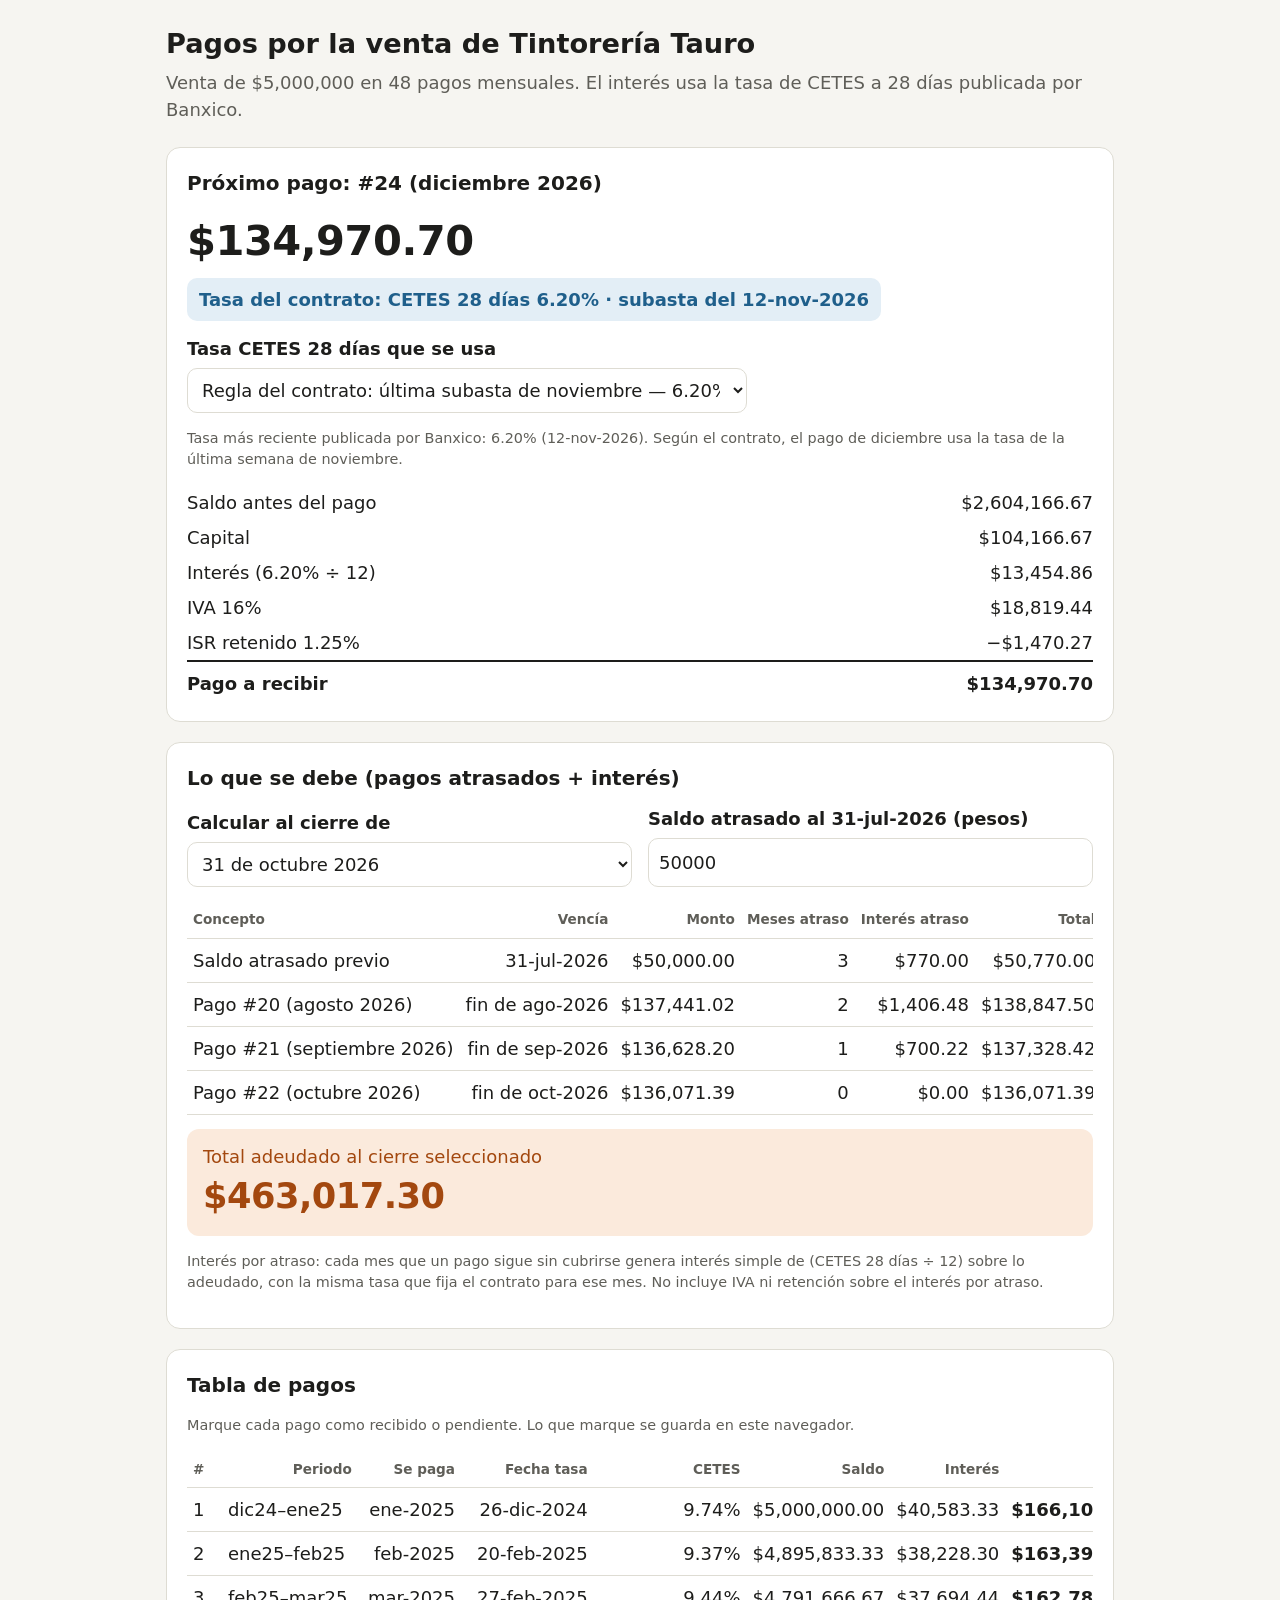
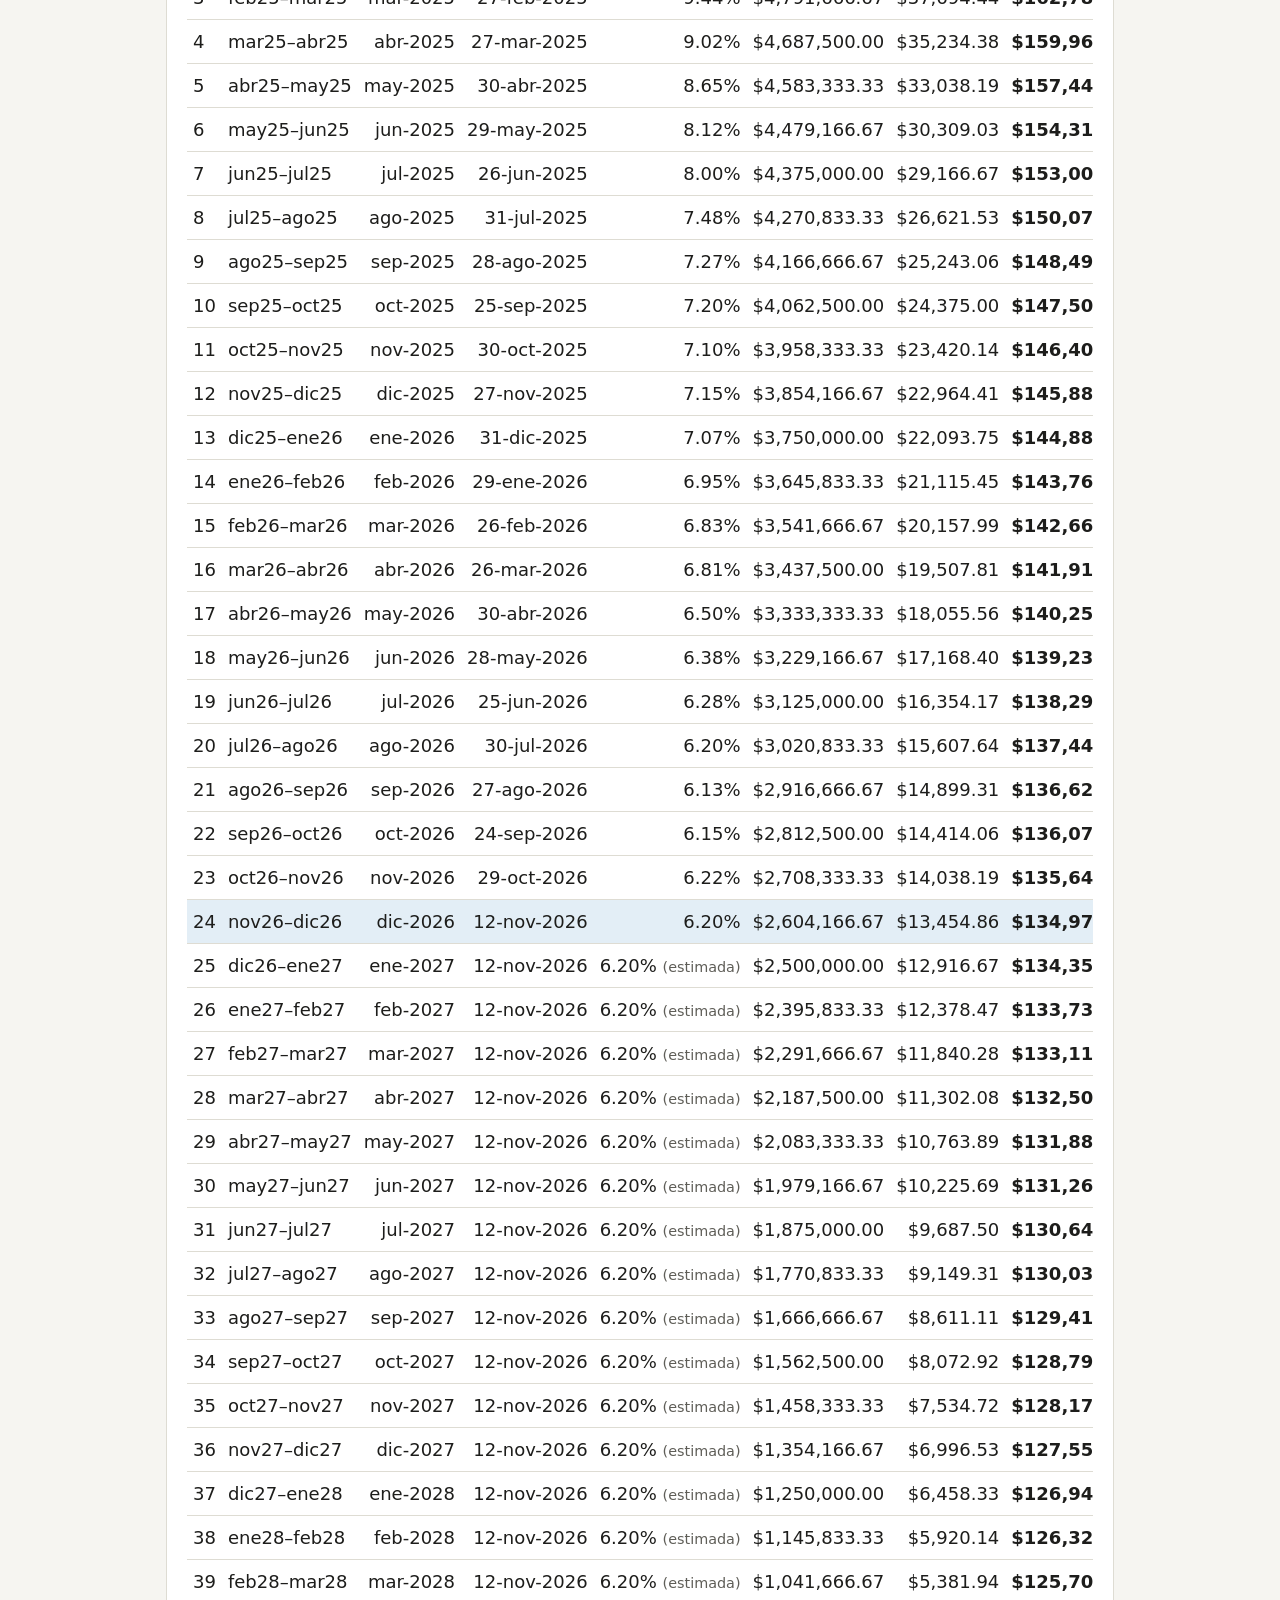
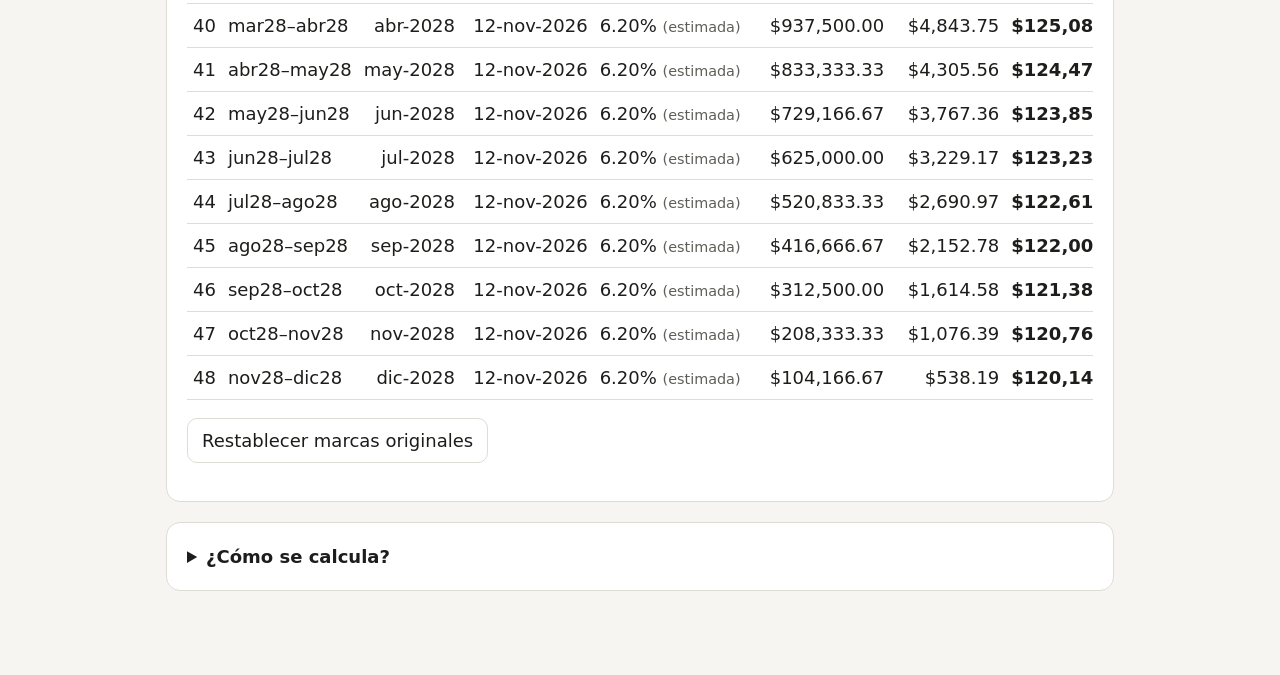
==== tauro-pagos/index.html @ 1f73267c "Add Tintorería Tauro payment calculator (CETES 28d) Static page that reproduces the TABLA3 payment l" ====
<!doctype html>
<html lang="es">
<head>
<meta charset="utf-8">
<meta name="viewport" content="width=device-width, initial-scale=1">
<title>Pagos Tintorería Tauro</title>
<style>
:root{
  --bg:#f6f5f1; --card:#ffffff; --ink:#1d1d1b; --muted:#5f5e58; --line:#dedcd3;
  --accent:#1f5f8b; --accent-soft:#e3eef6; --ok:#2e7d4f; --ok-soft:#e4f3ea;
  --warn:#a3480f; --warn-soft:#fbeadc;
}
@media (prefers-color-scheme: dark){
  :root:not([data-theme="light"]){
    --bg:#16171a; --card:#212226; --ink:#f0efe9; --muted:#a8a7a0; --line:#3a3b40;
    --accent:#7db8e0; --accent-soft:#1d3342; --ok:#7fcf9f; --ok-soft:#1b3326;
    --warn:#f0a372; --warn-soft:#3d2618;
  }
}
:root[data-theme="dark"]{
  --bg:#16171a; --card:#212226; --ink:#f0efe9; --muted:#a8a7a0; --line:#3a3b40;
  --accent:#7db8e0; --accent-soft:#1d3342; --ok:#7fcf9f; --ok-soft:#1b3326;
  --warn:#f0a372; --warn-soft:#3d2618;
}
*{box-sizing:border-box}
body{margin:0;background:var(--bg);color:var(--ink);font:18px/1.5 system-ui,-apple-system,"Segoe UI",Roboto,sans-serif}
main{max-width:980px;margin:0 auto;padding:24px 16px 64px}
h1{font-size:1.7rem;margin:0 0 4px}
h2{font-size:1.25rem;margin:0 0 12px}
.sub{color:var(--muted);margin:0 0 24px}
.card{background:var(--card);border:1px solid var(--line);border-radius:14px;padding:20px;margin-bottom:20px}
.big{font-size:2.6rem;font-weight:700;letter-spacing:-.5px;font-variant-numeric:tabular-nums}
.rate-badge{display:inline-block;background:var(--accent-soft);color:var(--accent);border-radius:10px;padding:8px 12px;font-weight:600;margin:6px 0 14px}
label{font-weight:600;display:block;margin-bottom:6px}
select,input[type=number]{font:inherit;padding:10px;border-radius:10px;border:1px solid var(--line);background:var(--card);color:var(--ink);width:100%;max-width:560px}
table{width:100%;border-collapse:collapse;font-variant-numeric:tabular-nums}
th,td{padding:8px 6px;border-bottom:1px solid var(--line);text-align:right;white-space:nowrap}
th{font-size:.85rem;color:var(--muted);font-weight:600}
td:first-child,th:first-child,.l{text-align:left}
.breakdown td{border:none;padding:4px 0}
.breakdown tr.tot td{border-top:2px solid var(--ink);font-weight:700;padding-top:8px}
.total-owed{background:var(--warn-soft);color:var(--warn);border-radius:12px;padding:14px 16px;margin-top:14px}
.total-owed .big{font-size:2.2rem}
.scroll{overflow-x:auto;-webkit-overflow-scrolling:touch}
.pill{font-size:.8rem;border-radius:999px;padding:2px 8px;font-weight:600}
.pill.paid{background:var(--ok-soft);color:var(--ok)}
.pill.due{background:var(--warn-soft);color:var(--warn)}
.pill.fut{background:var(--accent-soft);color:var(--accent)}
.note{color:var(--muted);font-size:.9rem}
.row{display:flex;gap:16px;flex-wrap:wrap;align-items:flex-end}
.row>div{flex:1 1 240px}
button{font:inherit;padding:8px 14px;border-radius:10px;border:1px solid var(--line);background:var(--card);color:var(--ink);cursor:pointer}
tr.next td{background:var(--accent-soft)}
details summary{cursor:pointer;font-weight:600}
@media (max-width:600px){ .big{font-size:2rem} body{font-size:17px} }
</style>
</head>
<body>
<main>
  <h1>Pagos por la venta de Tintorería Tauro</h1>
  <p class="sub">Venta de $5,000,000 en 48 pagos mensuales. El interés usa la tasa de CETES a 28 días publicada por Banxico.</p>

  <!-- 1. Próximo pago -->
  <section class="card" id="next">
    <h2 id="nextTitle">Próximo pago</h2>
    <div class="big" id="nextAmount">—</div>
    <div class="rate-badge" id="nextRateBadge">—</div>
    <div>
      <label for="rateSelect">Tasa CETES 28 días que se usa</label>
      <select id="rateSelect"></select>
      <p class="note" id="rateHint"></p>
    </div>
    <table class="breakdown" id="nextBreakdown"></table>
  </section>

  <!-- 2. Adeudo -->
  <section class="card" id="owed">
    <h2>Lo que se debe (pagos atrasados + interés)</h2>
    <div class="row">
      <div>
        <label for="cutoff">Calcular al cierre de</label>
        <select id="cutoff"></select>
      </div>
      <div>
        <label for="prior">Saldo atrasado al 31-jul-2026 (pesos)</label>
        <input type="number" id="prior" step="0.01" min="0">
      </div>
    </div>
    <div class="scroll" style="margin-top:14px">
      <table id="owedTable"></table>
    </div>
    <div class="total-owed">
      <div>Total adeudado al cierre seleccionado</div>
      <div class="big" id="owedTotal">—</div>
    </div>
    <p class="note">Interés por atraso: cada mes que un pago sigue sin cubrirse genera interés simple de (CETES 28 días ÷ 12) sobre lo adeudado, con la misma tasa que fija el contrato para ese mes. No incluye IVA ni retención sobre el interés por atraso.</p>
  </section>

  <!-- 3. Tabla completa -->
  <section class="card">
    <h2>Tabla de pagos</h2>
    <p class="note">Marque cada pago como recibido o pendiente. Lo que marque se guarda en este navegador.</p>
    <div class="scroll"><table id="schedule"></table></div>
    <p><button id="resetBtn">Restablecer marcas originales</button></p>
  </section>

  <section class="card">
    <details>
      <summary>¿Cómo se calcula?</summary>
      <ul>
        <li><b>Capital:</b> $5,000,000 ÷ 48 = $104,166.67 cada mes.</li>
        <li><b>Interés:</b> saldo × (tasa CETES 28 días ÷ 12).</li>
        <li><b>Tasa del mes:</b> la de la <b>última subasta semanal del mes</b> en que empieza el periodo (última semana del mes). Ej.: el pago de noviembre usa la última subasta de octubre.</li>
        <li><b>Pago sin IVA</b> = capital + interés. <b>IVA</b> 16% sobre ese monto. <b>ISR retenido</b> 1.25% del pago sin IVA.</li>
        <li><b>Pago</b> = pago sin IVA + IVA − ISR retenido.</li>
        <li>Los pagos 1 y 2 ya se cobraron con las tasas de la tabla original (9.74% y 9.37%) y se dejan así.</li>
      </ul>
      <p class="note" id="sourceNote"></p>
    </details>
  </section>
</main>

<script>
const EMBEDDED = [["2024-12-05",9.9],["2024-12-11",9.95],["2024-12-19",9.8],["2024-12-26",9.74],["2025-01-02",10.04],["2025-01-09",9.88],["2025-01-16",9.78],["2025-01-23",9.75],["2025-01-30",9.87],["2025-02-06",9.65],["2025-02-13",9.35],["2025-02-20",9.37],["2025-02-27",9.44],["2025-03-06",9.15],["2025-03-13",9.14],["2025-03-20",9.1],["2025-03-27",9.02],["2025-04-03",8.8],["2025-04-10",8.8],["2025-04-16",9.0],["2025-04-24",8.8],["2025-04-30",8.65],["2025-05-08",8.55],["2025-05-15",8.4],["2025-05-22",8.15],["2025-05-29",8.12],["2025-06-05",8.1],["2025-06-12",8.1],["2025-06-19",8.14],["2025-06-26",8.0],["2025-07-03",7.7],["2025-07-10",7.85],["2025-07-17",7.65],["2025-07-24",7.65],["2025-07-31",7.48],["2025-08-07",7.5],["2025-08-14",7.38],["2025-08-21",7.4],["2025-08-28",7.27],["2025-09-04",7.35],["2025-09-11",7.35],["2025-09-18",7.25],["2025-09-25",7.2],["2025-10-02",7.19],["2025-10-09",7.47],["2025-10-16",7.4],["2025-10-23",7.1],["2025-10-30",7.1],["2025-11-06",7.3],["2025-11-13",7.05],["2025-11-20",7.25],["2025-11-27",7.15],["2025-12-04",7.29],["2025-12-11",7.25],["2025-12-18",7.15],["2025-12-24",7.04],["2025-12-31",7.07],["2026-01-08",7.07],["2026-01-15",6.99],["2026-01-22",7.0],["2026-01-29",6.95],["2026-02-05",6.9],["2026-02-12",6.88],["2026-02-19",6.84],["2026-02-26",6.83],["2026-03-05",6.81],["2026-03-12",6.81],["2026-03-19",6.81],["2026-03-26",6.81],["2026-04-01",6.64],["2026-04-09",6.6],["2026-04-16",6.6],["2026-04-23",6.55],["2026-04-30",6.5],["2026-05-07",6.49],["2026-05-14",6.54],["2026-05-21",6.45],["2026-05-28",6.38],["2026-06-04",6.36],["2026-06-11",6.25],["2026-06-18",6.28],["2026-06-25",6.28],["2026-07-02",6.3],["2026-07-09",6.29],["2026-07-16",6.2],["2026-07-23",6.18],["2026-07-30",6.2],["2026-08-06",6.17],["2026-08-13",6.4],["2026-08-20",6.15],["2026-08-27",6.13],["2026-09-03",6.49],["2026-09-10",6.25],["2026-09-17",6.25],["2026-09-24",6.15],["2026-10-01",6.01],["2026-10-08",6.09],["2026-10-15",6.25],["2026-10-22",6.23],["2026-10-29",6.22],["2026-11-05",6.5],["2026-11-12",6.2]];
const MONTO = 5000000, PLAZO = 48, IVA = 0.16, ISR = 0.0125;
const START = {y:2024, m:12};              // periodo 1 = dic-2024 a ene-2025
const LOCKED = {1:{date:"2024-12-26",rate:9.74}, 2:{date:"2025-02-20",rate:9.37}};
// Estado por defecto: pagos 1–19 recibidos; ago, sep y oct-2026 (20–22) pendientes.
const DEFAULT_PAID = n => n <= 19;
const DEFAULT_PRIOR = 50000;
const STORE = "tauro-pagos-v1";

const MESES = ["ene","feb","mar","abr","may","jun","jul","ago","sep","oct","nov","dic"];
const MESES_L = ["enero","febrero","marzo","abril","mayo","junio","julio","agosto","septiembre","octubre","noviembre","diciembre"];
const fmt = v => v.toLocaleString("es-MX",{style:"currency",currency:"MXN",minimumFractionDigits:2});
const pct = r => r.toFixed(2)+"%";
const dmy = iso => { const [y,m,d]=iso.split("-"); return `${+d}-${MESES[+m-1]}-${y}`; };
const ym = (y,m) => `${y}-${String(m).padStart(2,"0")}`;
const addM = (y,m,k) => { const t=y*12+(m-1)+k; return {y:Math.floor(t/12), m:t%12+1}; };
const monthLabel = (y,m) => `${MESES_L[m-1]} ${y}`;

let rates = EMBEDDED, ratesUpdated = null;
let state = load();

function load(){
  try { const s = JSON.parse(localStorage.getItem(STORE)); if (s && s.paid) return s; } catch(e){}
  return {paid:{}, prior:DEFAULT_PRIOR};
}
function save(){ try{ localStorage.setItem(STORE, JSON.stringify(state)); }catch(e){} }
function isPaid(n){ return (n in state.paid) ? state.paid[n] : DEFAULT_PAID(n); }

function lastAuctionOfMonth(y,m){
  const key = ym(y,m); let r=null;
  for (const [d,v] of rates) if (d.startsWith(key)) r={date:d,rate:v};
  return r;
}
function today(){ const t=new Date(); return {y:t.getFullYear(), m:t.getMonth()+1}; }

// Tasa del contrato para el periodo que empieza en (y,m)
function contractRate(n,y,m){
  if (LOCKED[n]) return {...LOCKED[n], kind:"fija"};
  const t = today();
  const r = lastAuctionOfMonth(y,m);
  const monthClosed = (y*12+m) < (t.y*12+t.m);
  if (r) return {...r, kind: monthClosed ? "oficial" : "provisional"};
  const last = rates[rates.length-1];
  return {date:last[0], rate:last[1], kind:"estimada"};
}

function payment(n, rate){
  const saldo = MONTO - (n-1)*MONTO/PLAZO, capital = MONTO/PLAZO;
  const interes = rate/100/12*saldo, sinIva = capital+interes, iva = sinIva*IVA, isr = sinIva*ISR;
  return {saldo, capital, interes, sinIva, iva, isr, pago: sinIva+iva-isr, saldoFinal: saldo-capital};
}

function buildSchedule(){
  const rows=[];
  for (let n=1;n<=PLAZO;n++){
    const s = addM(START.y, START.m, n-1), p = addM(s.y, s.m, 1);
    const cr = contractRate(n, s.y, s.m);
    rows.push({n, start:s, pay:p, rate:cr, ...payment(n, cr.rate)});
  }
  return rows;
}

// Tasa "del contrato" para un mes de atraso (y,m) = la fijada al cierre del mes anterior
function monthRate(sched, y, m){
  const prev = addM(y,m,-1); const row = sched.find(r=>r.start.y===prev.y && r.start.m===prev.m);
  if (row) return row.rate.rate;
  const last = rates[rates.length-1]; return last[1];
}
function lateInterest(sched, amount, due, cut){
  let tot=0, k=1;
  while (true){
    const mm = addM(due.y, due.m, k);
    if (mm.y*12+mm.m > cut.y*12+cut.m) break;
    tot += amount * monthRate(sched, mm.y, mm.m)/100/12; k++;
  }
  return {tot, months:k-1};
}

function render(){
  const sched = buildSchedule();
  const t = today();

  // ---- Próximo pago: el primer periodo cuyo mes de pago es >= mes actual
  const next = sched.find(r => r.pay.y*12+r.pay.m >= t.y*12+t.m) || sched[sched.length-1];
  const sel = document.getElementById("rateSelect");
  const prevVal = sel.value;
  sel.innerHTML = "";
  const cr = next.rate;
  const o0 = new Option(`Regla del contrato: última subasta de ${MESES_L[next.start.m-1]} — ${pct(cr.rate)} (${dmy(cr.date)})${cr.kind==="provisional"?" · provisional":""}`, "contract");
  sel.add(o0);
  const recent = rates.slice(-12).reverse();
  recent.forEach(([d,v],i)=> sel.add(new Option(`${i===0?"Más reciente":"Semana"} — ${dmy(d)}: ${pct(v)}`, d)));
  sel.value = [...sel.options].some(o=>o.value===prevVal) ? prevVal : "contract";

  let useRate = cr.rate, useDate = cr.date, label;
  if (sel.value !== "contract"){ const f = rates.find(r=>r[0]===sel.value); useRate=f[1]; useDate=f[0]; }
  const np = payment(next.n, useRate);
  document.getElementById("nextTitle").textContent = `Próximo pago: #${next.n} (${monthLabel(next.pay.y,next.pay.m)})`;
  document.getElementById("nextAmount").textContent = fmt(np.pago);
  label = sel.value==="contract" ? "Tasa del contrato" : "Tasa seleccionada";
  document.getElementById("nextRateBadge").textContent = `${label}: CETES 28 días ${pct(useRate)} · subasta del ${dmy(useDate)}`;
  const latest = rates[rates.length-1];
  document.getElementById("rateHint").textContent =
    `Tasa más reciente publicada por Banxico: ${pct(latest[1])} (${dmy(latest[0])}). ` +
    `Según el contrato, el pago de ${MESES_L[next.pay.m-1]} usa la tasa de la última semana de ${MESES_L[next.start.m-1]}.`;
  document.getElementById("nextBreakdown").innerHTML = `
    <tr><td class="l">Saldo antes del pago</td><td>${fmt(np.saldo)}</td></tr>
    <tr><td class="l">Capital</td><td>${fmt(np.capital)}</td></tr>
    <tr><td class="l">Interés (${pct(useRate)} ÷ 12)</td><td>${fmt(np.interes)}</td></tr>
    <tr><td class="l">IVA 16%</td><td>${fmt(np.iva)}</td></tr>
    <tr><td class="l">ISR retenido 1.25%</td><td>−${fmt(np.isr)}</td></tr>
    <tr class="tot"><td class="l">Pago a recibir</td><td>${fmt(np.pago)}</td></tr>`;

  // ---- Adeudo
  const cutSel = document.getElementById("cutoff");
  if (!cutSel.options.length){
    for (let k=0;k<=3;k++){ // cierres de oct-2026 en adelante
      const c = addM(2026,10,k), last = new Date(c.y, c.m, 0).getDate();
      cutSel.add(new Option(`${last} de ${MESES_L[c.m-1]} ${c.y}`, ym(c.y,c.m)));
    }
    cutSel.value = "2026-10";
  }
  const [cy,cm] = cutSel.value.split("-").map(Number), cut={y:cy,m:cm};
  const priorInput = document.getElementById("prior");
  if (document.activeElement !== priorInput) priorInput.value = state.prior;
  let html = `<tr><th>Concepto</th><th>Vencía</th><th>Monto</th><th>Meses atraso</th><th>Interés atraso</th><th>Total</th></tr>`;
  let total = 0;
  const julEnd = {y:2026,m:7};
  if (state.prior > 0){
    const li = lateInterest(sched, state.prior, julEnd, cut);
    total += state.prior + li.tot;
    html += `<tr><td>Saldo atrasado previo</td><td>31-jul-2026</td><td>${fmt(state.prior)}</td><td>${li.months}</td><td>${fmt(li.tot)}</td><td>${fmt(state.prior+li.tot)}</td></tr>`;
  }
  sched.filter(r => !isPaid(r.n) && r.pay.y*12+r.pay.m <= cut.y*12+cut.m).forEach(r=>{
    const li = lateInterest(sched, r.pago, r.pay, cut);
    total += r.pago + li.tot;
    html += `<tr><td>Pago #${r.n} (${monthLabel(r.pay.y,r.pay.m)})</td><td>fin de ${MESES[r.pay.m-1]}-${r.pay.y}</td><td>${fmt(r.pago)}</td><td>${li.months}</td><td>${fmt(li.tot)}</td><td>${fmt(r.pago+li.tot)}</td></tr>`;
  });
  document.getElementById("owedTable").innerHTML = html;
  document.getElementById("owedTotal").textContent = fmt(total);

  // ---- Tabla
  let sh = `<tr><th>#</th><th>Periodo</th><th>Se paga</th><th>Fecha tasa</th><th>CETES</th><th>Saldo</th><th>Interés</th><th>Pago</th><th>Estado</th></tr>`;
  sched.forEach(r=>{
    const paid = isPaid(r.n);
    const pill = paid ? `<span class="pill paid">Recibido</span>` : (r.pay.y*12+r.pay.m < t.y*12+t.m ? `<span class="pill due">Pendiente</span>` : `<span class="pill fut">Por venir</span>`);
    const kind = r.rate.kind==="oficial"||r.rate.kind==="fija" ? "" : ` <span class="note">(${r.rate.kind})</span>`;
    sh += `<tr class="${r.n===next.n?"next":""}"><td>${r.n}</td><td class="l">${MESES[r.start.m-1]}${String(r.start.y).slice(2)}–${MESES[r.pay.m-1]}${String(r.pay.y).slice(2)}</td>
      <td>${MESES[r.pay.m-1]}-${r.pay.y}</td><td>${dmy(r.rate.date)}</td><td>${pct(r.rate.rate)}${kind}</td>
      <td>${fmt(r.saldo)}</td><td>${fmt(r.interes)}</td><td><b>${fmt(r.pago)}</b></td>
      <td class="l"><label style="display:inline;font-weight:400"><input type="checkbox" data-n="${r.n}" ${paid?"checked":""}> ${pill}</label></td></tr>`;
  });
  document.getElementById("schedule").innerHTML = sh;
  document.getElementById("sourceNote").textContent =
    `Fuente: Banxico SIE, serie SF43936 (Cetes a 28 días, tasa de rendimiento de la subasta semanal). ` +
    `Datos hasta ${dmy(rates[rates.length-1][0])}${ratesUpdated?`, actualizados el ${dmy(ratesUpdated)}`:""}.`;
}

document.getElementById("rateSelect").addEventListener("change", render);
document.getElementById("cutoff").addEventListener("change", render);
document.getElementById("prior").addEventListener("input", e=>{ state.prior = Math.max(0, parseFloat(e.target.value)||0); save(); render(); });
document.getElementById("schedule").addEventListener("change", e=>{
  const n = e.target.dataset && e.target.dataset.n; if (!n) return;
  state.paid[n] = e.target.checked; save(); render();
});
document.getElementById("resetBtn").addEventListener("click", ()=>{ state={paid:{},prior:DEFAULT_PRIOR}; save(); render(); });

render();
// Cargar las tasas más recientes (data/cetes.json se actualiza solo cada semana)
fetch("data/cetes.json", {cache:"no-store"}).then(r=>r.ok?r.json():null).then(j=>{
  if (j && Array.isArray(j.datos) && j.datos.length >= rates.length){ rates=j.datos; ratesUpdated=j.actualizado; render(); }
}).catch(()=>{});
</script>
</body>
</html>
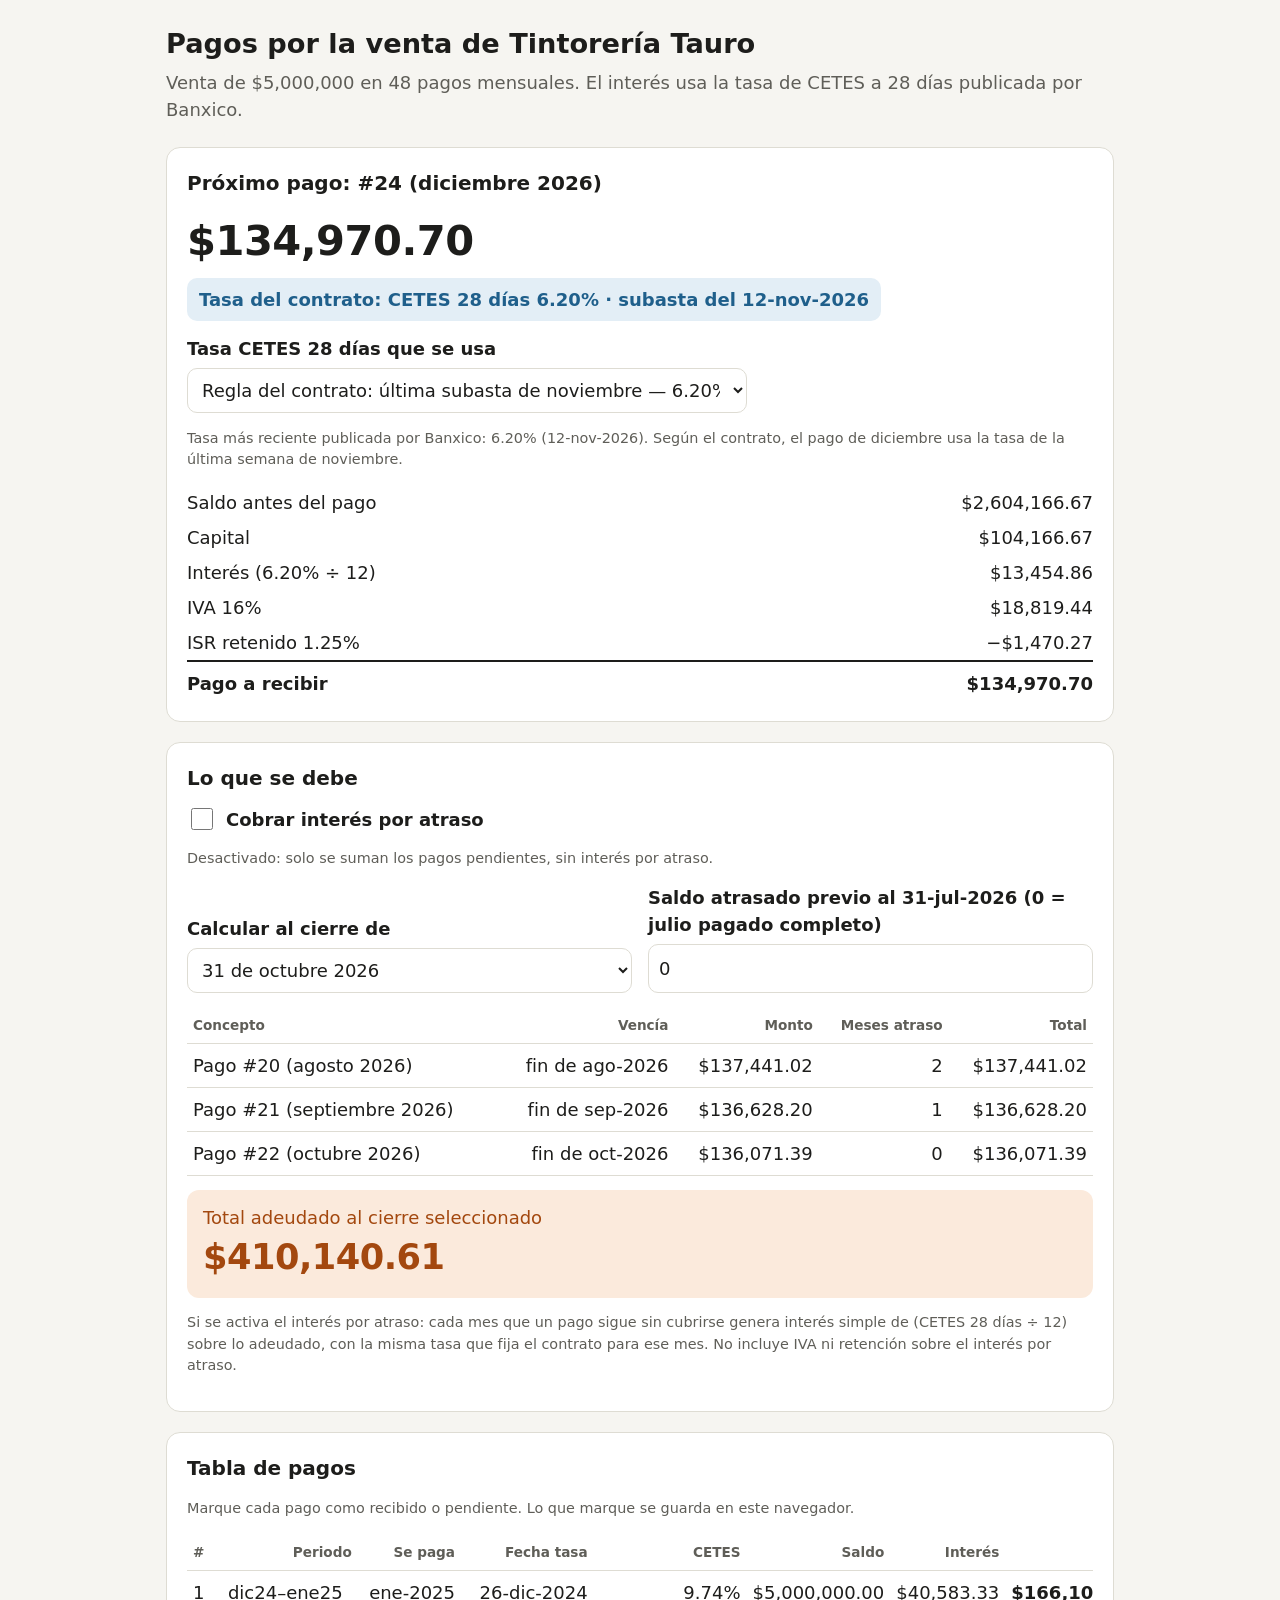
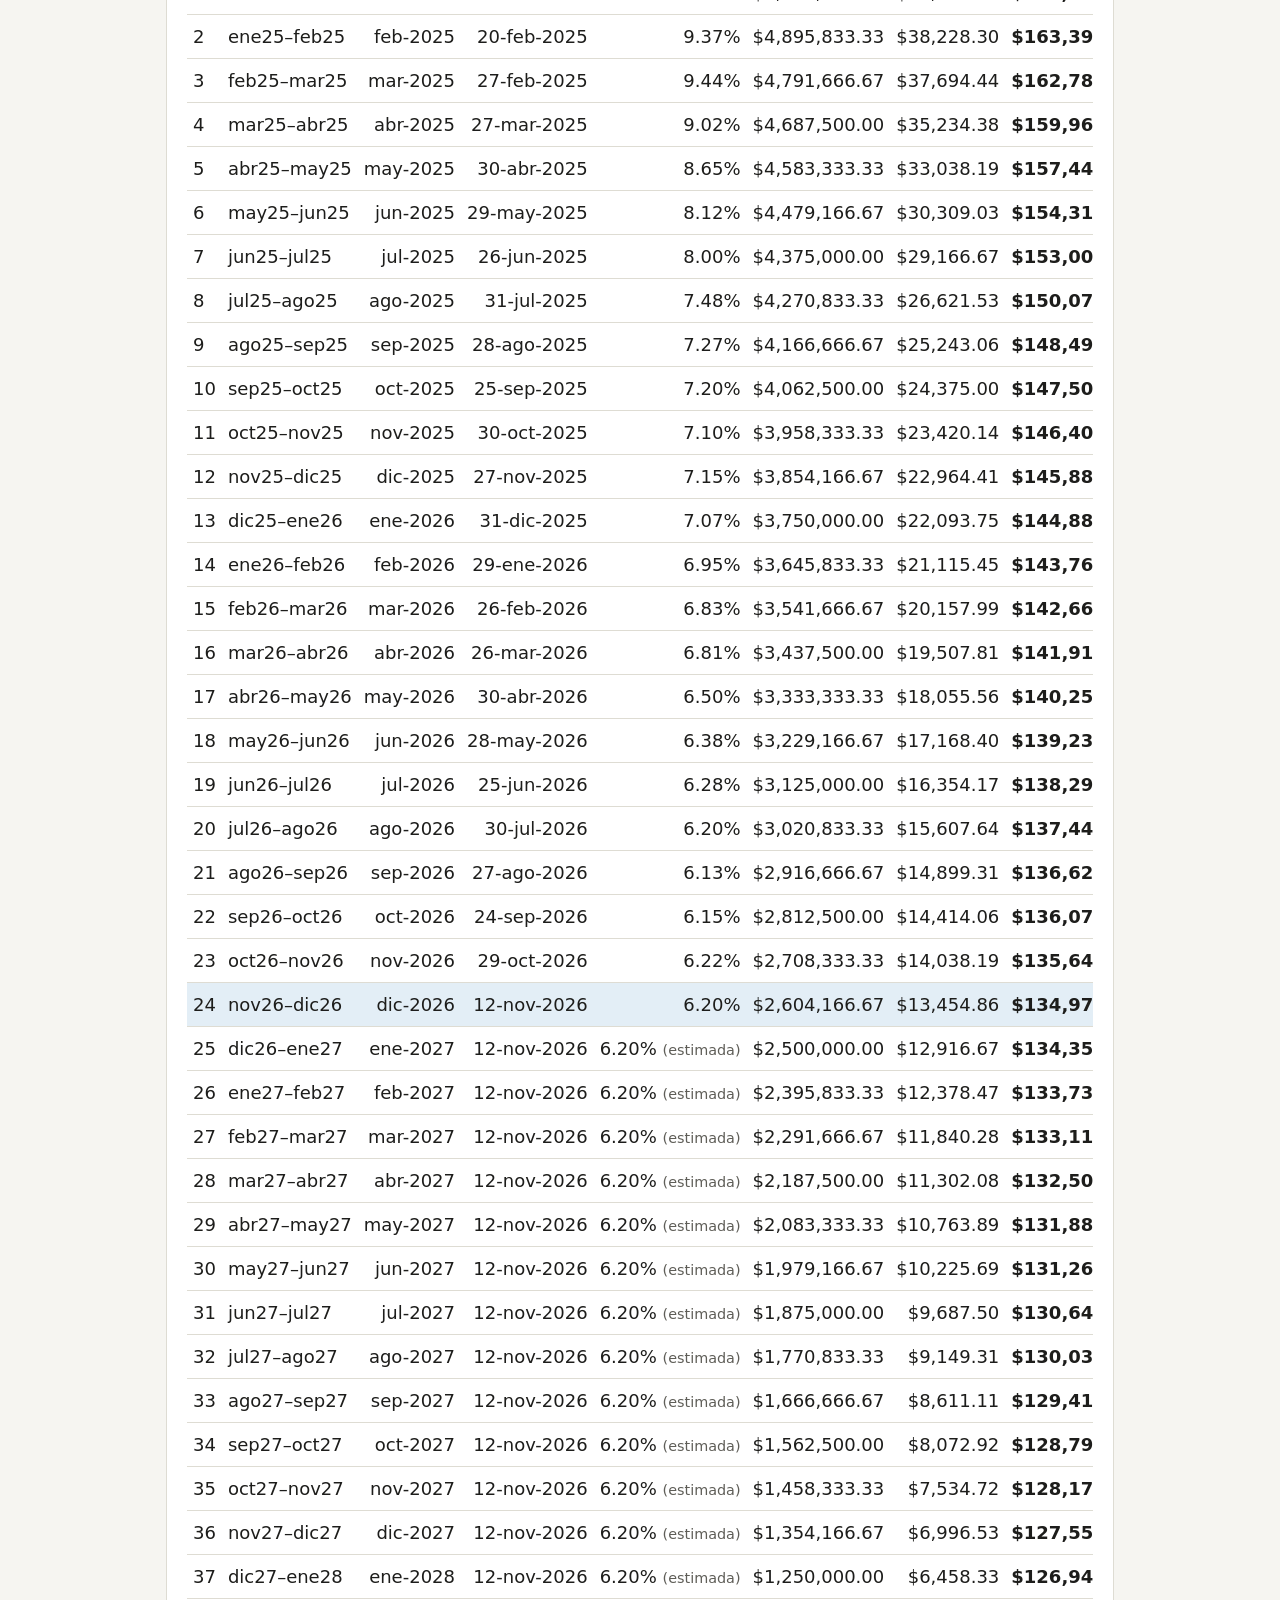
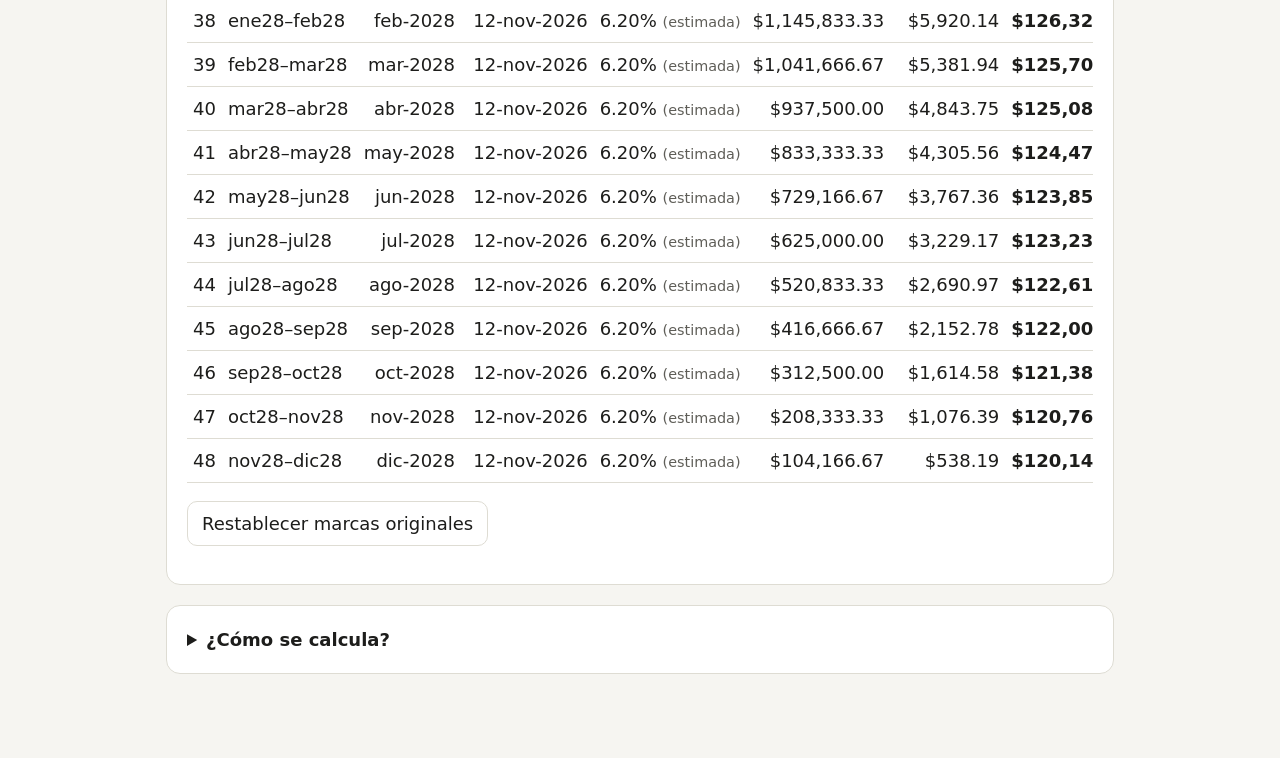
==== commit c6499274: "Add no-penalty switch; treat July 2026 as fully paid by default Co-Authored-By: Claude Opus 5.5 <nor" ====
--- a/tauro-pagos/index.html
+++ b/tauro-pagos/index.html
@@ -47,6 +47,8 @@
 .pill.due{background:var(--warn-soft);color:var(--warn)}
 .pill.fut{background:var(--accent-soft);color:var(--accent)}
 .note{color:var(--muted);font-size:.9rem}
+.switch{display:flex;align-items:center;gap:10px;font-weight:600;margin-bottom:4px}
+.switch input{width:22px;height:22px}
 .row{display:flex;gap:16px;flex-wrap:wrap;align-items:flex-end}
 .row>div{flex:1 1 240px}
 button{font:inherit;padding:8px 14px;border-radius:10px;border:1px solid var(--line);background:var(--card);color:var(--ink);cursor:pointer}
@@ -75,14 +77,16 @@
 
   <!-- 2. Adeudo -->
   <section class="card" id="owed">
-    <h2>Lo que se debe (pagos atrasados + interés)</h2>
+    <h2>Lo que se debe</h2>
+    <label class="switch"><input type="checkbox" id="penalty"> Cobrar interés por atraso</label>
+    <p class="note" id="penaltyNote"></p>
     <div class="row">
       <div>
         <label for="cutoff">Calcular al cierre de</label>
         <select id="cutoff"></select>
       </div>
       <div>
-        <label for="prior">Saldo atrasado al 31-jul-2026 (pesos)</label>
+        <label for="prior">Saldo atrasado previo al 31-jul-2026 (0 = julio pagado completo)</label>
         <input type="number" id="prior" step="0.01" min="0">
       </div>
     </div>
@@ -93,7 +97,7 @@
       <div>Total adeudado al cierre seleccionado</div>
       <div class="big" id="owedTotal">—</div>
     </div>
-    <p class="note">Interés por atraso: cada mes que un pago sigue sin cubrirse genera interés simple de (CETES 28 días ÷ 12) sobre lo adeudado, con la misma tasa que fija el contrato para ese mes. No incluye IVA ni retención sobre el interés por atraso.</p>
+    <p class="note">Si se activa el interés por atraso: cada mes que un pago sigue sin cubrirse genera interés simple de (CETES 28 días ÷ 12) sobre lo adeudado, con la misma tasa que fija el contrato para ese mes. No incluye IVA ni retención sobre el interés por atraso.</p>
   </section>
 
   <!-- 3. Tabla completa -->
@@ -125,10 +129,11 @@
 const MONTO = 5000000, PLAZO = 48, IVA = 0.16, ISR = 0.0125;
 const START = {y:2024, m:12};              // periodo 1 = dic-2024 a ene-2025
 const LOCKED = {1:{date:"2024-12-26",rate:9.74}, 2:{date:"2025-02-20",rate:9.37}};
-// Estado por defecto: pagos 1–19 recibidos; ago, sep y oct-2026 (20–22) pendientes.
+// Estado por defecto: pagos 1–19 recibidos (julio incluido); ago, sep y oct-2026 (20–22) pendientes.
 const DEFAULT_PAID = n => n <= 19;
-const DEFAULT_PRIOR = 50000;
-const STORE = "tauro-pagos-v1";
+const DEFAULT_PRIOR = 0;          // julio 2026 se considera pagado completo
+const DEFAULT_PENALTY = false;    // por defecto: sin interés por atraso
+const STORE = "tauro-pagos-v2";
 
 const MESES = ["ene","feb","mar","abr","may","jun","jul","ago","sep","oct","nov","dic"];
 const MESES_L = ["enero","febrero","marzo","abril","mayo","junio","julio","agosto","septiembre","octubre","noviembre","diciembre"];
@@ -143,8 +148,8 @@
 let state = load();
 
 function load(){
-  try { const s = JSON.parse(localStorage.getItem(STORE)); if (s && s.paid) return s; } catch(e){}
-  return {paid:{}, prior:DEFAULT_PRIOR};
+  try { const s = JSON.parse(localStorage.getItem(STORE)); if (s && s.paid) return {penalty:DEFAULT_PENALTY, prior:DEFAULT_PRIOR, ...s}; } catch(e){}
+  return {paid:{}, prior:DEFAULT_PRIOR, penalty:DEFAULT_PENALTY};
 }
 function save(){ try{ localStorage.setItem(STORE, JSON.stringify(state)); }catch(e){} }
 function isPaid(n){ return (n in state.paid) ? state.paid[n] : DEFAULT_PAID(n); }
@@ -191,10 +196,12 @@
 }
 function lateInterest(sched, amount, due, cut){
   let tot=0, k=1;
+  const apply = state.penalty;
   while (true){
     const mm = addM(due.y, due.m, k);
     if (mm.y*12+mm.m > cut.y*12+cut.m) break;
-    tot += amount * monthRate(sched, mm.y, mm.m)/100/12; k++;
+    if (apply) tot += amount * monthRate(sched, mm.y, mm.m)/100/12;
+    k++;
   }
   return {tot, months:k-1};
 }
@@ -244,20 +251,25 @@
     cutSel.value = "2026-10";
   }
   const [cy,cm] = cutSel.value.split("-").map(Number), cut={y:cy,m:cm};
+  document.getElementById("penalty").checked = state.penalty;
+  document.getElementById("penaltyNote").textContent = state.penalty
+    ? "Activado: cada mes de atraso suma interés a la tasa CETES del mes ÷ 12."
+    : "Desactivado: solo se suman los pagos pendientes, sin interés por atraso.";
   const priorInput = document.getElementById("prior");
   if (document.activeElement !== priorInput) priorInput.value = state.prior;
-  let html = `<tr><th>Concepto</th><th>Vencía</th><th>Monto</th><th>Meses atraso</th><th>Interés atraso</th><th>Total</th></tr>`;
+  const P = state.penalty;
+  let html = `<tr><th>Concepto</th><th>Vencía</th><th>Monto</th><th>Meses atraso</th>${P?"<th>Interés atraso</th>":""}<th>Total</th></tr>`;
   let total = 0;
   const julEnd = {y:2026,m:7};
   if (state.prior > 0){
     const li = lateInterest(sched, state.prior, julEnd, cut);
     total += state.prior + li.tot;
-    html += `<tr><td>Saldo atrasado previo</td><td>31-jul-2026</td><td>${fmt(state.prior)}</td><td>${li.months}</td><td>${fmt(li.tot)}</td><td>${fmt(state.prior+li.tot)}</td></tr>`;
+    html += `<tr><td>Saldo atrasado previo</td><td>31-jul-2026</td><td>${fmt(state.prior)}</td><td>${li.months}</td>${P?`<td>${fmt(li.tot)}</td>`:""}<td>${fmt(state.prior+li.tot)}</td></tr>`;
   }
   sched.filter(r => !isPaid(r.n) && r.pay.y*12+r.pay.m <= cut.y*12+cut.m).forEach(r=>{
     const li = lateInterest(sched, r.pago, r.pay, cut);
     total += r.pago + li.tot;
-    html += `<tr><td>Pago #${r.n} (${monthLabel(r.pay.y,r.pay.m)})</td><td>fin de ${MESES[r.pay.m-1]}-${r.pay.y}</td><td>${fmt(r.pago)}</td><td>${li.months}</td><td>${fmt(li.tot)}</td><td>${fmt(r.pago+li.tot)}</td></tr>`;
+    html += `<tr><td>Pago #${r.n} (${monthLabel(r.pay.y,r.pay.m)})</td><td>fin de ${MESES[r.pay.m-1]}-${r.pay.y}</td><td>${fmt(r.pago)}</td><td>${li.months}</td>${P?`<td>${fmt(li.tot)}</td>`:""}<td>${fmt(r.pago+li.tot)}</td></tr>`;
   });
   document.getElementById("owedTable").innerHTML = html;
   document.getElementById("owedTotal").textContent = fmt(total);
@@ -281,12 +293,13 @@
 
 document.getElementById("rateSelect").addEventListener("change", render);
 document.getElementById("cutoff").addEventListener("change", render);
+document.getElementById("penalty").addEventListener("change", e=>{ state.penalty = e.target.checked; save(); render(); });
 document.getElementById("prior").addEventListener("input", e=>{ state.prior = Math.max(0, parseFloat(e.target.value)||0); save(); render(); });
 document.getElementById("schedule").addEventListener("change", e=>{
   const n = e.target.dataset && e.target.dataset.n; if (!n) return;
   state.paid[n] = e.target.checked; save(); render();
 });
-document.getElementById("resetBtn").addEventListener("click", ()=>{ state={paid:{},prior:DEFAULT_PRIOR}; save(); render(); });
+document.getElementById("resetBtn").addEventListener("click", ()=>{ state={paid:{},prior:DEFAULT_PRIOR,penalty:DEFAULT_PENALTY}; save(); render(); });
 
 render();
 // Cargar las tasas más recientes (data/cetes.json se actualiza solo cada semana)
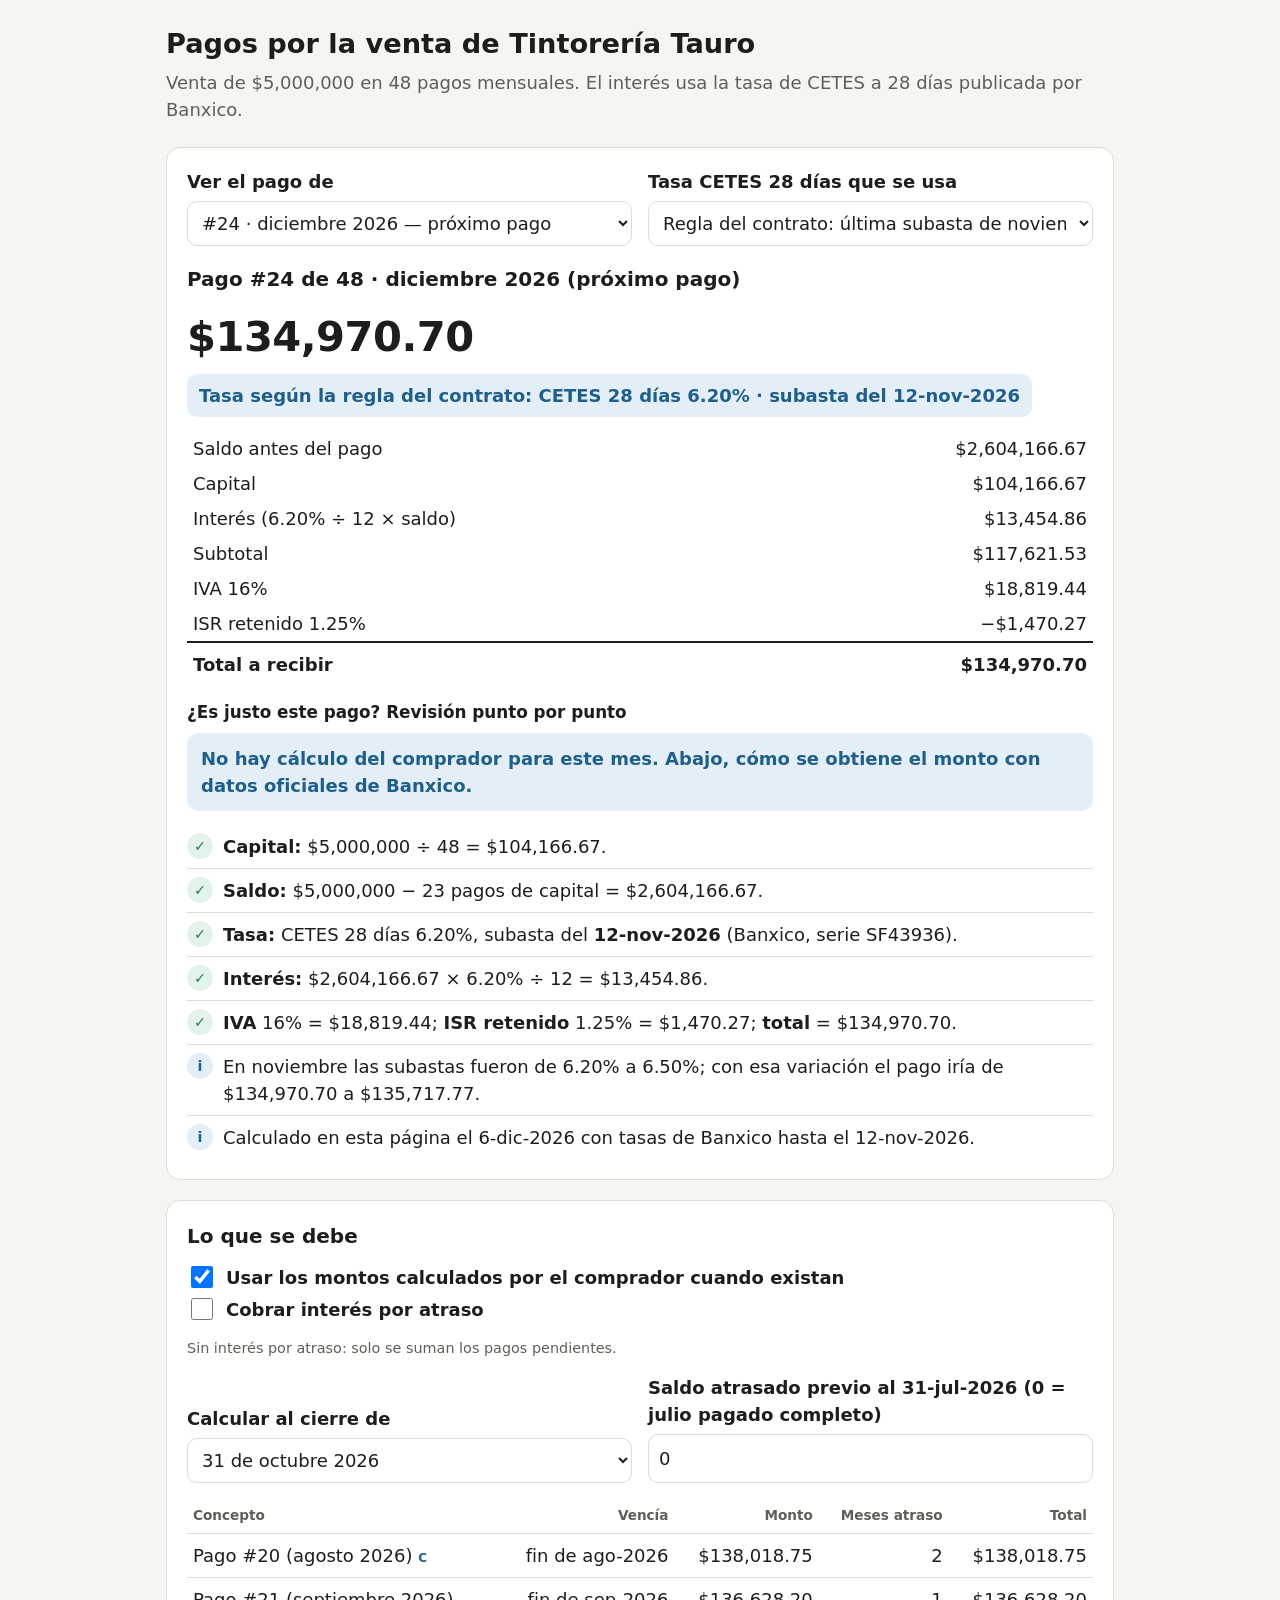
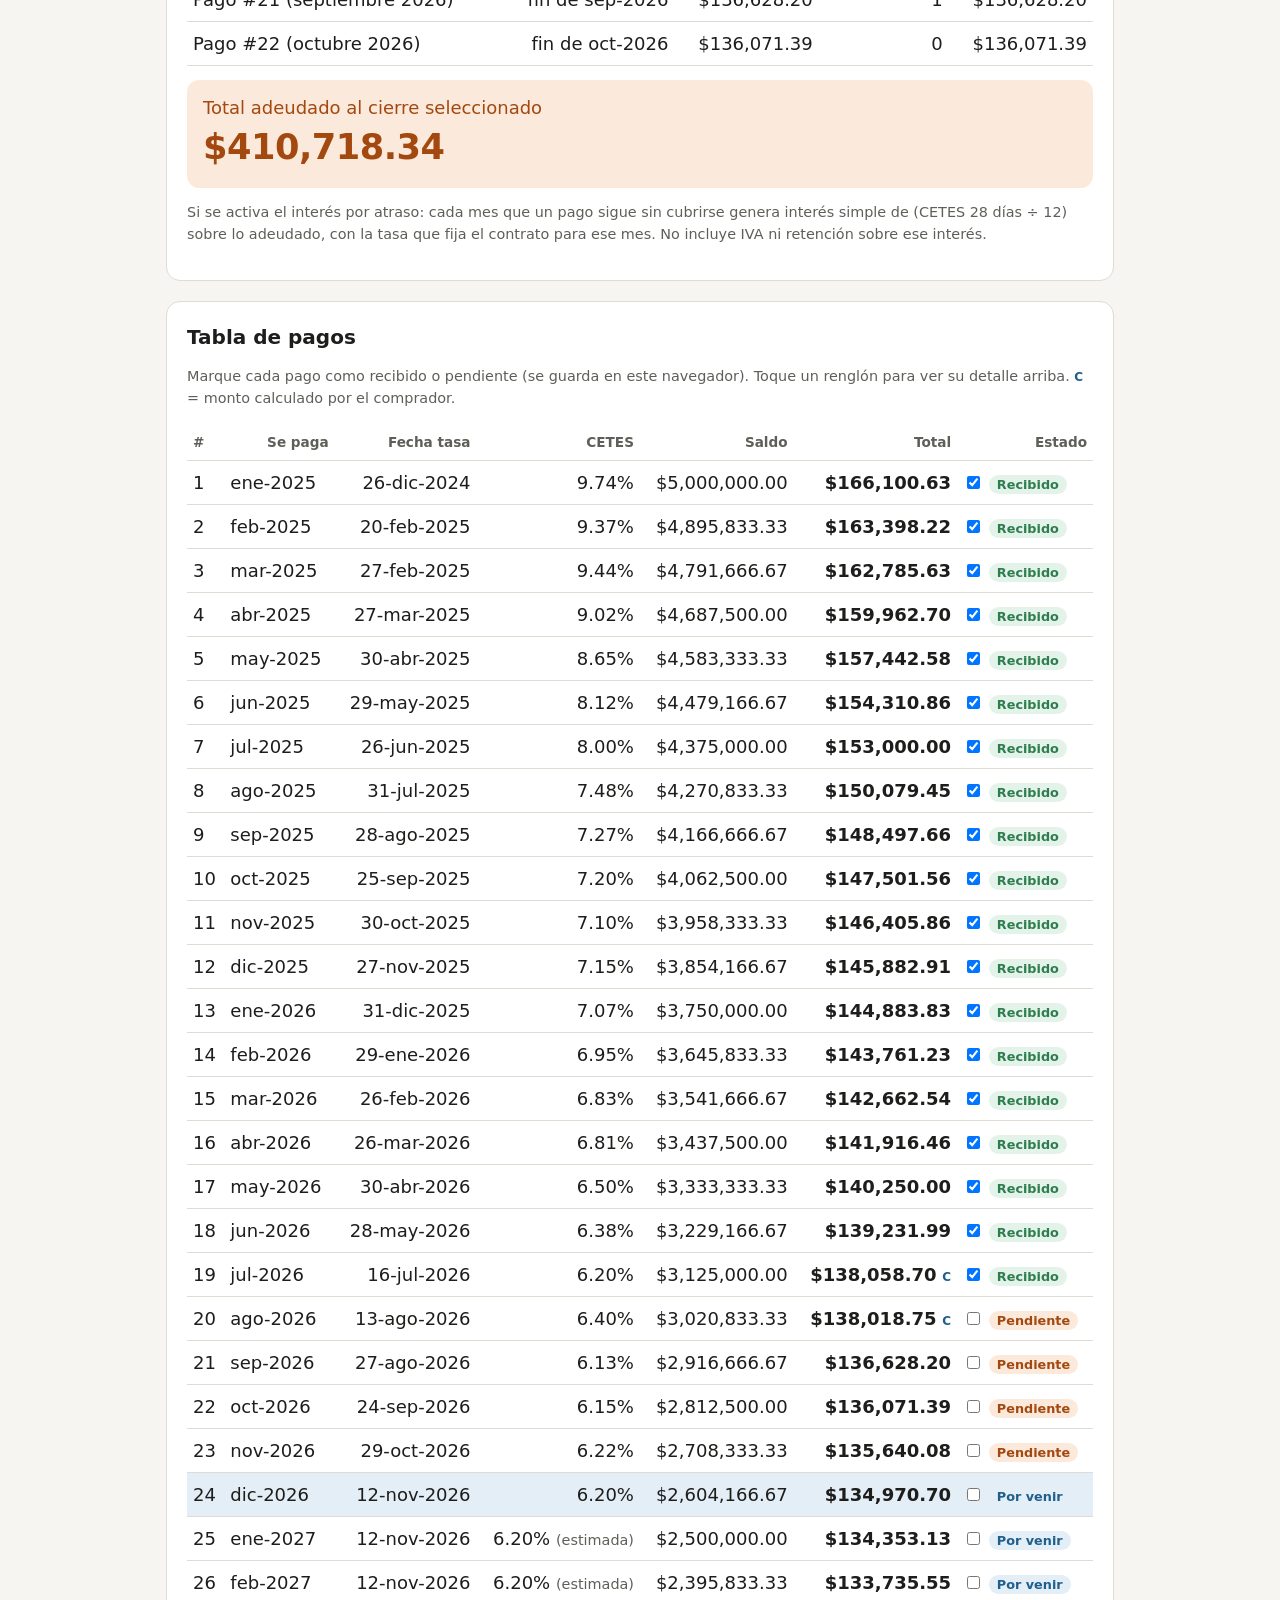
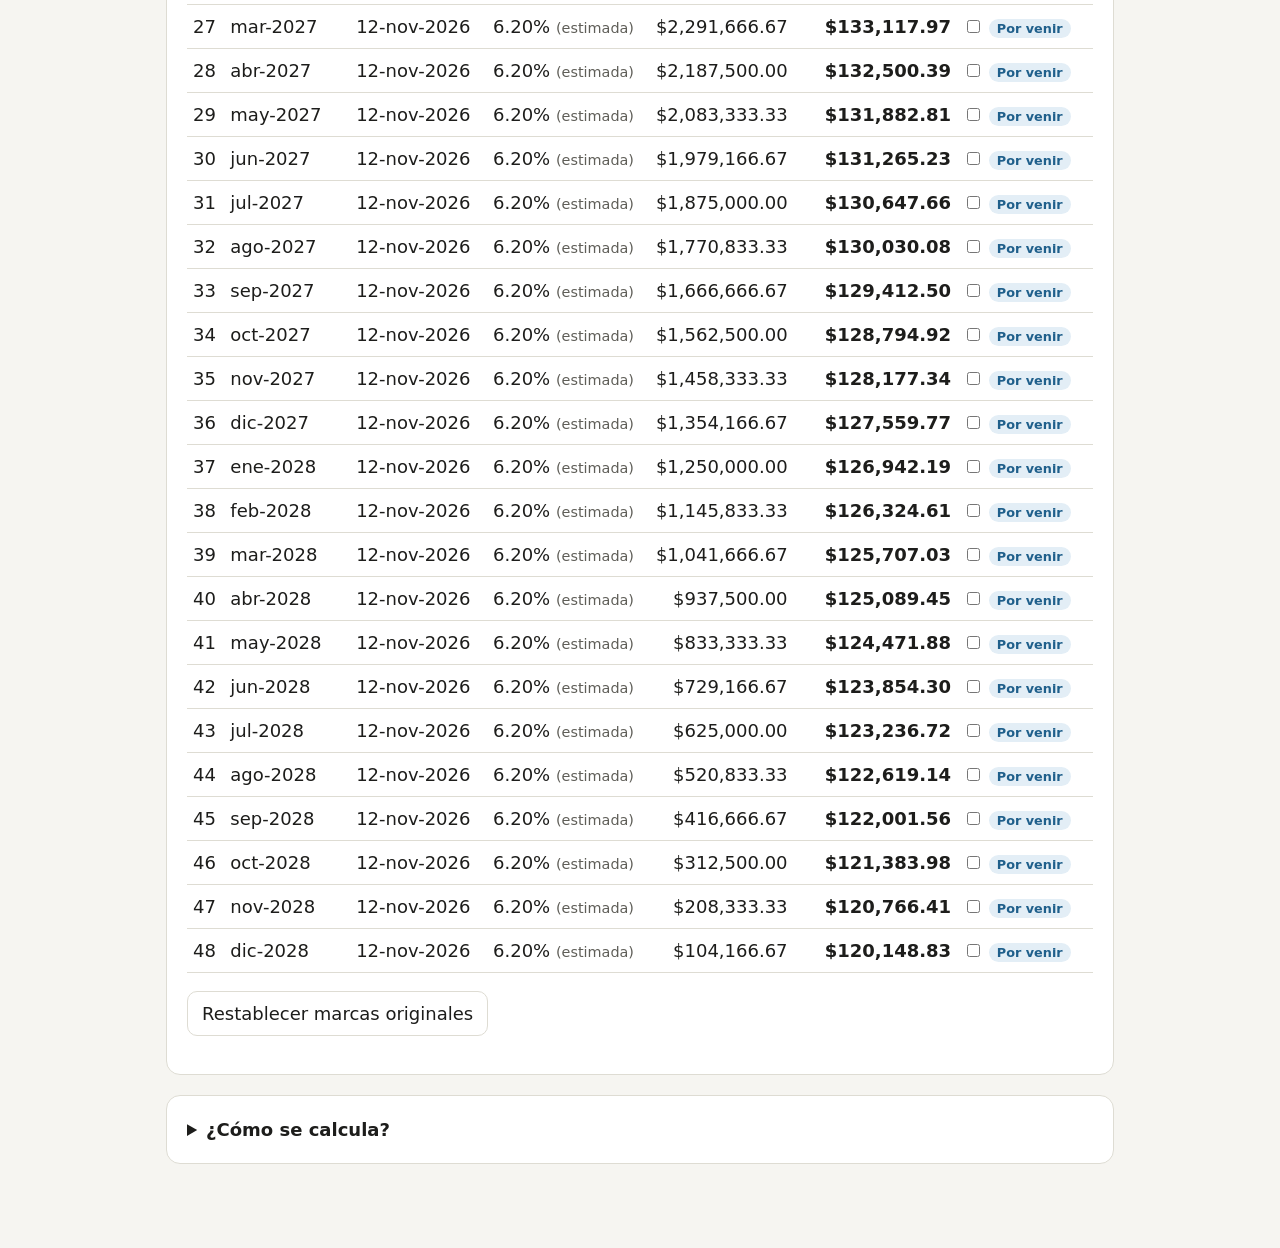
==== commit fd01ea7e: "Month selector from June 2026, buyer figures by default, verification checklist Co-Authored-By: Clau" ====
--- a/tauro-pagos/index.html
+++ b/tauro-pagos/index.html
@@ -27,6 +27,7 @@
 main{max-width:980px;margin:0 auto;padding:24px 16px 64px}
 h1{font-size:1.7rem;margin:0 0 4px}
 h2{font-size:1.25rem;margin:0 0 12px}
+h3{font-size:1.05rem;margin:18px 0 8px}
 .sub{color:var(--muted);margin:0 0 24px}
 .card{background:var(--card);border:1px solid var(--line);border-radius:14px;padding:20px;margin-bottom:20px}
 .big{font-size:2.6rem;font-weight:700;letter-spacing:-.5px;font-variant-numeric:tabular-nums}
@@ -37,7 +38,9 @@
 th,td{padding:8px 6px;border-bottom:1px solid var(--line);text-align:right;white-space:nowrap}
 th{font-size:.85rem;color:var(--muted);font-weight:600}
 td:first-child,th:first-child,.l{text-align:left}
-.breakdown td{border:none;padding:4px 0}
+.breakdown td,.breakdown th{border:none;padding:4px 6px}
+.breakdown td:first-child{white-space:normal}
+@media (max-width:600px){ .breakdown{font-size:15px} .breakdown td,.breakdown th{padding:4px 3px} }
 .breakdown tr.tot td{border-top:2px solid var(--ink);font-weight:700;padding-top:8px}
 .total-owed{background:var(--warn-soft);color:var(--warn);border-radius:12px;padding:14px 16px;margin-top:14px}
 .total-owed .big{font-size:2.2rem}
@@ -47,13 +50,24 @@
 .pill.due{background:var(--warn-soft);color:var(--warn)}
 .pill.fut{background:var(--accent-soft);color:var(--accent)}
 .note{color:var(--muted);font-size:.9rem}
-.switch{display:flex;align-items:center;gap:10px;font-weight:600;margin-bottom:4px}
-.switch input{width:22px;height:22px}
 .row{display:flex;gap:16px;flex-wrap:wrap;align-items:flex-end}
 .row>div{flex:1 1 240px}
+.switch{display:flex;align-items:center;gap:10px;font-weight:600;margin-bottom:4px}
+.switch input{width:22px;height:22px;flex:none}
 button{font:inherit;padding:8px 14px;border-radius:10px;border:1px solid var(--line);background:var(--card);color:var(--ink);cursor:pointer}
-tr.next td{background:var(--accent-soft)}
+tr.sel td{background:var(--accent-soft)}
 details summary{cursor:pointer;font-weight:600}
+.checks{list-style:none;padding:0;margin:0}
+.checks li{display:flex;gap:10px;padding:8px 0;border-bottom:1px solid var(--line)}
+.checks li:last-child{border-bottom:none}
+.checks .ic{flex:none;width:26px;height:26px;border-radius:50%;display:flex;align-items:center;justify-content:center;font-weight:700;font-size:.9rem}
+.checks .ic.ok{background:var(--ok-soft);color:var(--ok)}
+.checks .ic.info{background:var(--accent-soft);color:var(--accent)}
+.checks .ic.warn{background:var(--warn-soft);color:var(--warn)}
+.verdict{border-radius:12px;padding:12px 14px;margin:6px 0 14px;font-weight:600}
+.verdict.ok{background:var(--ok-soft);color:var(--ok)}
+.verdict.info{background:var(--accent-soft);color:var(--accent)}
+.tag{font-size:.75rem;font-weight:600;color:var(--accent)}
 @media (max-width:600px){ .big{font-size:2rem} body{font-size:17px} }
 </style>
 </head>
@@ -62,22 +76,32 @@
   <h1>Pagos por la venta de Tintorería Tauro</h1>
   <p class="sub">Venta de $5,000,000 en 48 pagos mensuales. El interés usa la tasa de CETES a 28 días publicada por Banxico.</p>
 
-  <!-- 1. Próximo pago -->
-  <section class="card" id="next">
-    <h2 id="nextTitle">Próximo pago</h2>
-    <div class="big" id="nextAmount">—</div>
-    <div class="rate-badge" id="nextRateBadge">—</div>
-    <div>
-      <label for="rateSelect">Tasa CETES 28 días que se usa</label>
-      <select id="rateSelect"></select>
-      <p class="note" id="rateHint"></p>
+  <!-- 1. Detalle de un pago -->
+  <section class="card" id="detail">
+    <div class="row">
+      <div>
+        <label for="paySelect">Ver el pago de</label>
+        <select id="paySelect"></select>
+      </div>
+      <div>
+        <label for="rateSelect">Tasa CETES 28 días que se usa</label>
+        <select id="rateSelect"></select>
+      </div>
     </div>
-    <table class="breakdown" id="nextBreakdown"></table>
+    <h2 id="detTitle" style="margin-top:18px">—</h2>
+    <div class="big" id="detAmount">—</div>
+    <div class="rate-badge" id="detBadge">—</div>
+    <div class="scroll"><table class="breakdown" id="detBreakdown"></table></div>
+
+    <h3>¿Es justo este pago? Revisión punto por punto</h3>
+    <div class="verdict" id="verdict"></div>
+    <ul class="checks" id="checks"></ul>
   </section>
 
   <!-- 2. Adeudo -->
   <section class="card" id="owed">
     <h2>Lo que se debe</h2>
+    <label class="switch"><input type="checkbox" id="useBuyer"> Usar los montos calculados por el comprador cuando existan</label>
     <label class="switch"><input type="checkbox" id="penalty"> Cobrar interés por atraso</label>
     <p class="note" id="penaltyNote"></p>
     <div class="row">
@@ -90,20 +114,18 @@
         <input type="number" id="prior" step="0.01" min="0">
       </div>
     </div>
-    <div class="scroll" style="margin-top:14px">
-      <table id="owedTable"></table>
-    </div>
+    <div class="scroll" style="margin-top:14px"><table id="owedTable"></table></div>
     <div class="total-owed">
       <div>Total adeudado al cierre seleccionado</div>
       <div class="big" id="owedTotal">—</div>
     </div>
-    <p class="note">Si se activa el interés por atraso: cada mes que un pago sigue sin cubrirse genera interés simple de (CETES 28 días ÷ 12) sobre lo adeudado, con la misma tasa que fija el contrato para ese mes. No incluye IVA ni retención sobre el interés por atraso.</p>
+    <p class="note">Si se activa el interés por atraso: cada mes que un pago sigue sin cubrirse genera interés simple de (CETES 28 días ÷ 12) sobre lo adeudado, con la tasa que fija el contrato para ese mes. No incluye IVA ni retención sobre ese interés.</p>
   </section>
 
   <!-- 3. Tabla completa -->
   <section class="card">
     <h2>Tabla de pagos</h2>
-    <p class="note">Marque cada pago como recibido o pendiente. Lo que marque se guarda en este navegador.</p>
+    <p class="note">Marque cada pago como recibido o pendiente (se guarda en este navegador). Toque un renglón para ver su detalle arriba. <span class="tag">C</span> = monto calculado por el comprador.</p>
     <div class="scroll"><table id="schedule"></table></div>
     <p><button id="resetBtn">Restablecer marcas originales</button></p>
   </section>
@@ -113,11 +135,13 @@
       <summary>¿Cómo se calcula?</summary>
       <ul>
         <li><b>Capital:</b> $5,000,000 ÷ 48 = $104,166.67 cada mes.</li>
+        <li><b>Saldo:</b> $5,000,000 menos el capital ya pagado en los meses anteriores.</li>
         <li><b>Interés:</b> saldo × (tasa CETES 28 días ÷ 12).</li>
-        <li><b>Tasa del mes:</b> la de la <b>última subasta semanal del mes</b> en que empieza el periodo (última semana del mes). Ej.: el pago de noviembre usa la última subasta de octubre.</li>
-        <li><b>Pago sin IVA</b> = capital + interés. <b>IVA</b> 16% sobre ese monto. <b>ISR retenido</b> 1.25% del pago sin IVA.</li>
-        <li><b>Pago</b> = pago sin IVA + IVA − ISR retenido.</li>
-        <li>Los pagos 1 y 2 ya se cobraron con las tasas de la tabla original (9.74% y 9.37%) y se dejan así.</li>
+        <li><b>Regla del contrato (referencia):</b> la tasa de la <b>última subasta semanal del mes</b> anterior al pago. Ej.: el pago de noviembre usa la última subasta de octubre.</li>
+        <li><b>Montos del comprador:</b> cuando el comprador mandó su cálculo (julio y agosto 2026), la página usa su tasa y su monto por defecto, y revisa que cada renglón sea correcto.</li>
+        <li><b>Subtotal</b> = capital + interés. <b>IVA</b> = 16% del subtotal. <b>ISR retenido</b> = 1.25% del subtotal.</li>
+        <li><b>Total a recibir</b> = subtotal + IVA − ISR retenido.</li>
+        <li>Los pagos 1 y 2 se cobraron con las tasas de la tabla original (9.74% y 9.37%).</li>
       </ul>
       <p class="note" id="sourceNote"></p>
     </details>
@@ -127,13 +151,24 @@
 <script>
 const EMBEDDED = [["2024-12-05",9.9],["2024-12-11",9.95],["2024-12-19",9.8],["2024-12-26",9.74],["2025-01-02",10.04],["2025-01-09",9.88],["2025-01-16",9.78],["2025-01-23",9.75],["2025-01-30",9.87],["2025-02-06",9.65],["2025-02-13",9.35],["2025-02-20",9.37],["2025-02-27",9.44],["2025-03-06",9.15],["2025-03-13",9.14],["2025-03-20",9.1],["2025-03-27",9.02],["2025-04-03",8.8],["2025-04-10",8.8],["2025-04-16",9.0],["2025-04-24",8.8],["2025-04-30",8.65],["2025-05-08",8.55],["2025-05-15",8.4],["2025-05-22",8.15],["2025-05-29",8.12],["2025-06-05",8.1],["2025-06-12",8.1],["2025-06-19",8.14],["2025-06-26",8.0],["2025-07-03",7.7],["2025-07-10",7.85],["2025-07-17",7.65],["2025-07-24",7.65],["2025-07-31",7.48],["2025-08-07",7.5],["2025-08-14",7.38],["2025-08-21",7.4],["2025-08-28",7.27],["2025-09-04",7.35],["2025-09-11",7.35],["2025-09-18",7.25],["2025-09-25",7.2],["2025-10-02",7.19],["2025-10-09",7.47],["2025-10-16",7.4],["2025-10-23",7.1],["2025-10-30",7.1],["2025-11-06",7.3],["2025-11-13",7.05],["2025-11-20",7.25],["2025-11-27",7.15],["2025-12-04",7.29],["2025-12-11",7.25],["2025-12-18",7.15],["2025-12-24",7.04],["2025-12-31",7.07],["2026-01-08",7.07],["2026-01-15",6.99],["2026-01-22",7.0],["2026-01-29",6.95],["2026-02-05",6.9],["2026-02-12",6.88],["2026-02-19",6.84],["2026-02-26",6.83],["2026-03-05",6.81],["2026-03-12",6.81],["2026-03-19",6.81],["2026-03-26",6.81],["2026-04-01",6.64],["2026-04-09",6.6],["2026-04-16",6.6],["2026-04-23",6.55],["2026-04-30",6.5],["2026-05-07",6.49],["2026-05-14",6.54],["2026-05-21",6.45],["2026-05-28",6.38],["2026-06-04",6.36],["2026-06-11",6.25],["2026-06-18",6.28],["2026-06-25",6.28],["2026-07-02",6.3],["2026-07-09",6.29],["2026-07-16",6.2],["2026-07-23",6.18],["2026-07-30",6.2],["2026-08-06",6.17],["2026-08-13",6.4],["2026-08-20",6.15],["2026-08-27",6.13],["2026-09-03",6.49],["2026-09-10",6.25],["2026-09-17",6.25],["2026-09-24",6.15],["2026-10-01",6.01],["2026-10-08",6.09],["2026-10-15",6.25],["2026-10-22",6.23],["2026-10-29",6.22],["2026-11-05",6.5],["2026-11-12",6.2]];
 const MONTO = 5000000, PLAZO = 48, IVA = 0.16, ISR = 0.0125;
-const START = {y:2024, m:12};              // periodo 1 = dic-2024 a ene-2025
+const START = {y:2024, m:12};              // periodo 1 = dic-2024 a ene-2025; se paga a fin de ene-2025
 const LOCKED = {1:{date:"2024-12-26",rate:9.74}, 2:{date:"2025-02-20",rate:9.37}};
+const FIRST_VIEW = 18;                     // el selector arranca en el pago de junio 2026
+
+// Cálculos enviados por el comprador (tal cual los mandaron). Para agregar otro mes, copie un bloque.
+const BUYER = {
+  19: { mes:"julio 2026", rateDate:"2026-07-16", rate:6.20,
+        capital:104166.67, interes:16145.92, subtotal:120312.59, iva:19250.01, isr:1503.91, total:138058.70,
+        nota:"La tasa 6.20% también fue la de la subasta del 30-jul-2026." },
+  20: { mes:"agosto 2026", rateDate:"2026-08-13", rate:6.40,
+        capital:104166.67, interes:16111.11, subtotal:120277.78, iva:19244.44, isr:1503.47, total:138018.75,
+        nota:"6.40% fue un alza de una sola semana; las demás subastas de agosto estuvieron entre 6.13% y 6.17%." },
+};
+
 // Estado por defecto: pagos 1–19 recibidos (julio incluido); ago, sep y oct-2026 (20–22) pendientes.
 const DEFAULT_PAID = n => n <= 19;
-const DEFAULT_PRIOR = 0;          // julio 2026 se considera pagado completo
-const DEFAULT_PENALTY = false;    // por defecto: sin interés por atraso
-const STORE = "tauro-pagos-v2";
+const DEFAULTS = {paid:{}, prior:0, penalty:false, useBuyer:true};
+const STORE = "tauro-pagos-v3";
 
 const MESES = ["ene","feb","mar","abr","may","jun","jul","ago","sep","oct","nov","dic"];
 const MESES_L = ["enero","febrero","marzo","abril","mayo","junio","julio","agosto","septiembre","octubre","noviembre","diciembre"];
@@ -142,167 +177,250 @@
 const dmy = iso => { const [y,m,d]=iso.split("-"); return `${+d}-${MESES[+m-1]}-${y}`; };
 const ym = (y,m) => `${y}-${String(m).padStart(2,"0")}`;
 const addM = (y,m,k) => { const t=y*12+(m-1)+k; return {y:Math.floor(t/12), m:t%12+1}; };
-const monthLabel = (y,m) => `${MESES_L[m-1]} ${y}`;
+const mi = o => o.y*12+o.m;
+const monthLabel = o => `${MESES_L[o.m-1]} ${o.y}`;
+const esc = s => String(s).replace(/[&<>"]/g, c => ({"&":"&amp;","<":"&lt;",">":"&gt;",'"':"&quot;"}[c]));
 
 let rates = EMBEDDED, ratesUpdated = null;
 let state = load();
+let viewN = null, rateChoice = null;   // selección actual del detalle
 
 function load(){
-  try { const s = JSON.parse(localStorage.getItem(STORE)); if (s && s.paid) return {penalty:DEFAULT_PENALTY, prior:DEFAULT_PRIOR, ...s}; } catch(e){}
-  return {paid:{}, prior:DEFAULT_PRIOR, penalty:DEFAULT_PENALTY};
+  try { const s = JSON.parse(localStorage.getItem(STORE)); if (s && s.paid) return {...DEFAULTS, ...s}; } catch(e){}
+  return JSON.parse(JSON.stringify(DEFAULTS));
 }
 function save(){ try{ localStorage.setItem(STORE, JSON.stringify(state)); }catch(e){} }
 function isPaid(n){ return (n in state.paid) ? state.paid[n] : DEFAULT_PAID(n); }
-
-function lastAuctionOfMonth(y,m){
-  const key = ym(y,m); let r=null;
-  for (const [d,v] of rates) if (d.startsWith(key)) r={date:d,rate:v};
-  return r;
-}
-function today(){ const t=new Date(); return {y:t.getFullYear(), m:t.getMonth()+1}; }
-
-// Tasa del contrato para el periodo que empieza en (y,m)
+function nowYM(){ const t=new Date(); return {y:t.getFullYear(), m:t.getMonth()+1}; }
+
+function auctionsIn(y,m){ const k=ym(y,m); return rates.filter(r=>r[0].startsWith(k)); }
+function lastAuctionOfMonth(y,m){ const a=auctionsIn(y,m); return a.length?{date:a[a.length-1][0],rate:a[a.length-1][1]}:null; }
+
+// Tasa de la regla del contrato para el periodo n que empieza en (y,m)
 function contractRate(n,y,m){
   if (LOCKED[n]) return {...LOCKED[n], kind:"fija"};
-  const t = today();
-  const r = lastAuctionOfMonth(y,m);
-  const monthClosed = (y*12+m) < (t.y*12+t.m);
-  if (r) return {...r, kind: monthClosed ? "oficial" : "provisional"};
+  const r = lastAuctionOfMonth(y,m), t = nowYM();
+  if (r) return {...r, kind: (y*12+m) < mi(t) ? "oficial" : "provisional"};
   const last = rates[rates.length-1];
   return {date:last[0], rate:last[1], kind:"estimada"};
 }
 
-function payment(n, rate){
-  const saldo = MONTO - (n-1)*MONTO/PLAZO, capital = MONTO/PLAZO;
-  const interes = rate/100/12*saldo, sinIva = capital+interes, iva = sinIva*IVA, isr = sinIva*ISR;
-  return {saldo, capital, interes, sinIva, iva, isr, pago: sinIva+iva-isr, saldoFinal: saldo-capital};
+function calc(n, rate){
+  const capital = MONTO/PLAZO, saldo = MONTO - (n-1)*capital;
+  const interes = rate/100/12*saldo, subtotal = capital+interes, iva = subtotal*IVA, isr = subtotal*ISR;
+  return {saldo, capital, interes, subtotal, iva, isr, total: subtotal+iva-isr};
 }
 
 function buildSchedule(){
   const rows=[];
   for (let n=1;n<=PLAZO;n++){
-    const s = addM(START.y, START.m, n-1), p = addM(s.y, s.m, 1);
-    const cr = contractRate(n, s.y, s.m);
-    rows.push({n, start:s, pay:p, rate:cr, ...payment(n, cr.rate)});
+    const start = addM(START.y, START.m, n-1), pay = addM(start.y, start.m, 1);
+    const cr = contractRate(n, start.y, start.m);
+    const rule = calc(n, cr.rate);
+    const b = BUYER[n];
+    const useB = !!(b && state.useBuyer);
+    rows.push({n, start, pay, cr, rule, buyer:b, amount: useB ? b.total : rule.total,
+               rate: useB ? b.rate : cr.rate, rateDate: useB ? b.rateDate : cr.date, fromBuyer:useB});
   }
   return rows;
 }
 
-// Tasa "del contrato" para un mes de atraso (y,m) = la fijada al cierre del mes anterior
 function monthRate(sched, y, m){
   const prev = addM(y,m,-1); const row = sched.find(r=>r.start.y===prev.y && r.start.m===prev.m);
-  if (row) return row.rate.rate;
-  const last = rates[rates.length-1]; return last[1];
+  return row ? row.cr.rate : rates[rates.length-1][1];
 }
 function lateInterest(sched, amount, due, cut){
   let tot=0, k=1;
-  const apply = state.penalty;
-  while (true){
+  for (;;k++){
     const mm = addM(due.y, due.m, k);
-    if (mm.y*12+mm.m > cut.y*12+cut.m) break;
-    if (apply) tot += amount * monthRate(sched, mm.y, mm.m)/100/12;
-    k++;
+    if (mi(mm) > mi(cut)) break;
+    if (state.penalty) tot += amount * monthRate(sched, mm.y, mm.m)/100/12;
   }
   return {tot, months:k-1};
 }
 
-function render(){
-  const sched = buildSchedule();
-  const t = today();
-
-  // ---- Próximo pago: el primer periodo cuyo mes de pago es >= mes actual
-  const next = sched.find(r => r.pay.y*12+r.pay.m >= t.y*12+t.m) || sched[sched.length-1];
-  const sel = document.getElementById("rateSelect");
-  const prevVal = sel.value;
-  sel.innerHTML = "";
-  const cr = next.rate;
-  const o0 = new Option(`Regla del contrato: última subasta de ${MESES_L[next.start.m-1]} — ${pct(cr.rate)} (${dmy(cr.date)})${cr.kind==="provisional"?" · provisional":""}`, "contract");
-  sel.add(o0);
-  const recent = rates.slice(-12).reverse();
-  recent.forEach(([d,v],i)=> sel.add(new Option(`${i===0?"Más reciente":"Semana"} — ${dmy(d)}: ${pct(v)}`, d)));
-  sel.value = [...sel.options].some(o=>o.value===prevVal) ? prevVal : "contract";
-
-  let useRate = cr.rate, useDate = cr.date, label;
-  if (sel.value !== "contract"){ const f = rates.find(r=>r[0]===sel.value); useRate=f[1]; useDate=f[0]; }
-  const np = payment(next.n, useRate);
-  document.getElementById("nextTitle").textContent = `Próximo pago: #${next.n} (${monthLabel(next.pay.y,next.pay.m)})`;
-  document.getElementById("nextAmount").textContent = fmt(np.pago);
-  label = sel.value==="contract" ? "Tasa del contrato" : "Tasa seleccionada";
-  document.getElementById("nextRateBadge").textContent = `${label}: CETES 28 días ${pct(useRate)} · subasta del ${dmy(useDate)}`;
+// ---------- Detalle de un pago ----------
+function renderDetail(sched){
+  const t = nowYM();
+  const nextRow = sched.find(r => mi(r.pay) >= mi(t)) || sched[sched.length-1];
+  if (viewN === null) viewN = nextRow.n;
+  const paySel = document.getElementById("paySelect");
+  paySel.innerHTML = "";
+  sched.filter(r => r.n >= FIRST_VIEW).forEach(r=>{
+    const tag = r.n===nextRow.n ? " — próximo pago" : (r.buyer ? " — cálculo del comprador" : "");
+    paySel.add(new Option(`#${r.n} · ${monthLabel(r.pay)}${tag}`, r.n));
+  });
+  paySel.value = viewN;
+  const row = sched[viewN-1], b = row.buyer;
+
+  // Opciones de tasa: comprador, regla del contrato, subastas del mes del periodo y del mes de pago, y la más reciente
+  const rateSel = document.getElementById("rateSelect");
+  rateSel.innerHTML = "";
+  if (b) rateSel.add(new Option(`Usada por el comprador: ${pct(b.rate)} (subasta del ${dmy(b.rateDate)})`, "buyer"));
+  rateSel.add(new Option(`Regla del contrato: última subasta de ${MESES_L[row.start.m-1]} — ${pct(row.cr.rate)} (${dmy(row.cr.date)})${row.cr.kind==="provisional"?" · provisional":row.cr.kind==="estimada"?" · estimada":""}`, "rule"));
+  const seen = new Set();
+  const addAuction = (d,v,prefix) => { if (seen.has(d)) return; seen.add(d); rateSel.add(new Option(`${prefix}${dmy(d)}: ${pct(v)}`, d)); };
+  auctionsIn(row.start.y,row.start.m).forEach(([d,v])=>addAuction(d,v,"Subasta "));
+  auctionsIn(row.pay.y,row.pay.m).forEach(([d,v])=>addAuction(d,v,"Subasta "));
   const latest = rates[rates.length-1];
-  document.getElementById("rateHint").textContent =
-    `Tasa más reciente publicada por Banxico: ${pct(latest[1])} (${dmy(latest[0])}). ` +
-    `Según el contrato, el pago de ${MESES_L[next.pay.m-1]} usa la tasa de la última semana de ${MESES_L[next.start.m-1]}.`;
-  document.getElementById("nextBreakdown").innerHTML = `
-    <tr><td class="l">Saldo antes del pago</td><td>${fmt(np.saldo)}</td></tr>
-    <tr><td class="l">Capital</td><td>${fmt(np.capital)}</td></tr>
-    <tr><td class="l">Interés (${pct(useRate)} ÷ 12)</td><td>${fmt(np.interes)}</td></tr>
-    <tr><td class="l">IVA 16%</td><td>${fmt(np.iva)}</td></tr>
-    <tr><td class="l">ISR retenido 1.25%</td><td>−${fmt(np.isr)}</td></tr>
-    <tr class="tot"><td class="l">Pago a recibir</td><td>${fmt(np.pago)}</td></tr>`;
-
-  // ---- Adeudo
+  addAuction(latest[0], latest[1], "Más reciente — ");
+  const defaultChoice = b && state.useBuyer ? "buyer" : "rule";
+  if (!rateChoice || ![...rateSel.options].some(o=>o.value===rateChoice)) rateChoice = defaultChoice;
+  rateSel.value = rateChoice;
+
+  let rate, rDate, how;
+  if (rateChoice==="buyer"){ rate=b.rate; rDate=b.rateDate; how="Tasa usada por el comprador"; }
+  else if (rateChoice==="rule"){ rate=row.cr.rate; rDate=row.cr.date; how="Tasa según la regla del contrato"; }
+  else { const f=rates.find(r=>r[0]===rateChoice); rate=f[1]; rDate=f[0]; how="Tasa seleccionada"; }
+  const c = calc(row.n, rate);
+  const showBuyerAmt = rateChoice==="buyer";
+
+  const status = isPaid(row.n) ? "recibido" : (mi(row.pay) < mi(t) ? "pendiente" : (row.n===nextRow.n ? "próximo pago" : "por venir"));
+  document.getElementById("detTitle").textContent = `Pago #${row.n} de 48 · ${monthLabel(row.pay)} (${status})`;
+  document.getElementById("detAmount").textContent = fmt(showBuyerAmt ? b.total : c.total);
+  document.getElementById("detBadge").textContent = `${how}: CETES 28 días ${pct(rate)} · subasta del ${dmy(rDate)}`;
+
+  const lines = [["Saldo antes del pago","saldo"],["Capital","capital"],[`Interés (${pct(rate)} ÷ 12 × saldo)`,"interes"],
+                 ["Subtotal","subtotal"],["IVA 16%","iva"],["ISR retenido 1.25%","isr"]];
+  let h = b ? `<tr><th></th><th>Comprador</th><th>Recalculado aquí</th></tr>` : "";
+  lines.forEach(([lab,k])=>{
+    const neg = k==="isr" ? "−" : "";
+    const bv = b ? (k==="saldo" ? "—" : neg+fmt(b[k])) : null;
+    h += `<tr><td class="l">${lab}</td>${b?`<td>${bv}</td>`:""}<td>${neg}${fmt(c[k])}</td></tr>`;
+  });
+  h += `<tr class="tot"><td class="l">Total a recibir</td>${b?`<td>${fmt(b.total)}</td>`:""}<td>${fmt(c.total)}</td></tr>`;
+  document.getElementById("detBreakdown").innerHTML = h;
+
+  renderChecks(row, c, rate, rDate);
+}
+
+function renderChecks(row, c, rate, rDate){
+  const items = [];
+  const add = (kind, html) => items.push(`<li><span class="ic ${kind}">${kind==="ok"?"✓":kind==="warn"?"!":"i"}</span><span>${html}</span></li>`);
+  const b = row.buyer, rule = row.rule;
+  const capital = MONTO/PLAZO, saldo = MONTO-(row.n-1)*capital;
+  const verdict = document.getElementById("verdict");
+
+  if (b){
+    const close = (x,y,tol=0.02) => Math.abs(x-y) <= tol;
+    const implied = b.interes*1200/saldo;
+    const window_ = [...auctionsIn(row.start.y,row.start.m), ...auctionsIn(row.pay.y,row.pay.m)];
+    const matches = window_.filter(r=>Math.abs(r[1]-implied) < 0.005).map(r=>dmy(r[0]));
+    add(close(b.capital,capital) ? "ok":"warn", `<b>Capital correcto:</b> ${fmt(b.capital)} = $5,000,000 ÷ 48.`);
+    add("ok", `<b>Saldo correcto:</b> el interés se cobró sobre ${fmt(saldo)} = $5,000,000 − ${row.n-1} pagos de capital ya hechos.`);
+    add(matches.length ? "ok":"warn", `<b>Tasa verificada con Banxico:</b> el interés equivale a ${pct(implied)} anual, que coincide con la tasa publicada de CETES 28 días ${matches.length?`del <b>${matches.join(", ")}</b>`:"(no se encontró esa tasa exacta)"}. Fecha usada por el comprador: <b>${dmy(b.rateDate)}</b>.`);
+    const dInt = b.interes - calc(row.n,b.rate).interes;
+    add(Math.abs(dInt) < 1 ? "ok":"warn", `<b>Interés:</b> ${fmt(saldo)} × ${pct(b.rate)} ÷ 12 = ${fmt(calc(row.n,b.rate).interes)}; el comprador puso ${fmt(b.interes)}${Math.abs(dInt)>=0.01?` (diferencia de ${fmt(Math.abs(dInt))} por redondeo)`:""}.`);
+    add(close(b.subtotal, b.capital+b.interes) ? "ok":"warn", `<b>Subtotal correcto:</b> capital + interés = ${fmt(b.capital+b.interes)}.`);
+    add(close(b.iva, b.subtotal*IVA) ? "ok":"warn", `<b>IVA correcto:</b> 16% de ${fmt(b.subtotal)} = ${fmt(b.subtotal*IVA)}.`);
+    add(close(b.isr, b.subtotal*ISR) ? "ok":"warn", `<b>ISR retenido correcto:</b> 1.25% de ${fmt(b.subtotal)} = ${fmt(b.subtotal*ISR)}. Esta retención se acredita en la declaración de impuestos de quien vende; pida la constancia de retención.`);
+    add(close(b.total, b.subtotal+b.iva-b.isr) ? "ok":"warn", `<b>Total correcto:</b> subtotal + IVA − ISR = ${fmt(b.subtotal+b.iva-b.isr)}.`);
+    const diff = b.total - rule.total;
+    add("info", `<b>Comparado con la regla del contrato</b> (última subasta de ${MESES_L[row.start.m-1]}: ${pct(row.cr.rate)} del ${dmy(row.cr.date)}): el comprador pagó <b>${fmt(Math.abs(diff))} ${diff>=0?"más":"menos"}</b> (${fmt(rule.total)} según la regla).`);
+    if (b.nota) add("info", esc(b.nota));
+    const allOk = !items.some(x=>x.includes('ic warn'));
+    verdict.className = "verdict " + (allOk ? "ok":"info");
+    verdict.textContent = allOk
+      ? `El cálculo del comprador para ${b.mes} está bien hecho: la tasa es una tasa real publicada por Banxico y todas las cuentas cuadran.`
+      : `Revise los puntos marcados con “!”.`;
+  } else {
+    verdict.className = "verdict info";
+    verdict.textContent = `No hay cálculo del comprador para este mes. Abajo, cómo se obtiene el monto con datos oficiales de Banxico.`;
+    add("ok", `<b>Capital:</b> $5,000,000 ÷ 48 = ${fmt(capital)}.`);
+    add("ok", `<b>Saldo:</b> $5,000,000 − ${row.n-1} pagos de capital = ${fmt(saldo)}.`);
+    add("ok", `<b>Tasa:</b> CETES 28 días ${pct(rate)}, subasta del <b>${dmy(rDate)}</b> (Banxico, serie SF43936).${row.cr.kind==="provisional"?" Es provisional: puede salir otra subasta antes de que termine el mes.":row.cr.kind==="estimada"?" Es estimada: todavía no hay subasta de ese mes; se usa la más reciente.":""}`);
+    add("ok", `<b>Interés:</b> ${fmt(saldo)} × ${pct(rate)} ÷ 12 = ${fmt(c.interes)}.`);
+    add("ok", `<b>IVA</b> 16% = ${fmt(c.iva)}; <b>ISR retenido</b> 1.25% = ${fmt(c.isr)}; <b>total</b> = ${fmt(c.total)}.`);
+    const auc = auctionsIn(row.start.y,row.start.m);
+    if (auc.length>1){
+      const lo=Math.min(...auc.map(a=>a[1])), hi=Math.max(...auc.map(a=>a[1]));
+      add("info", `En ${MESES_L[row.start.m-1]} las subastas fueron de ${pct(lo)} a ${pct(hi)}; con esa variación el pago iría de ${fmt(calc(row.n,lo).total)} a ${fmt(calc(row.n,hi).total)}.`);
+    }
+  }
+  add("info", `Calculado en esta página el ${dmy(new Date().toISOString().slice(0,10))} con tasas de Banxico hasta el ${dmy(rates[rates.length-1][0])}.`);
+  document.getElementById("checks").innerHTML = items.join("");
+}
+
+// ---------- Adeudo ----------
+function renderOwed(sched){
   const cutSel = document.getElementById("cutoff");
   if (!cutSel.options.length){
-    for (let k=0;k<=3;k++){ // cierres de oct-2026 en adelante
-      const c = addM(2026,10,k), last = new Date(c.y, c.m, 0).getDate();
+    for (let k=0;k<=8;k++){ // cierres de jun-2026 a feb-2027
+      const c = addM(2026,6,k), last = new Date(c.y, c.m, 0).getDate();
       cutSel.add(new Option(`${last} de ${MESES_L[c.m-1]} ${c.y}`, ym(c.y,c.m)));
     }
     cutSel.value = "2026-10";
   }
   const [cy,cm] = cutSel.value.split("-").map(Number), cut={y:cy,m:cm};
   document.getElementById("penalty").checked = state.penalty;
+  document.getElementById("useBuyer").checked = state.useBuyer;
   document.getElementById("penaltyNote").textContent = state.penalty
-    ? "Activado: cada mes de atraso suma interés a la tasa CETES del mes ÷ 12."
-    : "Desactivado: solo se suman los pagos pendientes, sin interés por atraso.";
+    ? "Interés por atraso activado: cada mes de atraso suma interés a la tasa CETES del mes ÷ 12."
+    : "Sin interés por atraso: solo se suman los pagos pendientes.";
   const priorInput = document.getElementById("prior");
   if (document.activeElement !== priorInput) priorInput.value = state.prior;
   const P = state.penalty;
   let html = `<tr><th>Concepto</th><th>Vencía</th><th>Monto</th><th>Meses atraso</th>${P?"<th>Interés atraso</th>":""}<th>Total</th></tr>`;
-  let total = 0;
-  const julEnd = {y:2026,m:7};
-  if (state.prior > 0){
-    const li = lateInterest(sched, state.prior, julEnd, cut);
-    total += state.prior + li.tot;
+  let total = 0, count = 0;
+  if (state.prior > 0 && mi(cut) >= mi({y:2026,m:7})){
+    const li = lateInterest(sched, state.prior, {y:2026,m:7}, cut);
+    total += state.prior + li.tot; count++;
     html += `<tr><td>Saldo atrasado previo</td><td>31-jul-2026</td><td>${fmt(state.prior)}</td><td>${li.months}</td>${P?`<td>${fmt(li.tot)}</td>`:""}<td>${fmt(state.prior+li.tot)}</td></tr>`;
   }
-  sched.filter(r => !isPaid(r.n) && r.pay.y*12+r.pay.m <= cut.y*12+cut.m).forEach(r=>{
-    const li = lateInterest(sched, r.pago, r.pay, cut);
-    total += r.pago + li.tot;
-    html += `<tr><td>Pago #${r.n} (${monthLabel(r.pay.y,r.pay.m)})</td><td>fin de ${MESES[r.pay.m-1]}-${r.pay.y}</td><td>${fmt(r.pago)}</td><td>${li.months}</td>${P?`<td>${fmt(li.tot)}</td>`:""}<td>${fmt(r.pago+li.tot)}</td></tr>`;
+  sched.filter(r => !isPaid(r.n) && mi(r.pay) <= mi(cut)).forEach(r=>{
+    const li = lateInterest(sched, r.amount, r.pay, cut);
+    total += r.amount + li.tot; count++;
+    html += `<tr><td>Pago #${r.n} (${monthLabel(r.pay)})${r.fromBuyer?' <span class="tag">C</span>':""}</td><td>fin de ${MESES[r.pay.m-1]}-${r.pay.y}</td><td>${fmt(r.amount)}</td><td>${li.months}</td>${P?`<td>${fmt(li.tot)}</td>`:""}<td>${fmt(r.amount+li.tot)}</td></tr>`;
   });
+  if (!count) html += `<tr><td colspan="6" class="l">Nada pendiente a esa fecha.</td></tr>`;
   document.getElementById("owedTable").innerHTML = html;
   document.getElementById("owedTotal").textContent = fmt(total);
-
-  // ---- Tabla
-  let sh = `<tr><th>#</th><th>Periodo</th><th>Se paga</th><th>Fecha tasa</th><th>CETES</th><th>Saldo</th><th>Interés</th><th>Pago</th><th>Estado</th></tr>`;
+}
+
+// ---------- Tabla ----------
+function renderSchedule(sched){
+  const t = nowYM();
+  let sh = `<tr><th>#</th><th>Se paga</th><th>Fecha tasa</th><th>CETES</th><th>Saldo</th><th>Total</th><th>Estado</th></tr>`;
   sched.forEach(r=>{
     const paid = isPaid(r.n);
-    const pill = paid ? `<span class="pill paid">Recibido</span>` : (r.pay.y*12+r.pay.m < t.y*12+t.m ? `<span class="pill due">Pendiente</span>` : `<span class="pill fut">Por venir</span>`);
-    const kind = r.rate.kind==="oficial"||r.rate.kind==="fija" ? "" : ` <span class="note">(${r.rate.kind})</span>`;
-    sh += `<tr class="${r.n===next.n?"next":""}"><td>${r.n}</td><td class="l">${MESES[r.start.m-1]}${String(r.start.y).slice(2)}–${MESES[r.pay.m-1]}${String(r.pay.y).slice(2)}</td>
-      <td>${MESES[r.pay.m-1]}-${r.pay.y}</td><td>${dmy(r.rate.date)}</td><td>${pct(r.rate.rate)}${kind}</td>
-      <td>${fmt(r.saldo)}</td><td>${fmt(r.interes)}</td><td><b>${fmt(r.pago)}</b></td>
+    const pill = paid ? `<span class="pill paid">Recibido</span>` : (mi(r.pay) < mi(t) ? `<span class="pill due">Pendiente</span>` : `<span class="pill fut">Por venir</span>`);
+    const kind = (r.fromBuyer || r.cr.kind==="oficial" || r.cr.kind==="fija") ? "" : ` <span class="note">(${r.cr.kind})</span>`;
+    sh += `<tr data-row="${r.n}" class="${r.n===viewN?"sel":""}" style="cursor:pointer"><td>${r.n}</td><td class="l">${MESES[r.pay.m-1]}-${r.pay.y}</td>
+      <td>${dmy(r.rateDate)}</td><td>${pct(r.rate)}${kind}</td><td>${fmt(MONTO-(r.n-1)*MONTO/PLAZO)}</td>
+      <td><b>${fmt(r.amount)}</b>${r.fromBuyer?' <span class="tag">C</span>':""}</td>
       <td class="l"><label style="display:inline;font-weight:400"><input type="checkbox" data-n="${r.n}" ${paid?"checked":""}> ${pill}</label></td></tr>`;
   });
   document.getElementById("schedule").innerHTML = sh;
   document.getElementById("sourceNote").textContent =
     `Fuente: Banxico SIE, serie SF43936 (Cetes a 28 días, tasa de rendimiento de la subasta semanal). ` +
-    `Datos hasta ${dmy(rates[rates.length-1][0])}${ratesUpdated?`, actualizados el ${dmy(ratesUpdated)}`:""}.`;
-}
-
-document.getElementById("rateSelect").addEventListener("change", render);
+    `Datos hasta ${dmy(rates[rates.length-1][0])}${ratesUpdated?`, actualizados el ${dmy(ratesUpdated)}`:""}. Se actualiza solo cada noche a las 8 pm (hora del Centro).`;
+}
+
+function render(){
+  const sched = buildSchedule();
+  renderDetail(sched); renderOwed(sched); renderSchedule(sched);
+}
+
+document.getElementById("paySelect").addEventListener("change", e=>{ viewN = +e.target.value; rateChoice = null; render(); });
+document.getElementById("rateSelect").addEventListener("change", e=>{ rateChoice = e.target.value; render(); });
 document.getElementById("cutoff").addEventListener("change", render);
 document.getElementById("penalty").addEventListener("change", e=>{ state.penalty = e.target.checked; save(); render(); });
+document.getElementById("useBuyer").addEventListener("change", e=>{ state.useBuyer = e.target.checked; rateChoice = null; save(); render(); });
 document.getElementById("prior").addEventListener("input", e=>{ state.prior = Math.max(0, parseFloat(e.target.value)||0); save(); render(); });
 document.getElementById("schedule").addEventListener("change", e=>{
   const n = e.target.dataset && e.target.dataset.n; if (!n) return;
   state.paid[n] = e.target.checked; save(); render();
 });
-document.getElementById("resetBtn").addEventListener("click", ()=>{ state={paid:{},prior:DEFAULT_PRIOR,penalty:DEFAULT_PENALTY}; save(); render(); });
+document.getElementById("schedule").addEventListener("click", e=>{
+  if (e.target.closest("label")) return;
+  const tr = e.target.closest("tr[data-row]"); if (!tr) return;
+  const n = +tr.dataset.row; if (n < FIRST_VIEW) return;
+  viewN = n; rateChoice = null; render();
+  document.getElementById("detail").scrollIntoView({behavior:"smooth"});
+});
+document.getElementById("resetBtn").addEventListener("click", ()=>{ state = JSON.parse(JSON.stringify(DEFAULTS)); save(); rateChoice=null; render(); });
 
 render();
-// Cargar las tasas más recientes (data/cetes.json se actualiza solo cada semana)
 fetch("data/cetes.json", {cache:"no-store"}).then(r=>r.ok?r.json():null).then(j=>{
   if (j && Array.isArray(j.datos) && j.datos.length >= rates.length){ rates=j.datos; ratesUpdated=j.actualizado; render(); }
 }).catch(()=>{});
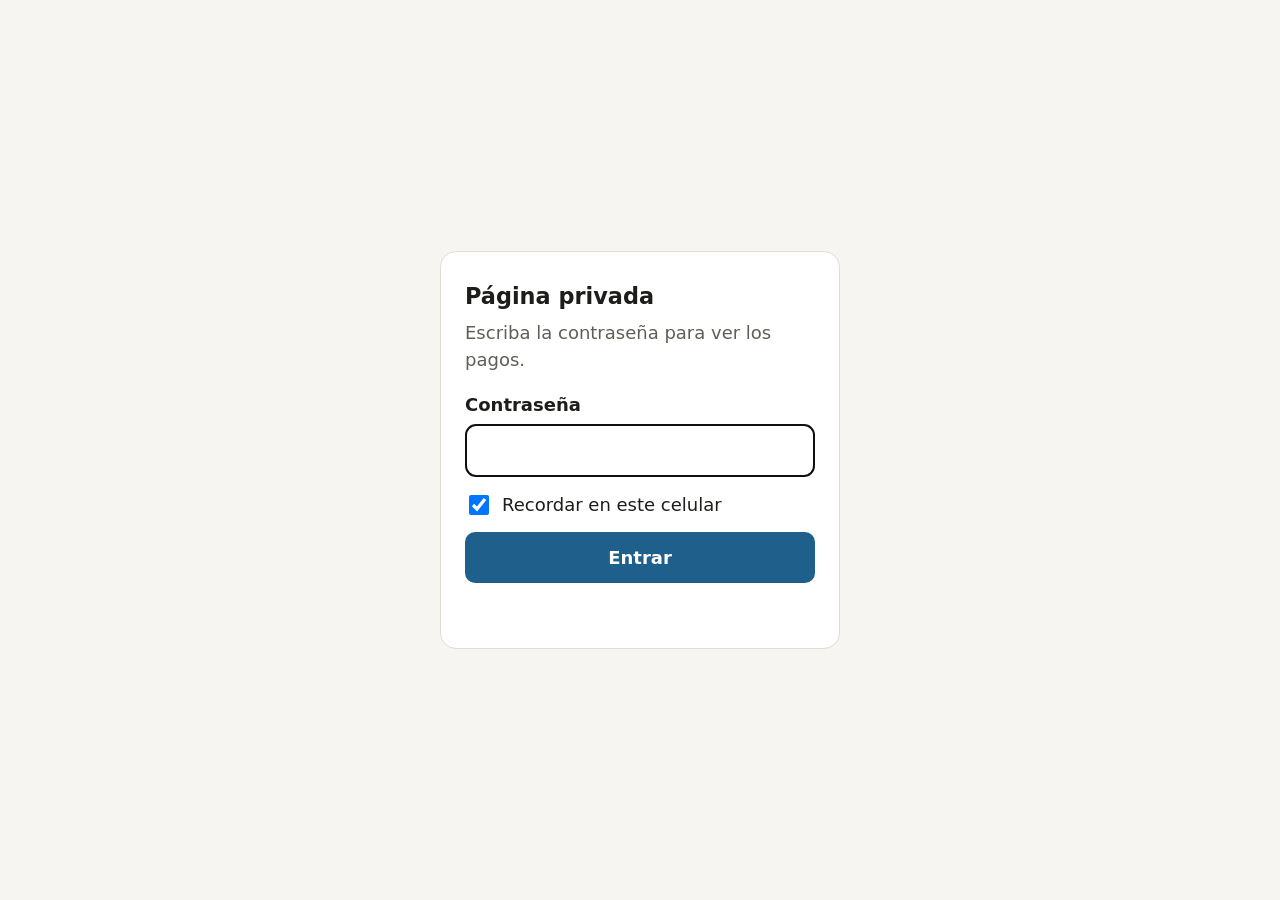
==== commit 87d61f99: "Password-protect the payment page (encrypted at rest) index.html now holds only AES-256-GCM cipherte" ====
--- a/tauro-pagos/index.html
+++ b/tauro-pagos/index.html
@@ -3,427 +3,78 @@
 <head>
 <meta charset="utf-8">
 <meta name="viewport" content="width=device-width, initial-scale=1">
-<title>Pagos Tintorería Tauro</title>
+<meta name="robots" content="noindex, nofollow">
+<title>Pagos – acceso</title>
 <style>
-:root{
-  --bg:#f6f5f1; --card:#ffffff; --ink:#1d1d1b; --muted:#5f5e58; --line:#dedcd3;
-  --accent:#1f5f8b; --accent-soft:#e3eef6; --ok:#2e7d4f; --ok-soft:#e4f3ea;
-  --warn:#a3480f; --warn-soft:#fbeadc;
-}
-@media (prefers-color-scheme: dark){
-  :root:not([data-theme="light"]){
-    --bg:#16171a; --card:#212226; --ink:#f0efe9; --muted:#a8a7a0; --line:#3a3b40;
-    --accent:#7db8e0; --accent-soft:#1d3342; --ok:#7fcf9f; --ok-soft:#1b3326;
-    --warn:#f0a372; --warn-soft:#3d2618;
-  }
-}
-:root[data-theme="dark"]{
-  --bg:#16171a; --card:#212226; --ink:#f0efe9; --muted:#a8a7a0; --line:#3a3b40;
-  --accent:#7db8e0; --accent-soft:#1d3342; --ok:#7fcf9f; --ok-soft:#1b3326;
-  --warn:#f0a372; --warn-soft:#3d2618;
-}
+:root{--bg:#f6f5f1;--card:#fff;--ink:#1d1d1b;--muted:#5f5e58;--line:#dedcd3;--accent:#1f5f8b;--warn:#a3480f}
+@media (prefers-color-scheme: dark){:root:not([data-theme="light"]){--bg:#16171a;--card:#212226;--ink:#f0efe9;--muted:#a8a7a0;--line:#3a3b40;--accent:#7db8e0;--warn:#f0a372}}
+:root[data-theme="dark"]{--bg:#16171a;--card:#212226;--ink:#f0efe9;--muted:#a8a7a0;--line:#3a3b40;--accent:#7db8e0;--warn:#f0a372}
 *{box-sizing:border-box}
-body{margin:0;background:var(--bg);color:var(--ink);font:18px/1.5 system-ui,-apple-system,"Segoe UI",Roboto,sans-serif}
-main{max-width:980px;margin:0 auto;padding:24px 16px 64px}
-h1{font-size:1.7rem;margin:0 0 4px}
-h2{font-size:1.25rem;margin:0 0 12px}
-h3{font-size:1.05rem;margin:18px 0 8px}
-.sub{color:var(--muted);margin:0 0 24px}
-.card{background:var(--card);border:1px solid var(--line);border-radius:14px;padding:20px;margin-bottom:20px}
-.big{font-size:2.6rem;font-weight:700;letter-spacing:-.5px;font-variant-numeric:tabular-nums}
-.rate-badge{display:inline-block;background:var(--accent-soft);color:var(--accent);border-radius:10px;padding:8px 12px;font-weight:600;margin:6px 0 14px}
-label{font-weight:600;display:block;margin-bottom:6px}
-select,input[type=number]{font:inherit;padding:10px;border-radius:10px;border:1px solid var(--line);background:var(--card);color:var(--ink);width:100%;max-width:560px}
-table{width:100%;border-collapse:collapse;font-variant-numeric:tabular-nums}
-th,td{padding:8px 6px;border-bottom:1px solid var(--line);text-align:right;white-space:nowrap}
-th{font-size:.85rem;color:var(--muted);font-weight:600}
-td:first-child,th:first-child,.l{text-align:left}
-.breakdown td,.breakdown th{border:none;padding:4px 6px}
-.breakdown td:first-child{white-space:normal}
-@media (max-width:600px){ .breakdown{font-size:15px} .breakdown td,.breakdown th{padding:4px 3px} }
-.breakdown tr.tot td{border-top:2px solid var(--ink);font-weight:700;padding-top:8px}
-.total-owed{background:var(--warn-soft);color:var(--warn);border-radius:12px;padding:14px 16px;margin-top:14px}
-.total-owed .big{font-size:2.2rem}
-.scroll{overflow-x:auto;-webkit-overflow-scrolling:touch}
-.pill{font-size:.8rem;border-radius:999px;padding:2px 8px;font-weight:600}
-.pill.paid{background:var(--ok-soft);color:var(--ok)}
-.pill.due{background:var(--warn-soft);color:var(--warn)}
-.pill.fut{background:var(--accent-soft);color:var(--accent)}
-.note{color:var(--muted);font-size:.9rem}
-.row{display:flex;gap:16px;flex-wrap:wrap;align-items:flex-end}
-.row>div{flex:1 1 240px}
-.switch{display:flex;align-items:center;gap:10px;font-weight:600;margin-bottom:4px}
-.switch input{width:22px;height:22px;flex:none}
-button{font:inherit;padding:8px 14px;border-radius:10px;border:1px solid var(--line);background:var(--card);color:var(--ink);cursor:pointer}
-tr.sel td{background:var(--accent-soft)}
-details summary{cursor:pointer;font-weight:600}
-.checks{list-style:none;padding:0;margin:0}
-.checks li{display:flex;gap:10px;padding:8px 0;border-bottom:1px solid var(--line)}
-.checks li:last-child{border-bottom:none}
-.checks .ic{flex:none;width:26px;height:26px;border-radius:50%;display:flex;align-items:center;justify-content:center;font-weight:700;font-size:.9rem}
-.checks .ic.ok{background:var(--ok-soft);color:var(--ok)}
-.checks .ic.info{background:var(--accent-soft);color:var(--accent)}
-.checks .ic.warn{background:var(--warn-soft);color:var(--warn)}
-.verdict{border-radius:12px;padding:12px 14px;margin:6px 0 14px;font-weight:600}
-.verdict.ok{background:var(--ok-soft);color:var(--ok)}
-.verdict.info{background:var(--accent-soft);color:var(--accent)}
-.tag{font-size:.75rem;font-weight:600;color:var(--accent)}
-@media (max-width:600px){ .big{font-size:2rem} body{font-size:17px} }
+body{margin:0;min-height:100vh;display:flex;align-items:center;justify-content:center;background:var(--bg);color:var(--ink);font:18px/1.5 system-ui,-apple-system,"Segoe UI",Roboto,sans-serif;padding:16px}
+form{background:var(--card);border:1px solid var(--line);border-radius:16px;padding:28px 24px;width:100%;max-width:400px}
+h1{font-size:1.4rem;margin:0 0 6px}
+p{color:var(--muted);margin:0 0 18px}
+label{display:block;font-weight:600;margin-bottom:6px}
+input[type=password]{font:inherit;width:100%;padding:12px;border-radius:10px;border:1px solid var(--line);background:var(--card);color:var(--ink)}
+.rem{display:flex;gap:10px;align-items:center;font-weight:400;margin:14px 0}
+.rem input{width:20px;height:20px}
+button{font:inherit;font-weight:600;width:100%;padding:12px;border:0;border-radius:10px;background:var(--accent);color:#fff;cursor:pointer}
+button:disabled{opacity:.6}
+#err{color:var(--warn);font-weight:600;min-height:1.5em;margin:10px 0 0}
 </style>
 </head>
 <body>
-<main>
-  <h1>Pagos por la venta de Tintorería Tauro</h1>
-  <p class="sub">Venta de $5,000,000 en 48 pagos mensuales. El interés usa la tasa de CETES a 28 días publicada por Banxico.</p>
+<form id="f" autocomplete="on">
+  <h1>Página privada</h1>
+  <p>Escriba la contraseña para ver los pagos.</p>
+  <label for="pw">Contraseña</label>
+  <input type="password" id="pw" autocomplete="current-password" autofocus required>
+  <label class="rem"><input type="checkbox" id="rem" checked> Recordar en este celular</label>
+  <button id="go">Entrar</button>
+  <div id="err" role="alert"></div>
+</form>
+<script id="payload" type="application/json">{"v": 1, "iter": 310000, "salt": "OiTnlEoMm4WLWMF/altY2w==", "iv": "2/ASWWK5CyGhXAJ8", "ct": "ao+GTaFha1YXGdVFWs4cpIYagTpmuNbmf4hGSudQXwuX+sLywJwSijpVIfPvBiMAOcY6h7tb2lIQM2n9IM712NcM8kpmscmwS9BQhwAkHv0hUUOuw9PBDDTBz+2vFG0XsiqC67YfOIvHTNq/[base64]/dMAQ9r9I/3HBpyhW3/fhkT87rbLjSGi6Go9iD/t/2PlcNhcp6A74iDt0P2qAP0sGK6930mjJw7j2foNlNP0jA9XUq52/xfLEYBSs3eijy15451FWFL2Ypc1oRy4IFeVHi1swjT0ZmXoZoeP6qGg8J1D7atPZ5pHb4E9R1pJxJQFabPSkOGQXXUr4NlOEtb/[base64]/1EXvwZs2hsklWAP9MrDgp43jy7eyo4Ve2cEsM6v/GfTJhQL4q46cmKPYRg/vNjgHE/5PmBG9HE1rDZgXrGjUlNggOhzf4DpSGoy+M+6zr+pIzn7f61yQMTnwPJUSrk173UO91tZ16WyznpoiQaayeBMGH04+sGgspBX8pGi0EawRbKyayZy3Wo7X0CjMgfGeWTRXEDHvmj32ZCD9MfjPVZY0hz+pHh/N5lXGLFdjrdtB62Cis/xiMmtHqEoumSL6fF988dpNI9JG4rCq0pC/0CUhA80rtqLtn4row70dI2V0s+l1eCwQmd8834cEBQONPCHNwlW4skdysEQa21BOVs3yYB4+ld4/rORGtCqsR6IL2BRWhj74Pr9c32aZZm3jdDAFwv8WgvVySaFFb755eg+lyJxw47QH7iQft8TAt90zq1reb2iwA+sbi5XL8zGLgijR+hJmyS0fPIXxc0uEoU48Q8hzzQs5levFvGYIqDZxRHBoKtfoGeciVtIPjVNOXaxFqPaWgzLQtwXUeBM3P4QApWu9DsuX/5fy5xpOFZU3kndcNus7XYUCu8kfoXVt1Xhul/ndJ3/yQt61iWr/2Ayc48nF3IC3l8hLVlwDF1BGTZpECPHHZ6OjKxmwCxrwuoiqJyBKLk/lEzSJowD8+uBdNgvm+5J54jmCip9IZOAEGG6z8FffvVZ6L5MMKdzYbb+QeYfGNBaPqLgppgRETuiyH5G4rnF3OA9cf1LONP4XQHMek4AEoT6kkUpN0JJ8EK9KepZCzvtDOHbAEnqkv8/qN2OWmkuGpmjbkETzCbgj4GJnOlgxmEAmWVToH+dXxaydXIpWjSyO3s/421Mgcxe6Eqc2ZzaDoErnhIH/D3K2PmQDWlKaEyHE0w0qxckiMM2oCNlAEsXGrb8SA2BI7E/EmvRRZpeIYWoWmLFTpiW4PZZPsZ81yV/0lTs4vWF79gIlqSiFDm5Dtfm3i/iHcHpdKKybwVteDBKSjhSyu+TQIunN/nAPcI8mwvpiS7MOWfnPI/xENHOOwoffdfvgw58aFi8n2IxL61S4eyA1Gs8hjIB8zY+Tujuy8xZPUqZzdDuv3N+UJpQszwXf6PwPcNc5halG1RhRzs+XKrRNZ7UB/k0IRTqIuRTrg+Pht//B/[base64]/9U07AvgUDCtrY+7vJ17iaslJTOVsGye7UIfhEZb2pJ90SbWJlllDvOO8oa2kNXWyWfoErH5UXM4LWuwx75FD7LINISL73hITMOsfp+gVXbA8FPdBHj/2JpgAL/ytE/F0s2ksiIueW+/gO9t+Q77a9aGcBTQROqZD6RnghWSiQbyr2+pAHwdePjqzKYDhcRWq+WWF2u2MZYQwc1ecFm1t0u8asMF2iN6jdpSmFfZsX7kCefv/HSpdqAiCACTBBJSpSmQ4RHaxH23OCQY9h3H7cRXO/sDFIrXYUdRSEs4ucKnBZTHA3hYTXeGqykju/OuYHON9mE9J0cxjihffeeaYV/eXQlBP03AN7Ujg0bmqyJrsjWfOIv0sHnEnCJPNrFBWpXH0dHGUhjcGBIwaM8/SlvuURErfjWLv2frhVwKfyC+VamnrKt2mjO+m4vVkwgq0Kflg9F+cKciAyqg7zXh39Ed3+8zFe7AU8SZEQOk30RZ8LJNRfoY7yIJKVIUydNY3O/[base64]/P1MLltMYbsQDnfmdreCjuLxEx7IZaDun+vzZ5Z9n5osgi9VnBPLpGfPE6ACMO9W8CszqoYlXXJ/Vf0Te/H4hzpdFBsRQX8qbblj5KXv9Al2M48YP+0ivzZY5JLBANXGkI84T7VCeeBeHNVIECVh1QemBVRf7Z3R0wDY+sBKVbzXXUsePkOQ4mu15ms/oSMWHDp2jUQ7MXXrHuUjnu4VnO77NbPutyspZsozS1NddqNXajsofeSCJ4cIsrztMm0yG38fWK/G63wUBnMxCwcOuoyFBIYHIbeu5yn0D3uwWJ/BWReL/ECqVAp3puBhdw6AVCTJjtvLEjwrYkp+fWdKBcfqvmLNDOaLsg7Ul+0DRTVKLRz74uXEr9qi+DBMOE3uk5cD+2OHisnAHvArMr7MxuH1egOQSzrJVMxpe0gbWx88Xexg2xk64JXpqxde6sc9VzCP30sgTYQb1TobyRusCjTYAp3hK09s9sLgajjTXwRuQcHt3oGaP/DvLWgbN9N7Ni6Jx8ToxwZk6VaJtOIPIZJCFwMjBRgb5TVZC28xzyGu7npP3d/ziSz/cCQvIXxAz5ALq2ACdJ05arHEjb+pvxi0kmm2IiIcOnzo6duksOAvebwz0rAy+XY6naV/QYafWt/lM6EOU+cncIs1CbEAz4/VaMdPH8vnGD/[base64]/fjNkhP3yrIcL408WmnnmY6qJ0lagLd9DXIWNejl+6cgH18TsCLpdxlb4LeIThHtFYTeQtWEP3Ko/6aAaVFgqOOENZD3113jAzHV0/IYSqOI6RS31CyKIzhatEUTWeGPqPi2rPJ7YGFUhzEA+kDzXlLXOf4xLdC9gfBHnjGoakOwJcknfdXhY+izvvGqdRDRN8/0L6uIefa5DrdmVNHl1cqytVE0WPhRii7X/Rej4o7Jtr6IXrZ+2Krvve7hWootoQNRgCa82qknT2Q3i+dpaFe2FqaTb3uXYqy1xQ/6fH3VDqThTt8kdmpRTgMmVMe84QQFepfkFDw7BXnPVKaxgRAyqf/FPox9oEh0Nc1EVl9ISc+2IwTNTLhCHrKxsJ9qDnpTMjt74brYVMoufBoW3UhykhM2zQJY+zulDrmFiRHbhQ3gaKYxBLikzzCREn9qVyGCTdxc/b6iayJAnyrHQVs+cLT3sb0YOZMKkINNzo6SCyBgoG8agZZ3QHHdMqdz6xo68pk9ZAlU5jNJJ4qn47jZXbk4l4lkiimOfl5LBqNSSuC0+/Y3dUU4WNgs/Y69fOUGTc7pHcJ15hQbPb/RygNy1QZBOPWMsD7xD+thiUDx5BCmV5r/fat6Cik2Cl/O+vvuEo264UGH7/j7zZbkiIO6j/dz/[base64]/SbvTgTQFwagQ6gA7XVKYe875tFDTAanO1qu4gARgqyta+2QcwumODDiTGzy4uuhTtXuBw2QHCxlB7Iz3QBYILF5pwO/kRWiebqtO4Opeos71PT691OVvYJqdD0vqxfAafn1ZIqeHgreN6EIGm16B8PpKEY1gkhNvgyRPnss6sKeESGeIpy2+D0vKMtb8kNRzsl/wNyXWl8Y26ORNIYGskV+q2dtD3DLQ+wwAGUbD82tsw/u3LwYNF5rGbC23rQyIT2mGzCJjPS6mAfUzKD9jfraWhknwXQjdcKzyqpz7KrXpOTz+QQ/mCloyfcSC5eZksU7P6/fYASQicpWsVnPJT2hRwB8SuD0PAySqYHS79Y8nTWElBLbyrRCtgAxlKwgqhFWVpr1DSF6w1BTfB32ykkt/[base64]/nVOPqv8Qg7gVtjmpgXRApsnOMsPR4xqX1pLg+CxKYNbIGWWr+dGxu6dPJmSBswyHhFtAnq5LMxIumO2Y3Lo2uqkcK/vKCSTVM+XA+2k57HsYd3DroOutd+tpziLSP22AzMAyWqRAbNtR6SBDl6wmavwD/LOGluiwbd94qycsIY7voAPjsZiU2HOtaBA8AfPvtc1MrUgNyx+MgEYXFCNc/6KpaGWgXZEa88deQVjvMi7Jm38z1FH4IOahsG/4JAdztzdn0MQHY/[base64]/FXj3KCo01qG7JjmdhuLKykimpKVnCJHFqRAH6vJ83PgfqlFVxGdTI9eMarw/1kUJC2phDFit6W0SXjXWVpLDSlM8XAyVq+ON3W2hA0f0eM7qtmg/1kvkzchBruxtkOheHNWfZLlAbcy4YEKdI+Y/FQQ8cbfTjFbCwA6wqIkUNY/u5LLmpkmj8HXCBzwaaL33NuuKcyS3uznCSOQKM+7D6OmIh7RjEUHV6ggNoGrjbQlDiptTIxOwSeNziYIDMTH8/9N2rtociOf+yAx42K1xMnhp54umQAsUYBghrrPtvemOfVleeVdSs94ZTBriPxCIlLvTbb8USfZyyNSdGdmiW/Gwj6o6Y+glbGj+6aZFYb6S4K0dYCC9qzt50UbRv/k9nNpDfYI5PTjxJGroAHvWrkK8ktM/hyRLjnAi5HLVvUTZe1802aaQKMpCJerCxuBQtl0iYZP25TcXfzlblZG+yBe3R4f027kuw5lPD/3WZvaLa0yP8Qa35GoHFy5sO05rygNVCkQeUxUkc2nZGXNHcUQVimEDfP63uT0MOeW7X/MAd9SzBjyyEfWCaMlMfKnsNVnykLobQ/UZ8eSlgtlKFNQsFZVdTdCdfCYU2Xay3v/PGtRZ80JX9mpvWhjIOSvW/szzTF3yDX0XoJngtN9Y3uqe80QEucezfqwaXlFkrHORLINzChfx/J16m/3eHm7KG7FSPRTQzZWE3H9FMx+7zgB/0HFEnH6FfOE+LmdyQcXgxgr+m4VOgt1fIyJZr9S1LzdJQJzHGevYhgjnAhTp6WoGLKGQvIxTWTMv8Ie21YZHD47wISByVtUOjq/HdAoAMcFpqRXcqtCjePHnQLHDD6ARsocaK0waadM9qESS3DvIwP7aFZfKEEUpMFccIc/e05WwXUJAHcgiKKcWkj3ECUUKPRI1aBV8rcUlt0fq7FY5oR16Q2Fx9QDlyJKO5EMO6yR5TwslP5J1WQzj16oKZanv72UG22QhbupSdOCe5ZE4bZFDr153ebm16r0IQ/cBQPfvGwVjLNeszSU7rp/C+DM4/[base64]/8oSooZVhMtzd1bAze2+oPc3Bw9b7CJ6RAr/p5oDIjXqG1fz8bUuiUOAElccLNLHtL3zUb8PFZq7t/LoYpsIYcohQrxnRmLgv2sC0cqXH+01DS3fy/vy0l2d47y/txRaKEcwpvJdlBiIK98yHN906gfblfDVVNxtkQk2rbsZ7rhmS2nMZCK8uU/8AMDUsxhP6T40ok7pDvdEbOTspXU/g8a7S4wbhGr3oURWr08v22R/JV5uzpWsTu06pZGEvETHV6ov71Eml8C9Ry3YugV5QpQTpNIcU2L9aX/r605aJqgqarfk/DAZ+IfOW3IxQcqarxQEx7lH0NuCpYs3aCRRR43bHr7TIxGduTrFaBKDV6/eoEz0W6pdVaK5Atqx55X5wOrtUu2MX9cj4/5Q0AYKGm2NGn+qDpshJxvHNOFV0YZx80EOBVTxrqYSUR2UPY4w2OVOMy7P7C6zVkfqOFCJvK4KMDFCM3zYwIjYeBuE5d5vmnX9Wwtv/qprkGffDD4qwdMHUQJKqENFVESrFIsvA1hWeoYsy8o9+kXSQydMUw/8lPhYIGppvF/vvqtMa/KLgOd8Gtg/lCUNjwKsRHEYDp8ka4629a1D8S9XMr63TK1zI9ljPAzDt9tl/19CT9kPVzE9aWhxemQd0x+e4UKLeGcPAdIaBwLWYIPHWnB1RdGI/w2KTJFww1oCAL9KRHbUhJ2Aj9GnuhtxVeC9k4ADLZpqClTsLDfndF1//skIfDGODLsUZVXzHCpPxxCFJ2SoM885uqx+Elk7rCpcoLrBaf1no4RQgEmmCoK4RCYgKHFMBmMSHjovQVYi0YC1j0sJt7iE18tUx88iHSRXf8rUHhuVrK5fepDyMTrp6ud6HAYeYpKsjrmwsF2nYow3OZQHGmsMtn1vLHcYOpOKSVVKFFTEj/m2dSKydsWpw1/5qgMSljMWI1tPJEuVi90zezp9AqhVQQDOJNqD9rxggqdt5hVSKjUs/sxszFDGu5yE8+BH5phaoUi9OaLPiTf5Enkw0eMR81MiqdOJZKWhi3DjudD5axcKAGegSB8FZ6gy7alqTIXng0sMTcckdfLmZpj9Spq2IEiG5DpBsBssaRRGOAt6k0wh2yjmF/983c3+StqR0RIJ1rvPcatcaWD/iRrE7uK2SILFCStKia+w4LZ7F4IoWuyi6SJ5WVl9GKAzOlum2rhoBgj22VvbCu4pN8Zjyoxfc3rGACebSiruvMRpsrgSLN8cunKPB5f2V7M+Cj9FPSVrrHxZmkWl2Enfl+CF1OOqU4lvvLHMdB7vBcsOPmitvZQX++23wiHdj7GzV/M1lb0Q7a1V9K1ZBFB1Mkto1O8cu8tg7wvAntKO2ptDMs+Ceo4yGuEkgzffFfi3Wvf2GLm8Y3MgZ8ChNy4AmfakKE2vM5Gj0/p5lcwbBxbFcrsmvzP6vUXVGQ+z2IQaRTtXuq1CtzdCzH3qs+5NoHaynkO/Sxav0/NgYjo6e1xqCt9X/CGlOh5dMgJSaMRwKSj8nk9OV5mpLh6WBDHaJzH8CSbOcoFm5om9Ve/lcfhx40NnjBkJLfX8X4buoIvJRl7hskN3rzrxNYILip/5tVemulF2MLDq2Eqmjds0h41JDnzkuPuA0Mc2NACQac60oQauhtlNrll2HZlsszvCMC37y2Nlz3TwHzJSeGEeEgeaZFz8N7QlNFfWi+w2kY868jjFs/CXdBBnTBojSHMjwRDWpfp4MQIAMDCLouoo4Nth8SW8Emfe6wZnqWnME/zwYgAq4DWU6GZTn78vdmTdVdDfUxDFWwnwD1V4vhg4pdLEREmPqtAZdzrUQGAeVRp3oPH8iEfVZ80wfzYddMIicwpzA7D34PKJ9KY2Wu/ssrDgjkT9il4YOz7CmKyvVfPE0riUafNDkjWRa+uPc3fBFuVTYEbcYGIAXVglbO6IdJ+wG9KCNYu9e3i/vY18dZSwBHJMVRb3Map2RIfoiij7VuRpkVO8FlXVgmTU5Vfrn0vOeR8NQEt/nl2n+pmv0i87grdezg1GnmVkQVp1jvUzc/22jlxXjcL+CAY1AB4RPnMvIqZ1QbgdCrEfsOCZhvEUcyKL/wpMHaGeuTMIwRYQq99t4lXmifLUC90KlI3ee2AWtimG+O+HgiZCTQ5kVnWvHNieX0h5czUtIDNt8ulOIXlGkEm7s9Zdy3qMQZHn7UV4SNx6CszokQp3KOWPxzgC8aNWB+eKNUZsq5Q4h8v5KvwM+e7oaCxDclb0ojYZ4/QiYnAH2IASgu3NQ1ykiTrnOKQ5I1kpxp1GUgFCVdCGznNqngtg445LGpAIwGzk68d6vbvwcIb7fOlWvJauvRBHpDYl6EBB5b9uwnpv4PQn2hyp6Ja5XSQZE9ucM8TqmXJyFvvuCnO/dR9eKEJbYVL4nMIDx8bu+kzg7jOgpAsJbLgjqVsUI+r+/iVL0Tj1icOJIPYUxCrdtHnT9zukxMvxs1K0t+hWGEF4RdvMtQRJjoUXQ9gQsK+BnUO6ly/kwCZg1HpXzaQZnesNXaiQJpyMf4wmC0TsuPLtmUzY1L1Ulx1ORo77Fjkc5pJW5A5tMrGEbE75h5Ub5UFEmi/PiRQjasJiB04U/hcFHE5WO+qRk94/EfMeCtzs6ObxkUoacbGIhOa+QT8epiU8RV1JaXhacRYvD9GghtWIGFeChYyWeWpV8bNdHdkCRobrAhSLG04wfItrBQaPvq+19trD7jC90V9zdD52E+7b1PZXDktx1dH+YIo97KbFESdGQJDKeLRypqtsxS+ETzlJc1TwnFzE3ThVBuIYc0l/1K3JLNtyKOLrpgpmXks/[base64]/dgh5DdLea50t6cnPdxTvZYehyMHjPsruMV2nhEqS7W75bFMt2Tg9/WigxKl2BYnJF57rY5DKezho68FMUDOtyjWXDsoFeG23Liprh+2VGgUuTUB34YZSCmW7amKrpzmXBA0NfPR+A1R8sjksGqKP7WekHAeWUPomjHSi+pNlVSPAQW8CXV2ah8hbiI6qws66z8qoD5Atm/mosCrDdjkPD0Di7LJ7oOFARzvwav4GWEZDoItSyrJ8m4B85dmMbKiCkHQeZ7ubiNqFC7R/en1elWOUzL3lN4Rb7Nt7l1jkisUFYGqxkV/fs/TwxNQ7FlYzdrpWpmjq4yGt8Mv0HSJrJMBdfQWD/fI243V//FO2YjjvO8xBWmufN7db1O928RDVE49Wx+B8c9lFrpWRxsWnIjyc6jiJdVXPBoAbjO7sd/gNWqHKlmDltLbpA3m7NtsnnSaqWQ0CqauO4i6Tx+SLNfnBSdwXyg/gFRe0iIZ8SQ710deIUHdirA0PuiRTg2o7Pl9169q70qO22M+R6kgcdKrfNsPCcE8DwXQJ2DA7dFSPMfyF96lmIkB/[base64]/vGVgAU8n8eewXyXeWaRzJpwJBKpsx+hmwQjj47Q57pxlZchD67Pp7X0HVpSf+YLtQ51+fBYBlT42YQ1E4NrM2JP9tMP3Mk1+H9o5jY2SwVUYNld2+xgEHA+rKARLmiCDwHd3VjqnI+9b/NY2MI6QQZhTLK95XW8viCJ1TV4LBNt66VmXDPZ7O+4ujSAN9+mXV9APN4v0hQWfaq1PoSlHSjux9mMkU06Fjm/Eukld1btPoyep7yb/aoPkrATnuifsbqnv6nC4J0W1k8zoBzGphQyZKev4213xku3VnK0x1Q6r+LbzEF4q14QgmJfX+t/HThuuu7qs7OqLRjSunTTqJsZcJGpujdmYtBeZ2H9btyZ/hI2ve6E8Enk7ws7zR3cq/o86zyl5VM33FwDFnt3sHNwByLYRpEdV6sOg5IX73CT9aOdlhD/Kyx+AkDlRvO+Q7Ao3oSgPO2Y0dayQ1cStgEJHBx5oLdZ8fWYzYq2FB8zofl/+j4tJPEtNFB2ZAUJmGJA0Y/x8oiihuK2duKveGWpbtIOzo+CLMpSfN5sY6B9mSyLYHIihcnEjgHAY7rwBsjhIwtR3tygl0YvpNRugw3r9OnxiIp0cI5Coo7kpE+X+cNbeJ/QNPDxMBRXX584E9ai3PfFYedErSXcBgUQMtJlzSvynNQtwz4J+vNDbuO6mKMHm6YUSiuTmGpe1lUR1HHmD1xdrTlUpuA9KBKjYEs9/JKYUhyO18EGbBCaSm+LwFfiYDHFrqHfEvz3fSux5B2j5vXYa7a6w0/20nQfnQdNjIom5TsjkPenJkPGK4A/xaiouwg96W7Z7qGgiiBtwINYyZGdsthb6YjxuLhlJ63VWq2XRVWzs4/M5zH8t2PiEru/[base64]/r3z0cEfnhWg7g/FRSUfO1joYznBLFe9BaBoMfZ+C65f/7c+d0u36BksIm6YO1OoouXtXzk7xzFcKoaDphk1nWxJFRbH0Hteh6AciUoiQz5mOm7tSwrxS+qrr97SmKZRiQJPdBQRH5ayESphsOsvaEsSIxIspxgudb7Gw9jxLUCy/oUoI3npEJFDxVqHzx4HmEbp36Iz3pu43L/NvNueQTRe9wilC8hXhMOVcK8mldQYjxCeBecjKkQPTY6JjO6FPvpzVmwQv+zNSng1/SMPHIizqgyB3VlEWJ2fOuI9D5eJSiKY7fAFO018yQbAOs0KyQz14+LcfE9JVCWgDlJ2Vv6wyLhhqL/8ZdCpGb/Wk/PUrKO/[base64]/4/wEGouL09T05NIcHmLoLN0e1QrBdx+qoyZr1xy08GEs+Qgc6gX0kJzDYM+XqhgS1/czqwDd5xtarPK7b9NwugP4FHWvIBZYgZ1a9Ke0ZW8deWeHtrjSlkuPXN8yRc6MlTuETzrzgcbG6K+kayx29p354Xaz1joJwFa3PO0p8isrGz/ere30dUrEdqciuCrlwUgeTX//g/xMw5/I7jgRmBQ2ZRFUdMg/rcGEKGLE5svsL2k5UJfzOalh8hls5KzcvX4nz425n6/ejq97KJVn4mZX4i1V72ON5Mt5MN+1wzTM2WGVxHcpBjQbyhoVMl10+AufAIOBQ7ieSpfDoHyNam5z+21wQPRVIX4jwHEusKHUBDuSQW7Hp1XdchVfu+PgFkaoLJXNK5m/TEoKzgb3jLiukWNi/YlV/G+LVO3mOV0PDhuxeBOjWxg5vhETVuC2YLRRVHc3SdARkB/IlrO+lUQT3FT/63E+WL9uKC9CRUtk4QHznmV2Z4EdleCi87p6At1gYO3LFnrzqZqR/kgX1UKgZMPXjBGDq4/JweMyVe/BZFBHlzXeyOqNlKL0J2qWdsdNWQaY+/rZTpDmj3b4FRk9U3ci6H65cdb5lRpeIfOd2o1QyIODyRO2hb7yfFpORSb6Wsh8+f/mtd36p3dcS7jdQx/4De7g2qcZ0wkLIbQYv1XI7LHd1/hjhnguknydWRQ0aXWpx7i7YtU4Y29Do36SSleXACYkeNkizULAb1zWxx2K0QVjcda2Ofgo/8inH/6fN8mumUXo1wSU2/DKEg8KlZtlSBMqfh1F7M+6uX4iwXS7kdaAoLcI8frGvkh/SW6q3WkJFcrWeSQurhu8/Vrz+BoV6rbR99WBifDQnNGzPQ8YAlfT9R++7Zb6hqCcsmES9YrdPWdvwCwXVhJ/lPWgQX3exifSgc/1NXxTjdHYdWj4ZICw+wFeLmwP7WcQjTQ3ZqbALMNoxo+xFdOARxefHNCrjFHp2cvuecqTmHHK/wEydPy8hvVWwLf2afImdUmzlrsaobLDsm0fYEFq3Xu23rVUQFQ8pXPertTcNhd52+9W1/MKc/njsairzJxsYA1GQ686xfpd96Gnoz+d0nOSTpbiNfTk6dyJlCsjd5EoIQhw1WZBImgzHNTzv+rrFAv5ize/pYVXKHkHq+1plC5IJw0CUhV6wdGujvQVk7s3elOtII8gr5l4CYttxRuNw9EMBc+g8S1bjbaNWnT5Jzu8yOCRDrpZzd5WVFVbTkkicX2+kh+vZ7hqzA3W55AU/rzXIkvwBkUo5Up19koZvTG309QCHtCdhAV6AGvorCCZsXe1LxpbcBB89LO62uP49k11bK4ENpW896pCNz5wzLTgBkRKF7Ea+BG4heyVAzo07z/D/k2LOdkOeDkP3nqGnseII7bfO1mIWQK6fwArghRftPFW+XM83wvwYBWMs4n1DhIT7K2HIhrYaHQ3Ulw0CTjMtm38+zuFINTjCY9A5rQe0H6WiMLQc+FT7Yme/+TkFqMNosV4gZZPm1Kv58UdHQiy5S5/OoOkBj9WeshQ2Qq6AB/u7jimmHop6UDp5e/P1bwIULCSqEv//ie8Eqzow+h1vLOO1goJhW8OFSkdat/xLIePdmLbXcxhTPxspgT0dAZw4FenQ0xVttFZmWPl9+8wCOf2Ggy2FK9qYq6FehkM/UDid+WG5pHDtafkzso4GXTWe8f07lMgHTY8oFcSvn9WtzHjXKxcakAxDEVa7B16szRgqlCq0QK41P/qZqIkSXRbhfrE8BzAWXVXGxS+XDCd6CkpEFG7nxWHJh8v/KxyfUONSd8ESVW0D4XUf/944vd+5/GjHHZzp4F/dno1EE0M7Qvhs3q4BOxq17v+PgXY1PcxOUKBBOrYF0tdSMzC2Su0+rEV6niLJzEcHhyoN4Htq0JpEpWUKQF2bIav1tNlLFso2WOG2/FwbQc5KriY3Kg9YMUfHbxmF9QwQ9WYTeNi03K3x/P4ax7vLq4ey5j7xp7mzkLwRodbzT8L7K9oXu/KTCA/SP2tu2F/40P5x8nL0YguzHXYSk/3BloCkLJF5BTg/3bJQcUdcW0949x36fIvuH//4Fi8r9jEIbY2eOkrCbCvR6bq5hALZJ6jGepHtGaLfrU19K4WiYDoyQWyYOgYcXBk76Eexjp94U06ivUP05xJuxGNEmLxh46jp2pyh1AMbAPLEhsWDrC8qcZ012mbdiS1QmcmPvEQyqcXI8I7HcCWnMZpiQ5WkF82yVePIjuSCSlnHJZNOEvth9xgdIV4lhmt/E5yC4FAKWqaH9dJiv5fb2+Uik98tvdBBtBrVkccKth/gHNTZEVuQtv0WKd0bZUD7ydnjzfmA/eyk52SQAh/q1js5WUVz97WWLY5M67UDNPyQPEaLs1po+Qy8baafJYaIgDrHbkArx6JLJWJ2yJsZ/0zdVKOej7+b8DnEyNrKCiGfBifra+ndQ1tdqyW+Ek0X1NzIv82HKocLVFkRStbDLxHF6tRxFT1UtbRKJjzvrrHMyFk0q5PApkk/g3ijyw1pE+0DZneDdvHEEjebBMI6K/BRs6gcu3bunq+T4geIuM+dv3dAAhFfc1vQHt+IWoYPYQ853vckANGQz5ipUTwWB840joBsA/NcXXMWKYFrtnt8ih92k0edCImfCOy1M5kCxExknUaaZHOhh69r4V9GsdCraP36TsJlUK4VYKRfMdS4EiAySoKTA+EgYvpREKsMJOB5cgTfvsP2n+XZVJZtUbSZ3BR0GCC2/2wW3eDWTniockI5Bzt6VpDhDMblAevH3U4ajHGQq2G+kkFYHaOu66/rKMhz17/akK43z1sFU6Btmc2pmuoS/5pmC0BE6AKDrxD7leSKv+iR7PjO3//Zk/M3eVZPnvCOpKxorCew8A6UrGVcEc86vZwlK4q+HygVkjJ4EgZHSABJnqE3YkI5qHSC616+uPvvaMCJn98o+AgCOVWKJDr+3hSynlDjimkoV1evvkHY/131fJqvpxGDPdr1MoqumjHgv+CltQbQrWMkbx0OUKCXdgxnMTcDL+jjej9J3h5Z8h5qESv5f/wXtP+WtqXpIoR7Qrp56CvZ0iOBP1ycBBvh1n66KekzztN+bpZIMsyAY7S8s1CPhvdg8IrC0DpYleBu7wfaTABt8Tszj1wIIkqa+b12Z7w4oWDCy08+JE8CP5PkAKTg+vnYQQZSlLAFqiZYg9YKhFKB/ATuhKgS/[base64]/[base64]/qg5Ur3omzVL5G/36wnkMbGTvOCcb4fLFZOgtndsk4ZUlHnH0au5IDV2/2k6oEsB8u/j3HlEPFHUJZoAWndREsDCLHqvcc1jaBvFLyg1KZZI50ExIotEUOiUlNcFdiuQLXm3khuQbjxQGDEuMKW/HkZ1iEUmp/00W+4TZS1xqWNBXgzHsVsJq5LIi5BaZaQ0OKsbky536x1tY8QwCPFV7qYMtAuSRMIkyk1pWs3tjvHyAB8WaGHgS63wphfZ7STxH8v2yBkK3sqMqk+aQANCggHxFQ2yULyhiq/8jxRCGmx4uW9r29eI5kt+AvyzPgTJVlVtMKImHdiyVMDtDDnMPN7dp5Ni1b1fiLtPZbJCyYKKb3g8I6IJtFhfXbP87Af0l+ksNXoaD5G89dhWbYVYR9QzyoJmOjgusIwGcqLGr2mKt5eSlthcI4MKMdGfkVytFgUZ2KZd9yQbSGQVrHrOCTUYrJYMSYnotNh/+2+bCKdw/CGwSf8npI+v78d/TALoitFHM8JMCaAwLl8O7/g/NZfv/tmos0cyIcwOOlfhM0q9bX3VkJDkrk4dmjGeLeCEC67tZpfKfcE8n4SNgAO3/mW74/USmKpnR4cZnUWCdmyAPNs1X8kohBDy2W2f19qsnWhrHVpuIvWB4wIMuEpeZA5a0HLPV7WZpn0oV8XQ3xS0tRmZshR11sgxWplZl9trSfuCFYhEGxE6arFXHSDSiRj1KA+LkGoxNMAfhToLIURr3dnzYNG6sQ+3PGdZj8ARyv4LE7fQ/NSEb1E0Z7WOzXgB+hDjI6Zs9nbGsHpJUAxzVrKnJC8zcWUkt2w3d7DulgYXTHcmhroucwLwJoispM6FRna17TYRqw1HffQwZTF8xSE06oP4a6oZ2aAKdZ49gbrK7hHp2fUlgFQfU8RTPP7S4jCy56HGUN5NeMPej6CBg4sZ/Cmyj4RytPqNBLFoJz5VXf98NscV5AvIAymBuuLtUU1YplLizKh7LhKbrzTvdJthoY2fAYWfI4Vj1L4Ii3QyfH353oQ5srLQeb8hfS83u6BoJE5yp55VB9IaRz5V/[base64]/OOfT5zO6VKQKrk6RHdkI6pRPOpEsUJemM2nWUlhFacu5LcWxUpaZZCi+AS8Fq6TOnt6808/OV2Fx1VrkFm12eKf1LCYXXyQPbIkh8g+1R8enqMXJlANUYLKCoLPxE2lo2R/jq8K57OAM203T/lireaxaXXelbopYSetC+01r8rgSk0CqD5NoTT+fiGI8sCmnRwqnaJH0KmIUk26OS3ba4c7qGlVmDNHwgn9OjlG9jlcfNqlFtUNyG+E3MoO9e6T5wUSw0HOPiaq2CJTn1RUfkzy/tlvd8SMWYxXSlJU7YM+cplm3QinLDIrp/URllY79PGYqzujh/zL3ICYouXciPaQgXQjBHdud2UXuHAP3TxvHuvrJ8kx6JW3v3nxNJTMnv/7XP6KSpyWYqByAmP3GoAY0rObrtMEL1AzVsAH3jPyLp/XWGeU76Nhnio5QFFtSNakDzuxDFTtSqbx4q2Gm20cEC+exVo6wLlvtGkbWwc51hFFH3UbRgaqGz/fOMqZA/sL6uVI0rXuIx55FOSH1xw3/9/asIeWKUg/9WR2CmOLta/No+9Z9VGkbrvjV4mtC6hNusKglIcVY81MJW4SSUcWsYxR9Yo7RbHwAsKYQhEnN9iLQ/od3exkNUr8xGJerp49e/4Aiauh7XZM/9gG/6ZIQTRxPnBXsddoHVoPJHF+5148DcSVaSK0I4iyUYaFAj+9GVxMEPPre1Gr7Yz+DsbHFsIw7Nj124jCd3N8kfFVpJNdMmXmuaK8IeSpyGDo5kUWnLYAbhiLytu9ao7mq3N86wsY23o2vIr18ryJqS/cmSpgrjen4IH/LnS1t75SN9JyW9GIRqvHXU/GBXnagbFe2g9L23ZUB9jlYk6ENBxwyNc1KhKJejaNherEIBlI6GjAeYuCUtOlrSXA9+gIc0W4PtlrNenlpchlI5oKbkdG95lcfgiulpFRhVCKvdpHnDxuURBpITZFwBWXfpoTOEDQ32U7cumNOdj9HsLrbjgP9ZC0hr3fzYpG3FE7nCVRPTE93PzMH1n/jq1ybMWXDHkKt1szIZY+Y81zKEB45co1OgBM0n3CUFheBFoQOt4z7EkW0vGLBud36loQZkKBfJMBEiDUcn1/3TvkCeMGRqwaRVPeFGP8zh81ggr0ii1queSugN+mSUqNN15Rx+BJRxI6IeWW2YYd2ATxzpNbARz1qc6Sd6prj/mUoOb3HKRoZdK+0h4Z+EjiEXfqwBGeK67GdLT8ZlllVEm7A7zKhRN+FOOqLYuoaKWF4wsw9Ytyz/C0Y725Ewc4VqPPGc+cyKYVXhRTv5wL2a9+DktM0Cwfu3divts7ElK8X32xavqJYfhLQkNIbnjZ51f7woG+tShJ0uOFEAvSHcqy/CjDovKKqAj9jAzdc/gjku6VOEGIH5zOs9enIvdvN/XbJ6lcS5hgkjC68MuGpjUChx5md3368WbvPxsy+lOM2V/p7anhvNXYyojxORzpiqOi137pgGaq8G18lOeU/o7Xi3AYqf4+QOwQ50kWNqQnK+glCmXCPgLUthN9JypVjlVgBs0sqcOk0ZIFDlP/kQMWS9lQZAaP4kyouoylqVP/i1bnSJueJtbQnbCep6xe+XVt/PPTBbd+r1EibcjX5fIW65F/q/[base64]/5IU6dI+8E/peq6VaHzCxs0g3GklZughFzRqP3U00pfpjqsaO9nm8A97TkHtoPVwEa40HwES4OhhJt4G+ykGqMoaFwbuIaqZpHPaNovZm7xF6oBruo2JJgMkPnS1IkmrgpzUS7wd3tSFyKUA+Lpec0ddKlS3SoBDMn6+eDlWkoz93gCyt/Rv6/RZs/1yqNYsVi2/cnhJDhK/ysUBs/GTPioxHw/aN6S7cFz4MzTAb1e8t1LHP6OU7VVKYCR5oii/uQGnwYsHsmBcPhelGotRsK1o4zuRFgeH9OKvcmTygMd8vBf0QgQxKsfUPiur46WO76vPZhjEx6KqxgH74qFx2x+cIL9wGeLUluUiUs89zqSNx6wiTnp7h4qM1MwktIkQJCy4H3DhlLcfarwWxUEjF9Nj2m8XNyuq7QdczIpz0qdbqM5/wgaZdr4rs46J8SO38+f811EzzXgChwqAMTsAuUhKx4WaGCnZcpcEE7GzZtKLmt+dNh4l7BQAU4Moe/AwHECzmR30Bylf241TOTwhkmlAStnKKW9w6bo2VGTtf/iTjsj7tDZJtg9TA7SV0b0Qs3BPkpFruCKRdVHPgXlzwY6mm52L5d6f5uX/[base64]/F5QyyeXXJi6xWAp+Na2p3sMIjN+fbDit5oG2Wgq8VrQ56BfOxZzPuFitnmfw3S7FDcEUzq6LCcYnWQIn5/hfKTDEXJPt1o1zd80oWdh/6jS/X1iWlneXSWPztpNL9Yk24QEAU1JaVy0OOt05jWZL+Zt/dLYI7ls34uA8WBrtbLoabTPdzcNQ/hmgQKqw3Z4bbgLIRM+kKz9bRvREyuDas2EX1yrzUGD5VfWl/GKW/FZJQJk7anSD6bbBP6ucIlmKmaeaFtJzYTiJWviQB+/YSE3NkMoTNkABQFrm+TyZ1Fh+3obEpDgTUYNj6dd9stAV+/[base64]/gnhPSJ1zfhonL7RklPoqK0dNoOWvDh7qEADtmBQPr80Qge6efABsFvHy3KqUmXMIj54cmCg9iJpcDLEm/vDomtr56VePjQd5n6awx3f7H3Fit+UruGZv4Gi2rNRCBrqngSHwLKOZtcc3Vy/z0I32Y0p6gHywyNyTLVNc+zen9+syi1qjTHezMNbIZ7uEQd0wtoAmvInlYnA+dIpHiJaOuzfI9Uj1GBSRINAEO/tdoVc4LHjZME+QO0jETqUYccq3lR/Ayyt7PUtcrMSkbvpDljKcmBUNVNaY49+mG6KjrsGjNZkScqaQ2GHF7Mlwtd6Hw2UgmVJ7PhdV8hmHO4QNgGWpD0NYaLM0hnN/rJ2Vy2oLcOg/z9vDadLZkwVYGfYLOMMCvg6dSw+DuJLCTCb7kcnQ4jFzKo12UqS6GZKMJWyqChAxuZT4ZduJLZdnYDlzaVc7NVu/48Zb3a7LBoOgCzEjBhWO1e3VSDsNuOoJXaOGd/zRLYXlV7fCBv9WV5LZUdonHiG8eyBMZf7ff5yO4WaXG1/D5ObkL1Ey1SFUmw8xXmGooZSYZwyzmb/n+gRcT2zKuPR+sdBmdnplvBMR06ZFE3XFA21dKVz9/JR/7au5WdSgq1JqlWFYG4JPrfK5Vwy4WYpZI2roxDk9cEn7ucQUTNvqbqebCpBHPD8Fq4j8BZh2m2lkvnrhGMiCJint4yp0Uc0HlKrsNlZAgYNZYrOacpEY/a9anSXsmTJh12MiGWJJS/QJ2c48DHddsV34fXuaxhSyLO+roHhyO6AhRZfVRf40WlrVI3rFiphRV6WONUPMl/CFSWnNlkARg9GRjxE/+ALjVE1aHzlQIdzUpbGzbg24OWwx63MZcy6tYiUBmMpCAc7UaQv6R8jEvk9LzrWmc82OWo+5tzjTnVkCSdyQwB4Srg/pyQR2d9j1pUPW5n7gPJ5ILpghG/O4otRWsUzVINIpRxOWN8bFbUbFoUbJ0dy1vR0LKHHMeNxDzKwDunZXMjKVUILf08dyVdhKgwGFKOZN2HEu+vSJWPEmM5XxsHTuoccjp/Ml6W/qXhiuBJSiDFkzW8U31SWogmjUJUrU4xMjY36pmA4cGIUeZO7p1ZgexaIcTBEt7g4wl8vT/0sC3uSuf8eA5O4hABSIBIzbnreJAWm82YpOuLHp30uzWucxg/c92RRcxoGOaJq084tI2LKnfgo9ZcbAsNSnGh2CJZhiGhIJq2zViZPh+899iEdwa/xUvHZ8XlDm/vaG6XKHOPYzdbp55cC7SG+KKHz9sXMhhYOQL1l8cJvbvwlEaw5jvDT0Z3pZf/vdYJNrhR0/NZifTXHZcoEgcjsIizBeT7T2qszOIdtKyVOoCwSTOhGZ4RoMlq1or/OqQ7jteVPTeSJtxypPgzoLp3iuPWyTdqYd5dklv149R4Vx7eCmY4dMkZtPUTY6ogtHKfliTC8ycdk2qc29Ignl05g9Rjt/9pQgf4z/pv0OA6skhVEMbRe5qsoORC0KN6pp2btCjcGS+ugK6x53Ut2rSg5IlfYO0gvr87841b3wd1tesFBW7easkIG3qncVGwWRl2qg/rN4AKAU9Vys488h4J3SZbaoUmGkL/Jlpt/pgAZWZQJTxKbCnPrgzp9b7C3AfkYtgRNJCAxANeMC2+vfzp29TqQdNaaN7F/u1/sXpUPykahHZeNvskR1lPwtXh7uSNpsf0+p3OQ+Wd2xFvMBz0UcBu2ai1UGcbHee5sS00k2E+tmP8pFF3wQt0l121lEHAzz9nQFprCmqdmwERI73OK//saWeDiNUpNJJwrZpUWGFbJ8o1/iRr970bQl5pCJwIU5W7hTsgg0a8GXeSHq1xbJUWxEdS10CUNEqd8GV1Iikuds1ZdWyQxfjcABZy2PRPN1FvA8h+PxuwTjsJTF3aViY31gmsfMtwzuVfsgOLz4TDjCpBxhH5ThIAulR6OtGlhX2xd4XkeAYXtEtB8oLz9WnWH6bUBW+9fphwy+qBxjn2tcYw8vl5/h8vTek/keZZWeVhW5n96Wq46TWTel7vTEiyPpyAFrRZDTqenolnpQ34zVnICFRn7vx5HHNgMiWoR3fyHXJJSqV0qi6BwpoU/NE+EDPwmKeWH4Z+4iniqhL+RWxk/qklWe0pNGf8DtoQKcLqlnNq9ieInJNwLcPmpuz5Uq5ouTmdtcFA8X3Wvj+R3Qkdnvk41ceMaEiT8s/NrE66hZo2OIWaHgQzgiV/CgEw6gS/wYXJGZRJoPSRbD62B6KFCr8Xw5LtEqgaQL8yOyvCYz2AAJMtHH8RiFH3Q299Oa0fzhQ/sA2RyvS5lmBZMH9DGYZMF/1zU4FdKmlIz9N0h8l30ZzRYeWUzZ06SHtFZz1smRC+tTXxF7Ooz/1YWb5IbH+HXGDcPSuROfzW2UQjUl+FRv37jbMY05KlMhde3P/+XLdxvEsYhiOU8B7EVJILtJSCusI2lhSSoMwTQzW4qouVCd6Yfd/wx2jI4tfOH6WtgCui69v9NOmQXelypqBlg1RvMCE+rLY1ffKRjWa7mz5E/LaONzFfUvX+Qa/fhMnVVTK+blrV7JG1OAfLq6i9cxfmErR/tqCaQjaHYEbDDqVnUgJqZ59TZ3RuG1LndGQDVHPm+z3Q/7/PW3mQj1n6wP2POe1T6VSJwKZjYgIM9j7mZ+me6CSUfKI+pX5WxjXQeLlReBoBW5ozkLsBcRtJrSzk5GJSLiG93ru83ALu2mV4SyvMSqR7b8BAKPGJNC9NDWsNDghLlFe0m5oSVTclv2z0gl+xYF9IcEUSvDRto0BhlYET+/R2sjNXh9Q4VnRm9kpjF/O/bVKlPgXrqr2qPIA7x0z0znmm7us+BnVuh7MF2N1KTAmXOPsOTal1tx1Km5Bk0yAJ+Seatk/[base64]/RLXKV07pR+PUenCW+uY0RjqGDmmjNmopUZLvAOu1ygMBXxDJIpP7pFtnjyJL8qPrd+Dhb2CUyJTzDLOUyo6KS6tv4kth7ie1h4oOzNFHGr4KsJnUKq5uAj8SijnG1XL/[base64]/+7wx17L5kslTGs5PLW7mBmdNmjrZ1aQt5tAREaPadb+E4H+corHeTMtZR5Uh1XGY/AAPuQjB/H3HmuOFRC+GEiS0vs85fTiMc8ceF2M/xFrMT+BMO9290Id3Nhe/KwstAxtoZ/Zekh5JnKn7oIYG5Ygx3w76cmVxHxrhGQfDMs3abz2FEX/rD3ltsgwHBCoNOcAWpgAjHQto4XiTEn2WGU/nIuFf76BfKqqXhw2B0/MrwWxjULok54cRRbECingmKZNAMQM/G7gXVL4NTEHjO8BWDGhrxnQcJkoXCjK4S3Aivvr1HDmbUQ3WJ8v+iiQZKhP/fSXBWXsdyO0MexMCqeG1UJdUdbSZQ92MF3g635/arPXBdhZB3oK6vfFIcLyCUQ9Srx5v7W1Og2tAzzn9UiEGPkAOleXN/AMTB/dDct8syNOS7foeGPVGiGnWhuo1yTI7EhNyICPRCEuM1ymECe8somxAd8P6V6ekhFGsA/Wxlw2chtVBzHHhM/3B9+zWLCIqGiSvopJ8XioIXFEVxVgNuUMq0+yA/ykS0mWhC/EnpyGl93LBQYZ5o/pQ8josGuFRfB5/I+UB0nV5XF+bMRieXt5EdGVIOxdwocJWNCtk5mspY19K81D6odmd1l/[base64]/GojOFazFdPliGBS7DXywtKGLSxpNjIoOyJLJIplSKmSABCfTPsGRWT2EazIQ6kB+WUf/OGSdvliPtnBpGOD3ldDoFdeWT7rDcfBmtrSddnMuiNPnzb/j112Kyhmc3IM2OKf1oay3W33XtNZg45KQQTp5mJ+7kp2CRN0uOKKqTxE9WLLKiOC8MCZ1rkqg359PwjCMdFlabSdRENhKdW5etUiP4sBfG4iyw0KVRZUnvMW4bSnPfVjPPhflvfK6Ty+1IyQwYWsHO/VfxKO40XbvBXhilfKibMEeNww/gn/RaD0wLAz1RsPCD8/W9Xnzs2cEitLywUhFPlyRa/[base64]/jTaQeLOCjqfpSxjcbro561y/kjpNJ0TusPiI44ovX6UZ0HAEwqTMDObl9K3I0OhjygMc/XRrttE+q88eyRS4Rc6JM7iXASYXx8GHQ2Yy3mWKqT/SCP3kes8Qp3otIc13A+C1CdPllSpQ1Xq+d1frHRd6f2NvcUv1jf3XOiyZhDdoIO26t4zjOEWHQhGequ/3jQVQAaJUrmnDc3xBE+jlzg/PZD3o+hCJe6NjZBXjk0UcE9hyX3GSEJm754hF5RDNBhoHQedY9aW1DL7WQT1Fum/J55VEvWznTjA8KJUU4tE9Km4hOftgjedLmIr5U2AyCv2dgLJW4bRdwO35vOOpyIO+CfOpYZhs4V3jdZ2ABCumQJSyyLH5oqqT12tWmbhX3RnEQAT+EKKBk0Uu75x6ITQUg56+aYmGN8oDsLu2DtdS3MgnKaA5DSzd3JE0glORe4+pop9yTrYlCcoHYT0WLZ/JZ0HWY3C453WeOepWiHfSDvlOyl1Jm154q2YAUly/EuAKwAiZNafHCS4Y4jI5OU7HmGC0ut7AGFZOhLxnbdfqEVC0K2Ewjb3eRm7CPRCZIXBU5sMtcEOkmnDcMxvYwKtKGGPCuREneZajHBMfOMdJPVxP12soEPdlTYUXTdV9as/lvbLg+YXm2TGE0Zppf0imZ13O6nvQhDHRsYPGfgZGufqTWa863brVpALngCIrAHBzGjE1EhtCCCPPj1cIJsoFT4V+OMq6bsUK+S2gNBOgYuofswaVenuqJOj5XQFQlivtV1H+x9zd3P/S0mu0UUOACkgXSG5D1fbsoC4ApKRHMO5klZOHq5nOahgiKqOQm6hbkxb8OZrzMYujGUtWUDPIT/p1V7KomQpccoe5kCgFVMIOQjRz24emqBKA6rs8RqKYsAylC2xVJF4CUf2lPHQk50A7p+6+eNj/X1JhRmJi9LMYmFdiUTC+gD8IcfyCrmoXdRS74UQUB3vFXO/NlJUIZnHqCaFCdQeQTQb2WTwPyDmV65oQWcKagUQbuvzn1lwyEbots+wLLSQa74xOcPZEMZbd8WglVBMtXH3bB4ptmP6rK4s7ExCnnaGnaCPl1PrYIyQx9D/0j1qz64E5fLhQpeh/hTb9oheYSUlHQOnTqBDMKNw3WBrHn8csGfhfBFfMfMMi1m+xxvjWezfhOo9su97k46E22Uk031loFjfr9Bn6CeP2HovOp/jKVfVgGAuE5dORgbuMNSh2/KIVlsjRmCFod+mJJZ6dTo4iwJuhIN65XHH2k/5JGIDpMXjVuPE0i5VZnMi1kaCRhnvw67Dq3NExRlWZIbk53k5GYjmpAfZoo87mCIuhgB2aqu/lBad21e+7/h3IfGOwJtYXnpxCOvEzgWrO2GdqAvhrdmzWphZkp2bsfiIDKjNOY2PrHKxWPagJg50p1ST2HKUTUjdCjFpnhG2ziZF9XN9FaPeowG2Q7lUT7n7ff1LLBqmzj7cWQryuAg4EhF6EAhlmUdOK9WZU/uQouVUO4TEMSKfEswA+cu8QQk/DXoz+lWe8nbAW0wyFY4Fpbb4omqiiB1bwFNk7pAEFLeo19D1TwKe+tA8D/TtURqUHGcl2SgABSTsiYyuigUUlPiMTc6YsR0HqWTYZGu0sagiyUdCt78SIeQsW5d1EmIER9EWdojx2Vgctu8odU0/2KyqFEn/fbmAGxG2nAgbLefzEBjXboCkb//[base64]/p4FQHHwmIufkPwkXwiBehdst86SuFBIPAbcKSuGnGx4xRGRjEtSjHpUyV4K9LYUESy0inpmMx6e86EExBHE7K+Q23rHkxwTDtev6d2LGB91sXnmwXt8vW/8/jKkBvlKr+gA+D1FfofSj0f8dhgZoGjnTsF/yrUIc8tvxfXYSrwKDHKeltDcPBGKu1iulxRMJTHZUP24YLkzIraBlHYenLX7MIKwzywnr/6sJS/uCNcLvZelcU0sx/5cinGs359BYaZuH+E7v8uiTNagWdI0RXqkTVHEfMQKKES0Jj/qT1rI7ONFrP40lsVzIOefdMPyAugzJ9AADx2I0vphxvdcMmBprai7/cMelHm3LF0FPa17tXUxohjLbJ/frCQDcIovOiAQiBU3fFq0OzLCMywmE5sxr3StNEiiYzUPxyJv4ItT8AkBZKbQjFo/xZBzFu8i3iC/g/6lwbKmetMZJQJehcb0D7j8kDKmLvU45Uxaw/6qHu+xLMTipC3/0ddD2XUcYV59M5OlV2Sts20ImrJ98BtyGDZlCnVDrjKVHQOeB3sbZHVdBE9gzgVKHqDq3AGkPxtwVveW93JgV1xIKkdASgez7LXLP8dUME+2b0UUVQRHusSwAbfFLwaeQkr7nnGckVFZ3DWFtO4WNglsFCvFw2TYEX+q0JHM4AYH0kVljBSryj3jeW98ZB8dk0kxAA/dFaIG8O3pHyivRl17IZ9xzPCN9TIaHBT9zSya20mOAsy7so1Pdes5pjbB+Oeo9Lc4sOAqVsjNp0rBHHqutg6rR/w4DHdEvxTyzGIzVZzKmZaS1hqCjF9gBGq+vZQSyyFU7QSTjaVUdY5jtfjsaPjDUfHKDDljcmazJFGiqWvgPS43FUKbe+TVkTNCRI8w6M03JZNqg71R6w4j8Bm+/Xaz1XiZtzFvo2IEy5mGyuPTft1Pomaq/wA2CdGdU/poj6xZPU0KbyBH4DA5SiR6vUcb0qHfE09KjpiYuQLKl4LaMutD3T7uLnjtqZFOI6yj+GWQX0/ANTpIZ7LSBvKlz5knrLv5MSg3+toX7+UsDdNooecb+Ma6VI3OOHw2HsEO51jLW0hb/MldUCYIw+gr6oTSrgsdTpA1GA0EEyGvhzzXwqdIR0kMGzHcL0MtuAarghb+17/F5ZCX5953HeZU1406vdAf/ynnl2p0FStCAlt/tbZrCkSslyCPcQhPuecOaYvsqqk7AeNK7sP3P9PK2PnHMD+vnxWeuWKVPu9uf7tGi4VmsUp7JZXIBVh4RxHq0c9EaZDocuEuTfuFZxaOL+QB0ZYkY7+3asJ29dUu8UhooHPK7/8NgjQB+plsTFo6sDNAgVrIOYjOFaJTT9hYpXx+KOFx5SoMybaZg/nN7V0umWPTM+g+HJCDeYLof+sbDwFUw5UWOf8VYq6ASzSfsLKGS59n+bqJuE9t0Z9zyuHKebc1ZuGyUAKKDswRgC/YZnj4LlHk280UxC2//BfSghWlpLlhHhdc70fnPro+BU84Ogc6yfnjP4FDX8P8uZ951zEDQZTQnRT18ww96YQrQAd3ztza09LiWn5X+B6sD/xReOChs7/ewcQn8NktL3kJtKmKJJUok7kpoW28//g7/RN+D1XJVlRQ62JDBnHB7B0hSoUDhARjk2SHJlhNxlcbPfdND5XdQyAyTsyrB9Et9ik4mc1kUHB7kZJxPueiCKuoS+E5BdABU48q3uSORsYdxQbgQVc6uJryneC6EmRMmWddDHXIwY3j5s3Zr8H/eE1mkB3DaeNqbDNmF6XjDpABH/puVWYlsUu4XBc3yl+/fe54f2azgkmEBPsUaBEPeiCzcweSAOklgNGk3cmM5Ai+BO0+4bUZLLern/UBPy1hkI7nGehRARJixLgLtlLAVXWQ2Up9VHWuq6LFssXYPtc62oXk2r+55WhGDSbd1qxOryLsRVVzcrijr8vlNtWXHJCjznSwGE6EnF55eV01Kb7fXtEzZzWCVUlvQd95gu87+iXAvgVuOLW+cIXPItOMeX46TWI/pxizzgNn1Qgqh03+BHwvVvVx5AhjHiJdLuTBcrdUi2E1J9TtBbVKzwCvP/XCF3GefevfRe0oaqxeQ286XAxzdlMkJj2o1cdI3DK5pFVdxp2kfmGyz52fmDd9QrKiEcfn159HAC+SPCfwVJVJMlv5lE2gGmfP7vrcZJSPKwtcnki204RqVdyi106PSObMeuB9EOT+5bdJR4N/k/[base64]/ZdSozLZ4jLvBEbMYXOMoAOI+aJQ5EpKO6i0NG/7O4ahcZ8KFLWpRNSF8sgFe6BqyaESHyTsSySqrDwC9xPuHmkghpn5CZuI3pXmBaeAlRE1rt3jxDJdJUuy27szfj7oNsGKwIBgjpm8i4cL/oj+vwzNlXxkiaHYneXUin/[base64]/FFfYNgd3XxdV2JGKGDAJnJWtwNRJxMkcXOLEEDcSyS3oW8SfKvqKnefEmXhJafp29LtPl0nRC38qJkGk2rSlPXGLoZCdkHgE6FmDtNQnPzIoJfVtVM7mzdYWUkP7LHkdS7bkXeikGAgpIU9SKs8L2QsBidBLXRfVClz0mm4Y7zQQOfgz5+VyuCb/EJqICcHDH3/4c6WcKVDEpWR3+hz+KufWSRnU4HVASB9pzLzr6wF9RED2hqLidJi9A4VUG/+yRhipwpXu3CUwodhf1sLaASLoaZp4Q+v0lJDczxEqKJfW2Ukr5A9Nbsr5wxVyCTWGQP/UrliZpJvGkyjdtBMudjr5nA39fVLGs+4X9Ch9qbMZ+QtegVm/V9hbQV9jIoc9tJwROpdM90QN52J5jmU42KHApa2IdBvyaoZgQ4l/73KetezyAvhrDnmoLIPfKZRFZJ/RpD7ksPlB/xRPZlbYx+o7KyEPwj4plxbdqKRlsYC0MBM0Eh38CjpAMLjuAzZKWrDrWn+nUHt5wBMP9yIxr+sEVL9qP0kCtxbHDGGWJzBLpHkFVv7ysDFj3XBTwE0xwo7v6aIcAaz71H6BL5QdB4D+vVFGsaL7E9C0onpHPdlJYorjwrMgVtrgfK6RovJ3z0tMWQfq366Rg10qx/[base64]/gjksfofWRTho7GVzNsjuDKF2PdRLDN9HT5jXczsiZgqIXiLtwjHFetVVcXOb+B9pPWZW3buZ4neQaKFrK1y4nKcYx1gRpHLpF7eYG44BdyDqIlkzcBerhxKXnxACqztskzx/fjqziTe24I/c6dAG0CMzDKYNldd90zWnU/RiZAuIJA21yTDzKoQEfb3ofR4p6ptIK8dbqP3O2Ai2p/s/ew+hl0FUlCI1lBOsQGwYDkOi/taZc8M8gORK+QYwslN2f7IaZDdfBAHcNVClo7YtzjWYQ4hHw7ibs64UWY+0TSwRr3nS2+FXNO0lHKotKQwK06XDtzEgAhDV2hMzfpM3tUTZSWeRXayA34QLNGJF4dMn0MAn4iEIb0jZAYVK3SzuGdnFjR2HbJuVtfrkPBQJIK/3x3Wri4BdTs6FaRGQILGcDkHEvBP65hM5hYI0Fdrw/ZiR88CmqdhB0pd2QmhTs383uOjACLfbRcE/sEgEF1Uslh27KGATYx/Z4DaKCp/Qwy5islpaAe0+nGi521ABj04O3NFRy+t5CutPFNEln4IXpwm/vxCK1tISAf3sO2R9W/4UvTh5JBJxOskclywYLHF7zx5RtXfFi3l0ywBNjg++Dr27pxfhpjTbOvV5d5ATDeEf/0nuGduxdlTpw1hgyuWRL8RaZyQ9y9FUpKbLLoczNZRrW05EdzQXHLYz0YHZW0809Gc6D+a66CZ8h+CcBnIj6UjPss3x0VI7sRfGFDlruGmZRWir7hi/HkxOGAtTiUgxP0qENBdmV8h0AfsQCIjCOlnj8I0FlJW2kUNT0UJTMeNnYD1SOLXgO52GYBot+oGju5EyOGxvneKhrrkkoCDg0d/DkmZbdJBj8T6n6F9LY1FFwzEbjCqtalPagALJ1M4LTUlnpcRL80ylv/Hh1YW77Mqp7vzAFH1LiUrXM1NMVcglFONQSyb2n7931x4PQvwfMPmxTxjXEyL1xsQ+CnwjA8GrwyVaJZmJWnZ+vV54DLbtGaKc1H4MGtqHAijFYg+pdW+3Y2k7CBCYeB9J9rgPljo7XeoZF1ELhUaZtth2lq7XshP4uVFyMr8/bDiy76qzOvzxnWL2gPLycoM8EtmMJ501w5scmkx9kCxu7AI6ygLifp2z+11nTWhZK0VUkoMq0i0CyEJzSlucxCWv9KGu8tTKQRBkXYy8gZHFqPrDKb6hHIdgqTMQJZrJLtfEnpsXELPmXGylrV06Giqd0ZYBW6EBwc3uSJaEYL62pr2AojkJAedfky/L01eyZ5uXKIfFXJ6VSzCFyzIVii/d5PfNrf8GW4w1cGEYd6mAx6vNP4EFEKh1FpxkPU/BB/W78Gz33jn3cRyXxHI6bW4uXv0oZlUgRAcr8j1lvNXa/MxklKUG0x7/MuYaSdJTtOiXLWUa0ScR1rSYyYRdijW89gOZJ4pcQ6d371eoPBlPr35Hl03p07kvxdMOIChIyl9XfzgRrnVny1EKa/tXJxyMZ823zslcBiUvykFZuJBxqTi7fwla4Bo+fY3ugtAoYqwOijnxc9h0CDyzV6zPyTDdUUhBpegkH+swxpiyGg/FfRC73vgc1J8+Znd6NH0dFGLTHG/[base64]/EbppUMqcgiA2MrKIZs2bnSfQc5+NE//OYGsFi45TWsAPirIfdMcBCqFU0/Ca94Hr0MxVSMJ6HntazqjZBSUkrW6/I74etjbgdVUGW136oBP+Cf87ILgSNLXcCcyAkGQZmNpbW5QL1lJ7IbAgJqZYnTqBhl2O3dYrrUrhCU1q/4gaIcgxzxd+cUogcBA+llf404dcIrcOJW344RHM9S5kDM2/+bAOuQg6EdgaK/[base64]/vT/trDpiCP2gkKOxHuFPNKYY6bX6g9i5efYdHdyG1auoxKr9b9lSpuDR0qbhwXzakOu6qA5i2qp/84j6tpIfqIZP9zY5pCkoDGmeSDd68CQu0DhttimJaN50IU6R/wCiP4kkhM5mTul37BcXb9X6LknCogROwIpGYSlRwGEejSDjFHmGPH3vWmrQIBRgPbji6hVSPz7JqwPGP29emjm/DOzhDF2M2xFJfCADV8z2aN83Cf1VHjtRtunfcJWNtibP4hBnRx4dIBXMnZs430mc5UdRE15thucTC0g5Emd5Tk9A+yWEZO7lL4+ICGFbR5j7qeix/8GB6o8wx6yyW7tN7LLvRvpZPR9x+mFE0uvTkWQ2FxE9qe9/Hv6I08fs9VYOEVelhkjDj2xKfyFUTeAejdEg8aqAUa6IaMlrwpHRW0QOrGTH5R2KZcOu8k4wwDxnpW0iZNJ5Nqmw60rTWfpAR+67NxYcqu5MjBNq28WhHTsrknyc1UGwDfhxUdHKVNbeWDnn8WIKBUv6F/CqH6dk9fgHxS6xTLw/wss8hfW80wmAuZ5ipM6UvXcPbaqDhCpQBROSMQF5xh0C05NSeTxZK7R03ur1BcihIsQIOdF5Gs7hrHvYuVNEaFSQMUr7F77OzVdU0AMZEUQp7Tugpn0rBIirWzklbMLz04buu0aDXB++DO4w/Cb3GbAiG5yc74m2r3A2j9/r6HbqHjByOQrzJIlB8PbXpn7o1VF/CfrXK3QpQGtf6KRbSrlMW8pX/duFkc3MQJOUEUroEL+TDAQyg+SocwLrJtPzEiwBmce7AY2K8dCQmaP5NrEPB7/zPJ02PSicQFyEVYQ6rVfuNaPsbDCY3OSfY7rhX5KZ+TY1MLW8SqdLiV8wTr96LLU01X9UihgMzADFTAQN0l+GgttCbN71n+NfRiQnvaWj457iRTK+o2j6Z0aU151JscIuL+LTYE8wGRYQhHpltwiuN9Ts25mOiXX4aZufekIuu1l9FpwGy0s/quqL3wye/a+qam3p1Dm+GbqTumoZNV4+feMMNS+Sn8qMgCCb/zGbeftWlH/UfKPE2NThEGlhfzLZU0K/NLffOZc7TOuOhOzzYTE9stve82kL/nk9eg42I1cknQRlYqSe6dsrNm5mgEmdXjjWU3bQzscF8rzvZeWTb2QwVPAe1hl1s1mjZhqdyLXuWGczKNI3SqcvmAZLkEmMyM+6JoYpftR7HUyL8m+vHNLZ6qszw+QC9w2cOOtZCxZikQJbhCeAi3P7flxR9iZQTBn4oHtnSGStWeXym6CZGg6+G5xgvaxEr7W/[base64]/I111sQCfzZ8yr5jdaXXge90xiVteyOwYM7zc1azUc3hCBCDOwe8rBbtExdyIAdF1R/Mdz2qdt3N+MllSVYXqZDKpWPEf/mSXxnGr5LRXLcXXoodlXFOgBR1tifbZRJLI3t+wbJUWzcEu8u8kaXqcUJeD66U745PWKmaIvsjU0e6GD2BBndTbSmAI9BirU5znwmdXy0VDTUe+UR2wXdK4rFGOG+boLhDmeC/sPFcwbe7cNPgxX5ZW3gmiS5sb3clXts6lTNmrZ7lhog4Ew04ALed7kG+fHO0KNhbDexejYAA1T77SZX7zFp2RWZms64towYtzCsul+s2SGbfeEckoufOTJ2BTOtZixUjNjul3U0FhcDmclxAHpAdbfPgYopKezZGLWP74nqznEso3ZyAUmgkejvM3qE/agPkmiYYF7oSS44iFaYe/mtZaeFZG7ZqWOKYniIcrd6t+k5X+/qP+pPcslkcqOUGTIL0dWWzYhwFDiJK9o9Nz22ydueiu+IKkNoqM/CxMuMQPJn7/ZFQkyMkesSue7UprNGEzhmWUka7P8KRk6vI6i1E62jcZlLaTVzdTP4ERxMe6WyPSN+7TpoeBwbkGAlLwWyDjxkgvOfilTOsBH1uN1jydPp7XaCxr4EnKSPgvBHx9H5pRtwPq17RUW9VAC1ao4V+WYbx/FBzUBe8YiujtWcNRmtNN/N7ygwdx+LC"}</script>
+<script>
+(function(){
+  const KEYSTORE = "tauro-pagos-key";
+  const P = JSON.parse(document.getElementById("payload").textContent);
+  const b = s => Uint8Array.from(atob(s), c => c.charCodeAt(0));
+  const enc = u => btoa(String.fromCharCode(...new Uint8Array(u)));
 
-  <!-- 1. Detalle de un pago -->
-  <section class="card" id="detail">
-    <div class="row">
-      <div>
-        <label for="paySelect">Ver el pago de</label>
-        <select id="paySelect"></select>
-      </div>
-      <div>
-        <label for="rateSelect">Tasa CETES 28 días que se usa</label>
-        <select id="rateSelect"></select>
-      </div>
-    </div>
-    <h2 id="detTitle" style="margin-top:18px">—</h2>
-    <div class="big" id="detAmount">—</div>
-    <div class="rate-badge" id="detBadge">—</div>
-    <div class="scroll"><table class="breakdown" id="detBreakdown"></table></div>
+  async function deriveRaw(pw){
+    const base = await crypto.subtle.importKey("raw", new TextEncoder().encode(pw), "PBKDF2", false, ["deriveBits"]);
+    return crypto.subtle.deriveBits({name:"PBKDF2", hash:"SHA-256", salt:b(P.salt), iterations:P.iter}, base, 256);
+  }
+  async function decryptHtml(raw){
+    const key = await crypto.subtle.importKey("raw", raw, "AES-GCM", false, ["decrypt"]);
+    return new TextDecoder().decode(await crypto.subtle.decrypt({name:"AES-GCM", iv:b(P.iv)}, key, b(P.ct)));
+  }
+  function show(html){ document.open(); document.write(html); document.close(); }
 
-    <h3>¿Es justo este pago? Revisión punto por punto</h3>
-    <div class="verdict" id="verdict"></div>
-    <ul class="checks" id="checks"></ul>
-  </section>
+  // Llave recordada en este aparato (solo sirve para esta versión cifrada: se guarda junto con su "salt")
+  let saved = null;
+  try { saved = JSON.parse(localStorage.getItem(KEYSTORE) || "null"); } catch(e){}
+  if (saved && saved.salt === P.salt) {
+    decryptHtml(b(saved.k)).then(show).catch(()=>{ try{ localStorage.removeItem(KEYSTORE); }catch(e){} });
+  }
 
-  <!-- 2. Adeudo -->
-  <section class="card" id="owed">
-    <h2>Lo que se debe</h2>
-    <label class="switch"><input type="checkbox" id="useBuyer"> Usar los montos calculados por el comprador cuando existan</label>
-    <label class="switch"><input type="checkbox" id="penalty"> Cobrar interés por atraso</label>
-    <p class="note" id="penaltyNote"></p>
-    <div class="row">
-      <div>
-        <label for="cutoff">Calcular al cierre de</label>
-        <select id="cutoff"></select>
-      </div>
-      <div>
-        <label for="prior">Saldo atrasado previo al 31-jul-2026 (0 = julio pagado completo)</label>
-        <input type="number" id="prior" step="0.01" min="0">
-      </div>
-    </div>
-    <div class="scroll" style="margin-top:14px"><table id="owedTable"></table></div>
-    <div class="total-owed">
-      <div>Total adeudado al cierre seleccionado</div>
-      <div class="big" id="owedTotal">—</div>
-    </div>
-    <p class="note">Si se activa el interés por atraso: cada mes que un pago sigue sin cubrirse genera interés simple de (CETES 28 días ÷ 12) sobre lo adeudado, con la tasa que fija el contrato para ese mes. No incluye IVA ni retención sobre ese interés.</p>
-  </section>
-
-  <!-- 3. Tabla completa -->
-  <section class="card">
-    <h2>Tabla de pagos</h2>
-    <p class="note">Marque cada pago como recibido o pendiente (se guarda en este navegador). Toque un renglón para ver su detalle arriba. <span class="tag">C</span> = monto calculado por el comprador.</p>
-    <div class="scroll"><table id="schedule"></table></div>
-    <p><button id="resetBtn">Restablecer marcas originales</button></p>
-  </section>
-
-  <section class="card">
-    <details>
-      <summary>¿Cómo se calcula?</summary>
-      <ul>
-        <li><b>Capital:</b> $5,000,000 ÷ 48 = $104,166.67 cada mes.</li>
-        <li><b>Saldo:</b> $5,000,000 menos el capital ya pagado en los meses anteriores.</li>
-        <li><b>Interés:</b> saldo × (tasa CETES 28 días ÷ 12).</li>
-        <li><b>Regla del contrato (referencia):</b> la tasa de la <b>última subasta semanal del mes</b> anterior al pago. Ej.: el pago de noviembre usa la última subasta de octubre.</li>
-        <li><b>Montos del comprador:</b> cuando el comprador mandó su cálculo (julio y agosto 2026), la página usa su tasa y su monto por defecto, y revisa que cada renglón sea correcto.</li>
-        <li><b>Subtotal</b> = capital + interés. <b>IVA</b> = 16% del subtotal. <b>ISR retenido</b> = 1.25% del subtotal.</li>
-        <li><b>Total a recibir</b> = subtotal + IVA − ISR retenido.</li>
-        <li>Los pagos 1 y 2 se cobraron con las tasas de la tabla original (9.74% y 9.37%).</li>
-      </ul>
-      <p class="note" id="sourceNote"></p>
-    </details>
-  </section>
-</main>
-
-<script>
-const EMBEDDED = [["2024-12-05",9.9],["2024-12-11",9.95],["2024-12-19",9.8],["2024-12-26",9.74],["2025-01-02",10.04],["2025-01-09",9.88],["2025-01-16",9.78],["2025-01-23",9.75],["2025-01-30",9.87],["2025-02-06",9.65],["2025-02-13",9.35],["2025-02-20",9.37],["2025-02-27",9.44],["2025-03-06",9.15],["2025-03-13",9.14],["2025-03-20",9.1],["2025-03-27",9.02],["2025-04-03",8.8],["2025-04-10",8.8],["2025-04-16",9.0],["2025-04-24",8.8],["2025-04-30",8.65],["2025-05-08",8.55],["2025-05-15",8.4],["2025-05-22",8.15],["2025-05-29",8.12],["2025-06-05",8.1],["2025-06-12",8.1],["2025-06-19",8.14],["2025-06-26",8.0],["2025-07-03",7.7],["2025-07-10",7.85],["2025-07-17",7.65],["2025-07-24",7.65],["2025-07-31",7.48],["2025-08-07",7.5],["2025-08-14",7.38],["2025-08-21",7.4],["2025-08-28",7.27],["2025-09-04",7.35],["2025-09-11",7.35],["2025-09-18",7.25],["2025-09-25",7.2],["2025-10-02",7.19],["2025-10-09",7.47],["2025-10-16",7.4],["2025-10-23",7.1],["2025-10-30",7.1],["2025-11-06",7.3],["2025-11-13",7.05],["2025-11-20",7.25],["2025-11-27",7.15],["2025-12-04",7.29],["2025-12-11",7.25],["2025-12-18",7.15],["2025-12-24",7.04],["2025-12-31",7.07],["2026-01-08",7.07],["2026-01-15",6.99],["2026-01-22",7.0],["2026-01-29",6.95],["2026-02-05",6.9],["2026-02-12",6.88],["2026-02-19",6.84],["2026-02-26",6.83],["2026-03-05",6.81],["2026-03-12",6.81],["2026-03-19",6.81],["2026-03-26",6.81],["2026-04-01",6.64],["2026-04-09",6.6],["2026-04-16",6.6],["2026-04-23",6.55],["2026-04-30",6.5],["2026-05-07",6.49],["2026-05-14",6.54],["2026-05-21",6.45],["2026-05-28",6.38],["2026-06-04",6.36],["2026-06-11",6.25],["2026-06-18",6.28],["2026-06-25",6.28],["2026-07-02",6.3],["2026-07-09",6.29],["2026-07-16",6.2],["2026-07-23",6.18],["2026-07-30",6.2],["2026-08-06",6.17],["2026-08-13",6.4],["2026-08-20",6.15],["2026-08-27",6.13],["2026-09-03",6.49],["2026-09-10",6.25],["2026-09-17",6.25],["2026-09-24",6.15],["2026-10-01",6.01],["2026-10-08",6.09],["2026-10-15",6.25],["2026-10-22",6.23],["2026-10-29",6.22],["2026-11-05",6.5],["2026-11-12",6.2]];
-const MONTO = 5000000, PLAZO = 48, IVA = 0.16, ISR = 0.0125;
-const START = {y:2024, m:12};              // periodo 1 = dic-2024 a ene-2025; se paga a fin de ene-2025
-const LOCKED = {1:{date:"2024-12-26",rate:9.74}, 2:{date:"2025-02-20",rate:9.37}};
-const FIRST_VIEW = 18;                     // el selector arranca en el pago de junio 2026
-
-// Cálculos enviados por el comprador (tal cual los mandaron). Para agregar otro mes, copie un bloque.
-const BUYER = {
-  19: { mes:"julio 2026", rateDate:"2026-07-16", rate:6.20,
-        capital:104166.67, interes:16145.92, subtotal:120312.59, iva:19250.01, isr:1503.91, total:138058.70,
-        nota:"La tasa 6.20% también fue la de la subasta del 30-jul-2026." },
-  20: { mes:"agosto 2026", rateDate:"2026-08-13", rate:6.40,
-        capital:104166.67, interes:16111.11, subtotal:120277.78, iva:19244.44, isr:1503.47, total:138018.75,
-        nota:"6.40% fue un alza de una sola semana; las demás subastas de agosto estuvieron entre 6.13% y 6.17%." },
-};
-
-// Estado por defecto: pagos 1–19 recibidos (julio incluido); ago, sep y oct-2026 (20–22) pendientes.
-const DEFAULT_PAID = n => n <= 19;
-const DEFAULTS = {paid:{}, prior:0, penalty:false, useBuyer:true};
-const STORE = "tauro-pagos-v3";
-
-const MESES = ["ene","feb","mar","abr","may","jun","jul","ago","sep","oct","nov","dic"];
-const MESES_L = ["enero","febrero","marzo","abril","mayo","junio","julio","agosto","septiembre","octubre","noviembre","diciembre"];
-const fmt = v => v.toLocaleString("es-MX",{style:"currency",currency:"MXN",minimumFractionDigits:2});
-const pct = r => r.toFixed(2)+"%";
-const dmy = iso => { const [y,m,d]=iso.split("-"); return `${+d}-${MESES[+m-1]}-${y}`; };
-const ym = (y,m) => `${y}-${String(m).padStart(2,"0")}`;
-const addM = (y,m,k) => { const t=y*12+(m-1)+k; return {y:Math.floor(t/12), m:t%12+1}; };
-const mi = o => o.y*12+o.m;
-const monthLabel = o => `${MESES_L[o.m-1]} ${o.y}`;
-const esc = s => String(s).replace(/[&<>"]/g, c => ({"&":"&amp;","<":"&lt;",">":"&gt;",'"':"&quot;"}[c]));
-
-let rates = EMBEDDED, ratesUpdated = null;
-let state = load();
-let viewN = null, rateChoice = null;   // selección actual del detalle
-
-function load(){
-  try { const s = JSON.parse(localStorage.getItem(STORE)); if (s && s.paid) return {...DEFAULTS, ...s}; } catch(e){}
-  return JSON.parse(JSON.stringify(DEFAULTS));
-}
-function save(){ try{ localStorage.setItem(STORE, JSON.stringify(state)); }catch(e){} }
-function isPaid(n){ return (n in state.paid) ? state.paid[n] : DEFAULT_PAID(n); }
-function nowYM(){ const t=new Date(); return {y:t.getFullYear(), m:t.getMonth()+1}; }
-
-function auctionsIn(y,m){ const k=ym(y,m); return rates.filter(r=>r[0].startsWith(k)); }
-function lastAuctionOfMonth(y,m){ const a=auctionsIn(y,m); return a.length?{date:a[a.length-1][0],rate:a[a.length-1][1]}:null; }
-
-// Tasa de la regla del contrato para el periodo n que empieza en (y,m)
-function contractRate(n,y,m){
-  if (LOCKED[n]) return {...LOCKED[n], kind:"fija"};
-  const r = lastAuctionOfMonth(y,m), t = nowYM();
-  if (r) return {...r, kind: (y*12+m) < mi(t) ? "oficial" : "provisional"};
-  const last = rates[rates.length-1];
-  return {date:last[0], rate:last[1], kind:"estimada"};
-}
-
-function calc(n, rate){
-  const capital = MONTO/PLAZO, saldo = MONTO - (n-1)*capital;
-  const interes = rate/100/12*saldo, subtotal = capital+interes, iva = subtotal*IVA, isr = subtotal*ISR;
-  return {saldo, capital, interes, subtotal, iva, isr, total: subtotal+iva-isr};
-}
-
-function buildSchedule(){
-  const rows=[];
-  for (let n=1;n<=PLAZO;n++){
-    const start = addM(START.y, START.m, n-1), pay = addM(start.y, start.m, 1);
-    const cr = contractRate(n, start.y, start.m);
-    const rule = calc(n, cr.rate);
-    const b = BUYER[n];
-    const useB = !!(b && state.useBuyer);
-    rows.push({n, start, pay, cr, rule, buyer:b, amount: useB ? b.total : rule.total,
-               rate: useB ? b.rate : cr.rate, rateDate: useB ? b.rateDate : cr.date, fromBuyer:useB});
-  }
-  return rows;
-}
-
-function monthRate(sched, y, m){
-  const prev = addM(y,m,-1); const row = sched.find(r=>r.start.y===prev.y && r.start.m===prev.m);
-  return row ? row.cr.rate : rates[rates.length-1][1];
-}
-function lateInterest(sched, amount, due, cut){
-  let tot=0, k=1;
-  for (;;k++){
-    const mm = addM(due.y, due.m, k);
-    if (mi(mm) > mi(cut)) break;
-    if (state.penalty) tot += amount * monthRate(sched, mm.y, mm.m)/100/12;
-  }
-  return {tot, months:k-1};
-}
-
-// ---------- Detalle de un pago ----------
-function renderDetail(sched){
-  const t = nowYM();
-  const nextRow = sched.find(r => mi(r.pay) >= mi(t)) || sched[sched.length-1];
-  if (viewN === null) viewN = nextRow.n;
-  const paySel = document.getElementById("paySelect");
-  paySel.innerHTML = "";
-  sched.filter(r => r.n >= FIRST_VIEW).forEach(r=>{
-    const tag = r.n===nextRow.n ? " — próximo pago" : (r.buyer ? " — cálculo del comprador" : "");
-    paySel.add(new Option(`#${r.n} · ${monthLabel(r.pay)}${tag}`, r.n));
+  document.getElementById("f").addEventListener("submit", async e => {
+    e.preventDefault();
+    const btn = document.getElementById("go"), err = document.getElementById("err");
+    btn.disabled = true; err.textContent = "Abriendo…";
+    try {
+      const raw = await deriveRaw(document.getElementById("pw").value);
+      const html = await decryptHtml(raw);
+      try {
+        if (document.getElementById("rem").checked) localStorage.setItem(KEYSTORE, JSON.stringify({salt:P.salt, k:enc(raw)}));
+        else localStorage.removeItem(KEYSTORE);
+      } catch(_){}
+      show(html);
+    } catch(x){
+      btn.disabled = false; err.textContent = "Contraseña incorrecta. Revise mayúsculas y minúsculas.";
+    }
   });
-  paySel.value = viewN;
-  const row = sched[viewN-1], b = row.buyer;
-
-  // Opciones de tasa: comprador, regla del contrato, subastas del mes del periodo y del mes de pago, y la más reciente
-  const rateSel = document.getElementById("rateSelect");
-  rateSel.innerHTML = "";
-  if (b) rateSel.add(new Option(`Usada por el comprador: ${pct(b.rate)} (subasta del ${dmy(b.rateDate)})`, "buyer"));
-  rateSel.add(new Option(`Regla del contrato: última subasta de ${MESES_L[row.start.m-1]} — ${pct(row.cr.rate)} (${dmy(row.cr.date)})${row.cr.kind==="provisional"?" · provisional":row.cr.kind==="estimada"?" · estimada":""}`, "rule"));
-  const seen = new Set();
-  const addAuction = (d,v,prefix) => { if (seen.has(d)) return; seen.add(d); rateSel.add(new Option(`${prefix}${dmy(d)}: ${pct(v)}`, d)); };
-  auctionsIn(row.start.y,row.start.m).forEach(([d,v])=>addAuction(d,v,"Subasta "));
-  auctionsIn(row.pay.y,row.pay.m).forEach(([d,v])=>addAuction(d,v,"Subasta "));
-  const latest = rates[rates.length-1];
-  addAuction(latest[0], latest[1], "Más reciente — ");
-  const defaultChoice = b && state.useBuyer ? "buyer" : "rule";
-  if (!rateChoice || ![...rateSel.options].some(o=>o.value===rateChoice)) rateChoice = defaultChoice;
-  rateSel.value = rateChoice;
-
-  let rate, rDate, how;
-  if (rateChoice==="buyer"){ rate=b.rate; rDate=b.rateDate; how="Tasa usada por el comprador"; }
-  else if (rateChoice==="rule"){ rate=row.cr.rate; rDate=row.cr.date; how="Tasa según la regla del contrato"; }
-  else { const f=rates.find(r=>r[0]===rateChoice); rate=f[1]; rDate=f[0]; how="Tasa seleccionada"; }
-  const c = calc(row.n, rate);
-  const showBuyerAmt = rateChoice==="buyer";
-
-  const status = isPaid(row.n) ? "recibido" : (mi(row.pay) < mi(t) ? "pendiente" : (row.n===nextRow.n ? "próximo pago" : "por venir"));
-  document.getElementById("detTitle").textContent = `Pago #${row.n} de 48 · ${monthLabel(row.pay)} (${status})`;
-  document.getElementById("detAmount").textContent = fmt(showBuyerAmt ? b.total : c.total);
-  document.getElementById("detBadge").textContent = `${how}: CETES 28 días ${pct(rate)} · subasta del ${dmy(rDate)}`;
-
-  const lines = [["Saldo antes del pago","saldo"],["Capital","capital"],[`Interés (${pct(rate)} ÷ 12 × saldo)`,"interes"],
-                 ["Subtotal","subtotal"],["IVA 16%","iva"],["ISR retenido 1.25%","isr"]];
-  let h = b ? `<tr><th></th><th>Comprador</th><th>Recalculado aquí</th></tr>` : "";
-  lines.forEach(([lab,k])=>{
-    const neg = k==="isr" ? "−" : "";
-    const bv = b ? (k==="saldo" ? "—" : neg+fmt(b[k])) : null;
-    h += `<tr><td class="l">${lab}</td>${b?`<td>${bv}</td>`:""}<td>${neg}${fmt(c[k])}</td></tr>`;
-  });
-  h += `<tr class="tot"><td class="l">Total a recibir</td>${b?`<td>${fmt(b.total)}</td>`:""}<td>${fmt(c.total)}</td></tr>`;
-  document.getElementById("detBreakdown").innerHTML = h;
-
-  renderChecks(row, c, rate, rDate);
-}
-
-function renderChecks(row, c, rate, rDate){
-  const items = [];
-  const add = (kind, html) => items.push(`<li><span class="ic ${kind}">${kind==="ok"?"✓":kind==="warn"?"!":"i"}</span><span>${html}</span></li>`);
-  const b = row.buyer, rule = row.rule;
-  const capital = MONTO/PLAZO, saldo = MONTO-(row.n-1)*capital;
-  const verdict = document.getElementById("verdict");
-
-  if (b){
-    const close = (x,y,tol=0.02) => Math.abs(x-y) <= tol;
-    const implied = b.interes*1200/saldo;
-    const window_ = [...auctionsIn(row.start.y,row.start.m), ...auctionsIn(row.pay.y,row.pay.m)];
-    const matches = window_.filter(r=>Math.abs(r[1]-implied) < 0.005).map(r=>dmy(r[0]));
-    add(close(b.capital,capital) ? "ok":"warn", `<b>Capital correcto:</b> ${fmt(b.capital)} = $5,000,000 ÷ 48.`);
-    add("ok", `<b>Saldo correcto:</b> el interés se cobró sobre ${fmt(saldo)} = $5,000,000 − ${row.n-1} pagos de capital ya hechos.`);
-    add(matches.length ? "ok":"warn", `<b>Tasa verificada con Banxico:</b> el interés equivale a ${pct(implied)} anual, que coincide con la tasa publicada de CETES 28 días ${matches.length?`del <b>${matches.join(", ")}</b>`:"(no se encontró esa tasa exacta)"}. Fecha usada por el comprador: <b>${dmy(b.rateDate)}</b>.`);
-    const dInt = b.interes - calc(row.n,b.rate).interes;
-    add(Math.abs(dInt) < 1 ? "ok":"warn", `<b>Interés:</b> ${fmt(saldo)} × ${pct(b.rate)} ÷ 12 = ${fmt(calc(row.n,b.rate).interes)}; el comprador puso ${fmt(b.interes)}${Math.abs(dInt)>=0.01?` (diferencia de ${fmt(Math.abs(dInt))} por redondeo)`:""}.`);
-    add(close(b.subtotal, b.capital+b.interes) ? "ok":"warn", `<b>Subtotal correcto:</b> capital + interés = ${fmt(b.capital+b.interes)}.`);
-    add(close(b.iva, b.subtotal*IVA) ? "ok":"warn", `<b>IVA correcto:</b> 16% de ${fmt(b.subtotal)} = ${fmt(b.subtotal*IVA)}.`);
-    add(close(b.isr, b.subtotal*ISR) ? "ok":"warn", `<b>ISR retenido correcto:</b> 1.25% de ${fmt(b.subtotal)} = ${fmt(b.subtotal*ISR)}. Esta retención se acredita en la declaración de impuestos de quien vende; pida la constancia de retención.`);
-    add(close(b.total, b.subtotal+b.iva-b.isr) ? "ok":"warn", `<b>Total correcto:</b> subtotal + IVA − ISR = ${fmt(b.subtotal+b.iva-b.isr)}.`);
-    const diff = b.total - rule.total;
-    add("info", `<b>Comparado con la regla del contrato</b> (última subasta de ${MESES_L[row.start.m-1]}: ${pct(row.cr.rate)} del ${dmy(row.cr.date)}): el comprador pagó <b>${fmt(Math.abs(diff))} ${diff>=0?"más":"menos"}</b> (${fmt(rule.total)} según la regla).`);
-    if (b.nota) add("info", esc(b.nota));
-    const allOk = !items.some(x=>x.includes('ic warn'));
-    verdict.className = "verdict " + (allOk ? "ok":"info");
-    verdict.textContent = allOk
-      ? `El cálculo del comprador para ${b.mes} está bien hecho: la tasa es una tasa real publicada por Banxico y todas las cuentas cuadran.`
-      : `Revise los puntos marcados con “!”.`;
-  } else {
-    verdict.className = "verdict info";
-    verdict.textContent = `No hay cálculo del comprador para este mes. Abajo, cómo se obtiene el monto con datos oficiales de Banxico.`;
-    add("ok", `<b>Capital:</b> $5,000,000 ÷ 48 = ${fmt(capital)}.`);
-    add("ok", `<b>Saldo:</b> $5,000,000 − ${row.n-1} pagos de capital = ${fmt(saldo)}.`);
-    add("ok", `<b>Tasa:</b> CETES 28 días ${pct(rate)}, subasta del <b>${dmy(rDate)}</b> (Banxico, serie SF43936).${row.cr.kind==="provisional"?" Es provisional: puede salir otra subasta antes de que termine el mes.":row.cr.kind==="estimada"?" Es estimada: todavía no hay subasta de ese mes; se usa la más reciente.":""}`);
-    add("ok", `<b>Interés:</b> ${fmt(saldo)} × ${pct(rate)} ÷ 12 = ${fmt(c.interes)}.`);
-    add("ok", `<b>IVA</b> 16% = ${fmt(c.iva)}; <b>ISR retenido</b> 1.25% = ${fmt(c.isr)}; <b>total</b> = ${fmt(c.total)}.`);
-    const auc = auctionsIn(row.start.y,row.start.m);
-    if (auc.length>1){
-      const lo=Math.min(...auc.map(a=>a[1])), hi=Math.max(...auc.map(a=>a[1]));
-      add("info", `En ${MESES_L[row.start.m-1]} las subastas fueron de ${pct(lo)} a ${pct(hi)}; con esa variación el pago iría de ${fmt(calc(row.n,lo).total)} a ${fmt(calc(row.n,hi).total)}.`);
-    }
-  }
-  add("info", `Calculado en esta página el ${dmy(new Date().toISOString().slice(0,10))} con tasas de Banxico hasta el ${dmy(rates[rates.length-1][0])}.`);
-  document.getElementById("checks").innerHTML = items.join("");
-}
-
-// ---------- Adeudo ----------
-function renderOwed(sched){
-  const cutSel = document.getElementById("cutoff");
-  if (!cutSel.options.length){
-    for (let k=0;k<=8;k++){ // cierres de jun-2026 a feb-2027
-      const c = addM(2026,6,k), last = new Date(c.y, c.m, 0).getDate();
-      cutSel.add(new Option(`${last} de ${MESES_L[c.m-1]} ${c.y}`, ym(c.y,c.m)));
-    }
-    cutSel.value = "2026-10";
-  }
-  const [cy,cm] = cutSel.value.split("-").map(Number), cut={y:cy,m:cm};
-  document.getElementById("penalty").checked = state.penalty;
-  document.getElementById("useBuyer").checked = state.useBuyer;
-  document.getElementById("penaltyNote").textContent = state.penalty
-    ? "Interés por atraso activado: cada mes de atraso suma interés a la tasa CETES del mes ÷ 12."
-    : "Sin interés por atraso: solo se suman los pagos pendientes.";
-  const priorInput = document.getElementById("prior");
-  if (document.activeElement !== priorInput) priorInput.value = state.prior;
-  const P = state.penalty;
-  let html = `<tr><th>Concepto</th><th>Vencía</th><th>Monto</th><th>Meses atraso</th>${P?"<th>Interés atraso</th>":""}<th>Total</th></tr>`;
-  let total = 0, count = 0;
-  if (state.prior > 0 && mi(cut) >= mi({y:2026,m:7})){
-    const li = lateInterest(sched, state.prior, {y:2026,m:7}, cut);
-    total += state.prior + li.tot; count++;
-    html += `<tr><td>Saldo atrasado previo</td><td>31-jul-2026</td><td>${fmt(state.prior)}</td><td>${li.months}</td>${P?`<td>${fmt(li.tot)}</td>`:""}<td>${fmt(state.prior+li.tot)}</td></tr>`;
-  }
-  sched.filter(r => !isPaid(r.n) && mi(r.pay) <= mi(cut)).forEach(r=>{
-    const li = lateInterest(sched, r.amount, r.pay, cut);
-    total += r.amount + li.tot; count++;
-    html += `<tr><td>Pago #${r.n} (${monthLabel(r.pay)})${r.fromBuyer?' <span class="tag">C</span>':""}</td><td>fin de ${MESES[r.pay.m-1]}-${r.pay.y}</td><td>${fmt(r.amount)}</td><td>${li.months}</td>${P?`<td>${fmt(li.tot)}</td>`:""}<td>${fmt(r.amount+li.tot)}</td></tr>`;
-  });
-  if (!count) html += `<tr><td colspan="6" class="l">Nada pendiente a esa fecha.</td></tr>`;
-  document.getElementById("owedTable").innerHTML = html;
-  document.getElementById("owedTotal").textContent = fmt(total);
-}
-
-// ---------- Tabla ----------
-function renderSchedule(sched){
-  const t = nowYM();
-  let sh = `<tr><th>#</th><th>Se paga</th><th>Fecha tasa</th><th>CETES</th><th>Saldo</th><th>Total</th><th>Estado</th></tr>`;
-  sched.forEach(r=>{
-    const paid = isPaid(r.n);
-    const pill = paid ? `<span class="pill paid">Recibido</span>` : (mi(r.pay) < mi(t) ? `<span class="pill due">Pendiente</span>` : `<span class="pill fut">Por venir</span>`);
-    const kind = (r.fromBuyer || r.cr.kind==="oficial" || r.cr.kind==="fija") ? "" : ` <span class="note">(${r.cr.kind})</span>`;
-    sh += `<tr data-row="${r.n}" class="${r.n===viewN?"sel":""}" style="cursor:pointer"><td>${r.n}</td><td class="l">${MESES[r.pay.m-1]}-${r.pay.y}</td>
-      <td>${dmy(r.rateDate)}</td><td>${pct(r.rate)}${kind}</td><td>${fmt(MONTO-(r.n-1)*MONTO/PLAZO)}</td>
-      <td><b>${fmt(r.amount)}</b>${r.fromBuyer?' <span class="tag">C</span>':""}</td>
-      <td class="l"><label style="display:inline;font-weight:400"><input type="checkbox" data-n="${r.n}" ${paid?"checked":""}> ${pill}</label></td></tr>`;
-  });
-  document.getElementById("schedule").innerHTML = sh;
-  document.getElementById("sourceNote").textContent =
-    `Fuente: Banxico SIE, serie SF43936 (Cetes a 28 días, tasa de rendimiento de la subasta semanal). ` +
-    `Datos hasta ${dmy(rates[rates.length-1][0])}${ratesUpdated?`, actualizados el ${dmy(ratesUpdated)}`:""}. Se actualiza solo cada noche a las 8 pm (hora del Centro).`;
-}
-
-function render(){
-  const sched = buildSchedule();
-  renderDetail(sched); renderOwed(sched); renderSchedule(sched);
-}
-
-document.getElementById("paySelect").addEventListener("change", e=>{ viewN = +e.target.value; rateChoice = null; render(); });
-document.getElementById("rateSelect").addEventListener("change", e=>{ rateChoice = e.target.value; render(); });
-document.getElementById("cutoff").addEventListener("change", render);
-document.getElementById("penalty").addEventListener("change", e=>{ state.penalty = e.target.checked; save(); render(); });
-document.getElementById("useBuyer").addEventListener("change", e=>{ state.useBuyer = e.target.checked; rateChoice = null; save(); render(); });
-document.getElementById("prior").addEventListener("input", e=>{ state.prior = Math.max(0, parseFloat(e.target.value)||0); save(); render(); });
-document.getElementById("schedule").addEventListener("change", e=>{
-  const n = e.target.dataset && e.target.dataset.n; if (!n) return;
-  state.paid[n] = e.target.checked; save(); render();
-});
-document.getElementById("schedule").addEventListener("click", e=>{
-  if (e.target.closest("label")) return;
-  const tr = e.target.closest("tr[data-row]"); if (!tr) return;
-  const n = +tr.dataset.row; if (n < FIRST_VIEW) return;
-  viewN = n; rateChoice = null; render();
-  document.getElementById("detail").scrollIntoView({behavior:"smooth"});
-});
-document.getElementById("resetBtn").addEventListener("click", ()=>{ state = JSON.parse(JSON.stringify(DEFAULTS)); save(); rateChoice=null; render(); });
-
-render();
-fetch("data/cetes.json", {cache:"no-store"}).then(r=>r.ok?r.json():null).then(j=>{
-  if (j && Array.isArray(j.datos) && j.datos.length >= rates.length){ rates=j.datos; ratesUpdated=j.actualizado; render(); }
-}).catch(()=>{});
+})();
 </script>
 </body>
 </html>
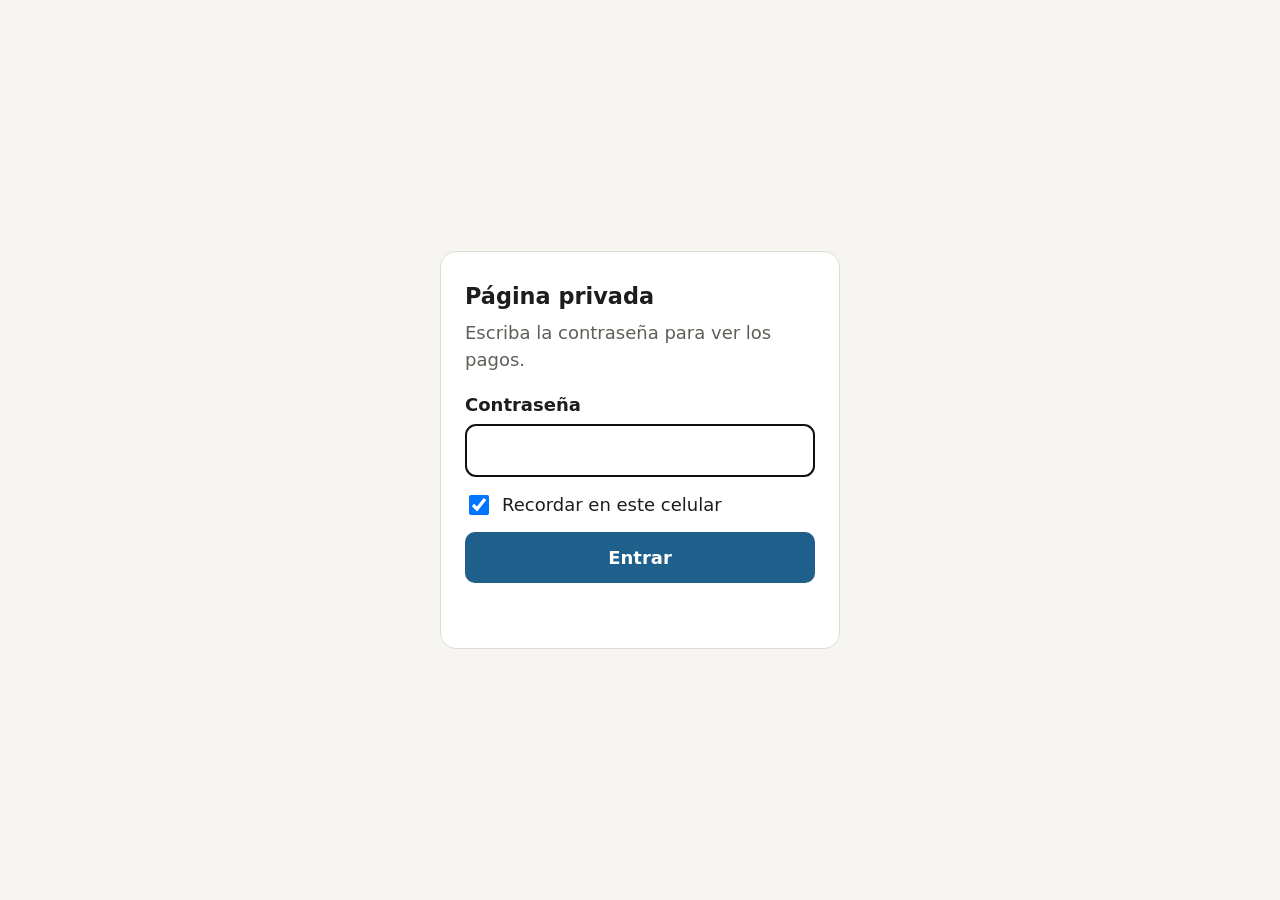
==== commit 01a03c9a: "Late-interest rate selector (CETES, annual or monthly %) and fix remembered-unlock race Co-Authored-" ====
--- a/tauro-pagos/index.html
+++ b/tauro-pagos/index.html
@@ -33,7 +33,7 @@
   <button id="go">Entrar</button>
   <div id="err" role="alert"></div>
 </form>
-<script id="payload" type="application/json">{"v": 1, "iter": 310000, "salt": "OiTnlEoMm4WLWMF/altY2w==", "iv": "2/ASWWK5CyGhXAJ8", "ct": "ao+GTaFha1YXGdVFWs4cpIYagTpmuNbmf4hGSudQXwuX+sLywJwSijpVIfPvBiMAOcY6h7tb2lIQM2n9IM712NcM8kpmscmwS9BQhwAkHv0hUUOuw9PBDDTBz+2vFG0XsiqC67YfOIvHTNq/[base64]/dMAQ9r9I/3HBpyhW3/fhkT87rbLjSGi6Go9iD/t/2PlcNhcp6A74iDt0P2qAP0sGK6930mjJw7j2foNlNP0jA9XUq52/xfLEYBSs3eijy15451FWFL2Ypc1oRy4IFeVHi1swjT0ZmXoZoeP6qGg8J1D7atPZ5pHb4E9R1pJxJQFabPSkOGQXXUr4NlOEtb/[base64]/1EXvwZs2hsklWAP9MrDgp43jy7eyo4Ve2cEsM6v/GfTJhQL4q46cmKPYRg/vNjgHE/5PmBG9HE1rDZgXrGjUlNggOhzf4DpSGoy+M+6zr+pIzn7f61yQMTnwPJUSrk173UO91tZ16WyznpoiQaayeBMGH04+sGgspBX8pGi0EawRbKyayZy3Wo7X0CjMgfGeWTRXEDHvmj32ZCD9MfjPVZY0hz+pHh/N5lXGLFdjrdtB62Cis/xiMmtHqEoumSL6fF988dpNI9JG4rCq0pC/0CUhA80rtqLtn4row70dI2V0s+l1eCwQmd8834cEBQONPCHNwlW4skdysEQa21BOVs3yYB4+ld4/rORGtCqsR6IL2BRWhj74Pr9c32aZZm3jdDAFwv8WgvVySaFFb755eg+lyJxw47QH7iQft8TAt90zq1reb2iwA+sbi5XL8zGLgijR+hJmyS0fPIXxc0uEoU48Q8hzzQs5levFvGYIqDZxRHBoKtfoGeciVtIPjVNOXaxFqPaWgzLQtwXUeBM3P4QApWu9DsuX/5fy5xpOFZU3kndcNus7XYUCu8kfoXVt1Xhul/ndJ3/yQt61iWr/2Ayc48nF3IC3l8hLVlwDF1BGTZpECPHHZ6OjKxmwCxrwuoiqJyBKLk/lEzSJowD8+uBdNgvm+5J54jmCip9IZOAEGG6z8FffvVZ6L5MMKdzYbb+QeYfGNBaPqLgppgRETuiyH5G4rnF3OA9cf1LONP4XQHMek4AEoT6kkUpN0JJ8EK9KepZCzvtDOHbAEnqkv8/qN2OWmkuGpmjbkETzCbgj4GJnOlgxmEAmWVToH+dXxaydXIpWjSyO3s/421Mgcxe6Eqc2ZzaDoErnhIH/D3K2PmQDWlKaEyHE0w0qxckiMM2oCNlAEsXGrb8SA2BI7E/EmvRRZpeIYWoWmLFTpiW4PZZPsZ81yV/0lTs4vWF79gIlqSiFDm5Dtfm3i/iHcHpdKKybwVteDBKSjhSyu+TQIunN/nAPcI8mwvpiS7MOWfnPI/xENHOOwoffdfvgw58aFi8n2IxL61S4eyA1Gs8hjIB8zY+Tujuy8xZPUqZzdDuv3N+UJpQszwXf6PwPcNc5halG1RhRzs+XKrRNZ7UB/k0IRTqIuRTrg+Pht//B/[base64]/9U07AvgUDCtrY+7vJ17iaslJTOVsGye7UIfhEZb2pJ90SbWJlllDvOO8oa2kNXWyWfoErH5UXM4LWuwx75FD7LINISL73hITMOsfp+gVXbA8FPdBHj/2JpgAL/ytE/F0s2ksiIueW+/gO9t+Q77a9aGcBTQROqZD6RnghWSiQbyr2+pAHwdePjqzKYDhcRWq+WWF2u2MZYQwc1ecFm1t0u8asMF2iN6jdpSmFfZsX7kCefv/HSpdqAiCACTBBJSpSmQ4RHaxH23OCQY9h3H7cRXO/sDFIrXYUdRSEs4ucKnBZTHA3hYTXeGqykju/OuYHON9mE9J0cxjihffeeaYV/eXQlBP03AN7Ujg0bmqyJrsjWfOIv0sHnEnCJPNrFBWpXH0dHGUhjcGBIwaM8/SlvuURErfjWLv2frhVwKfyC+VamnrKt2mjO+m4vVkwgq0Kflg9F+cKciAyqg7zXh39Ed3+8zFe7AU8SZEQOk30RZ8LJNRfoY7yIJKVIUydNY3O/[base64]/P1MLltMYbsQDnfmdreCjuLxEx7IZaDun+vzZ5Z9n5osgi9VnBPLpGfPE6ACMO9W8CszqoYlXXJ/Vf0Te/H4hzpdFBsRQX8qbblj5KXv9Al2M48YP+0ivzZY5JLBANXGkI84T7VCeeBeHNVIECVh1QemBVRf7Z3R0wDY+sBKVbzXXUsePkOQ4mu15ms/oSMWHDp2jUQ7MXXrHuUjnu4VnO77NbPutyspZsozS1NddqNXajsofeSCJ4cIsrztMm0yG38fWK/G63wUBnMxCwcOuoyFBIYHIbeu5yn0D3uwWJ/BWReL/ECqVAp3puBhdw6AVCTJjtvLEjwrYkp+fWdKBcfqvmLNDOaLsg7Ul+0DRTVKLRz74uXEr9qi+DBMOE3uk5cD+2OHisnAHvArMr7MxuH1egOQSzrJVMxpe0gbWx88Xexg2xk64JXpqxde6sc9VzCP30sgTYQb1TobyRusCjTYAp3hK09s9sLgajjTXwRuQcHt3oGaP/DvLWgbN9N7Ni6Jx8ToxwZk6VaJtOIPIZJCFwMjBRgb5TVZC28xzyGu7npP3d/ziSz/cCQvIXxAz5ALq2ACdJ05arHEjb+pvxi0kmm2IiIcOnzo6duksOAvebwz0rAy+XY6naV/QYafWt/lM6EOU+cncIs1CbEAz4/VaMdPH8vnGD/[base64]/fjNkhP3yrIcL408WmnnmY6qJ0lagLd9DXIWNejl+6cgH18TsCLpdxlb4LeIThHtFYTeQtWEP3Ko/6aAaVFgqOOENZD3113jAzHV0/IYSqOI6RS31CyKIzhatEUTWeGPqPi2rPJ7YGFUhzEA+kDzXlLXOf4xLdC9gfBHnjGoakOwJcknfdXhY+izvvGqdRDRN8/0L6uIefa5DrdmVNHl1cqytVE0WPhRii7X/Rej4o7Jtr6IXrZ+2Krvve7hWootoQNRgCa82qknT2Q3i+dpaFe2FqaTb3uXYqy1xQ/6fH3VDqThTt8kdmpRTgMmVMe84QQFepfkFDw7BXnPVKaxgRAyqf/FPox9oEh0Nc1EVl9ISc+2IwTNTLhCHrKxsJ9qDnpTMjt74brYVMoufBoW3UhykhM2zQJY+zulDrmFiRHbhQ3gaKYxBLikzzCREn9qVyGCTdxc/b6iayJAnyrHQVs+cLT3sb0YOZMKkINNzo6SCyBgoG8agZZ3QHHdMqdz6xo68pk9ZAlU5jNJJ4qn47jZXbk4l4lkiimOfl5LBqNSSuC0+/Y3dUU4WNgs/Y69fOUGTc7pHcJ15hQbPb/RygNy1QZBOPWMsD7xD+thiUDx5BCmV5r/fat6Cik2Cl/O+vvuEo264UGH7/j7zZbkiIO6j/dz/[base64]/SbvTgTQFwagQ6gA7XVKYe875tFDTAanO1qu4gARgqyta+2QcwumODDiTGzy4uuhTtXuBw2QHCxlB7Iz3QBYILF5pwO/kRWiebqtO4Opeos71PT691OVvYJqdD0vqxfAafn1ZIqeHgreN6EIGm16B8PpKEY1gkhNvgyRPnss6sKeESGeIpy2+D0vKMtb8kNRzsl/wNyXWl8Y26ORNIYGskV+q2dtD3DLQ+wwAGUbD82tsw/u3LwYNF5rGbC23rQyIT2mGzCJjPS6mAfUzKD9jfraWhknwXQjdcKzyqpz7KrXpOTz+QQ/mCloyfcSC5eZksU7P6/fYASQicpWsVnPJT2hRwB8SuD0PAySqYHS79Y8nTWElBLbyrRCtgAxlKwgqhFWVpr1DSF6w1BTfB32ykkt/[base64]/nVOPqv8Qg7gVtjmpgXRApsnOMsPR4xqX1pLg+CxKYNbIGWWr+dGxu6dPJmSBswyHhFtAnq5LMxIumO2Y3Lo2uqkcK/vKCSTVM+XA+2k57HsYd3DroOutd+tpziLSP22AzMAyWqRAbNtR6SBDl6wmavwD/LOGluiwbd94qycsIY7voAPjsZiU2HOtaBA8AfPvtc1MrUgNyx+MgEYXFCNc/6KpaGWgXZEa88deQVjvMi7Jm38z1FH4IOahsG/4JAdztzdn0MQHY/[base64]/FXj3KCo01qG7JjmdhuLKykimpKVnCJHFqRAH6vJ83PgfqlFVxGdTI9eMarw/1kUJC2phDFit6W0SXjXWVpLDSlM8XAyVq+ON3W2hA0f0eM7qtmg/1kvkzchBruxtkOheHNWfZLlAbcy4YEKdI+Y/FQQ8cbfTjFbCwA6wqIkUNY/u5LLmpkmj8HXCBzwaaL33NuuKcyS3uznCSOQKM+7D6OmIh7RjEUHV6ggNoGrjbQlDiptTIxOwSeNziYIDMTH8/9N2rtociOf+yAx42K1xMnhp54umQAsUYBghrrPtvemOfVleeVdSs94ZTBriPxCIlLvTbb8USfZyyNSdGdmiW/Gwj6o6Y+glbGj+6aZFYb6S4K0dYCC9qzt50UbRv/k9nNpDfYI5PTjxJGroAHvWrkK8ktM/hyRLjnAi5HLVvUTZe1802aaQKMpCJerCxuBQtl0iYZP25TcXfzlblZG+yBe3R4f027kuw5lPD/3WZvaLa0yP8Qa35GoHFy5sO05rygNVCkQeUxUkc2nZGXNHcUQVimEDfP63uT0MOeW7X/MAd9SzBjyyEfWCaMlMfKnsNVnykLobQ/UZ8eSlgtlKFNQsFZVdTdCdfCYU2Xay3v/PGtRZ80JX9mpvWhjIOSvW/szzTF3yDX0XoJngtN9Y3uqe80QEucezfqwaXlFkrHORLINzChfx/J16m/3eHm7KG7FSPRTQzZWE3H9FMx+7zgB/0HFEnH6FfOE+LmdyQcXgxgr+m4VOgt1fIyJZr9S1LzdJQJzHGevYhgjnAhTp6WoGLKGQvIxTWTMv8Ie21YZHD47wISByVtUOjq/HdAoAMcFpqRXcqtCjePHnQLHDD6ARsocaK0waadM9qESS3DvIwP7aFZfKEEUpMFccIc/e05WwXUJAHcgiKKcWkj3ECUUKPRI1aBV8rcUlt0fq7FY5oR16Q2Fx9QDlyJKO5EMO6yR5TwslP5J1WQzj16oKZanv72UG22QhbupSdOCe5ZE4bZFDr153ebm16r0IQ/cBQPfvGwVjLNeszSU7rp/C+DM4/[base64]/8oSooZVhMtzd1bAze2+oPc3Bw9b7CJ6RAr/p5oDIjXqG1fz8bUuiUOAElccLNLHtL3zUb8PFZq7t/LoYpsIYcohQrxnRmLgv2sC0cqXH+01DS3fy/vy0l2d47y/txRaKEcwpvJdlBiIK98yHN906gfblfDVVNxtkQk2rbsZ7rhmS2nMZCK8uU/8AMDUsxhP6T40ok7pDvdEbOTspXU/g8a7S4wbhGr3oURWr08v22R/JV5uzpWsTu06pZGEvETHV6ov71Eml8C9Ry3YugV5QpQTpNIcU2L9aX/r605aJqgqarfk/DAZ+IfOW3IxQcqarxQEx7lH0NuCpYs3aCRRR43bHr7TIxGduTrFaBKDV6/eoEz0W6pdVaK5Atqx55X5wOrtUu2MX9cj4/5Q0AYKGm2NGn+qDpshJxvHNOFV0YZx80EOBVTxrqYSUR2UPY4w2OVOMy7P7C6zVkfqOFCJvK4KMDFCM3zYwIjYeBuE5d5vmnX9Wwtv/qprkGffDD4qwdMHUQJKqENFVESrFIsvA1hWeoYsy8o9+kXSQydMUw/8lPhYIGppvF/vvqtMa/KLgOd8Gtg/lCUNjwKsRHEYDp8ka4629a1D8S9XMr63TK1zI9ljPAzDt9tl/19CT9kPVzE9aWhxemQd0x+e4UKLeGcPAdIaBwLWYIPHWnB1RdGI/w2KTJFww1oCAL9KRHbUhJ2Aj9GnuhtxVeC9k4ADLZpqClTsLDfndF1//skIfDGODLsUZVXzHCpPxxCFJ2SoM885uqx+Elk7rCpcoLrBaf1no4RQgEmmCoK4RCYgKHFMBmMSHjovQVYi0YC1j0sJt7iE18tUx88iHSRXf8rUHhuVrK5fepDyMTrp6ud6HAYeYpKsjrmwsF2nYow3OZQHGmsMtn1vLHcYOpOKSVVKFFTEj/m2dSKydsWpw1/5qgMSljMWI1tPJEuVi90zezp9AqhVQQDOJNqD9rxggqdt5hVSKjUs/sxszFDGu5yE8+BH5phaoUi9OaLPiTf5Enkw0eMR81MiqdOJZKWhi3DjudD5axcKAGegSB8FZ6gy7alqTIXng0sMTcckdfLmZpj9Spq2IEiG5DpBsBssaRRGOAt6k0wh2yjmF/983c3+StqR0RIJ1rvPcatcaWD/iRrE7uK2SILFCStKia+w4LZ7F4IoWuyi6SJ5WVl9GKAzOlum2rhoBgj22VvbCu4pN8Zjyoxfc3rGACebSiruvMRpsrgSLN8cunKPB5f2V7M+Cj9FPSVrrHxZmkWl2Enfl+CF1OOqU4lvvLHMdB7vBcsOPmitvZQX++23wiHdj7GzV/M1lb0Q7a1V9K1ZBFB1Mkto1O8cu8tg7wvAntKO2ptDMs+Ceo4yGuEkgzffFfi3Wvf2GLm8Y3MgZ8ChNy4AmfakKE2vM5Gj0/p5lcwbBxbFcrsmvzP6vUXVGQ+z2IQaRTtXuq1CtzdCzH3qs+5NoHaynkO/Sxav0/NgYjo6e1xqCt9X/CGlOh5dMgJSaMRwKSj8nk9OV5mpLh6WBDHaJzH8CSbOcoFm5om9Ve/lcfhx40NnjBkJLfX8X4buoIvJRl7hskN3rzrxNYILip/5tVemulF2MLDq2Eqmjds0h41JDnzkuPuA0Mc2NACQac60oQauhtlNrll2HZlsszvCMC37y2Nlz3TwHzJSeGEeEgeaZFz8N7QlNFfWi+w2kY868jjFs/CXdBBnTBojSHMjwRDWpfp4MQIAMDCLouoo4Nth8SW8Emfe6wZnqWnME/zwYgAq4DWU6GZTn78vdmTdVdDfUxDFWwnwD1V4vhg4pdLEREmPqtAZdzrUQGAeVRp3oPH8iEfVZ80wfzYddMIicwpzA7D34PKJ9KY2Wu/ssrDgjkT9il4YOz7CmKyvVfPE0riUafNDkjWRa+uPc3fBFuVTYEbcYGIAXVglbO6IdJ+wG9KCNYu9e3i/vY18dZSwBHJMVRb3Map2RIfoiij7VuRpkVO8FlXVgmTU5Vfrn0vOeR8NQEt/nl2n+pmv0i87grdezg1GnmVkQVp1jvUzc/22jlxXjcL+CAY1AB4RPnMvIqZ1QbgdCrEfsOCZhvEUcyKL/wpMHaGeuTMIwRYQq99t4lXmifLUC90KlI3ee2AWtimG+O+HgiZCTQ5kVnWvHNieX0h5czUtIDNt8ulOIXlGkEm7s9Zdy3qMQZHn7UV4SNx6CszokQp3KOWPxzgC8aNWB+eKNUZsq5Q4h8v5KvwM+e7oaCxDclb0ojYZ4/QiYnAH2IASgu3NQ1ykiTrnOKQ5I1kpxp1GUgFCVdCGznNqngtg445LGpAIwGzk68d6vbvwcIb7fOlWvJauvRBHpDYl6EBB5b9uwnpv4PQn2hyp6Ja5XSQZE9ucM8TqmXJyFvvuCnO/dR9eKEJbYVL4nMIDx8bu+kzg7jOgpAsJbLgjqVsUI+r+/iVL0Tj1icOJIPYUxCrdtHnT9zukxMvxs1K0t+hWGEF4RdvMtQRJjoUXQ9gQsK+BnUO6ly/kwCZg1HpXzaQZnesNXaiQJpyMf4wmC0TsuPLtmUzY1L1Ulx1ORo77Fjkc5pJW5A5tMrGEbE75h5Ub5UFEmi/PiRQjasJiB04U/hcFHE5WO+qRk94/EfMeCtzs6ObxkUoacbGIhOa+QT8epiU8RV1JaXhacRYvD9GghtWIGFeChYyWeWpV8bNdHdkCRobrAhSLG04wfItrBQaPvq+19trD7jC90V9zdD52E+7b1PZXDktx1dH+YIo97KbFESdGQJDKeLRypqtsxS+ETzlJc1TwnFzE3ThVBuIYc0l/1K3JLNtyKOLrpgpmXks/[base64]/dgh5DdLea50t6cnPdxTvZYehyMHjPsruMV2nhEqS7W75bFMt2Tg9/WigxKl2BYnJF57rY5DKezho68FMUDOtyjWXDsoFeG23Liprh+2VGgUuTUB34YZSCmW7amKrpzmXBA0NfPR+A1R8sjksGqKP7WekHAeWUPomjHSi+pNlVSPAQW8CXV2ah8hbiI6qws66z8qoD5Atm/mosCrDdjkPD0Di7LJ7oOFARzvwav4GWEZDoItSyrJ8m4B85dmMbKiCkHQeZ7ubiNqFC7R/en1elWOUzL3lN4Rb7Nt7l1jkisUFYGqxkV/fs/TwxNQ7FlYzdrpWpmjq4yGt8Mv0HSJrJMBdfQWD/fI243V//FO2YjjvO8xBWmufN7db1O928RDVE49Wx+B8c9lFrpWRxsWnIjyc6jiJdVXPBoAbjO7sd/gNWqHKlmDltLbpA3m7NtsnnSaqWQ0CqauO4i6Tx+SLNfnBSdwXyg/gFRe0iIZ8SQ710deIUHdirA0PuiRTg2o7Pl9169q70qO22M+R6kgcdKrfNsPCcE8DwXQJ2DA7dFSPMfyF96lmIkB/[base64]/vGVgAU8n8eewXyXeWaRzJpwJBKpsx+hmwQjj47Q57pxlZchD67Pp7X0HVpSf+YLtQ51+fBYBlT42YQ1E4NrM2JP9tMP3Mk1+H9o5jY2SwVUYNld2+xgEHA+rKARLmiCDwHd3VjqnI+9b/NY2MI6QQZhTLK95XW8viCJ1TV4LBNt66VmXDPZ7O+4ujSAN9+mXV9APN4v0hQWfaq1PoSlHSjux9mMkU06Fjm/Eukld1btPoyep7yb/aoPkrATnuifsbqnv6nC4J0W1k8zoBzGphQyZKev4213xku3VnK0x1Q6r+LbzEF4q14QgmJfX+t/HThuuu7qs7OqLRjSunTTqJsZcJGpujdmYtBeZ2H9btyZ/hI2ve6E8Enk7ws7zR3cq/o86zyl5VM33FwDFnt3sHNwByLYRpEdV6sOg5IX73CT9aOdlhD/Kyx+AkDlRvO+Q7Ao3oSgPO2Y0dayQ1cStgEJHBx5oLdZ8fWYzYq2FB8zofl/+j4tJPEtNFB2ZAUJmGJA0Y/x8oiihuK2duKveGWpbtIOzo+CLMpSfN5sY6B9mSyLYHIihcnEjgHAY7rwBsjhIwtR3tygl0YvpNRugw3r9OnxiIp0cI5Coo7kpE+X+cNbeJ/QNPDxMBRXX584E9ai3PfFYedErSXcBgUQMtJlzSvynNQtwz4J+vNDbuO6mKMHm6YUSiuTmGpe1lUR1HHmD1xdrTlUpuA9KBKjYEs9/JKYUhyO18EGbBCaSm+LwFfiYDHFrqHfEvz3fSux5B2j5vXYa7a6w0/20nQfnQdNjIom5TsjkPenJkPGK4A/xaiouwg96W7Z7qGgiiBtwINYyZGdsthb6YjxuLhlJ63VWq2XRVWzs4/M5zH8t2PiEru/[base64]/r3z0cEfnhWg7g/FRSUfO1joYznBLFe9BaBoMfZ+C65f/7c+d0u36BksIm6YO1OoouXtXzk7xzFcKoaDphk1nWxJFRbH0Hteh6AciUoiQz5mOm7tSwrxS+qrr97SmKZRiQJPdBQRH5ayESphsOsvaEsSIxIspxgudb7Gw9jxLUCy/oUoI3npEJFDxVqHzx4HmEbp36Iz3pu43L/NvNueQTRe9wilC8hXhMOVcK8mldQYjxCeBecjKkQPTY6JjO6FPvpzVmwQv+zNSng1/SMPHIizqgyB3VlEWJ2fOuI9D5eJSiKY7fAFO018yQbAOs0KyQz14+LcfE9JVCWgDlJ2Vv6wyLhhqL/8ZdCpGb/Wk/PUrKO/[base64]/4/wEGouL09T05NIcHmLoLN0e1QrBdx+qoyZr1xy08GEs+Qgc6gX0kJzDYM+XqhgS1/czqwDd5xtarPK7b9NwugP4FHWvIBZYgZ1a9Ke0ZW8deWeHtrjSlkuPXN8yRc6MlTuETzrzgcbG6K+kayx29p354Xaz1joJwFa3PO0p8isrGz/ere30dUrEdqciuCrlwUgeTX//g/xMw5/I7jgRmBQ2ZRFUdMg/rcGEKGLE5svsL2k5UJfzOalh8hls5KzcvX4nz425n6/ejq97KJVn4mZX4i1V72ON5Mt5MN+1wzTM2WGVxHcpBjQbyhoVMl10+AufAIOBQ7ieSpfDoHyNam5z+21wQPRVIX4jwHEusKHUBDuSQW7Hp1XdchVfu+PgFkaoLJXNK5m/TEoKzgb3jLiukWNi/YlV/G+LVO3mOV0PDhuxeBOjWxg5vhETVuC2YLRRVHc3SdARkB/IlrO+lUQT3FT/63E+WL9uKC9CRUtk4QHznmV2Z4EdleCi87p6At1gYO3LFnrzqZqR/kgX1UKgZMPXjBGDq4/JweMyVe/BZFBHlzXeyOqNlKL0J2qWdsdNWQaY+/rZTpDmj3b4FRk9U3ci6H65cdb5lRpeIfOd2o1QyIODyRO2hb7yfFpORSb6Wsh8+f/mtd36p3dcS7jdQx/4De7g2qcZ0wkLIbQYv1XI7LHd1/hjhnguknydWRQ0aXWpx7i7YtU4Y29Do36SSleXACYkeNkizULAb1zWxx2K0QVjcda2Ofgo/8inH/6fN8mumUXo1wSU2/DKEg8KlZtlSBMqfh1F7M+6uX4iwXS7kdaAoLcI8frGvkh/SW6q3WkJFcrWeSQurhu8/Vrz+BoV6rbR99WBifDQnNGzPQ8YAlfT9R++7Zb6hqCcsmES9YrdPWdvwCwXVhJ/lPWgQX3exifSgc/1NXxTjdHYdWj4ZICw+wFeLmwP7WcQjTQ3ZqbALMNoxo+xFdOARxefHNCrjFHp2cvuecqTmHHK/wEydPy8hvVWwLf2afImdUmzlrsaobLDsm0fYEFq3Xu23rVUQFQ8pXPertTcNhd52+9W1/MKc/njsairzJxsYA1GQ686xfpd96Gnoz+d0nOSTpbiNfTk6dyJlCsjd5EoIQhw1WZBImgzHNTzv+rrFAv5ize/pYVXKHkHq+1plC5IJw0CUhV6wdGujvQVk7s3elOtII8gr5l4CYttxRuNw9EMBc+g8S1bjbaNWnT5Jzu8yOCRDrpZzd5WVFVbTkkicX2+kh+vZ7hqzA3W55AU/rzXIkvwBkUo5Up19koZvTG309QCHtCdhAV6AGvorCCZsXe1LxpbcBB89LO62uP49k11bK4ENpW896pCNz5wzLTgBkRKF7Ea+BG4heyVAzo07z/D/k2LOdkOeDkP3nqGnseII7bfO1mIWQK6fwArghRftPFW+XM83wvwYBWMs4n1DhIT7K2HIhrYaHQ3Ulw0CTjMtm38+zuFINTjCY9A5rQe0H6WiMLQc+FT7Yme/+TkFqMNosV4gZZPm1Kv58UdHQiy5S5/OoOkBj9WeshQ2Qq6AB/u7jimmHop6UDp5e/P1bwIULCSqEv//ie8Eqzow+h1vLOO1goJhW8OFSkdat/xLIePdmLbXcxhTPxspgT0dAZw4FenQ0xVttFZmWPl9+8wCOf2Ggy2FK9qYq6FehkM/UDid+WG5pHDtafkzso4GXTWe8f07lMgHTY8oFcSvn9WtzHjXKxcakAxDEVa7B16szRgqlCq0QK41P/qZqIkSXRbhfrE8BzAWXVXGxS+XDCd6CkpEFG7nxWHJh8v/KxyfUONSd8ESVW0D4XUf/944vd+5/GjHHZzp4F/dno1EE0M7Qvhs3q4BOxq17v+PgXY1PcxOUKBBOrYF0tdSMzC2Su0+rEV6niLJzEcHhyoN4Htq0JpEpWUKQF2bIav1tNlLFso2WOG2/FwbQc5KriY3Kg9YMUfHbxmF9QwQ9WYTeNi03K3x/P4ax7vLq4ey5j7xp7mzkLwRodbzT8L7K9oXu/KTCA/SP2tu2F/40P5x8nL0YguzHXYSk/3BloCkLJF5BTg/3bJQcUdcW0949x36fIvuH//4Fi8r9jEIbY2eOkrCbCvR6bq5hALZJ6jGepHtGaLfrU19K4WiYDoyQWyYOgYcXBk76Eexjp94U06ivUP05xJuxGNEmLxh46jp2pyh1AMbAPLEhsWDrC8qcZ012mbdiS1QmcmPvEQyqcXI8I7HcCWnMZpiQ5WkF82yVePIjuSCSlnHJZNOEvth9xgdIV4lhmt/E5yC4FAKWqaH9dJiv5fb2+Uik98tvdBBtBrVkccKth/gHNTZEVuQtv0WKd0bZUD7ydnjzfmA/eyk52SQAh/q1js5WUVz97WWLY5M67UDNPyQPEaLs1po+Qy8baafJYaIgDrHbkArx6JLJWJ2yJsZ/0zdVKOej7+b8DnEyNrKCiGfBifra+ndQ1tdqyW+Ek0X1NzIv82HKocLVFkRStbDLxHF6tRxFT1UtbRKJjzvrrHMyFk0q5PApkk/g3ijyw1pE+0DZneDdvHEEjebBMI6K/BRs6gcu3bunq+T4geIuM+dv3dAAhFfc1vQHt+IWoYPYQ853vckANGQz5ipUTwWB840joBsA/NcXXMWKYFrtnt8ih92k0edCImfCOy1M5kCxExknUaaZHOhh69r4V9GsdCraP36TsJlUK4VYKRfMdS4EiAySoKTA+EgYvpREKsMJOB5cgTfvsP2n+XZVJZtUbSZ3BR0GCC2/2wW3eDWTniockI5Bzt6VpDhDMblAevH3U4ajHGQq2G+kkFYHaOu66/rKMhz17/akK43z1sFU6Btmc2pmuoS/5pmC0BE6AKDrxD7leSKv+iR7PjO3//Zk/M3eVZPnvCOpKxorCew8A6UrGVcEc86vZwlK4q+HygVkjJ4EgZHSABJnqE3YkI5qHSC616+uPvvaMCJn98o+AgCOVWKJDr+3hSynlDjimkoV1evvkHY/131fJqvpxGDPdr1MoqumjHgv+CltQbQrWMkbx0OUKCXdgxnMTcDL+jjej9J3h5Z8h5qESv5f/wXtP+WtqXpIoR7Qrp56CvZ0iOBP1ycBBvh1n66KekzztN+bpZIMsyAY7S8s1CPhvdg8IrC0DpYleBu7wfaTABt8Tszj1wIIkqa+b12Z7w4oWDCy08+JE8CP5PkAKTg+vnYQQZSlLAFqiZYg9YKhFKB/ATuhKgS/[base64]/[base64]/qg5Ur3omzVL5G/36wnkMbGTvOCcb4fLFZOgtndsk4ZUlHnH0au5IDV2/2k6oEsB8u/j3HlEPFHUJZoAWndREsDCLHqvcc1jaBvFLyg1KZZI50ExIotEUOiUlNcFdiuQLXm3khuQbjxQGDEuMKW/HkZ1iEUmp/00W+4TZS1xqWNBXgzHsVsJq5LIi5BaZaQ0OKsbky536x1tY8QwCPFV7qYMtAuSRMIkyk1pWs3tjvHyAB8WaGHgS63wphfZ7STxH8v2yBkK3sqMqk+aQANCggHxFQ2yULyhiq/8jxRCGmx4uW9r29eI5kt+AvyzPgTJVlVtMKImHdiyVMDtDDnMPN7dp5Ni1b1fiLtPZbJCyYKKb3g8I6IJtFhfXbP87Af0l+ksNXoaD5G89dhWbYVYR9QzyoJmOjgusIwGcqLGr2mKt5eSlthcI4MKMdGfkVytFgUZ2KZd9yQbSGQVrHrOCTUYrJYMSYnotNh/+2+bCKdw/CGwSf8npI+v78d/TALoitFHM8JMCaAwLl8O7/g/NZfv/tmos0cyIcwOOlfhM0q9bX3VkJDkrk4dmjGeLeCEC67tZpfKfcE8n4SNgAO3/mW74/USmKpnR4cZnUWCdmyAPNs1X8kohBDy2W2f19qsnWhrHVpuIvWB4wIMuEpeZA5a0HLPV7WZpn0oV8XQ3xS0tRmZshR11sgxWplZl9trSfuCFYhEGxE6arFXHSDSiRj1KA+LkGoxNMAfhToLIURr3dnzYNG6sQ+3PGdZj8ARyv4LE7fQ/NSEb1E0Z7WOzXgB+hDjI6Zs9nbGsHpJUAxzVrKnJC8zcWUkt2w3d7DulgYXTHcmhroucwLwJoispM6FRna17TYRqw1HffQwZTF8xSE06oP4a6oZ2aAKdZ49gbrK7hHp2fUlgFQfU8RTPP7S4jCy56HGUN5NeMPej6CBg4sZ/Cmyj4RytPqNBLFoJz5VXf98NscV5AvIAymBuuLtUU1YplLizKh7LhKbrzTvdJthoY2fAYWfI4Vj1L4Ii3QyfH353oQ5srLQeb8hfS83u6BoJE5yp55VB9IaRz5V/[base64]/OOfT5zO6VKQKrk6RHdkI6pRPOpEsUJemM2nWUlhFacu5LcWxUpaZZCi+AS8Fq6TOnt6808/OV2Fx1VrkFm12eKf1LCYXXyQPbIkh8g+1R8enqMXJlANUYLKCoLPxE2lo2R/jq8K57OAM203T/lireaxaXXelbopYSetC+01r8rgSk0CqD5NoTT+fiGI8sCmnRwqnaJH0KmIUk26OS3ba4c7qGlVmDNHwgn9OjlG9jlcfNqlFtUNyG+E3MoO9e6T5wUSw0HOPiaq2CJTn1RUfkzy/tlvd8SMWYxXSlJU7YM+cplm3QinLDIrp/URllY79PGYqzujh/zL3ICYouXciPaQgXQjBHdud2UXuHAP3TxvHuvrJ8kx6JW3v3nxNJTMnv/7XP6KSpyWYqByAmP3GoAY0rObrtMEL1AzVsAH3jPyLp/XWGeU76Nhnio5QFFtSNakDzuxDFTtSqbx4q2Gm20cEC+exVo6wLlvtGkbWwc51hFFH3UbRgaqGz/fOMqZA/sL6uVI0rXuIx55FOSH1xw3/9/asIeWKUg/9WR2CmOLta/No+9Z9VGkbrvjV4mtC6hNusKglIcVY81MJW4SSUcWsYxR9Yo7RbHwAsKYQhEnN9iLQ/od3exkNUr8xGJerp49e/4Aiauh7XZM/9gG/6ZIQTRxPnBXsddoHVoPJHF+5148DcSVaSK0I4iyUYaFAj+9GVxMEPPre1Gr7Yz+DsbHFsIw7Nj124jCd3N8kfFVpJNdMmXmuaK8IeSpyGDo5kUWnLYAbhiLytu9ao7mq3N86wsY23o2vIr18ryJqS/cmSpgrjen4IH/LnS1t75SN9JyW9GIRqvHXU/GBXnagbFe2g9L23ZUB9jlYk6ENBxwyNc1KhKJejaNherEIBlI6GjAeYuCUtOlrSXA9+gIc0W4PtlrNenlpchlI5oKbkdG95lcfgiulpFRhVCKvdpHnDxuURBpITZFwBWXfpoTOEDQ32U7cumNOdj9HsLrbjgP9ZC0hr3fzYpG3FE7nCVRPTE93PzMH1n/jq1ybMWXDHkKt1szIZY+Y81zKEB45co1OgBM0n3CUFheBFoQOt4z7EkW0vGLBud36loQZkKBfJMBEiDUcn1/3TvkCeMGRqwaRVPeFGP8zh81ggr0ii1queSugN+mSUqNN15Rx+BJRxI6IeWW2YYd2ATxzpNbARz1qc6Sd6prj/mUoOb3HKRoZdK+0h4Z+EjiEXfqwBGeK67GdLT8ZlllVEm7A7zKhRN+FOOqLYuoaKWF4wsw9Ytyz/C0Y725Ewc4VqPPGc+cyKYVXhRTv5wL2a9+DktM0Cwfu3divts7ElK8X32xavqJYfhLQkNIbnjZ51f7woG+tShJ0uOFEAvSHcqy/CjDovKKqAj9jAzdc/gjku6VOEGIH5zOs9enIvdvN/XbJ6lcS5hgkjC68MuGpjUChx5md3368WbvPxsy+lOM2V/p7anhvNXYyojxORzpiqOi137pgGaq8G18lOeU/o7Xi3AYqf4+QOwQ50kWNqQnK+glCmXCPgLUthN9JypVjlVgBs0sqcOk0ZIFDlP/kQMWS9lQZAaP4kyouoylqVP/i1bnSJueJtbQnbCep6xe+XVt/PPTBbd+r1EibcjX5fIW65F/q/[base64]/5IU6dI+8E/peq6VaHzCxs0g3GklZughFzRqP3U00pfpjqsaO9nm8A97TkHtoPVwEa40HwES4OhhJt4G+ykGqMoaFwbuIaqZpHPaNovZm7xF6oBruo2JJgMkPnS1IkmrgpzUS7wd3tSFyKUA+Lpec0ddKlS3SoBDMn6+eDlWkoz93gCyt/Rv6/RZs/1yqNYsVi2/cnhJDhK/ysUBs/GTPioxHw/aN6S7cFz4MzTAb1e8t1LHP6OU7VVKYCR5oii/uQGnwYsHsmBcPhelGotRsK1o4zuRFgeH9OKvcmTygMd8vBf0QgQxKsfUPiur46WO76vPZhjEx6KqxgH74qFx2x+cIL9wGeLUluUiUs89zqSNx6wiTnp7h4qM1MwktIkQJCy4H3DhlLcfarwWxUEjF9Nj2m8XNyuq7QdczIpz0qdbqM5/wgaZdr4rs46J8SO38+f811EzzXgChwqAMTsAuUhKx4WaGCnZcpcEE7GzZtKLmt+dNh4l7BQAU4Moe/AwHECzmR30Bylf241TOTwhkmlAStnKKW9w6bo2VGTtf/iTjsj7tDZJtg9TA7SV0b0Qs3BPkpFruCKRdVHPgXlzwY6mm52L5d6f5uX/[base64]/F5QyyeXXJi6xWAp+Na2p3sMIjN+fbDit5oG2Wgq8VrQ56BfOxZzPuFitnmfw3S7FDcEUzq6LCcYnWQIn5/hfKTDEXJPt1o1zd80oWdh/6jS/X1iWlneXSWPztpNL9Yk24QEAU1JaVy0OOt05jWZL+Zt/dLYI7ls34uA8WBrtbLoabTPdzcNQ/hmgQKqw3Z4bbgLIRM+kKz9bRvREyuDas2EX1yrzUGD5VfWl/GKW/FZJQJk7anSD6bbBP6ucIlmKmaeaFtJzYTiJWviQB+/YSE3NkMoTNkABQFrm+TyZ1Fh+3obEpDgTUYNj6dd9stAV+/[base64]/gnhPSJ1zfhonL7RklPoqK0dNoOWvDh7qEADtmBQPr80Qge6efABsFvHy3KqUmXMIj54cmCg9iJpcDLEm/vDomtr56VePjQd5n6awx3f7H3Fit+UruGZv4Gi2rNRCBrqngSHwLKOZtcc3Vy/z0I32Y0p6gHywyNyTLVNc+zen9+syi1qjTHezMNbIZ7uEQd0wtoAmvInlYnA+dIpHiJaOuzfI9Uj1GBSRINAEO/tdoVc4LHjZME+QO0jETqUYccq3lR/Ayyt7PUtcrMSkbvpDljKcmBUNVNaY49+mG6KjrsGjNZkScqaQ2GHF7Mlwtd6Hw2UgmVJ7PhdV8hmHO4QNgGWpD0NYaLM0hnN/rJ2Vy2oLcOg/z9vDadLZkwVYGfYLOMMCvg6dSw+DuJLCTCb7kcnQ4jFzKo12UqS6GZKMJWyqChAxuZT4ZduJLZdnYDlzaVc7NVu/48Zb3a7LBoOgCzEjBhWO1e3VSDsNuOoJXaOGd/zRLYXlV7fCBv9WV5LZUdonHiG8eyBMZf7ff5yO4WaXG1/D5ObkL1Ey1SFUmw8xXmGooZSYZwyzmb/n+gRcT2zKuPR+sdBmdnplvBMR06ZFE3XFA21dKVz9/JR/7au5WdSgq1JqlWFYG4JPrfK5Vwy4WYpZI2roxDk9cEn7ucQUTNvqbqebCpBHPD8Fq4j8BZh2m2lkvnrhGMiCJint4yp0Uc0HlKrsNlZAgYNZYrOacpEY/a9anSXsmTJh12MiGWJJS/QJ2c48DHddsV34fXuaxhSyLO+roHhyO6AhRZfVRf40WlrVI3rFiphRV6WONUPMl/CFSWnNlkARg9GRjxE/+ALjVE1aHzlQIdzUpbGzbg24OWwx63MZcy6tYiUBmMpCAc7UaQv6R8jEvk9LzrWmc82OWo+5tzjTnVkCSdyQwB4Srg/pyQR2d9j1pUPW5n7gPJ5ILpghG/O4otRWsUzVINIpRxOWN8bFbUbFoUbJ0dy1vR0LKHHMeNxDzKwDunZXMjKVUILf08dyVdhKgwGFKOZN2HEu+vSJWPEmM5XxsHTuoccjp/Ml6W/qXhiuBJSiDFkzW8U31SWogmjUJUrU4xMjY36pmA4cGIUeZO7p1ZgexaIcTBEt7g4wl8vT/0sC3uSuf8eA5O4hABSIBIzbnreJAWm82YpOuLHp30uzWucxg/c92RRcxoGOaJq084tI2LKnfgo9ZcbAsNSnGh2CJZhiGhIJq2zViZPh+899iEdwa/xUvHZ8XlDm/vaG6XKHOPYzdbp55cC7SG+KKHz9sXMhhYOQL1l8cJvbvwlEaw5jvDT0Z3pZf/vdYJNrhR0/NZifTXHZcoEgcjsIizBeT7T2qszOIdtKyVOoCwSTOhGZ4RoMlq1or/OqQ7jteVPTeSJtxypPgzoLp3iuPWyTdqYd5dklv149R4Vx7eCmY4dMkZtPUTY6ogtHKfliTC8ycdk2qc29Ignl05g9Rjt/9pQgf4z/pv0OA6skhVEMbRe5qsoORC0KN6pp2btCjcGS+ugK6x53Ut2rSg5IlfYO0gvr87841b3wd1tesFBW7easkIG3qncVGwWRl2qg/rN4AKAU9Vys488h4J3SZbaoUmGkL/Jlpt/pgAZWZQJTxKbCnPrgzp9b7C3AfkYtgRNJCAxANeMC2+vfzp29TqQdNaaN7F/u1/sXpUPykahHZeNvskR1lPwtXh7uSNpsf0+p3OQ+Wd2xFvMBz0UcBu2ai1UGcbHee5sS00k2E+tmP8pFF3wQt0l121lEHAzz9nQFprCmqdmwERI73OK//saWeDiNUpNJJwrZpUWGFbJ8o1/iRr970bQl5pCJwIU5W7hTsgg0a8GXeSHq1xbJUWxEdS10CUNEqd8GV1Iikuds1ZdWyQxfjcABZy2PRPN1FvA8h+PxuwTjsJTF3aViY31gmsfMtwzuVfsgOLz4TDjCpBxhH5ThIAulR6OtGlhX2xd4XkeAYXtEtB8oLz9WnWH6bUBW+9fphwy+qBxjn2tcYw8vl5/h8vTek/keZZWeVhW5n96Wq46TWTel7vTEiyPpyAFrRZDTqenolnpQ34zVnICFRn7vx5HHNgMiWoR3fyHXJJSqV0qi6BwpoU/NE+EDPwmKeWH4Z+4iniqhL+RWxk/qklWe0pNGf8DtoQKcLqlnNq9ieInJNwLcPmpuz5Uq5ouTmdtcFA8X3Wvj+R3Qkdnvk41ceMaEiT8s/NrE66hZo2OIWaHgQzgiV/CgEw6gS/wYXJGZRJoPSRbD62B6KFCr8Xw5LtEqgaQL8yOyvCYz2AAJMtHH8RiFH3Q299Oa0fzhQ/sA2RyvS5lmBZMH9DGYZMF/1zU4FdKmlIz9N0h8l30ZzRYeWUzZ06SHtFZz1smRC+tTXxF7Ooz/1YWb5IbH+HXGDcPSuROfzW2UQjUl+FRv37jbMY05KlMhde3P/+XLdxvEsYhiOU8B7EVJILtJSCusI2lhSSoMwTQzW4qouVCd6Yfd/wx2jI4tfOH6WtgCui69v9NOmQXelypqBlg1RvMCE+rLY1ffKRjWa7mz5E/LaONzFfUvX+Qa/fhMnVVTK+blrV7JG1OAfLq6i9cxfmErR/tqCaQjaHYEbDDqVnUgJqZ59TZ3RuG1LndGQDVHPm+z3Q/7/PW3mQj1n6wP2POe1T6VSJwKZjYgIM9j7mZ+me6CSUfKI+pX5WxjXQeLlReBoBW5ozkLsBcRtJrSzk5GJSLiG93ru83ALu2mV4SyvMSqR7b8BAKPGJNC9NDWsNDghLlFe0m5oSVTclv2z0gl+xYF9IcEUSvDRto0BhlYET+/R2sjNXh9Q4VnRm9kpjF/O/bVKlPgXrqr2qPIA7x0z0znmm7us+BnVuh7MF2N1KTAmXOPsOTal1tx1Km5Bk0yAJ+Seatk/[base64]/RLXKV07pR+PUenCW+uY0RjqGDmmjNmopUZLvAOu1ygMBXxDJIpP7pFtnjyJL8qPrd+Dhb2CUyJTzDLOUyo6KS6tv4kth7ie1h4oOzNFHGr4KsJnUKq5uAj8SijnG1XL/[base64]/+7wx17L5kslTGs5PLW7mBmdNmjrZ1aQt5tAREaPadb+E4H+corHeTMtZR5Uh1XGY/AAPuQjB/H3HmuOFRC+GEiS0vs85fTiMc8ceF2M/xFrMT+BMO9290Id3Nhe/KwstAxtoZ/Zekh5JnKn7oIYG5Ygx3w76cmVxHxrhGQfDMs3abz2FEX/rD3ltsgwHBCoNOcAWpgAjHQto4XiTEn2WGU/nIuFf76BfKqqXhw2B0/MrwWxjULok54cRRbECingmKZNAMQM/G7gXVL4NTEHjO8BWDGhrxnQcJkoXCjK4S3Aivvr1HDmbUQ3WJ8v+iiQZKhP/fSXBWXsdyO0MexMCqeG1UJdUdbSZQ92MF3g635/arPXBdhZB3oK6vfFIcLyCUQ9Srx5v7W1Og2tAzzn9UiEGPkAOleXN/AMTB/dDct8syNOS7foeGPVGiGnWhuo1yTI7EhNyICPRCEuM1ymECe8somxAd8P6V6ekhFGsA/Wxlw2chtVBzHHhM/3B9+zWLCIqGiSvopJ8XioIXFEVxVgNuUMq0+yA/ykS0mWhC/EnpyGl93LBQYZ5o/pQ8josGuFRfB5/I+UB0nV5XF+bMRieXt5EdGVIOxdwocJWNCtk5mspY19K81D6odmd1l/[base64]/GojOFazFdPliGBS7DXywtKGLSxpNjIoOyJLJIplSKmSABCfTPsGRWT2EazIQ6kB+WUf/OGSdvliPtnBpGOD3ldDoFdeWT7rDcfBmtrSddnMuiNPnzb/j112Kyhmc3IM2OKf1oay3W33XtNZg45KQQTp5mJ+7kp2CRN0uOKKqTxE9WLLKiOC8MCZ1rkqg359PwjCMdFlabSdRENhKdW5etUiP4sBfG4iyw0KVRZUnvMW4bSnPfVjPPhflvfK6Ty+1IyQwYWsHO/VfxKO40XbvBXhilfKibMEeNww/gn/RaD0wLAz1RsPCD8/W9Xnzs2cEitLywUhFPlyRa/[base64]/jTaQeLOCjqfpSxjcbro561y/kjpNJ0TusPiI44ovX6UZ0HAEwqTMDObl9K3I0OhjygMc/XRrttE+q88eyRS4Rc6JM7iXASYXx8GHQ2Yy3mWKqT/SCP3kes8Qp3otIc13A+C1CdPllSpQ1Xq+d1frHRd6f2NvcUv1jf3XOiyZhDdoIO26t4zjOEWHQhGequ/3jQVQAaJUrmnDc3xBE+jlzg/PZD3o+hCJe6NjZBXjk0UcE9hyX3GSEJm754hF5RDNBhoHQedY9aW1DL7WQT1Fum/J55VEvWznTjA8KJUU4tE9Km4hOftgjedLmIr5U2AyCv2dgLJW4bRdwO35vOOpyIO+CfOpYZhs4V3jdZ2ABCumQJSyyLH5oqqT12tWmbhX3RnEQAT+EKKBk0Uu75x6ITQUg56+aYmGN8oDsLu2DtdS3MgnKaA5DSzd3JE0glORe4+pop9yTrYlCcoHYT0WLZ/JZ0HWY3C453WeOepWiHfSDvlOyl1Jm154q2YAUly/EuAKwAiZNafHCS4Y4jI5OU7HmGC0ut7AGFZOhLxnbdfqEVC0K2Ewjb3eRm7CPRCZIXBU5sMtcEOkmnDcMxvYwKtKGGPCuREneZajHBMfOMdJPVxP12soEPdlTYUXTdV9as/lvbLg+YXm2TGE0Zppf0imZ13O6nvQhDHRsYPGfgZGufqTWa863brVpALngCIrAHBzGjE1EhtCCCPPj1cIJsoFT4V+OMq6bsUK+S2gNBOgYuofswaVenuqJOj5XQFQlivtV1H+x9zd3P/S0mu0UUOACkgXSG5D1fbsoC4ApKRHMO5klZOHq5nOahgiKqOQm6hbkxb8OZrzMYujGUtWUDPIT/p1V7KomQpccoe5kCgFVMIOQjRz24emqBKA6rs8RqKYsAylC2xVJF4CUf2lPHQk50A7p+6+eNj/X1JhRmJi9LMYmFdiUTC+gD8IcfyCrmoXdRS74UQUB3vFXO/NlJUIZnHqCaFCdQeQTQb2WTwPyDmV65oQWcKagUQbuvzn1lwyEbots+wLLSQa74xOcPZEMZbd8WglVBMtXH3bB4ptmP6rK4s7ExCnnaGnaCPl1PrYIyQx9D/0j1qz64E5fLhQpeh/hTb9oheYSUlHQOnTqBDMKNw3WBrHn8csGfhfBFfMfMMi1m+xxvjWezfhOo9su97k46E22Uk031loFjfr9Bn6CeP2HovOp/jKVfVgGAuE5dORgbuMNSh2/KIVlsjRmCFod+mJJZ6dTo4iwJuhIN65XHH2k/5JGIDpMXjVuPE0i5VZnMi1kaCRhnvw67Dq3NExRlWZIbk53k5GYjmpAfZoo87mCIuhgB2aqu/lBad21e+7/h3IfGOwJtYXnpxCOvEzgWrO2GdqAvhrdmzWphZkp2bsfiIDKjNOY2PrHKxWPagJg50p1ST2HKUTUjdCjFpnhG2ziZF9XN9FaPeowG2Q7lUT7n7ff1LLBqmzj7cWQryuAg4EhF6EAhlmUdOK9WZU/uQouVUO4TEMSKfEswA+cu8QQk/DXoz+lWe8nbAW0wyFY4Fpbb4omqiiB1bwFNk7pAEFLeo19D1TwKe+tA8D/TtURqUHGcl2SgABSTsiYyuigUUlPiMTc6YsR0HqWTYZGu0sagiyUdCt78SIeQsW5d1EmIER9EWdojx2Vgctu8odU0/2KyqFEn/fbmAGxG2nAgbLefzEBjXboCkb//[base64]/p4FQHHwmIufkPwkXwiBehdst86SuFBIPAbcKSuGnGx4xRGRjEtSjHpUyV4K9LYUESy0inpmMx6e86EExBHE7K+Q23rHkxwTDtev6d2LGB91sXnmwXt8vW/8/jKkBvlKr+gA+D1FfofSj0f8dhgZoGjnTsF/yrUIc8tvxfXYSrwKDHKeltDcPBGKu1iulxRMJTHZUP24YLkzIraBlHYenLX7MIKwzywnr/6sJS/uCNcLvZelcU0sx/5cinGs359BYaZuH+E7v8uiTNagWdI0RXqkTVHEfMQKKES0Jj/qT1rI7ONFrP40lsVzIOefdMPyAugzJ9AADx2I0vphxvdcMmBprai7/cMelHm3LF0FPa17tXUxohjLbJ/frCQDcIovOiAQiBU3fFq0OzLCMywmE5sxr3StNEiiYzUPxyJv4ItT8AkBZKbQjFo/xZBzFu8i3iC/g/6lwbKmetMZJQJehcb0D7j8kDKmLvU45Uxaw/6qHu+xLMTipC3/0ddD2XUcYV59M5OlV2Sts20ImrJ98BtyGDZlCnVDrjKVHQOeB3sbZHVdBE9gzgVKHqDq3AGkPxtwVveW93JgV1xIKkdASgez7LXLP8dUME+2b0UUVQRHusSwAbfFLwaeQkr7nnGckVFZ3DWFtO4WNglsFCvFw2TYEX+q0JHM4AYH0kVljBSryj3jeW98ZB8dk0kxAA/dFaIG8O3pHyivRl17IZ9xzPCN9TIaHBT9zSya20mOAsy7so1Pdes5pjbB+Oeo9Lc4sOAqVsjNp0rBHHqutg6rR/w4DHdEvxTyzGIzVZzKmZaS1hqCjF9gBGq+vZQSyyFU7QSTjaVUdY5jtfjsaPjDUfHKDDljcmazJFGiqWvgPS43FUKbe+TVkTNCRI8w6M03JZNqg71R6w4j8Bm+/Xaz1XiZtzFvo2IEy5mGyuPTft1Pomaq/wA2CdGdU/poj6xZPU0KbyBH4DA5SiR6vUcb0qHfE09KjpiYuQLKl4LaMutD3T7uLnjtqZFOI6yj+GWQX0/ANTpIZ7LSBvKlz5knrLv5MSg3+toX7+UsDdNooecb+Ma6VI3OOHw2HsEO51jLW0hb/MldUCYIw+gr6oTSrgsdTpA1GA0EEyGvhzzXwqdIR0kMGzHcL0MtuAarghb+17/F5ZCX5953HeZU1406vdAf/ynnl2p0FStCAlt/tbZrCkSslyCPcQhPuecOaYvsqqk7AeNK7sP3P9PK2PnHMD+vnxWeuWKVPu9uf7tGi4VmsUp7JZXIBVh4RxHq0c9EaZDocuEuTfuFZxaOL+QB0ZYkY7+3asJ29dUu8UhooHPK7/8NgjQB+plsTFo6sDNAgVrIOYjOFaJTT9hYpXx+KOFx5SoMybaZg/nN7V0umWPTM+g+HJCDeYLof+sbDwFUw5UWOf8VYq6ASzSfsLKGS59n+bqJuE9t0Z9zyuHKebc1ZuGyUAKKDswRgC/YZnj4LlHk280UxC2//BfSghWlpLlhHhdc70fnPro+BU84Ogc6yfnjP4FDX8P8uZ951zEDQZTQnRT18ww96YQrQAd3ztza09LiWn5X+B6sD/xReOChs7/ewcQn8NktL3kJtKmKJJUok7kpoW28//g7/RN+D1XJVlRQ62JDBnHB7B0hSoUDhARjk2SHJlhNxlcbPfdND5XdQyAyTsyrB9Et9ik4mc1kUHB7kZJxPueiCKuoS+E5BdABU48q3uSORsYdxQbgQVc6uJryneC6EmRMmWddDHXIwY3j5s3Zr8H/eE1mkB3DaeNqbDNmF6XjDpABH/puVWYlsUu4XBc3yl+/fe54f2azgkmEBPsUaBEPeiCzcweSAOklgNGk3cmM5Ai+BO0+4bUZLLern/UBPy1hkI7nGehRARJixLgLtlLAVXWQ2Up9VHWuq6LFssXYPtc62oXk2r+55WhGDSbd1qxOryLsRVVzcrijr8vlNtWXHJCjznSwGE6EnF55eV01Kb7fXtEzZzWCVUlvQd95gu87+iXAvgVuOLW+cIXPItOMeX46TWI/pxizzgNn1Qgqh03+BHwvVvVx5AhjHiJdLuTBcrdUi2E1J9TtBbVKzwCvP/XCF3GefevfRe0oaqxeQ286XAxzdlMkJj2o1cdI3DK5pFVdxp2kfmGyz52fmDd9QrKiEcfn159HAC+SPCfwVJVJMlv5lE2gGmfP7vrcZJSPKwtcnki204RqVdyi106PSObMeuB9EOT+5bdJR4N/k/[base64]/ZdSozLZ4jLvBEbMYXOMoAOI+aJQ5EpKO6i0NG/7O4ahcZ8KFLWpRNSF8sgFe6BqyaESHyTsSySqrDwC9xPuHmkghpn5CZuI3pXmBaeAlRE1rt3jxDJdJUuy27szfj7oNsGKwIBgjpm8i4cL/oj+vwzNlXxkiaHYneXUin/[base64]/FFfYNgd3XxdV2JGKGDAJnJWtwNRJxMkcXOLEEDcSyS3oW8SfKvqKnefEmXhJafp29LtPl0nRC38qJkGk2rSlPXGLoZCdkHgE6FmDtNQnPzIoJfVtVM7mzdYWUkP7LHkdS7bkXeikGAgpIU9SKs8L2QsBidBLXRfVClz0mm4Y7zQQOfgz5+VyuCb/EJqICcHDH3/4c6WcKVDEpWR3+hz+KufWSRnU4HVASB9pzLzr6wF9RED2hqLidJi9A4VUG/+yRhipwpXu3CUwodhf1sLaASLoaZp4Q+v0lJDczxEqKJfW2Ukr5A9Nbsr5wxVyCTWGQP/UrliZpJvGkyjdtBMudjr5nA39fVLGs+4X9Ch9qbMZ+QtegVm/V9hbQV9jIoc9tJwROpdM90QN52J5jmU42KHApa2IdBvyaoZgQ4l/73KetezyAvhrDnmoLIPfKZRFZJ/RpD7ksPlB/xRPZlbYx+o7KyEPwj4plxbdqKRlsYC0MBM0Eh38CjpAMLjuAzZKWrDrWn+nUHt5wBMP9yIxr+sEVL9qP0kCtxbHDGGWJzBLpHkFVv7ysDFj3XBTwE0xwo7v6aIcAaz71H6BL5QdB4D+vVFGsaL7E9C0onpHPdlJYorjwrMgVtrgfK6RovJ3z0tMWQfq366Rg10qx/[base64]/gjksfofWRTho7GVzNsjuDKF2PdRLDN9HT5jXczsiZgqIXiLtwjHFetVVcXOb+B9pPWZW3buZ4neQaKFrK1y4nKcYx1gRpHLpF7eYG44BdyDqIlkzcBerhxKXnxACqztskzx/fjqziTe24I/c6dAG0CMzDKYNldd90zWnU/RiZAuIJA21yTDzKoQEfb3ofR4p6ptIK8dbqP3O2Ai2p/s/ew+hl0FUlCI1lBOsQGwYDkOi/taZc8M8gORK+QYwslN2f7IaZDdfBAHcNVClo7YtzjWYQ4hHw7ibs64UWY+0TSwRr3nS2+FXNO0lHKotKQwK06XDtzEgAhDV2hMzfpM3tUTZSWeRXayA34QLNGJF4dMn0MAn4iEIb0jZAYVK3SzuGdnFjR2HbJuVtfrkPBQJIK/3x3Wri4BdTs6FaRGQILGcDkHEvBP65hM5hYI0Fdrw/ZiR88CmqdhB0pd2QmhTs383uOjACLfbRcE/sEgEF1Uslh27KGATYx/Z4DaKCp/Qwy5islpaAe0+nGi521ABj04O3NFRy+t5CutPFNEln4IXpwm/vxCK1tISAf3sO2R9W/4UvTh5JBJxOskclywYLHF7zx5RtXfFi3l0ywBNjg++Dr27pxfhpjTbOvV5d5ATDeEf/0nuGduxdlTpw1hgyuWRL8RaZyQ9y9FUpKbLLoczNZRrW05EdzQXHLYz0YHZW0809Gc6D+a66CZ8h+CcBnIj6UjPss3x0VI7sRfGFDlruGmZRWir7hi/HkxOGAtTiUgxP0qENBdmV8h0AfsQCIjCOlnj8I0FlJW2kUNT0UJTMeNnYD1SOLXgO52GYBot+oGju5EyOGxvneKhrrkkoCDg0d/DkmZbdJBj8T6n6F9LY1FFwzEbjCqtalPagALJ1M4LTUlnpcRL80ylv/Hh1YW77Mqp7vzAFH1LiUrXM1NMVcglFONQSyb2n7931x4PQvwfMPmxTxjXEyL1xsQ+CnwjA8GrwyVaJZmJWnZ+vV54DLbtGaKc1H4MGtqHAijFYg+pdW+3Y2k7CBCYeB9J9rgPljo7XeoZF1ELhUaZtth2lq7XshP4uVFyMr8/bDiy76qzOvzxnWL2gPLycoM8EtmMJ501w5scmkx9kCxu7AI6ygLifp2z+11nTWhZK0VUkoMq0i0CyEJzSlucxCWv9KGu8tTKQRBkXYy8gZHFqPrDKb6hHIdgqTMQJZrJLtfEnpsXELPmXGylrV06Giqd0ZYBW6EBwc3uSJaEYL62pr2AojkJAedfky/L01eyZ5uXKIfFXJ6VSzCFyzIVii/d5PfNrf8GW4w1cGEYd6mAx6vNP4EFEKh1FpxkPU/BB/W78Gz33jn3cRyXxHI6bW4uXv0oZlUgRAcr8j1lvNXa/MxklKUG0x7/MuYaSdJTtOiXLWUa0ScR1rSYyYRdijW89gOZJ4pcQ6d371eoPBlPr35Hl03p07kvxdMOIChIyl9XfzgRrnVny1EKa/tXJxyMZ823zslcBiUvykFZuJBxqTi7fwla4Bo+fY3ugtAoYqwOijnxc9h0CDyzV6zPyTDdUUhBpegkH+swxpiyGg/FfRC73vgc1J8+Znd6NH0dFGLTHG/[base64]/EbppUMqcgiA2MrKIZs2bnSfQc5+NE//OYGsFi45TWsAPirIfdMcBCqFU0/Ca94Hr0MxVSMJ6HntazqjZBSUkrW6/I74etjbgdVUGW136oBP+Cf87ILgSNLXcCcyAkGQZmNpbW5QL1lJ7IbAgJqZYnTqBhl2O3dYrrUrhCU1q/4gaIcgxzxd+cUogcBA+llf404dcIrcOJW344RHM9S5kDM2/+bAOuQg6EdgaK/[base64]/vT/trDpiCP2gkKOxHuFPNKYY6bX6g9i5efYdHdyG1auoxKr9b9lSpuDR0qbhwXzakOu6qA5i2qp/84j6tpIfqIZP9zY5pCkoDGmeSDd68CQu0DhttimJaN50IU6R/wCiP4kkhM5mTul37BcXb9X6LknCogROwIpGYSlRwGEejSDjFHmGPH3vWmrQIBRgPbji6hVSPz7JqwPGP29emjm/DOzhDF2M2xFJfCADV8z2aN83Cf1VHjtRtunfcJWNtibP4hBnRx4dIBXMnZs430mc5UdRE15thucTC0g5Emd5Tk9A+yWEZO7lL4+ICGFbR5j7qeix/8GB6o8wx6yyW7tN7LLvRvpZPR9x+mFE0uvTkWQ2FxE9qe9/Hv6I08fs9VYOEVelhkjDj2xKfyFUTeAejdEg8aqAUa6IaMlrwpHRW0QOrGTH5R2KZcOu8k4wwDxnpW0iZNJ5Nqmw60rTWfpAR+67NxYcqu5MjBNq28WhHTsrknyc1UGwDfhxUdHKVNbeWDnn8WIKBUv6F/CqH6dk9fgHxS6xTLw/wss8hfW80wmAuZ5ipM6UvXcPbaqDhCpQBROSMQF5xh0C05NSeTxZK7R03ur1BcihIsQIOdF5Gs7hrHvYuVNEaFSQMUr7F77OzVdU0AMZEUQp7Tugpn0rBIirWzklbMLz04buu0aDXB++DO4w/Cb3GbAiG5yc74m2r3A2j9/r6HbqHjByOQrzJIlB8PbXpn7o1VF/CfrXK3QpQGtf6KRbSrlMW8pX/duFkc3MQJOUEUroEL+TDAQyg+SocwLrJtPzEiwBmce7AY2K8dCQmaP5NrEPB7/zPJ02PSicQFyEVYQ6rVfuNaPsbDCY3OSfY7rhX5KZ+TY1MLW8SqdLiV8wTr96LLU01X9UihgMzADFTAQN0l+GgttCbN71n+NfRiQnvaWj457iRTK+o2j6Z0aU151JscIuL+LTYE8wGRYQhHpltwiuN9Ts25mOiXX4aZufekIuu1l9FpwGy0s/quqL3wye/a+qam3p1Dm+GbqTumoZNV4+feMMNS+Sn8qMgCCb/zGbeftWlH/UfKPE2NThEGlhfzLZU0K/NLffOZc7TOuOhOzzYTE9stve82kL/nk9eg42I1cknQRlYqSe6dsrNm5mgEmdXjjWU3bQzscF8rzvZeWTb2QwVPAe1hl1s1mjZhqdyLXuWGczKNI3SqcvmAZLkEmMyM+6JoYpftR7HUyL8m+vHNLZ6qszw+QC9w2cOOtZCxZikQJbhCeAi3P7flxR9iZQTBn4oHtnSGStWeXym6CZGg6+G5xgvaxEr7W/[base64]/I111sQCfzZ8yr5jdaXXge90xiVteyOwYM7zc1azUc3hCBCDOwe8rBbtExdyIAdF1R/Mdz2qdt3N+MllSVYXqZDKpWPEf/mSXxnGr5LRXLcXXoodlXFOgBR1tifbZRJLI3t+wbJUWzcEu8u8kaXqcUJeD66U745PWKmaIvsjU0e6GD2BBndTbSmAI9BirU5znwmdXy0VDTUe+UR2wXdK4rFGOG+boLhDmeC/sPFcwbe7cNPgxX5ZW3gmiS5sb3clXts6lTNmrZ7lhog4Ew04ALed7kG+fHO0KNhbDexejYAA1T77SZX7zFp2RWZms64towYtzCsul+s2SGbfeEckoufOTJ2BTOtZixUjNjul3U0FhcDmclxAHpAdbfPgYopKezZGLWP74nqznEso3ZyAUmgkejvM3qE/agPkmiYYF7oSS44iFaYe/mtZaeFZG7ZqWOKYniIcrd6t+k5X+/qP+pPcslkcqOUGTIL0dWWzYhwFDiJK9o9Nz22ydueiu+IKkNoqM/CxMuMQPJn7/ZFQkyMkesSue7UprNGEzhmWUka7P8KRk6vI6i1E62jcZlLaTVzdTP4ERxMe6WyPSN+7TpoeBwbkGAlLwWyDjxkgvOfilTOsBH1uN1jydPp7XaCxr4EnKSPgvBHx9H5pRtwPq17RUW9VAC1ao4V+WYbx/FBzUBe8YiujtWcNRmtNN/N7ygwdx+LC"}</script>
+<script id="payload" type="application/json">{"v": 1, "iter": 310000, "salt": "iVoHN0kkQaiX5Qe4Sl23uw==", "iv": "A9hdQnyQFqQPu9z7", "ct": "JQ1RNcEms/p7DhsVLwrcnULrGyrjhpdVZUoym2d/0sitSQ0f1bcaTSGfOc16L6C+jbLKDieTnsBc4b38HWKUzHi/m2wjG8wku5qqpFq0p7ukeKE7wETpEQjIPGwYp1uy25dOGmLYz3QyTQF2i3Xj/mk8hXkgEm0puRDvXmvggzjrGUu2q6sU93PWxhTRCOJNVDqkv5EmVsYeg7IIVCbNFOql4rTwMK0rGH0ZShiTdRkKWF/+q9Cs2o2T61IZhuFg+cBljRTIHzsa9A2kkRZ8N/BoHCBKPi5Tv0FvujgUnPwIgSCzUGR8UXLXOLRecitSl2erBa314NQLvQ5Jf8HoJ8rBd/Xu8P00Apr8UiYAIn7ER6eC1wyqmQbGl7+mi1Z8fMwIYqN1iHbzBr8a7HGiibTtviqHE0XdKQJWuNu0xgg348SRyo9EoeI4AyuEnSwmtLsY2atgoSog4HPsYTn3oTaEHQG0ofutYj/xCcL6N8d2/9NOI3mp7JNViRMb8nggVUV+DdNjHBDeL0KZimki3e/QMFjqAyt0vjSGNxrLpwd2bWVZ9D0tveI3EulgS03Mx3WxShijnh7+cDXrAPUncrzoIJg1qdeSdN/lsM/r/HOpaFvjkBlHZl+3D4oMMD7QvniDjDjOLLKstL7z/Xiq1g30ZnMsctUv0AQPlDdOhbrfSMdWAeK1hKyuXeIIlkK0/nD7rx5509/9XIM0PgKZmdRUYYjNmqiD04Km3zmij3TLhLGTkK/N8+iVbDXQ1oH+Orzb9HmyB/4ilZvpHVAB6D7B4uMuvTLJHF3US9jKDLNoOm/rk7eHVSxcfaYFav5v4jZq/5okSy9YBRENRPPfUdLK68hGDD3GCkNhR1xuS5itZlcU0iZrdbzPp/KmkMvacmjcbns5iPYz03cSEvMaMY+Hg598qT9os/y8WfEAshCBok3DFntbXYsmMocfLZYFPAKOjPT4R2w6X5TywDDt4+LOI1LWat3U12fk4rEiUIfTVAIAraTGt8HFlAxhQMRoPKhM3vN2MzBFmiBsXc6avo2HXq20x9s/SxAAzreu8r0wgeXW32OAh5x/kqgJMb6J/f3Jxl47Vdfvwsp+r+KZwS7AyCsHMlwDrZ52r6lV7rwisrOfszC0ai7F3HPvWTu+qUHzlWYzqiHaFMUN/WLxqlG2VwAUgh312Vndhz4CQ6FQc/6K7EV/SBbb+HVLVopw+r5QE5mMq37RL8XAKBZwqgvDmaBcBwMunNKP38tD9sruinU6e9Vi5TiJp4J8Y58oNtQANu+XlQtuQ4beSHgr/TyLdCobJVQ3nnbtu1HE1vjvfvxb+UwwWYaJwx/rLdTX3cwrFvo92K1pnP6G5tIDUkb/0zRZRP4e16OIvOQjSYxA1GmuGqPZVzj5D8MuJQVWukE2yCc+BzQ16mqdoHMdYsFkGVAgknF38mslKlEzczHlDtiCEk2ZJ/XhW/mdmbv5GXCW6i+6piHJ3OB8iRGsmzCevU/z1JqmDNVBs1GjD2kDv3Eyv4ekh13qQVQedFVM6MU0EIckjIhlEDby/la/txnbjZiV8hHPXQpg+8sETFGKEf1YT9qi5i+fq+38WRXX01enoo69y3kKRSci5f+g/C+089iWXegwy9ZbGEuBMBYbj7QtuOVAPtRDReBx0dUY1tfYRgCxk3bNuMydIOXFk9T8IZgt+zAORt3XyPAhY24zE0VRdXSWjkg0wJixDyj/hxzeYvYvG4fWVakgq/vGCxjY05gXgd7fEDrH8/VIl9XNQivpfGv9/GG9BfS6pxTAxaqwdZPcfNCqCXW8s3C715OvGNnuiK+vJ2INmi+4vTHgWxut2KjLaOT7fMhKY6gMCjF/VHdl8AjrDx3yiSDf978/XsaiolUn4+P+yWATp9uQb2dgsCmaGg3mCQUKDSy8oMRfUgp0oIEQEf5erP/r0s4U+NcxJnAPOmuaYHevvUrelMI+It5OoyKe5rvIpuRK9UCiHHk3royRMl+ETx8mBAg3N9uBF5ve/klPfPcZ5szSHKn1d4mcajH538kedNVnzn9C1bHXoTOgh0CTgs3i+9swyCs9IzuyfDhCX/cjstMCpM5AD0PwShMhFKEwGuxdPlypJNn8AdBJflzi31ojMcoAjOA4iz6LaI9+WeND0AVlQqo5Pv/WJwZiovZGjtxEYE25Be31eP8omMyWkqXl+kYsnWzrRkzU1EGkHZCoNiFaEhMOrBY+YX0qWraPgldSx5BF9vSZacI6XCWx4ewectXLIT9QUtjMs4Q3h18em1e5BMWbUff6G2IljhuFWTooHCgbDWUVUBvkJ5wb81XPq0xa2dfBwHlqmVFT5hQ6F7BKl5QHwzMRsWGXI/xi3LD/bZyTUYgdOMaaGHrHIpBZ1sKPc3KcznayNK9uPXBMqLxGIwgSyuLzOsa3y3q+/af+huqKgIqu352S8OB52QsoNYoGefq7YNi35zfzKQrqPpTSm2Wcq35oQsvWIBvmvZco2s8vWlN5hBR/3o2rLs+0QdaPNeZ6umaD3OR47KDBOl+0P1/HuMWx4x8JQaNiwfQw+JvEylgYk0TNo29uS5zOscLYWwk5/jRmQXFwwk+k6TKZ7j4oO1yNKjiTzdguHZTzvSG7hUHNpIfnwrrKiA2kIZp9393+6U0HtxnSWVvEN5baszX9fhrwS5FPLK2D0SrUA65XaNK+BDGV29dp8iFf49n6UHySmSJxHNfqEvXjPQHJuwLU2eigBnB5zzF4A+lJUhpjZIzcstp/vyv8wZnUT5SPySuCPbPtbJYNQ/MYKTTCnSJmoTxsrNOK3DQvS1qfAm1IeNSFCP/lGM09QfNc1TYPhyXfv0TbLQHkD5LoZNrTQpY3+Xt6y/[base64]/KUZ7RdnHcPEKUQfiXxBVWvhkt2pmESDpWn6m2K8AaJKdQycrgPHIdk8uMXeZHkpnnXNVYrom2mGgSVJX/BQDGW3XM3ElYrwN2ZqMtAzYR3vCiU6Ew6CcFaZejQjg4ttCG4AEMz3AqYh/[base64]/jdWyYfhVFzfALgPbfn5UZl/GJ7QzaERTulHPKysPKvqU2CQuL9CJqwJkMFZ6blXyd+EIHIQ8b0IHHMVlXqhbgt1jaJ/QyPYNzRy7xBDCeI96k5j+dPmvVKCLIJarrw9xR76UKnmf+fr5HYt+T5P/81mrGoxBLuZO1m6uOBc/Np7FdM53aGVZ0+nRRqDAvcfNyqiYOfj1aYAYUuy4FfY048ixpruQeMxw9k11m5KzvjkcAI3SwZ/psy/XMleqdP6kkR51R4V+8E93DGuHAtusuB3jhimlWd5v/tbcMldm3bMArlXJe4DD6TDv3gnN37CzYTZkZlsaifrf1piQX315CJv7ztVLq3GQ3NQROOheaY/T8td/Ytwawz02lo4YB6e+ZL7MEaeKZUhYG7Yk/k64D1aTj1SB8CR58c2ZmRQbUK/jXrBoYrf0kyu6fTrQJU6w4QlbQsIu5e1lC81nAFPk1rsUSp+YweE0/lglBxzM0EzWX00IuJNGFYqRqoR/RysGCVZn+kNg0n1C5v9L6Yj2jn5VS74+1gcWqx8m2VhTjBeUOJG/UB3BaVMW3e3tKzc+D604fHvXyNnocLR0HhmzAYLX7o5JcYh+GFRH+t5xaf563oJkKlzPLm+Jpl7Xqq/grmQ2Vrm4WN4VI7vELsKYiLUOizoFNIsD7A1WoC19Z6IZDbzsfEgqNYY9CmHxQSzCb8wj1YSCkM83xjv9vEU0aVsdrNpNZ+PWe6vBzbBd0V+r6I8M2+AUF07OkwF0fo9Y1fWTRj4lqHER+aaou/QQH9HcAcGXt7iqBPN4PMg+4Urfvk22IONuxpBrfy85iGJ/jZzn/S6h1ZtjIHZtIByoIbHCG6lfdCtuu2vZ77q+LSKqP2xR984HfCnhYlXqm5z6Xha7b6/JbcczWl9ZaE6MKjUEIFiwkV6T5jZPDdc96amIsKCK4JyFsWh5fKrG65z2kHwwAFCcddQxvtPgKPqWyjeGMnRXVf+kvejSLfNxI71bo6XRW913IDx3wbDunUY3+6JuVsdp77l3kA6eP/yvfgCTtaJ31eblnguA3X+OKRR/5V4jQ16cFEAcLiKmiPBj30OzaFNboeGGUwssACM8sCNTFEXkJsEipBGQBDC4ZqKdivCguxYQKXDfEU1UImNxzvYEL4y14CY22/iNhBxpIvsiii6ZX0vJjdtoxeNIuEXSavV8CLd80xiowebXvCRUBKd2z5yHYwwrAFvuAh97/bORUBETqMteTdbfJ0KnYH19MLOuEpnXu8FJ8EdzliBKdVTV9FDsW8m7VuYlXJkXGEgDn/lSVDLd1FootLFOaKCFQYm3ZVMC4B3edE4fU0qmBV0vB4IrwJ50/IIMT9Grog7xOaeuqqu4BBTQk/chpNT1RzCRzBi8BgjF6lNv/a0MDuFKUfmXMMWmGsd3CZ/PdjhrzKH5USmqTaB8H+Y3lotvJR8PTSsaj6Zz2aOyhMtF3/a1DStaXeAz6w0tBhPS0Z7Aahjpas9s99EbvjDSzgdehLXgSuYwcSDCq/vbRYX9QwPDBg2J8TR5RCIMlaxXtLg4s5EaPz3/HgyPW3fnIgXqNU6xsdF8jztXLVMHnSxzEzaoWT+RDrF1Q8fzRne9sBVLCT9t/rk7uiNGjKqv/f5nAYrmX+BpINTVUTbDovgRBcpAmgVH8hjkUCxEar/yShD/A8elVYcfhfHvRvbGYd7d8AWpy1v8mUh3XGpFDwjQIsyzBonABRCPdp9HUuGPiMn1pFieJ40+ji16tG82ejJLXXwXFi+DVg/WIVZvKRER6Z16ajrZoiX1rHuBXcGA0i9w+9KjmohKtyRgAASuRqBS7zN7Q99yl1E2m7phNvxwR3ic6ep6PJ7RvC9zrE7HtzoEmN9L2zhVH4XTMnyd5ra6CXNfaov7/AsyymUJQ6Os0Rr1C3tQ9Pa0zoYp6/bGpbpcnz2xs7E2uqhLFoVyOa6YbQHQZJ2tCiEyhtminKKnO5wP//EQer08MJDHa11bDkJcGzUkPyMIopt90NBqZmfXSicCwoTP5gQcS88YXY3U92lNpQ7sAknGqIgPYTwrY/1IBZKiGA3kCch1of/vOqiV9Fy12f2HELKlgdziiF5AN5tDbS0qThxDeNrPxyoZjplV5WleEpl181vlqZ4AlI0lgkdhDR+/efOu8k9mW1Soir/qJegZyNqgRSn1cdArSLoP5aO9PzBSrC/3FBnY1GOJ/L9krrghl0Bk27sHXOENC10oFEB/WmfdQt47HVCP9v/ndKjDylx/JmwueH3VIe21T17JLcxkOLvCg7yP5BJ00qoGqri5NMMoDINZxp1VuRcrvngoVHG/sggwFwWoXDIDIEiWfZ5vCDT9Hw1fS5uEelvHZPpRq1QwvM2fDoqDCrD36ZWDE+8a8T+Xgj5UTzxGYkFnwCZ38VtWiANh9Qe3pBY6XnWo53AvS14f9OPRyHWGhUTr9n1/5fa/FJvP5vRlJL/Znv4j8iW/[base64]/UoA90iv2ur0sopPCk/[base64]/6Ublw6izSq8ha687vBofQCk9dvzFGkmtr42d3FMw/YJu6xYKva97UtAnFtevDOMe4TNXJF81MoIRPlJ0uM/o6ZiUOLO2OrJEbLmUNA3Sp9ht++0huqieEGoE0kVfgUAixrLIIXuDaOHKGrqBpAJ4o1x/lnkCMYCFglfMzjNcD3UNoFLsB/t2mhh+RSL1SiMCpSmJGJt4pLPCaYlV8zU6NTRXuquO25S18bgjp0s0qTlr2PuLWi9BXkxzUr3us7LDRjEQI2iDVcUniJQoWI3VAJyttDphMW7apX4xzb/Mw5YDLpg2cgP7aTgslxBhsJbtL/dndVJw4CP9jhj5li9EkNoivitPCjQduIQBAiaDK/oj3Hcv7Zgjoiknq2zVXWhg6qZG5pE7kbhwDds6yX6NK1D3XYimSmKZg7XLEkDLhO9iQkxpzf8wMIZjPIbJh5J2gdYZQQPxQCLzHctUeL6BuOd+AG0C6JYP0rf9orMv6MsCrYe0z/Aks2DfMmjCiu33jfFLrYJ5MF6yV5FTgX/p8LTV70fVuBaPAMe6Pd9gDR6z5Lrtz9jNTkL/Xv20kZyJELGty9Cm198A4AX+FYekHTLzDjrDtcDR0QCpiUvUeFMICAxjlgrANFgCslmz8SOTH87UibchraCSiDFKf/utuRUM20AGNdu0dhpo1Fo9pyKU5tZA723VjwgzffIu3EiDLIgZgs7IYvgJFgCdwrZhbjJLrxU9L2k8rIo7wn9RxUGLTjo4kBaUXJ8eOUSOLhytW8DYOvrfo62ljxTC1s8SQ6QJ3O1v/tu6oJScyrSIvcsWmL5mQo+xAPWsj2caC0ZE515+xVKoQuRZ/5m4X3u9+xkI87+M8jLglLzezvnWdIQ9pfLDuMm6YQEnzbyfAXYq6zdCp/yL0gFuryGAf2v1+JrJBS21ePI7ChfJNmdOBWb4qOrq7vCvFW+fwSq4AxPt1n7DxCTLd6K4WcxB8+0nrVAt1KR/mV//ZxAku/KpRu09urVCyg6+0fGuyVI8P7u5FEshcfzeAINcyAqJ8pbCzJcJViZJkMNFsCMfPWlJtlNCshg57MzFqolZ8hYEqMYrtsHE03PXfpBrZiS0wW6F784VOy+sktGI3pQ9JIcutiAWHW5PXXQu4cdesxVjCwIphd8EfF5xth5Y/35Pruq/GaJg4x4vIIZl1K8pHLcew8PDm7jQuXPIJV+dXYN5JbA8rl8Fd/GUDAo7KvdJgaJPpggweRCUiwYMpCeJtEWYMts2GiI/2+v0Xa/[base64]/1gsJW27mkjbm6k1g/Fhcx4lsqOnuh7Tufu0NFaGtt9+yY4YjDAWMcH3smZYuXwZFCZmOzHQLebK4ShQtm/VEZyR/8QoOr1JRSW02c6Hc1WVkZ2wuFYorQ23hSrN4EbFpvMPVJZ7nYL4aCnRubzCBowIoEJQ8gLpFnD/[base64]/BTXLsm1SeBRNKGX9n5kKkYasfTp8aSn7h9YVKqtawvJ4XFiiEPonCgyXEMJ+rEgAaChyIzKEXeSmaVT9WGesE5b1J09AaPkJ14Ys2CzaM77AmyKH3MNLEeWzwvZokPBxO6JgUJ8aQev2Hd/CV+9Fip5ZKSPtdG1oQhU+aY/a8FWl4gDfDw8L2RfCIxwO/nXZwXRJDjIIMjBJsJ78WB9ztG1XBX7aKdqLVrame+jKls5MTYJErD2VO0elWaAXt7sqxoljMW5kFQill35rzCRGvJDSDZcOIdE4zFHjuDXGscOxkKbe3AS6nc288QO/E/MMa8UOmeITjlWxWbGQwfAUOrZUhU/2HBjsT1YTjPtzzIyhIYpZ5HRcQeokIWOgRluxOTTcxUeEKKvGQeiUuhoI/Hp65XwQS2WLvXvjdZC0N3iZKwfEJfxCmVx7fBCIlDIS5BQd+nOnfumT32PZQrPZvBsXquWAEP3GH5DkI0tbH6pxLFuoPoXQwlA9SzLzeXpIGuFAr50WwQaQ+/rQwLfeV5ADt4VWa4r73bgOh6v7teABvYV0qWOT+mzXUhJ8GEr44EiILCKaldrsbIsIsU4u1lQZd1izizWZc+QDkzRr248Wpf29iN189o/YmF/e3FfwRxUOUGKDrBn7QrjAHGAkHkiYxyWpeeFa/bZNdNQftVhld4VAm9WkNXW+QVg9adkH86TktSSqlH/sZ4cCFFnE2p4oUvXc/a+iG3CvU9DSMpraEIuQHDgphj6cv5tyTqaX5KzuenHU958mlrOH/liMxTGq9OjXS09wWTyKgLx9pKktLIDDonHOpAZAJSvWGCVo+30nfmSHMdrP6t8b7jnKELlS7cWX9F3HdBysuHPwLmqNx6ZznkyBVf26FGuc8OqKiq51GJn2LThlP/ToPMQictN4NP/KoAegJ0mXXgQ/0E9Rjrf7VD8R6WeqfankKnOsAPGCoTLS+zI9AS1YvcE9o8mIXQ2O9bW/VsZCkYMMSxX1eLQRD2IxsgYXFVFbrQ36AGt9c5A9wgA/GfHWGtFHp83xNSglqeM5yn0vP4W/DGIJ4aC3Xl/[base64]/NOSn59W15pYEe78MosJvNeLnHryx9yppfD1E/1lm2ZIp7Ajhz98GSXJDdt1Jq42M+wMreorqxJdAVJ3buUwyTUdVSZcBQFi6Sj4xQgruXJI7UR0LPxa25sSHcHWPSUBNDwkAXDFElSzBNphv91F6UrZ6+v2+e3QE7rXv4nmb4GzqQ1wEuAmmVDrBV8qZ/P+7dWR6EeKtNAMttnbaBNgZEIaxH++Rof4aBApMpxl4xBsvMV3KWC4w/s2quY+NbZmPyJzE+fQNApc8DLfzVCsf0pOYdGEmrJ2i/eED5MEo9gHNp2pFC0SwGHvaVWvjeVlQfMyI+598fbxTMkR88hK8HYQPIDNh/ZDErxEvQel1zHMCJTxFBrjJHo2JfAF22MAltnG6zUXuKz38S81wZ/H3WrnTnGUQmglYuS2Fzz+HZuoSytgdaE7USwab2GG7GLybY6Fd+uuolhRY2uNIe81r/Ag6YbfXiGgG0wMQ/OzxSTmtczcMbuBMURm8TU3etLSFa7g7kkDBC534ZBqdS04mTmjDrluahDVxlPfAhm2JFLxFOTkXSP4SmsGRdDIgQuFfZX4fmROwkUljmywh5dMadkgOn/YNtQqJVAaTycIOUvP0yQJE3mbNkzML8hSQy9tnOcFdvhy0SZjbBovQw66wuCeVNgQR7q+xL9ufxT3H18QmBTxVU48lkepHJfCtZDMtT/6KOE8F/rzBLMy1v+S85Vho6zl0VqWkE9QRKW13xb//AJ2bQR+eFpphuGyQ04xj7eeleZC4PdrwQ2vD6kBbYet49IK/JERVtBVchS2tw8ATi4Sv52m/J9CIt6Fe+6eIGnVS/nwmVTMYNqMLouCTLRgsIy4/Ci6xt1KPGpSgsXuAfS1oC1cvMEZA9IDmokXvt5L6IOrnXly1INM13RSqZ5hOFJt14ZbtWsW9TxR99QPeJ7iaFs8iKhQ8y5I49jjpaA8pO2jKqPINpoHFI9jTdiFjitchZU59zSPzCIjP6KVo/2EvNDcftzu3i2wt/OT6S4ykJBMFYVk3pibHMdFINKw/hAz9ue03elBlgT38MTq8zXSUXsLhoCXDxu4MrFYlCq4jGZytuj36KBhY7NijWhEgs1zdEArwnK0wYUJkja9eFAYw+pcKPmArnJPtJGK2l6M9LoX6XqIsa17/w8EDZdMR28ZxerhowF+mwhVsZOomjqW3yJKlu+3ADgGKD2Sl4TC+FIwAs7p6FwW2oAq8wjCcsNAcUCfjDyKZREoZKKfe66m68dzUK19K7wn9k/8vEj0FXYCHGSJT3iNJl4+RbD9vi9LMZyw57cyZcW7+K4gW9iuyY3plLvtuhVfOs/8nGeFwzlUwIiQyeoBVoGVrhaww/0HSplYpTTv31KuNY6e+tfdaH4xeMVGjnOm4C+j3TS56I6vNKMmsMjBJKOMKYBOeTKhJZWY0uDu/4AWE56QTOp1o94GHi3hYS97MbZ61/dWSXRxsUmcRqioCN7QJCPDA1fiwbE/25Qj9JQbm6tiSEdln6mfXSr6T1KhPkFlhnfQdOikGRaxjVoK2cnt7V9xBtkJb5UzKwNRqM6j8nSgubJF/1ZK3md0srLsWDEHAF3std+NEANAj8DpXD+rOlCotcHq3pbXRy14B3f2GTJk86eBQIt+eurzsbixcv6Vv0kGF11ryjKCYTD+cTpi871kIVgglDAkoSZK8+MviggQqAH0tor/9xFba4ed+UQICgqGa0Vlwuvj3/xR2OSm962w0Y1zH8oW3aH2f7gZ06Gg/JpTkUR/wmEVDmm4++WqB57u6wdDUPdWY4YxH1W3YCAE2y7NdT0XTgkRL4VMGKFTh6HBHGT1qvJYqzEAuQ66mO55R/oZfuWFNzHKrqIY+bPkDb4jjexqIajGwg3/[base64]/ubKwmpTYOJMUvftMHRPuymP9rThhNyAzfLSVnRt03w0zZ1hYn1Lv+rwAWeZaTuPhbuosq5FHQ8KFZ4g8QGw2GsV6SZns7rCSmUv4NR/OnzFhYaiZ3ZSp8PwD0YW84P03Eaa9taQa11/9Vi2xc9NYFlA83r6pufqg7bbJR95IFR5zxa6JeRC5yc4B/[base64]/[base64]/7Azsf586QJhrwcva9bTsLfcWp8DmNg9HzKwPaP39Whund+5VJ9lyuAeS12Mn5rbvcc6oV+6N3bBn5Qa2xJ/OlyCJma5J1kPXsq+fMxOJmHCvvO3mpww55OagWZA750+q9LTDCgnlt7LPurY2wfS4NkRchuzeKwE05G5cEgpxtHZCrGsOFHEDPGS0NUvjz54UmkJHl7FP13DvEJ2IhBW5iVkF8qickZUgGeW6XkMt7LVN6/vhD8viVCdmFWSectF5mgTrMlc7NRzWc90ZEoupFNeBs70rHQZBl0uyS6rYjmTkBhAeKpO3Y6K8by7KszIfvRfjx//NNwjRXh7rDftiJ6MJ4/o8iVxXIuvTKCL+uuoHltGclcIWVIdRB8M3UBq5cFYIISGut7SW/7/YOrJxcBYSyi7BgKUae2mxwuSiKg1/O6kX5r8hpW8VLUBi+nHIEdiUrwT/BWwlW7muAgPkSeAogLse54/bQ/oT95tct1FtnQSWo0P/jvdtdPG6MozuozI2cQhgfGzYyf5Vy/zqdSebkp6QmHIpKgmIr1mjyZXi8hzojLX0SWCciwQylW6j6O0doANb7Wj0uREaNBul85RDWEZrvclZzizv1cRxc8ZzU3OFsiMa0fypU3npq4TaouY+UOlTINe3dFCO3IKly7T5sqPq2p9VJ6dRgy12MLOcTxOrAuOjZYz4GaGNlpxo/p14R3hL99py0Nzycz2hooA+MQqP6BFVhpNT5ej6fb3ucv0fPwXITFvVovXUUTj85rJsxkoya7AR8dL6X+LCh3dW3p2U7BO/EqhxleHP8kg6Ram97NPgAQuW13jsAEQsA3NOd/j5oYRLq7joBiQb3i5NfGIruEzOC1xGH5xCnL9dECxb735t3eHjyE8BAJdsiWVEvnHZGBvW3k6S2E1Auu5nPqH/48u1zBPm/+PAVCY8tPfsFWHadrRGntD7E/[base64]/AYCztQD0jc00xZf5ZSMPJGb6QS1QjlvxfO76ZSGMASKBUGkAEpmoYRNFJeAhqIQU6B0Oo3jZWGQtxvjnKguurjthoByb5/EfQZYVqG8gcpYmLXvg6PTElW0Grm+Fho2RjASwpujqAG7Z5xCBeZjln1ZLy9f0yggAcWjosKc0KLQGXsccLl8JjK0HxcBvicLi+3c32jM0wD0Ae2GpBi7q4vUJU5t8snT9B+AO/NMYXilxZaC0FZ7Z86+O6OlMKbMvtdlXTSCUSMTZ7O7RumccXvFWLqizZEOkbPb9kC1NPDvje+BLzTekpuk1YZuWIHcRRirsQ1YdogcFB6539IFpXLciy4nOkxQGqcp4mqUgHPU0+XmBFajVQLkzokK/cleMrn+kpIsG5xX1HmbxDSL2xPilUxGwV4TaeyetpBxB7d1GgOJ89WEe3RdWldTl1fMU9f5xQibj5Hk/UNoU7BytSmYgmH8sjkCheFR0W9HZJpDA1x7FGtOgmUxUbDHWIeFVMKlQ1vE/LiKzRl47IF4ZgNy+ydjeomf0VpPPKe8pLIOBwwchDgtXTw1o5l5r7WKkwkdqBwIJjxsEuw/7FkJsSwEny9Ntxj+MW+fvhXdEW2da0Bz/mqFoaLwAvpf7LHfSUIUE2vC2Jl/mHeRSrVIhgcN7amVjSFXXub6b6pgk2pM4k8+dIQZz1a4Wviby22aVfQAPe2UjvwkeATWkk8fxcKgh3UQPRpZ17zLMf6dkYwv035CSHJbM5Z4StPjlreVDzJ691AZyWhSBYbnki8Korbrr3pYhQm5F3RfDfnxH1PEll8ouQzZ/UkFG9VjvjJ++FK70lZ5SYBMGqS+eMvGxNdGLd1evehSUDuNcksfHyjvAyp6RtWab+/[base64]/xDGwy7UtQn+hesrfE/03POoDQjNxLvdYyD7YGcn6N295u0ZlLP3eaK2A93XXABK4eBJD5vvxxTFnSJsVjXMKL9XAHZBSK6qKl1bwdOuwyiaFfTtxCH9762Xf9T3mGDLrhhUecPM1FxnSQjOUvUdlq5v1QbxzEwCZJVin+s+lYb28JnoLJA1oH4Nx5eqzQdKC3etLDnbi7IluEmrVwHOUW5/JkQ6WzkI9SqfZCW/eHcrZdL9xfdQm+TTVZ3HpS3Kd1WWlSENdXG1Xtw0UKYYcBuwsC4QJFPC2lq5JOfNRZvibw9KDq0lC7eNXnieqZwDC/lbGpB/bnpTCdcyo/8DmgKMhmURgchXrvqgPekzsF3Ya4sR7UEUac6He4YYM9K6/k/fjaomkYIrpAgoY+XPleBeyNwLX5dAG/ufKNNbsBMU+/[base64]/AnqXEZuheNxYESp4VIc66Z932gV5caZc1/anFIIFtnMGEF3rO8qYEDeUJaoe5ptFzskRJJOCU4c/NlltFPxbMZqx4/h0ykLhbePRBpU1BGzoJTBj3zpamyy5WhJMZXUudpsj/[base64]/bHILY2IeCnqu8sDEKVx2mCnMgCrDnXnxXeW3c8TPNGdKCn5UFfqlGqxEdzreSkTD4D6Ki3A7QpF+hIQgpr9lLGfuJKBVOEkHD8uRfB0C1+hsB1E/mBkW7SPbEhsRKjRUhhxw2t55II8C9ROVxQVfIq1/hH7813lbq0XY24cRLYXcqvGkD6w3B2O4OAVkscAu5RYNI+qHNIzRgxb2ufz2NWhfPvIp1yH+h6OD9MIWx1QcSvBNJRu/mq25ib7QPrvBXVCU0YCBolVlKkjKWgIdNOWVIrSpLvYJPqsJLhx05OSO+vT81LrfTpX9nnxXSA2I7k30z3IR7xfnW6xw264ODH95qzo7+XcEeIWAH4j/DM1BhewEGskayIRUCsH4ldA0uXDSB662ZHTzuuRT/5qlrKQ2pjj/pPMu59BF2ZCoo/w+6L/O9ILaWZqnsb09IlzEvC3Cnml+QkqpEv5tF3llVmZ38bdxAbIZxOhf1Ab4+xQgtn3K/3qGZWeTE+uQf+MaURj4o0agEZ6oGDnpKK5nLU8MwhAv/Dr3twOsP3OnRWF8fXlzPW6CkLheiT5sLNWKvVArA+PGJ2mjZH5zQIaON8ofOOdPZ/wIwnJ3X02VVOU2WPz7Y78JTo6lGjreY8r5Hcf3gd8uEszGmrnO60/V2639ZeEQTFr+DzyKuRn2E5O9zYQoYrT3c/Y4tfVSEAx77o9qa503OxxEZ4VSnh3kn8AVruBipZQt92kuU8nyaXBVbdHKEpnS96bf2AeI9Q2OfqjiXJFq4jHUdhaISIWYmNb2YBOp1z2DwxzdJqk3hKkEWn2fV6KdnpiAI9SvGbvhpkP0NbbXCjyK/JM3fa9FME/GopOiyw7m5+NEyDNYn/[base64]/1V72TF4J1X+E1NzqmTQG+M8Dsyf7FliOhMOONago0vT1hRpRVqgdYlApa7XZs9j3eDNjvmjIemrP2b5gm2geT702IbECwo2IbVHXhkhEmAnUVJMvTowgbypD/EuM1G6aU+F9iGGZ5hIXqYF0pRfbHBsauPjUf/1VdLbFxDLtiyx8durD911MrtkZTBGGShgXxEqKNYgUDcEcrNQOZ90XvADZ5r+bpDP5UtPgzTK5ptvJM5ZboBFvAh928L/I22WJHd9SK1tdMF3XE9CJ8pLdXPTNQ4bhY6omkaKK+wiPGdGhUN4UHZExTiG1yf+gRWcvK+9qhyOT2xigzcoQUWIGO0bOIxUB45nWk0RtVkAJ8xBJ65dW7ySl2A606c3on4zxwjAaYJf8qH1E/M1AHtqYIO0rXwaILiTg2NFbkBHtgptaFcDdB3/864K5folkXCjY0t8hcjm9EPqKT4HB9PLNZnV7awqQML8kBgHEhGCSu6ZhS0RzqBi73x21Fxtk7iu2M9U7uNVt55mvgFVZ0J6oTGbOeIibjWEzedcD5D/PMIE0UmqRoS4XPBw8eCcdm4xQsZZ1aqT8S9GUZfvvOmJuF+tzbxED8xqPw0JmtkIekHlC0J4xG9PYxSnAXI70bue6mmDLKZm1VFqXIR+dB/xyLc9lu6hAhuPEuwwQ/r4Fu02j1Ef38wLCHE2uGp5a8QRQaD90+ugG2kQbBd8nn72wb8p7TS7/tAtYfIBWBeaUH8Tr00YwJu9W/xJdlAJLK3jsl4uDFTqRxLIbhe2Bc/qRGFSP11XIzB7NIFiG0LOLEXSWBqKU6TxlkzHpHMo2rfsz72ZyIn/tjJqJiTDMaESfqytwbB+WLAWLugq4a4Fxn+IGRx+QHsCQVSi6k9kXa7nJyGkECch2LSzMkkucwhBI7YOxiARkNL8/DpwmLz712PRVxanQ0FxFZJRNDZhaGmdgj0EBtGH+DM+/[base64]/PHnn+autKC2CXPhVKoirzhEO6FW945kUYg2L1mwIuLjtPPyTp/PCUKjbf7xFGxcen8VNPmC2XP9eBe+VVNOAAHw5QbmmU/9TwkJaB89x0c1jZbu6uZmq82mJ5JSOeOd6vIWvQqDVfBxYsZEMzQ1h83oCtVUuQqy9zJX4B7TO3IlbnsbPNOsKR/b3a2QLFWIAhl8Dq2N9J67xFFdLZ46bsQ0AtYTQrS+N43RYA5wvOBLX2dDtyCxxxCGz9rGwjanKYm/[base64]/M+UE9CIUrw7sVOw32yapfmMdQZckoWWITYRTmQo4ajbX8RoUyrI0U1OeC5v4PRipBtqKAwFA3/6Ac2AT1GYrSqhyFZvsm7jLQCBETwq2AlHXYJF3Te2jN+wrss/6cDilZiH+odyofZ3TSGiCCwiT/M0y7kzK5UZ6fMFWwIkqJPmBMFZClcJ9Uzf1dfwYErmIJxZV/xsi4AcMBl5HSScjl6/cK0Sjp57qPZOplikSmR5ckk8EeX67WNllOr7EesT5iQnFdPCN8SuK7DXOuBU/EjWOyKlHe1EwBOfMrFbSRF0QvyR63Hltq1qNupvHFeN2tp5crxn9ku32rP1ks4Jkj2GTk3ggMb6UADXVz41E8AZVwEsJVI/gOb4cdFIiI7LLuZ04pcoh3FopsL1pQ5fscekwftEXJbFllqDXrBft/[base64]/MSBE6hr6Eh+O1dvUxG11r0C2JX0cccXhQGmlzXR7nptwGSOzAZSx70W6Kb/ElBjBFxRLgm5ePORhK1tkl36f+TL6QFvcqXSV0YVdaxsnuY84auEhTY8vCGpPrxuE0eTTaHVUOqwDqEmHQwlf2yPkcC2s3hcoQ5dDfRxZnV98oGlkbxOGuQee6yrLna0deREtscfel+5SbbXdymV0H/Q5edDBEXEmAxfskFkAvfH2Jxt9ym92RPP4ZpO7iAVtJ4hUainVjnJtHp3lL9frnAD7GL2scPRGqgCyXLck/vP0q2VcxoOzilIXtHmMxh2AjaNfiRjNp36DjvXu9PGQy5hRZ3kMgGdKTutGsD8Va8zAfO0I8JraaCTViBQEguSNSD2jwJnCCDoeKB39Z03X6TeG1/yFOjzm/[base64]/kvuIEYZepdhlKesYQnXSc9Haz90QBOtokV98MbJ++LXfE6wHe2p2/8VXmHQV0nnsUr00PFw9hE2G6q0CXU9lpT/sjbbP+6vYPvniXT0ekpwWRQ3e65BIgoTNz16NcQUOMKXpHW76JXMJLTkyKPmAVI7Z44DHIc8z6sdF5szPlxPy+/BgAqeJmZBvgKycnWjHufWttEJZdASjuguJIuYwxdpEiwxrcngDZrbKbjrg6XUT2yOySkwFL9WDFPYHoNj7HC1V7Gv+ZmPnKF9eTfag/p+QUJygIugyGo+tjApQtQ6p3am6wy+KZxe9SMp8jb9mO7wnpn/ViaBFIOBgIiXg+iGccT4yjlnaeJgOooXrwAC8EpzW4j1iavCsm7kmEWz2rdEwL+R/crI9uvUnXlEQckluj5HQYG92/Tmvi1b54Nn81MZwCdON4ddIeAr0+yF4cSuCVyOoGuDlqfjl+V3IRgXO6DU8uLkw/KEu24w3wx2/fIicj9PU/G4d6lJYesxA1ih4pKykpqSZOBsXai+oHNukp5mRVy9M2gUXpnUxJNrQzP7lfa92FvSkCXwr3AROlU0sKHfZNEHopZHX6Fl8cmaoKXrb6EfKUzdn9nVms2v9JO6ABJ8ZNczxds/ib1alnk74JeEs+6wKSMcMfUdBpN32iB8ErEKAd9xCsxBy/vejCVwxq/HWLtDlcgiInTbnEQx8Q4aqWSM96lpugyckUPZbxCG/XfTAw+TwLPamGHov9gUZAyRikqz/dsTpHTmXgpwGxV62r+4knJ//YI5mibRaqQVIUBdRCnN6NBcp6SqnwKbebH4w16gCvEkx06DJnQxZ4R/eObwtLYEEMVSXVht+Pvo7LLamJZncZKY7fzEqhkTxVSQP25k06IwnGlXRRXKaV1X9flMLZizYI1/U4HOa1wuxvS2iOXeIc5fhQb8gPLz2B6EczBMTvT2nhplHqm+811lX63wIByDVqAzflak6jYGaYpcwSR7UXXTPVvokSr+PTNwnxKSy8dbzqwoyvI6nqiL81R2AVoIrP9aZZI2xxvK36KdfMdKTGueqCu//P/wrXFGr+DbiH25lCy8R50FNA0PxRc3Ib70wd5RdKmsXA2SaG4YPcCTSst3hnGgAMKyMYqj8BLKeO6SnI1597bL6u7Pk0aBMyw2TrDm02y0Jzp3JVVuwWXLhWqFn8h98/CQ5unhDqRJMdCcQXUGgvLODtk3cJsl53GWGWdv2UOocrWMdnPKAEX9TvsCdOAfj0QSP/exjh8oWCgR3Na5qUMfTnRl2XMVt4/rSHVMfk3+rVrdiQSvIaHUP4ko7i7/[base64]/ucsApKTmNUA8rKNibLa7JOadQpcNyV+D8iMgztq4La3jobWIACIBuulrxayC7Bk/rOVUWHSWtayM1jp45st0qnksYFpbdrWo4C0M8ZVtK/ky7Hr1gq3MyYd7jA+XX8yZVHk6IEWUmibx3sufFTQLJSEJIEsUNjCR6FpwmBxBCVZJLElIP180pSGMzQRPXptc0QrnVtKtaU1Oa0ruU713amXxTHkiY+GbDQ3Em37osujYJ3NVm529gY4URHo+KvzSmDPg0PQvBL9/0OxL0fJ2zklfjWUCobEqHJxrmHgxUeQUdrx3MV4N17aH+iOt4pb5JIP8w1GmeXb14xrz8NB54/yxkBTUUZFGMLfLMQhhKh90hsbrHiMwCm74M9MabsTu4usJW3E6CDVc6dNXaFvNH5mvd0jLyHYMG0W1FRcEpOwsuU7TvCpSElkNFMwvg2e9Qyi/wiRNMpDLcRzuknE1QTJXFvLvIT7YSHq1j4vDvFZoBKkdqspbXfQqAVnPnxDzkE3w21PP3MDRF5QmsG4HUq1jh8T2+lwQ+oLnxShtx3Yb71brZapra2CjQcjgQKxBmAzuzBpv+zSjD+dF1VnsSy1IUXcBejLr/cZFRDgh7hJ4/SF8gg9FImZHGEuAm/SFk+UZQso2UTQQaZCl2dr/xfEvOjYf8ytE1C664cFBZxtOOzbqKmzG/QZ9tvvP7c4pl4Xiqm2cm7eUCNWbHVTUWrXcNXMuTaiX9vG1MEaufsYbTsRos8lpmL01INJkSPWOXd35jHivB6Y8yJztDO9Cc1nmpR+V18MrnVKPnfek9CYg9LXSZFkpzy345ak0xZe/c4ex6SFlkJd9LVLYjM9lwqyQADtl/ui+AKRbW2DyStkIqmi5JKRLyDJLXMA+5TqGouEsnvemjmZqPFDMHlyBE5ajccMPgQJWImv5UMKE9UFYQ9VBUZBab3jNfPAAfPnDZZ5ECYp4gqu3IMDLZ7PLNWuFRWbocvNouBXpPeqc5M8DcLmDvq7fGI/Hm4Uus01LafAyvVojT2i2su51NNlikYlfWfm0TqHyz0YPr90uwoG6I8JzTV3fhY0F7pwU7oTueBCvDEI3XCZeVVmncmUqxhvqgLTA6SYiVAnzJ9vSwJdxKKeHNQCMUL1Qvo+x1NFC5iupZxUmb2Hzc32hxdN3NlRWB/kbA1EjwUAdOpZ5TnPKwwN9ErZQ9agkKb/fqwUT/9+xEaAn7xmzzV+0iQxv1K8PrZXoxRFGzhdnm7nRMC3dpWkJnIWrkOhgYSRXFd3h7AoWmm+edf0DbcAHIFBN71SE59kHhBRPZIC9TFAHJhVs76oMo8VCHq+OL1xUIkUig9YfdDVaxY9A/[base64]/bxYB9ZWK2Jw2BuY+OqzUase6uamHqC5hpoZueZfZvlWrTWqDGhC8XEsUCj2FYlLM/2ov8AtrXngAECiMgOG2bDelKX48qh0NHF98VAIOO8zJ5dH1GUJSMmdAOLFffAxZQhfSZZJAtFS5GkCo5Y2GsOdDaViwNE8n6c898aT0lKBGS3LZVnDI358ZMi6YdNjHqh3EPLLkRQKoaQkUE7InEUjkP8uIlciAcEeYF4+6hAUVU98qsPybLH7uSBb8UHPI+8DOTWC0/k6NBds1+vm3sWrywx+EpBvwHkrtPwTUL93D3ah/1XX9og5sJoxlWSf+57N0liopqcRiZLExMTblmRoYJ9r3rAUcErd+n7GSLr9Laqgx5WCycgssbn3XbNj1pP2jvI27lF7FqTM3N7iAQL+0ayVrpza7a9vq9uK0WbOCiPUXdhA2BtPDuxRafLdIZ1Ztd0LM/XN2U1sYNuIX15va6nx0KtETrOfeE/YQIqha/JsJTsAoGj+RBI0km2TqZbUkzpcEgJkLM27XzFb+4aBs4tSsvFjAXQFpm+RC4s+auAsGoE4CwPE7ZcRDRRTml0HHcUiWjZwnJ/JqGn4bYiu41HQowlM4s5YtiTmillIUPASK9Gbyu8ypy2RLgC7tsBBCw8a6oHnhjRoIBDdEeIJGSqJNquQBAWwIFZT0uA1KEDi+gpLcS5cLJA3SICAVa/A8Dze5+w/r4Xv65dyNm1WwIFDKB7cQ49xDlCAoxwFVIatvO3Un0CzvflOW/z3s+EFWwQFUUzYXWogJ2lrTcbu80JAnEyGr21HMQ1Ayfpqkf3eA2JNdWJQFOP4JwLLNDe60/XisbHzruKcLylzdvCVEPeMcL5k/42t8loMG7K6N0MfoateRSZrjoEYdUekeO3U+TwrqJnSNA982KqMf7JHXpXu7EnDnCtovQKrLKY3l5PhwRaUXMOcmvLfdl9+G5CaxrmdavSPp/noiqo3dLVyZEaWbIwFEu2j+k3gS9zzoR+bmblJx7GJdqAbG8Nt2Ts5nBak+JkodVp8zUNRPW4EcfUiopXrml9CyVRd3UrEBejuOCrJNmgs8YES9gVk7FsZYuzvd4MSuqHa16VFuob9/TIf8jYoZHHt9GQ0FgkcsAgjAS0JRuZFUHjTiB3PouniBkPTGLgKbz6qqdu33hWSeGgx7G31PQbF+q0sWuhMusD5OEJnE3LjTpNCeuVeAt5DJsYssUeRjp5MGP6Pay7xykCJSUlfS8i0bW23XM/[base64]/VFcxbK1VGMt3qWM8nDup2ZWcuR29poKgsQjL3Ly3wrAOMDVMMHw9tTjyRjC+52t2PSrFn2K3qUppD9w/U1Fim2jEunMIlAjZlbTQbsuB9MeJtEMiMKglg7g04GQ1nldlUA548MDuiYA55rKLQEZMmXnHP/eb97Xp0KRY9Iyk/aNsMSFAe7Y3yDMt1oA6kwtK/Uy43mIoDy83Of6BBLZUhPtBJupWJIdIKF2BVaYM63DJaybR0qgrIg1jehTe5kdlHle/3RYMELif85X/cm6MimhXHYODijDaTKjnFQZOcGcj3HZ5vU4Df1BpI9YwlEQyvIs0+9wHlOYyXnVoaLTOl6rT1c81ODw6i3P0GbdoiFDpJQBk1ErNPU5iVG696iMq6A4bIXOw/NbE9LB3yYgpz/weBDLr/[base64]/coHGMR63JlI88DMMA1hN9ffWIrPK69QJbctLO3LuxejfsIhXmnmLwXRwTBX/FkZGXqkgNIEQF6JtpREkmt0cN2dwdkrfvlH+pstHwbhqujiolJI2RbQeqHrTz23drCAJP+TDOZPXzWIs8Vg/gafh9SAWeqZgAa3yP8eW5fc33UDLSCwiqLQZDsSKfzhcDCVROLUwdRg/T9sKXhnosMJYOw9WX7kdFPxj1NXfeekUY3kP3X4R4EUWqIJ0gZfnQ/xs01/BArkvh5bOBK8P/gY/qIUJNgyy8e0DR8D+5ym75DBKP8euIeHkwJSKO+xX50VVy0RvxcQJk4+CsFB/7JQqqpDFnyZw3rWrbbK4FrzNvTnaQdk9ykwcm/sIKbv8XW6GWMO0R7IrVeEiNfwf4kQNoZkBPae5CBHNDbhCw1nnLZ7tUFsp0fGnCQY+PHoJIbv2LTMI46s8d8BVnO2aPIKLyB84gfPLC/jQFRhr3OKqw84bAc0wFAnZLJNUV1apupsnccD5Z5rAgsNRhEp4YUxkkpVjERzWNrtuz45UPtbCxBtjAwEbqWr470/BXbny2pSjl35gh5iEHS4SU2amE53fFbJ3bKDD9L+DvwFZEs2RWoU0QqFs4RxU6AKQVTNKltlCAg2HKeBRrHT3/U2YC0vHZIG+Sgu8eBwIuYdp9ZOSCYyeeuNUbPMR6EY4c8BC0krMy/nHU27k9qpoB2p9uDjcXfExTcdd+GQO/uaPB6csQ2G8JG8bVpGERzjl2CtH3INPKBWyfW/vrnsa5XKwIFdznmDc2VGWLA075OmEhOG2BwuIoaUQj2o9bg+Ojobw/7ueFlIQU+kmrK9LbxxQAgCN3wb0A3AswcrjlhW3/723mr9obXMn3CWNu0gYEtQpsezviosdeu1A75LwvCjwVRc5+HeWFJqmBX5627OAevkRVw4xx+NhK8OJyeAXQqGbf2wP2HacJf+wM24SZMd9qyKh/7scwYLqF5ls7ZGKO97sauhv1p5oVObRCsQahRqW1fSXNDo3WwQHViRDFWefYOZ7uhzgmYG27ehFumhp1vqMO6kTsinQB/v4hg1rRzFLLyjOPJsu38jCsRiKM98/nDoVwnudhsVKMOu2s04BU4+hCBXeBjvlFQi7vFuqZBpFikWljGggygg6sG8azFYkJW1iRjcHknvpxFkO0L1m+h9eoAR2cIUwmCgW0UBRk/s7rB5P2gRkDTf2AvnVQol3Y7ju+/4sJX2qSnCNrnKsR0YVm7LwgElX6qRbZnka9vs4kS1O2yN9mtRa72iBsCaEuhYWtuNsJJ7gDjlHxpT6Uwa9e2eux3dHkYmmCmp4Dx3EAKvOl6rdrkjhn42YOQnQXSqOINm6UmTsbyE5/wsY6fqgAkSQ0JCB2B+MCu4wi6gxBbJimvNxCYH0XA/O65HLK3W6K0QNd+5ESj0UO9t3kD7sFcipBrYo9cIB3a9/Kx6LmJxaxTSWVserWe7xYB+u8dwx3a5/4Z6WO5bb8S7sZhYkC+1n0upvtIyYxZ1D0yU8vxQHwAPVI2uHS2DskjRscYy3v1rd/[base64]/dFh124yvZwwp77vgep3+uBZ/[base64]/qpAs/L8IYIYThijJyxqlOv5Uw05HKzMXOGLjIL2Hi8SwRHj9atS90kepMCLPGnHp7xjbqTg8srWUSwNKPCl2iWU10E1o6DwLHoZnoD/[base64]/0H8LqmCX8V6vcbxQqzVrUtdV9YuPzKTAco89FyOBpDJNaffhC35euGvutynzeWjztEzxK/nkDCtcEI9cuC2vDoWhKJzlIr9J+n7jy7iIc3MrNMHiHHVyH/JWqTv/2XVDrObUh19slI7GhIv8fs4VA9/45QyjBetxiFUIezKkkEAKYWvwPGF6kvrEnh0PBBR1yZn1JriZVPmZv8w+x9SLb0ngiUd6w+eks4ncaC/byC167h8NgDARBdWYaBehm9QYRZ6hAVym9XM4oWfHiX6QIonVC2MAvfmM3zyHZzJkpjrjvNEnjgXP3b0azqSz9nUg30vaTgiI5lm83hh61XQNKRN+FTlg6KfiIL6hhNv5WKUES3Y8UDMRTQzzYXIxSO/2JvsCx3g5aoCdre/EAZj8vhw+H5o0LV5usYLtrA0YK0+vORVxcXmfVLUMMWhqDsCTQMnF7+rpyP/DhAVeb07kO8d+ZqhDpQLHB2h8JwsXVtfeaF9evlWXcvywlGSRt+4n4DYHGeryxVLB6nGgeUqRn8cKjomh7MYGsT0Rc+O/wQ8kSXYw4E7vr+DztsJtdGzu8K472ljL9hCv2WOEUje9o17vFbbir0/NQfXV91L6iWSdRnVr/Pm+K9SImBjC8jkfRUqkTASCEayLD7yY6mpYS60g4Y/rD+atebObgdDuHkIj1rIGDvVZMML8/K3lk68Pr3imNeMJaBrIKVIRWUS4MUqfQhlxyZsw+x7X5pQ+e0LEJWgCcLOI1/yuSOX6PRZ14MvQhKwQmXj/ogQ8mVwSXcTbSbQYPgMpy3eEVkYqlMT0C6LIY8VO/ryu/w0OuE5E+lRotZdo8SvET2KUZDBymHrR9TQgkEaBvBhke/acgLPas2Vh5q5aV9a1VtCaZblDcbyjqHIqdfouwRvCkTe8itq/goeFqt5+C856NCKyP5P3XonLWJ2fnKwCqOO4JPb0uhCzmcPuAYPHLnnQ3vcu60cyEzOVoYgU2QTYzsalWZcOdosaKH+COHxUhNhmvoCVFKO+i/Ow/W0mY9NCyNr+J9582KEoomDL9MHmEhkubnM2ZRnWtP/XewZ2l5xJDbffQr8eD8o8No5M24Qj6gvgHlW3mkIkdIKt+MBf9q/kCdJCiNch8SFhgl9sI0YW19j6+coKrCVHiQh7VJN1VWXJRufRS50ZATXtVE0pU/DT9GsWwEIl/d6z5+DDx9+R3SBN7l8cLTuWQUW6N6olGyt95rSoZxwX2oVvTLTGnzwtNeRZIEPIP44W0EK0YiSRyWjKB6X8e6o17O3hhQ7rF3ryk5G+9PpTsVnkCS+iGKcHaE8cwE5wC29aXoGU63eSaDc/RytGDLtzfKCx0jlDB+zJoQCbwbjSNsBJPXK+BJVUIgV8jRT7f46Qi7KqbAVQfawmjqJxQLyUh5K56/hsOr7SVC0cr4L23RPBcs0xgj0UySi699piMNSJJ0rbJocPN0MbsVtwwbzin4QeXi0vtLCW3+cuDaaa0K+BVds43+h6LldYcT6I4k3RaX81u/6G3iw2APRBdi2Z8CE0bCwPUx860ozc1+JbmAd2U1WnjdgQ3xR0dsnn411ljjIQ7BQsCQZY4yZG+vCAa5Z0nWNyg6mUCrvnIODEh60U+/7crfTVc/wNuIKIC+YdUE+XUBwagfabGvk0YdfHg20YXbSGefk+7L4XmzThqVel/[base64]/i6ghR7HZY+dwkvjFXd7JJThWQi0ZMHSzuAapBbDS7R6X8zCe9Wk8bzqAWyY4XCGmOKnb4m8/4lwsIy+4jBLEJ5nZKNe1vBLfQ1aQ1pmy/ShlAUuE3AjZiTdGnggWfo80vosDzIDa10esTYxaXwSrSIl9DXcUfIAoYEDYND/PkkV0mhbVrBeCEdqKEdyKXfNiDWUSjnH/XnRMizbHRZZxiCn+3bdErVh95UR2jBpG8Httn+fozwCfPLIqsOy+jpsLlLg9aelIWGRbSsq6/N1UWSOmcPIU/eTHen7UU4BDJw3AaaiSmCKaopaWzNWAHeViMtseERZ2Bj/[base64]/TyiI0sQNUSL7R96Wh+mzHOMVTtrXJoyxOiScysg4C5gP9WQ/m6w01om/rtyuElMQjzLk7QUK59XlxVwYEw3rrzJ42SFgZiLTMRpHu3ouTVb65Ai0sD/nGaJgBza7p/Jmv0mtDSXJXty0vJzr27o0GKxv1P8AI4jqkFsfg9ay795dd/E6TzN5+rAL2h8NdlowhpEOi8j2YC/dZMJhEOqgc7uS29bYa89jPmd/RP0VxmyHlKghePdf3A06THyUrFRUP5Uhc/nqmbPgU5bXcZVfOk7J59ESuhsOI2ZPZIJkWL6rbYmzBdQ1lSJHIpp5xYPk47N9HsnCeyw2QgLsFQrbZ45iv2cLy+46jBC2/eEnie22z1umEHCdqXt9Lt0rqmMr3j7w5wbTdZAwNON2B/BXkfoj1zYTQSJK/I/4H+kI4Vo1y/gm6c3eu0fFDZt/LfAtMd/c9FHzlYZ1Pb5jrzWEbLiVNBY/IOdoXFx5N9cRZMOJjY2hj4S4XtBcrS5PcEyXKz1e+HZ1aObVjTUqTQJ6wb59xxpuVUJFWqr2lS3moeHrwY75Uo4SjpCNyHjCl9vzYWJrHRC44jhSvW06weYCQKLPM3yblbwu6xqfRMH5E3+2X4HRaSarqlKZeCyTG/Veo3DUcfLCxUTC94QblL5bridWTBP2t6vLf8h3Vsh+dbmIB32zxYR3MbChg/qrVFoYGVXEsexjCqiGELyToQhFFRi/JnQf6u+XnKNqyKE6gofQE+UYAZoqqg+3KtysqcE0Rn6XaYuy6DuC7jTkfEKoa92sU+bCRbNwIt6DyQNCvmo3wQT8+vIYWVXd7s+5GupKCgkjhjQVO8RkHyOAxiG+VGPwKDRD39F1v0vTNN+oVWaYPfjL5TJqx7pUVIaiPa2WjRPcAFtZRGND/uSQGuwheRk20JLv94a3na6QAh5Iyv4BhOJI7Fcv9qoeW0WjkMvelUVCvvyDug0vv4apmlUX2RyCnuN1Ydvygnrni4A4+2KWDy1ql2Nv/N/i3Z3b2CSbuD828xrTBGkOlCF6KUDBm5bD9sSgjw0YTu2zBKsrv27DELDMNzGhNUxG/UVq6OFInZFmDGFgLEluFLG0xAJNFXWxGGFcTpZNGrJ+0VnQAjGvKW8fhYw8v+x2Qyz9/wT/[base64]/YWwifGUjMklLkxpeYsk/1+4/SKFwEuBE3APQtU4fT0kgstTFkbV4hyox39mZ0XmQnwBKSIhBAX4dm/4SasviykUDOwNBkIx4UgZxWXnHnCfyWSb/2IOLz58wUc6VP3j2ho01xWHU5DvAtgJcgrdtJ5gy8Z3hF/0Zxb64AOfj3E4rYA/6G59khYGTisUkjgQnyxeItjDEF61GuBNjJLz+HUkI9D6CjYJh92YS8TImFhDgnOlmtIoncUpwY0rpayVzHDgawCVbpSq11N3VlYeOgngY9hXBvneQLgH46v/793up3Nr1ZSbPwDAe5NR09dh46VDLq3biY6iWARSp04u9f7l4wnWVT1AspNqFWpanqM0sMxeTeCZxM4FakkQlY7HTWDZngixr8DI7Eu2297Vy3apE6niTHGZ/95dS+kcbWQfljSJvts76QyQmCsiwLsvCEeldLnAg+szMD2fpY4VQ5dmYwMBIfAC+/m2gzkPOe8s5JEINhlWQ8xPSTCeCwjG/tZLouzlUuG8c/55b8dCsLdnXyz23Oizjw3bmcyGswtEwpsfjqydiY/47sRrSgJGdPLsV82yZDGSaQy54S465GJLbqi3uKPAiPwfEHLNDqMRTrTa9x/UN9SJoWBoXuDDZyvv/[base64]/dlAHUOD2aSg/[base64]/C2M8vMUacdWiEvIA6zTE3pRQJUrLVEzceLgpG2aCgxngEimP3oKQXHpeePYoQHVEM4bzl7W66QqRH3cp5uqk10glGSNnei7unpzTzkR8CGixUhBH7V4wOEhPzFdPM2LAh/7gkLA3hS6jvQk3UoIEtD8/aCfH2SHDZHMxOOF9eP/ccJE4DNf3iZzCFDRR6u5b0rgpcU+zqNre0foopWmWUmOYMJYnzdZIUy8PRSi2o+sFQHJwL80r+a/GcSk3b/HUdebiIJZ9YWFcs3pz8IdyWVPoaEQnweFsk4AYE4vJNjB0s8abc+3TRZNLiZJWbNy1bE9HNZUYsuex7412oNj2NBR4GCOqzxVeWEpUtQNQb3n35lcwR5zpar6pvRGyWG4xMrKhIG6s+txfcBCPSSxcLY5/z4YJEQbogqwfC+NTwopHBmbwz35V7PPnrWDloIlFyGjDd7BmsL9SEvNaMhfiXXjCah78Bv4v/[base64]/ETGZLa0hKk6FCCdsJGS2oAnQSNhn86i8PMYMHN6ggf1eH4A79m2xyY4K0wbmKVwrLPqHfRW5TAQRPBnxZvSgO38MNnjr/XgE6AKDl8E2+Xeltmssbnnv1btruMOe6v1L7DHoryLjmHcQfrAlQlE5ZFVGfJnPsg76vtuhnzw+VaFqtcfIf+Vj6XdYvpi3tmRoKNQg4LN3iF2IA+znooGl7YHghDmHbJPX/r+y2h+oU71UWo9KRzXVjbflDhrJAO+F2qXaZA+gjZq+nIblEc0/OYhMUnb1zonMq1wn/CxRWDen/QGMrV51uTicMySd5esH6F3urASiCreLeA8qPdFKpaThD8WjSGh1V5JSbI4Fm4qZirdJlqH1cMHwLOnMD1/dUFw7biaC1fiMy2QRA9fUdCm+Nw+Te56/5ohcEAtLkzgaIbTRacJOUEvLLgBwHOTngf/pOVd/ijUf+Rga3EnZDlFj79x8hYv6Qzaq7jU2OFacefXUF9WQ25QaJ81VE5UKO+PI3ENss32cU1Sv1M4bFsQl1YpEf6G/tv1yy21mEViodsKjkDkOK40P0mvxFiqv358q29CTsDjjcNxHZcrvhttZ9pIq117YjJaSj6g6pXUdz39N3/SeJxPu8rvRVc3INthybFNb7X6rNksEhnYshd+4sq1bd7c270h2czUIcpdDiyd8VChvHrzfaZYkFl0wcDxjldtHZZN/e4SutsXh1X2fPDPWJaBAMjyy0stj517nk3hL//VUS3cn+9pu2S3S4kHCpa3tcEgcLVGNF7T925X/Aic2N43dHitOy1VKcf6FW/[base64]/04S5Y6ZTRMVWCu0/[base64]/Zr9UJ5TzblteXNbEakgUq4lMuD8qiMHHONSL1yNOfatsUFrJdbD/[base64]/UbU7ySs4ZWHmZ1k2nEY/39NTQXWHEA8d8ej/t/RILzBTONMGky+1wEE4/YDaabH3bU431pqFXsZkR/ct5IegBfgQ4g33zOiH0ZeLQxjtLVdCf/kgHqFlYit7NgzUF28PbWwOpDPl5F8MblZhFZUAZX1BRFasNXcD9uVSMRQBMT4kHxUiXUA3JPncPGKoZlVTEGzB2Lp9BzX0bsb8Xc+tM/56FDu8w6DVm9HoOTHtV4CQ+6Y3mnKaAdUtpH3JwXX8o0/W5Misv9LPyeFlAN+NdJGvdffxWzZHKjBt/6aPoHpeIjv20+sGr6EFOJQJw3jeYlYCRnvQyegqD9xoujhBpv/4qRs7pnu6v3iydZ15h48xhNnroHQYCYuB/PU4UVpmAQXa6/iAThdZwlZMB7K40xT1mINhH/rLL9wA4giJfT4/wkHqH+VAnPDn8UM6x15EuknfeV9ilgLvc2vWVQaHZ4LK6Bc4NNbM9fi45Q3WD0kvOEIf9c12mKdz6ZDxqS2lRiLhBTEWUFD6IoqcIBj+Ps+pJMvCcA4l8PVEi6n8G7DEUNl9GBRdKi2SXrCZQQMCQGPi2BWV8ZrZ6t2GY2x0QOPvAdzeI21xxoaT2rENIXCtf+UP/k45C1WCvPHxr5LvKLYPMiKFNUvkh+aMm4SOjUHj3cULVrF93HJRl4pLRE7tP1d9HecRKx9HW7gbDFsxQtnoarqtbU7EWfqSD/lNpafRyfnk6wLiQjh3VF+1YU+h18/V+gqhmOM7LNoOoTdsXe2U/[base64]/wKPBZlFJqtaZyyEDfyuIOjVER8KP4QxvNGnYDDbrRHakZ8/ziALMbHk4fgICwqzat9H1h5bBogrhzrSkayjEUr0FccwIx+Gw1imRxvj1UvWHUJGh1jmFYbka505NPkYe+/1OwPA9+oVvmPk5UBi/ZZkrKFapoj+7On3tyVIjD2qom76Un/tk/HLgE0BRnV68D9tis6pRAE9y7HH9yIz+ueE+o+pN/6DDKPvXEVuxKCklVLsfUgfPgCSow9k2Ee4jJBr0mX2grrYTf1Nndxa1LRYGPCgc2DyWgjSN1DeMq51khxjsXHf8ldhTFsmFZxdanqIOxG/aQ1WaGOfuwT2gUAqkcE3+RUIQjaRHHUfna+E6SEHObSCa9DIEJ8Z+gQdwJOdhxJd8qv8vW7gje0u1HW90tgPjRlOoFpDx5KKCR6pHoxkN2jBSdymgLCgvJj0qq0HgyJWVsWSmya8qT9nnB2rC95pIm05YcT8UCc5yR69t0Bnz1R7uWLVwRqZvr/dk4bJPjworwWOFmYjQDoQWbGyp81W5TVFwtIXDVnj01DC6snmRl/E9PT16SXUMXKZOLo9LMJr4ZhmL/[base64]/uuuUvZ6KsA5eJuawZS11Rm+FgWRtgkddZpkMK0N4wPxa51vyeMb0x0BImKwU7VtN0jzGoyupFYEGoBLEWjCjUKQnmbdbAtHlAo32alCPi/pHk/vWt6QAz8PSbasnC1SbNOoDh6oV9h7oqDMDF/MJS1CTy7Zl0fmLz6P3dIhJAbcdyrhLE82yrIeh/BVF2t7XXZf0tyP6FOkw4ep9u+8vPpEwTvQ9osTntuXLMKZB1lTGFRacKw3TckrqXUFRUaRo/bevzOfq14nve5+VCiP40K5svAzLGrKZz5oGNEZwOasEmpCFmnA0Z68NjLQ6xfK6TnW2Y/ambZcRpbjhAUvAeWvLGIomtBmOwJro7cD/nW2v+DIs5JOmTRNso80utpaz3XRJCfVNnVhmM26VzB32qZSiBDiCgx/Fzrqhj5J4+2Io2b0W5xuSQdUC+JO4GFIYz2WdwZoOjDs1j0Erwe+ZiTgclG+XcrZCFTJ6cdKUAnRlzD/6eaJNKVRTZOsTFxCWer3q7fumzdlm08pIcydSAfI+kFEgySSWpqBbwtCcctXi0fUP+Pcp8sjInkQIas1h0CB+gCkSAYauCNscEklHi9c8UmEHOzXJMuGkH4B8/+sl4nU1wiq5MQ7XHRdBeatMEwCC3b/5DrTcasGEfH6nkKNelfzCebZMKnkee96M2M0Az+RVkTjYzYytZ5vrWiXxTmMr307lG6+6xL1CL2Ov6z0x5+wTxngcHjjZH7oFW/23kqSzRZdRnXw2K1I24MPjrmTmqA1a5z6v7olbi7nY9bGBRvjKN4WbwNjJVglilUjbQrJY2iXJodG9pgp/idYoM/JbCR7TMGPYO7X2AciGZ6/hulGtlTS5yjxnvWUy+wmT38wYixGDxs9+pEFCAmTueWJNB3osLFiO6EjpfpnXf5jTQ7mWkkf/4NkkxDha8Xw+T56ierrZhBy8LyymX8qgFK6gVg3iM6v1Qy1+9MZPdWsezqLRdQGnJ+sdECH32phHKUn517LqmzgyGftNR6oOz3T1yN3ZT99uD92lmBIOfZyq/vZuE5ZvGnv+sWhCeXX32tDfFoy6C+czB0egYwrKn98TNpAq5QzElUKQpGQ0l5IqtrNM//8K73XGZmJK36wRjVlvlk1o9lMrGQYsxgiuS0ZvFuc+KPzzrRCFIRKPKOCfyLytWP84JSmte6UxVZB4Qy59zdHsPSygZDs7GpnjJ/e1lepCm4kixtiA+trSzZJHbOS3lU+VKYdZfY8VDLqhVwRlk4ifW3ff2V5uCaBbUxXrcoBtA4z0lQjOQwB/Z4db7M2TDD40KCRa13e/dyu88WhjLwYLVG1Yz1deyYlIZ5sG0hQ4cq9i9B4WmdeqdyJC0K2EZZ3gcVY3Sdd1rj7sYFVHazCKJN8EUdI+Cy97Sr/Z7EwXuD8VXyAclu3OXtOd1XZPVxmlgnMdhf6XSi5Lgl55OYu3rWHmdBzNszOr0rVeadfxz0g8KX1hTQLSel+MWm14DMUDDeVYA92XzpbYREOVfcUtTKDoZ1bqhWZK5dNQdq/wQm2h2KIVM+GR0WAWaVnzsP74CJnD6vXGSSAccbUnjpXjvQYiaBaC3nc7HKV6l/YwAdRQV6JQYwCr+ErH97Ju/UC3RaYDrnyI5MtvGPZU2WKZqO7IkEam1TKWJrgeQm6UfALzg9LcFBaGWTFheUwoloIvhQhC9y/QTcXvEn/QeDdynwbBL/pHoDfynJJ8i4lEh3d5buyTH89FhQ8GPyjt7DuFLbgTUCHDIOVL8G6kb0WYf2W8J344XeUHVSmiVf5PMTHP0ReXOn9G4GBxPhLHjnNI0fz+bBbCCxel+M0OGiqPLpuggdyX70TxoP5DXZTW+/FhO44P7Cou16ZfvCOv6Igly1yOpwx5IPdg5oqGWu6sEkTkbonlaQnJvJ6FoH7SCvf8JnrBtWGsds74TmBOCHFaV1DLsb5nqyLQXavYRrefg0tXdwquuw=="}</script>
 <script>
 (function(){
   const KEYSTORE = "tauro-pagos-key";
@@ -49,7 +49,11 @@
     const key = await crypto.subtle.importKey("raw", raw, "AES-GCM", false, ["decrypt"]);
     return new TextDecoder().decode(await crypto.subtle.decrypt({name:"AES-GCM", iv:b(P.iv)}, key, b(P.ct)));
   }
-  function show(html){ document.open(); document.write(html); document.close(); }
+  function show(html){
+    // Reemplazar la página solo cuando terminó de cargar; si no, el navegador mezcla las dos páginas.
+    const go = () => { document.open(); document.write(html); document.close(); };
+    if (document.readyState === "complete") go(); else window.addEventListener("load", go, {once:true});
+  }
 
   // Llave recordada en este aparato (solo sirve para esta versión cifrada: se guarda junto con su "salt")
   let saved = null;
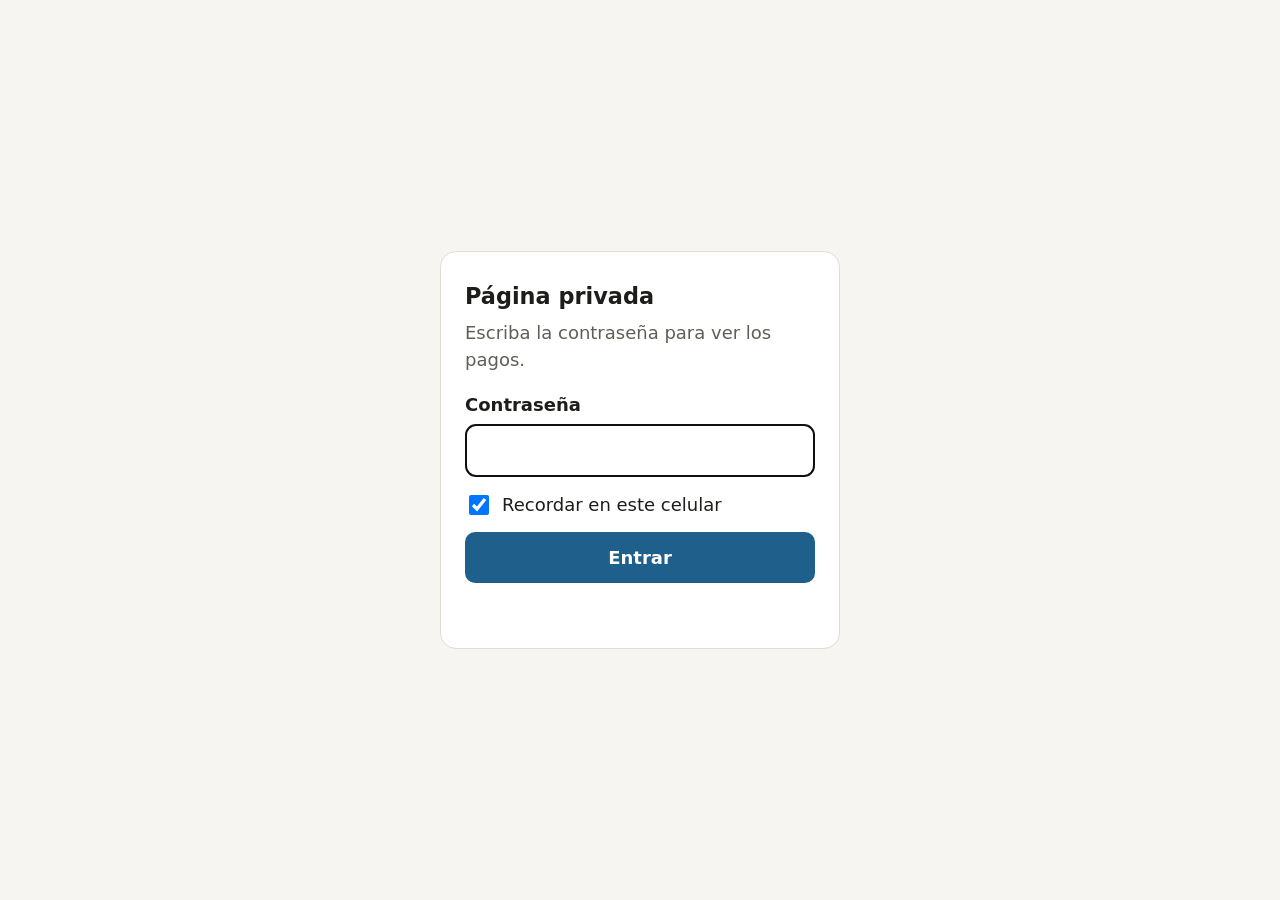
==== commit c5a14cb2: "Export the arrears statement to Word (.docx) from the payment page Co-Authored-By: Claude Opus 5.5 <" ====
--- a/tauro-pagos/index.html
+++ b/tauro-pagos/index.html
@@ -33,7 +33,7 @@
   <button id="go">Entrar</button>
   <div id="err" role="alert"></div>
 </form>
-<script id="payload" type="application/json">{"v": 1, "iter": 310000, "salt": "iVoHN0kkQaiX5Qe4Sl23uw==", "iv": "A9hdQnyQFqQPu9z7", "ct": "JQ1RNcEms/p7DhsVLwrcnULrGyrjhpdVZUoym2d/0sitSQ0f1bcaTSGfOc16L6C+jbLKDieTnsBc4b38HWKUzHi/m2wjG8wku5qqpFq0p7ukeKE7wETpEQjIPGwYp1uy25dOGmLYz3QyTQF2i3Xj/mk8hXkgEm0puRDvXmvggzjrGUu2q6sU93PWxhTRCOJNVDqkv5EmVsYeg7IIVCbNFOql4rTwMK0rGH0ZShiTdRkKWF/+q9Cs2o2T61IZhuFg+cBljRTIHzsa9A2kkRZ8N/BoHCBKPi5Tv0FvujgUnPwIgSCzUGR8UXLXOLRecitSl2erBa314NQLvQ5Jf8HoJ8rBd/Xu8P00Apr8UiYAIn7ER6eC1wyqmQbGl7+mi1Z8fMwIYqN1iHbzBr8a7HGiibTtviqHE0XdKQJWuNu0xgg348SRyo9EoeI4AyuEnSwmtLsY2atgoSog4HPsYTn3oTaEHQG0ofutYj/xCcL6N8d2/9NOI3mp7JNViRMb8nggVUV+DdNjHBDeL0KZimki3e/QMFjqAyt0vjSGNxrLpwd2bWVZ9D0tveI3EulgS03Mx3WxShijnh7+cDXrAPUncrzoIJg1qdeSdN/lsM/r/HOpaFvjkBlHZl+3D4oMMD7QvniDjDjOLLKstL7z/Xiq1g30ZnMsctUv0AQPlDdOhbrfSMdWAeK1hKyuXeIIlkK0/nD7rx5509/9XIM0PgKZmdRUYYjNmqiD04Km3zmij3TLhLGTkK/N8+iVbDXQ1oH+Orzb9HmyB/4ilZvpHVAB6D7B4uMuvTLJHF3US9jKDLNoOm/rk7eHVSxcfaYFav5v4jZq/5okSy9YBRENRPPfUdLK68hGDD3GCkNhR1xuS5itZlcU0iZrdbzPp/KmkMvacmjcbns5iPYz03cSEvMaMY+Hg598qT9os/y8WfEAshCBok3DFntbXYsmMocfLZYFPAKOjPT4R2w6X5TywDDt4+LOI1LWat3U12fk4rEiUIfTVAIAraTGt8HFlAxhQMRoPKhM3vN2MzBFmiBsXc6avo2HXq20x9s/SxAAzreu8r0wgeXW32OAh5x/kqgJMb6J/f3Jxl47Vdfvwsp+r+KZwS7AyCsHMlwDrZ52r6lV7rwisrOfszC0ai7F3HPvWTu+qUHzlWYzqiHaFMUN/WLxqlG2VwAUgh312Vndhz4CQ6FQc/6K7EV/SBbb+HVLVopw+r5QE5mMq37RL8XAKBZwqgvDmaBcBwMunNKP38tD9sruinU6e9Vi5TiJp4J8Y58oNtQANu+XlQtuQ4beSHgr/TyLdCobJVQ3nnbtu1HE1vjvfvxb+UwwWYaJwx/rLdTX3cwrFvo92K1pnP6G5tIDUkb/0zRZRP4e16OIvOQjSYxA1GmuGqPZVzj5D8MuJQVWukE2yCc+BzQ16mqdoHMdYsFkGVAgknF38mslKlEzczHlDtiCEk2ZJ/XhW/mdmbv5GXCW6i+6piHJ3OB8iRGsmzCevU/z1JqmDNVBs1GjD2kDv3Eyv4ekh13qQVQedFVM6MU0EIckjIhlEDby/la/txnbjZiV8hHPXQpg+8sETFGKEf1YT9qi5i+fq+38WRXX01enoo69y3kKRSci5f+g/C+089iWXegwy9ZbGEuBMBYbj7QtuOVAPtRDReBx0dUY1tfYRgCxk3bNuMydIOXFk9T8IZgt+zAORt3XyPAhY24zE0VRdXSWjkg0wJixDyj/hxzeYvYvG4fWVakgq/vGCxjY05gXgd7fEDrH8/VIl9XNQivpfGv9/GG9BfS6pxTAxaqwdZPcfNCqCXW8s3C715OvGNnuiK+vJ2INmi+4vTHgWxut2KjLaOT7fMhKY6gMCjF/VHdl8AjrDx3yiSDf978/XsaiolUn4+P+yWATp9uQb2dgsCmaGg3mCQUKDSy8oMRfUgp0oIEQEf5erP/r0s4U+NcxJnAPOmuaYHevvUrelMI+It5OoyKe5rvIpuRK9UCiHHk3royRMl+ETx8mBAg3N9uBF5ve/klPfPcZ5szSHKn1d4mcajH538kedNVnzn9C1bHXoTOgh0CTgs3i+9swyCs9IzuyfDhCX/cjstMCpM5AD0PwShMhFKEwGuxdPlypJNn8AdBJflzi31ojMcoAjOA4iz6LaI9+WeND0AVlQqo5Pv/WJwZiovZGjtxEYE25Be31eP8omMyWkqXl+kYsnWzrRkzU1EGkHZCoNiFaEhMOrBY+YX0qWraPgldSx5BF9vSZacI6XCWx4ewectXLIT9QUtjMs4Q3h18em1e5BMWbUff6G2IljhuFWTooHCgbDWUVUBvkJ5wb81XPq0xa2dfBwHlqmVFT5hQ6F7BKl5QHwzMRsWGXI/xi3LD/bZyTUYgdOMaaGHrHIpBZ1sKPc3KcznayNK9uPXBMqLxGIwgSyuLzOsa3y3q+/af+huqKgIqu352S8OB52QsoNYoGefq7YNi35zfzKQrqPpTSm2Wcq35oQsvWIBvmvZco2s8vWlN5hBR/3o2rLs+0QdaPNeZ6umaD3OR47KDBOl+0P1/HuMWx4x8JQaNiwfQw+JvEylgYk0TNo29uS5zOscLYWwk5/jRmQXFwwk+k6TKZ7j4oO1yNKjiTzdguHZTzvSG7hUHNpIfnwrrKiA2kIZp9393+6U0HtxnSWVvEN5baszX9fhrwS5FPLK2D0SrUA65XaNK+BDGV29dp8iFf49n6UHySmSJxHNfqEvXjPQHJuwLU2eigBnB5zzF4A+lJUhpjZIzcstp/vyv8wZnUT5SPySuCPbPtbJYNQ/MYKTTCnSJmoTxsrNOK3DQvS1qfAm1IeNSFCP/lGM09QfNc1TYPhyXfv0TbLQHkD5LoZNrTQpY3+Xt6y/[base64]/KUZ7RdnHcPEKUQfiXxBVWvhkt2pmESDpWn6m2K8AaJKdQycrgPHIdk8uMXeZHkpnnXNVYrom2mGgSVJX/BQDGW3XM3ElYrwN2ZqMtAzYR3vCiU6Ew6CcFaZejQjg4ttCG4AEMz3AqYh/[base64]/jdWyYfhVFzfALgPbfn5UZl/GJ7QzaERTulHPKysPKvqU2CQuL9CJqwJkMFZ6blXyd+EIHIQ8b0IHHMVlXqhbgt1jaJ/QyPYNzRy7xBDCeI96k5j+dPmvVKCLIJarrw9xR76UKnmf+fr5HYt+T5P/81mrGoxBLuZO1m6uOBc/Np7FdM53aGVZ0+nRRqDAvcfNyqiYOfj1aYAYUuy4FfY048ixpruQeMxw9k11m5KzvjkcAI3SwZ/psy/XMleqdP6kkR51R4V+8E93DGuHAtusuB3jhimlWd5v/tbcMldm3bMArlXJe4DD6TDv3gnN37CzYTZkZlsaifrf1piQX315CJv7ztVLq3GQ3NQROOheaY/T8td/Ytwawz02lo4YB6e+ZL7MEaeKZUhYG7Yk/k64D1aTj1SB8CR58c2ZmRQbUK/jXrBoYrf0kyu6fTrQJU6w4QlbQsIu5e1lC81nAFPk1rsUSp+YweE0/lglBxzM0EzWX00IuJNGFYqRqoR/RysGCVZn+kNg0n1C5v9L6Yj2jn5VS74+1gcWqx8m2VhTjBeUOJG/UB3BaVMW3e3tKzc+D604fHvXyNnocLR0HhmzAYLX7o5JcYh+GFRH+t5xaf563oJkKlzPLm+Jpl7Xqq/grmQ2Vrm4WN4VI7vELsKYiLUOizoFNIsD7A1WoC19Z6IZDbzsfEgqNYY9CmHxQSzCb8wj1YSCkM83xjv9vEU0aVsdrNpNZ+PWe6vBzbBd0V+r6I8M2+AUF07OkwF0fo9Y1fWTRj4lqHER+aaou/QQH9HcAcGXt7iqBPN4PMg+4Urfvk22IONuxpBrfy85iGJ/jZzn/S6h1ZtjIHZtIByoIbHCG6lfdCtuu2vZ77q+LSKqP2xR984HfCnhYlXqm5z6Xha7b6/JbcczWl9ZaE6MKjUEIFiwkV6T5jZPDdc96amIsKCK4JyFsWh5fKrG65z2kHwwAFCcddQxvtPgKPqWyjeGMnRXVf+kvejSLfNxI71bo6XRW913IDx3wbDunUY3+6JuVsdp77l3kA6eP/yvfgCTtaJ31eblnguA3X+OKRR/5V4jQ16cFEAcLiKmiPBj30OzaFNboeGGUwssACM8sCNTFEXkJsEipBGQBDC4ZqKdivCguxYQKXDfEU1UImNxzvYEL4y14CY22/iNhBxpIvsiii6ZX0vJjdtoxeNIuEXSavV8CLd80xiowebXvCRUBKd2z5yHYwwrAFvuAh97/bORUBETqMteTdbfJ0KnYH19MLOuEpnXu8FJ8EdzliBKdVTV9FDsW8m7VuYlXJkXGEgDn/lSVDLd1FootLFOaKCFQYm3ZVMC4B3edE4fU0qmBV0vB4IrwJ50/IIMT9Grog7xOaeuqqu4BBTQk/chpNT1RzCRzBi8BgjF6lNv/a0MDuFKUfmXMMWmGsd3CZ/PdjhrzKH5USmqTaB8H+Y3lotvJR8PTSsaj6Zz2aOyhMtF3/a1DStaXeAz6w0tBhPS0Z7Aahjpas9s99EbvjDSzgdehLXgSuYwcSDCq/vbRYX9QwPDBg2J8TR5RCIMlaxXtLg4s5EaPz3/HgyPW3fnIgXqNU6xsdF8jztXLVMHnSxzEzaoWT+RDrF1Q8fzRne9sBVLCT9t/rk7uiNGjKqv/f5nAYrmX+BpINTVUTbDovgRBcpAmgVH8hjkUCxEar/yShD/A8elVYcfhfHvRvbGYd7d8AWpy1v8mUh3XGpFDwjQIsyzBonABRCPdp9HUuGPiMn1pFieJ40+ji16tG82ejJLXXwXFi+DVg/WIVZvKRER6Z16ajrZoiX1rHuBXcGA0i9w+9KjmohKtyRgAASuRqBS7zN7Q99yl1E2m7phNvxwR3ic6ep6PJ7RvC9zrE7HtzoEmN9L2zhVH4XTMnyd5ra6CXNfaov7/AsyymUJQ6Os0Rr1C3tQ9Pa0zoYp6/bGpbpcnz2xs7E2uqhLFoVyOa6YbQHQZJ2tCiEyhtminKKnO5wP//EQer08MJDHa11bDkJcGzUkPyMIopt90NBqZmfXSicCwoTP5gQcS88YXY3U92lNpQ7sAknGqIgPYTwrY/1IBZKiGA3kCch1of/vOqiV9Fy12f2HELKlgdziiF5AN5tDbS0qThxDeNrPxyoZjplV5WleEpl181vlqZ4AlI0lgkdhDR+/efOu8k9mW1Soir/qJegZyNqgRSn1cdArSLoP5aO9PzBSrC/3FBnY1GOJ/L9krrghl0Bk27sHXOENC10oFEB/WmfdQt47HVCP9v/ndKjDylx/JmwueH3VIe21T17JLcxkOLvCg7yP5BJ00qoGqri5NMMoDINZxp1VuRcrvngoVHG/sggwFwWoXDIDIEiWfZ5vCDT9Hw1fS5uEelvHZPpRq1QwvM2fDoqDCrD36ZWDE+8a8T+Xgj5UTzxGYkFnwCZ38VtWiANh9Qe3pBY6XnWo53AvS14f9OPRyHWGhUTr9n1/5fa/FJvP5vRlJL/Znv4j8iW/[base64]/UoA90iv2ur0sopPCk/[base64]/6Ublw6izSq8ha687vBofQCk9dvzFGkmtr42d3FMw/YJu6xYKva97UtAnFtevDOMe4TNXJF81MoIRPlJ0uM/o6ZiUOLO2OrJEbLmUNA3Sp9ht++0huqieEGoE0kVfgUAixrLIIXuDaOHKGrqBpAJ4o1x/lnkCMYCFglfMzjNcD3UNoFLsB/t2mhh+RSL1SiMCpSmJGJt4pLPCaYlV8zU6NTRXuquO25S18bgjp0s0qTlr2PuLWi9BXkxzUr3us7LDRjEQI2iDVcUniJQoWI3VAJyttDphMW7apX4xzb/Mw5YDLpg2cgP7aTgslxBhsJbtL/dndVJw4CP9jhj5li9EkNoivitPCjQduIQBAiaDK/oj3Hcv7Zgjoiknq2zVXWhg6qZG5pE7kbhwDds6yX6NK1D3XYimSmKZg7XLEkDLhO9iQkxpzf8wMIZjPIbJh5J2gdYZQQPxQCLzHctUeL6BuOd+AG0C6JYP0rf9orMv6MsCrYe0z/Aks2DfMmjCiu33jfFLrYJ5MF6yV5FTgX/p8LTV70fVuBaPAMe6Pd9gDR6z5Lrtz9jNTkL/Xv20kZyJELGty9Cm198A4AX+FYekHTLzDjrDtcDR0QCpiUvUeFMICAxjlgrANFgCslmz8SOTH87UibchraCSiDFKf/utuRUM20AGNdu0dhpo1Fo9pyKU5tZA723VjwgzffIu3EiDLIgZgs7IYvgJFgCdwrZhbjJLrxU9L2k8rIo7wn9RxUGLTjo4kBaUXJ8eOUSOLhytW8DYOvrfo62ljxTC1s8SQ6QJ3O1v/tu6oJScyrSIvcsWmL5mQo+xAPWsj2caC0ZE515+xVKoQuRZ/5m4X3u9+xkI87+M8jLglLzezvnWdIQ9pfLDuMm6YQEnzbyfAXYq6zdCp/yL0gFuryGAf2v1+JrJBS21ePI7ChfJNmdOBWb4qOrq7vCvFW+fwSq4AxPt1n7DxCTLd6K4WcxB8+0nrVAt1KR/mV//ZxAku/KpRu09urVCyg6+0fGuyVI8P7u5FEshcfzeAINcyAqJ8pbCzJcJViZJkMNFsCMfPWlJtlNCshg57MzFqolZ8hYEqMYrtsHE03PXfpBrZiS0wW6F784VOy+sktGI3pQ9JIcutiAWHW5PXXQu4cdesxVjCwIphd8EfF5xth5Y/35Pruq/GaJg4x4vIIZl1K8pHLcew8PDm7jQuXPIJV+dXYN5JbA8rl8Fd/GUDAo7KvdJgaJPpggweRCUiwYMpCeJtEWYMts2GiI/2+v0Xa/[base64]/1gsJW27mkjbm6k1g/Fhcx4lsqOnuh7Tufu0NFaGtt9+yY4YjDAWMcH3smZYuXwZFCZmOzHQLebK4ShQtm/VEZyR/8QoOr1JRSW02c6Hc1WVkZ2wuFYorQ23hSrN4EbFpvMPVJZ7nYL4aCnRubzCBowIoEJQ8gLpFnD/[base64]/BTXLsm1SeBRNKGX9n5kKkYasfTp8aSn7h9YVKqtawvJ4XFiiEPonCgyXEMJ+rEgAaChyIzKEXeSmaVT9WGesE5b1J09AaPkJ14Ys2CzaM77AmyKH3MNLEeWzwvZokPBxO6JgUJ8aQev2Hd/CV+9Fip5ZKSPtdG1oQhU+aY/a8FWl4gDfDw8L2RfCIxwO/nXZwXRJDjIIMjBJsJ78WB9ztG1XBX7aKdqLVrame+jKls5MTYJErD2VO0elWaAXt7sqxoljMW5kFQill35rzCRGvJDSDZcOIdE4zFHjuDXGscOxkKbe3AS6nc288QO/E/MMa8UOmeITjlWxWbGQwfAUOrZUhU/2HBjsT1YTjPtzzIyhIYpZ5HRcQeokIWOgRluxOTTcxUeEKKvGQeiUuhoI/Hp65XwQS2WLvXvjdZC0N3iZKwfEJfxCmVx7fBCIlDIS5BQd+nOnfumT32PZQrPZvBsXquWAEP3GH5DkI0tbH6pxLFuoPoXQwlA9SzLzeXpIGuFAr50WwQaQ+/rQwLfeV5ADt4VWa4r73bgOh6v7teABvYV0qWOT+mzXUhJ8GEr44EiILCKaldrsbIsIsU4u1lQZd1izizWZc+QDkzRr248Wpf29iN189o/YmF/e3FfwRxUOUGKDrBn7QrjAHGAkHkiYxyWpeeFa/bZNdNQftVhld4VAm9WkNXW+QVg9adkH86TktSSqlH/sZ4cCFFnE2p4oUvXc/a+iG3CvU9DSMpraEIuQHDgphj6cv5tyTqaX5KzuenHU958mlrOH/liMxTGq9OjXS09wWTyKgLx9pKktLIDDonHOpAZAJSvWGCVo+30nfmSHMdrP6t8b7jnKELlS7cWX9F3HdBysuHPwLmqNx6ZznkyBVf26FGuc8OqKiq51GJn2LThlP/ToPMQictN4NP/KoAegJ0mXXgQ/0E9Rjrf7VD8R6WeqfankKnOsAPGCoTLS+zI9AS1YvcE9o8mIXQ2O9bW/VsZCkYMMSxX1eLQRD2IxsgYXFVFbrQ36AGt9c5A9wgA/GfHWGtFHp83xNSglqeM5yn0vP4W/DGIJ4aC3Xl/[base64]/NOSn59W15pYEe78MosJvNeLnHryx9yppfD1E/1lm2ZIp7Ajhz98GSXJDdt1Jq42M+wMreorqxJdAVJ3buUwyTUdVSZcBQFi6Sj4xQgruXJI7UR0LPxa25sSHcHWPSUBNDwkAXDFElSzBNphv91F6UrZ6+v2+e3QE7rXv4nmb4GzqQ1wEuAmmVDrBV8qZ/P+7dWR6EeKtNAMttnbaBNgZEIaxH++Rof4aBApMpxl4xBsvMV3KWC4w/s2quY+NbZmPyJzE+fQNApc8DLfzVCsf0pOYdGEmrJ2i/eED5MEo9gHNp2pFC0SwGHvaVWvjeVlQfMyI+598fbxTMkR88hK8HYQPIDNh/ZDErxEvQel1zHMCJTxFBrjJHo2JfAF22MAltnG6zUXuKz38S81wZ/H3WrnTnGUQmglYuS2Fzz+HZuoSytgdaE7USwab2GG7GLybY6Fd+uuolhRY2uNIe81r/Ag6YbfXiGgG0wMQ/OzxSTmtczcMbuBMURm8TU3etLSFa7g7kkDBC534ZBqdS04mTmjDrluahDVxlPfAhm2JFLxFOTkXSP4SmsGRdDIgQuFfZX4fmROwkUljmywh5dMadkgOn/YNtQqJVAaTycIOUvP0yQJE3mbNkzML8hSQy9tnOcFdvhy0SZjbBovQw66wuCeVNgQR7q+xL9ufxT3H18QmBTxVU48lkepHJfCtZDMtT/6KOE8F/rzBLMy1v+S85Vho6zl0VqWkE9QRKW13xb//AJ2bQR+eFpphuGyQ04xj7eeleZC4PdrwQ2vD6kBbYet49IK/JERVtBVchS2tw8ATi4Sv52m/J9CIt6Fe+6eIGnVS/nwmVTMYNqMLouCTLRgsIy4/Ci6xt1KPGpSgsXuAfS1oC1cvMEZA9IDmokXvt5L6IOrnXly1INM13RSqZ5hOFJt14ZbtWsW9TxR99QPeJ7iaFs8iKhQ8y5I49jjpaA8pO2jKqPINpoHFI9jTdiFjitchZU59zSPzCIjP6KVo/2EvNDcftzu3i2wt/OT6S4ykJBMFYVk3pibHMdFINKw/hAz9ue03elBlgT38MTq8zXSUXsLhoCXDxu4MrFYlCq4jGZytuj36KBhY7NijWhEgs1zdEArwnK0wYUJkja9eFAYw+pcKPmArnJPtJGK2l6M9LoX6XqIsa17/w8EDZdMR28ZxerhowF+mwhVsZOomjqW3yJKlu+3ADgGKD2Sl4TC+FIwAs7p6FwW2oAq8wjCcsNAcUCfjDyKZREoZKKfe66m68dzUK19K7wn9k/8vEj0FXYCHGSJT3iNJl4+RbD9vi9LMZyw57cyZcW7+K4gW9iuyY3plLvtuhVfOs/8nGeFwzlUwIiQyeoBVoGVrhaww/0HSplYpTTv31KuNY6e+tfdaH4xeMVGjnOm4C+j3TS56I6vNKMmsMjBJKOMKYBOeTKhJZWY0uDu/4AWE56QTOp1o94GHi3hYS97MbZ61/dWSXRxsUmcRqioCN7QJCPDA1fiwbE/25Qj9JQbm6tiSEdln6mfXSr6T1KhPkFlhnfQdOikGRaxjVoK2cnt7V9xBtkJb5UzKwNRqM6j8nSgubJF/1ZK3md0srLsWDEHAF3std+NEANAj8DpXD+rOlCotcHq3pbXRy14B3f2GTJk86eBQIt+eurzsbixcv6Vv0kGF11ryjKCYTD+cTpi871kIVgglDAkoSZK8+MviggQqAH0tor/9xFba4ed+UQICgqGa0Vlwuvj3/xR2OSm962w0Y1zH8oW3aH2f7gZ06Gg/JpTkUR/wmEVDmm4++WqB57u6wdDUPdWY4YxH1W3YCAE2y7NdT0XTgkRL4VMGKFTh6HBHGT1qvJYqzEAuQ66mO55R/oZfuWFNzHKrqIY+bPkDb4jjexqIajGwg3/[base64]/ubKwmpTYOJMUvftMHRPuymP9rThhNyAzfLSVnRt03w0zZ1hYn1Lv+rwAWeZaTuPhbuosq5FHQ8KFZ4g8QGw2GsV6SZns7rCSmUv4NR/OnzFhYaiZ3ZSp8PwD0YW84P03Eaa9taQa11/9Vi2xc9NYFlA83r6pufqg7bbJR95IFR5zxa6JeRC5yc4B/[base64]/[base64]/7Azsf586QJhrwcva9bTsLfcWp8DmNg9HzKwPaP39Whund+5VJ9lyuAeS12Mn5rbvcc6oV+6N3bBn5Qa2xJ/OlyCJma5J1kPXsq+fMxOJmHCvvO3mpww55OagWZA750+q9LTDCgnlt7LPurY2wfS4NkRchuzeKwE05G5cEgpxtHZCrGsOFHEDPGS0NUvjz54UmkJHl7FP13DvEJ2IhBW5iVkF8qickZUgGeW6XkMt7LVN6/vhD8viVCdmFWSectF5mgTrMlc7NRzWc90ZEoupFNeBs70rHQZBl0uyS6rYjmTkBhAeKpO3Y6K8by7KszIfvRfjx//NNwjRXh7rDftiJ6MJ4/o8iVxXIuvTKCL+uuoHltGclcIWVIdRB8M3UBq5cFYIISGut7SW/7/YOrJxcBYSyi7BgKUae2mxwuSiKg1/O6kX5r8hpW8VLUBi+nHIEdiUrwT/BWwlW7muAgPkSeAogLse54/bQ/oT95tct1FtnQSWo0P/jvdtdPG6MozuozI2cQhgfGzYyf5Vy/zqdSebkp6QmHIpKgmIr1mjyZXi8hzojLX0SWCciwQylW6j6O0doANb7Wj0uREaNBul85RDWEZrvclZzizv1cRxc8ZzU3OFsiMa0fypU3npq4TaouY+UOlTINe3dFCO3IKly7T5sqPq2p9VJ6dRgy12MLOcTxOrAuOjZYz4GaGNlpxo/p14R3hL99py0Nzycz2hooA+MQqP6BFVhpNT5ej6fb3ucv0fPwXITFvVovXUUTj85rJsxkoya7AR8dL6X+LCh3dW3p2U7BO/EqhxleHP8kg6Ram97NPgAQuW13jsAEQsA3NOd/j5oYRLq7joBiQb3i5NfGIruEzOC1xGH5xCnL9dECxb735t3eHjyE8BAJdsiWVEvnHZGBvW3k6S2E1Auu5nPqH/48u1zBPm/+PAVCY8tPfsFWHadrRGntD7E/[base64]/AYCztQD0jc00xZf5ZSMPJGb6QS1QjlvxfO76ZSGMASKBUGkAEpmoYRNFJeAhqIQU6B0Oo3jZWGQtxvjnKguurjthoByb5/EfQZYVqG8gcpYmLXvg6PTElW0Grm+Fho2RjASwpujqAG7Z5xCBeZjln1ZLy9f0yggAcWjosKc0KLQGXsccLl8JjK0HxcBvicLi+3c32jM0wD0Ae2GpBi7q4vUJU5t8snT9B+AO/NMYXilxZaC0FZ7Z86+O6OlMKbMvtdlXTSCUSMTZ7O7RumccXvFWLqizZEOkbPb9kC1NPDvje+BLzTekpuk1YZuWIHcRRirsQ1YdogcFB6539IFpXLciy4nOkxQGqcp4mqUgHPU0+XmBFajVQLkzokK/cleMrn+kpIsG5xX1HmbxDSL2xPilUxGwV4TaeyetpBxB7d1GgOJ89WEe3RdWldTl1fMU9f5xQibj5Hk/UNoU7BytSmYgmH8sjkCheFR0W9HZJpDA1x7FGtOgmUxUbDHWIeFVMKlQ1vE/LiKzRl47IF4ZgNy+ydjeomf0VpPPKe8pLIOBwwchDgtXTw1o5l5r7WKkwkdqBwIJjxsEuw/7FkJsSwEny9Ntxj+MW+fvhXdEW2da0Bz/mqFoaLwAvpf7LHfSUIUE2vC2Jl/mHeRSrVIhgcN7amVjSFXXub6b6pgk2pM4k8+dIQZz1a4Wviby22aVfQAPe2UjvwkeATWkk8fxcKgh3UQPRpZ17zLMf6dkYwv035CSHJbM5Z4StPjlreVDzJ691AZyWhSBYbnki8Korbrr3pYhQm5F3RfDfnxH1PEll8ouQzZ/UkFG9VjvjJ++FK70lZ5SYBMGqS+eMvGxNdGLd1evehSUDuNcksfHyjvAyp6RtWab+/[base64]/xDGwy7UtQn+hesrfE/03POoDQjNxLvdYyD7YGcn6N295u0ZlLP3eaK2A93XXABK4eBJD5vvxxTFnSJsVjXMKL9XAHZBSK6qKl1bwdOuwyiaFfTtxCH9762Xf9T3mGDLrhhUecPM1FxnSQjOUvUdlq5v1QbxzEwCZJVin+s+lYb28JnoLJA1oH4Nx5eqzQdKC3etLDnbi7IluEmrVwHOUW5/JkQ6WzkI9SqfZCW/eHcrZdL9xfdQm+TTVZ3HpS3Kd1WWlSENdXG1Xtw0UKYYcBuwsC4QJFPC2lq5JOfNRZvibw9KDq0lC7eNXnieqZwDC/lbGpB/bnpTCdcyo/8DmgKMhmURgchXrvqgPekzsF3Ya4sR7UEUac6He4YYM9K6/k/fjaomkYIrpAgoY+XPleBeyNwLX5dAG/ufKNNbsBMU+/[base64]/AnqXEZuheNxYESp4VIc66Z932gV5caZc1/anFIIFtnMGEF3rO8qYEDeUJaoe5ptFzskRJJOCU4c/NlltFPxbMZqx4/h0ykLhbePRBpU1BGzoJTBj3zpamyy5WhJMZXUudpsj/[base64]/bHILY2IeCnqu8sDEKVx2mCnMgCrDnXnxXeW3c8TPNGdKCn5UFfqlGqxEdzreSkTD4D6Ki3A7QpF+hIQgpr9lLGfuJKBVOEkHD8uRfB0C1+hsB1E/mBkW7SPbEhsRKjRUhhxw2t55II8C9ROVxQVfIq1/hH7813lbq0XY24cRLYXcqvGkD6w3B2O4OAVkscAu5RYNI+qHNIzRgxb2ufz2NWhfPvIp1yH+h6OD9MIWx1QcSvBNJRu/mq25ib7QPrvBXVCU0YCBolVlKkjKWgIdNOWVIrSpLvYJPqsJLhx05OSO+vT81LrfTpX9nnxXSA2I7k30z3IR7xfnW6xw264ODH95qzo7+XcEeIWAH4j/DM1BhewEGskayIRUCsH4ldA0uXDSB662ZHTzuuRT/5qlrKQ2pjj/pPMu59BF2ZCoo/w+6L/O9ILaWZqnsb09IlzEvC3Cnml+QkqpEv5tF3llVmZ38bdxAbIZxOhf1Ab4+xQgtn3K/3qGZWeTE+uQf+MaURj4o0agEZ6oGDnpKK5nLU8MwhAv/Dr3twOsP3OnRWF8fXlzPW6CkLheiT5sLNWKvVArA+PGJ2mjZH5zQIaON8ofOOdPZ/wIwnJ3X02VVOU2WPz7Y78JTo6lGjreY8r5Hcf3gd8uEszGmrnO60/V2639ZeEQTFr+DzyKuRn2E5O9zYQoYrT3c/Y4tfVSEAx77o9qa503OxxEZ4VSnh3kn8AVruBipZQt92kuU8nyaXBVbdHKEpnS96bf2AeI9Q2OfqjiXJFq4jHUdhaISIWYmNb2YBOp1z2DwxzdJqk3hKkEWn2fV6KdnpiAI9SvGbvhpkP0NbbXCjyK/JM3fa9FME/GopOiyw7m5+NEyDNYn/[base64]/1V72TF4J1X+E1NzqmTQG+M8Dsyf7FliOhMOONago0vT1hRpRVqgdYlApa7XZs9j3eDNjvmjIemrP2b5gm2geT702IbECwo2IbVHXhkhEmAnUVJMvTowgbypD/EuM1G6aU+F9iGGZ5hIXqYF0pRfbHBsauPjUf/1VdLbFxDLtiyx8durD911MrtkZTBGGShgXxEqKNYgUDcEcrNQOZ90XvADZ5r+bpDP5UtPgzTK5ptvJM5ZboBFvAh928L/I22WJHd9SK1tdMF3XE9CJ8pLdXPTNQ4bhY6omkaKK+wiPGdGhUN4UHZExTiG1yf+gRWcvK+9qhyOT2xigzcoQUWIGO0bOIxUB45nWk0RtVkAJ8xBJ65dW7ySl2A606c3on4zxwjAaYJf8qH1E/M1AHtqYIO0rXwaILiTg2NFbkBHtgptaFcDdB3/864K5folkXCjY0t8hcjm9EPqKT4HB9PLNZnV7awqQML8kBgHEhGCSu6ZhS0RzqBi73x21Fxtk7iu2M9U7uNVt55mvgFVZ0J6oTGbOeIibjWEzedcD5D/PMIE0UmqRoS4XPBw8eCcdm4xQsZZ1aqT8S9GUZfvvOmJuF+tzbxED8xqPw0JmtkIekHlC0J4xG9PYxSnAXI70bue6mmDLKZm1VFqXIR+dB/xyLc9lu6hAhuPEuwwQ/r4Fu02j1Ef38wLCHE2uGp5a8QRQaD90+ugG2kQbBd8nn72wb8p7TS7/tAtYfIBWBeaUH8Tr00YwJu9W/xJdlAJLK3jsl4uDFTqRxLIbhe2Bc/qRGFSP11XIzB7NIFiG0LOLEXSWBqKU6TxlkzHpHMo2rfsz72ZyIn/tjJqJiTDMaESfqytwbB+WLAWLugq4a4Fxn+IGRx+QHsCQVSi6k9kXa7nJyGkECch2LSzMkkucwhBI7YOxiARkNL8/DpwmLz712PRVxanQ0FxFZJRNDZhaGmdgj0EBtGH+DM+/[base64]/PHnn+autKC2CXPhVKoirzhEO6FW945kUYg2L1mwIuLjtPPyTp/PCUKjbf7xFGxcen8VNPmC2XP9eBe+VVNOAAHw5QbmmU/9TwkJaB89x0c1jZbu6uZmq82mJ5JSOeOd6vIWvQqDVfBxYsZEMzQ1h83oCtVUuQqy9zJX4B7TO3IlbnsbPNOsKR/b3a2QLFWIAhl8Dq2N9J67xFFdLZ46bsQ0AtYTQrS+N43RYA5wvOBLX2dDtyCxxxCGz9rGwjanKYm/[base64]/M+UE9CIUrw7sVOw32yapfmMdQZckoWWITYRTmQo4ajbX8RoUyrI0U1OeC5v4PRipBtqKAwFA3/6Ac2AT1GYrSqhyFZvsm7jLQCBETwq2AlHXYJF3Te2jN+wrss/6cDilZiH+odyofZ3TSGiCCwiT/M0y7kzK5UZ6fMFWwIkqJPmBMFZClcJ9Uzf1dfwYErmIJxZV/xsi4AcMBl5HSScjl6/cK0Sjp57qPZOplikSmR5ckk8EeX67WNllOr7EesT5iQnFdPCN8SuK7DXOuBU/EjWOyKlHe1EwBOfMrFbSRF0QvyR63Hltq1qNupvHFeN2tp5crxn9ku32rP1ks4Jkj2GTk3ggMb6UADXVz41E8AZVwEsJVI/gOb4cdFIiI7LLuZ04pcoh3FopsL1pQ5fscekwftEXJbFllqDXrBft/[base64]/MSBE6hr6Eh+O1dvUxG11r0C2JX0cccXhQGmlzXR7nptwGSOzAZSx70W6Kb/ElBjBFxRLgm5ePORhK1tkl36f+TL6QFvcqXSV0YVdaxsnuY84auEhTY8vCGpPrxuE0eTTaHVUOqwDqEmHQwlf2yPkcC2s3hcoQ5dDfRxZnV98oGlkbxOGuQee6yrLna0deREtscfel+5SbbXdymV0H/Q5edDBEXEmAxfskFkAvfH2Jxt9ym92RPP4ZpO7iAVtJ4hUainVjnJtHp3lL9frnAD7GL2scPRGqgCyXLck/vP0q2VcxoOzilIXtHmMxh2AjaNfiRjNp36DjvXu9PGQy5hRZ3kMgGdKTutGsD8Va8zAfO0I8JraaCTViBQEguSNSD2jwJnCCDoeKB39Z03X6TeG1/yFOjzm/[base64]/kvuIEYZepdhlKesYQnXSc9Haz90QBOtokV98MbJ++LXfE6wHe2p2/8VXmHQV0nnsUr00PFw9hE2G6q0CXU9lpT/sjbbP+6vYPvniXT0ekpwWRQ3e65BIgoTNz16NcQUOMKXpHW76JXMJLTkyKPmAVI7Z44DHIc8z6sdF5szPlxPy+/BgAqeJmZBvgKycnWjHufWttEJZdASjuguJIuYwxdpEiwxrcngDZrbKbjrg6XUT2yOySkwFL9WDFPYHoNj7HC1V7Gv+ZmPnKF9eTfag/p+QUJygIugyGo+tjApQtQ6p3am6wy+KZxe9SMp8jb9mO7wnpn/ViaBFIOBgIiXg+iGccT4yjlnaeJgOooXrwAC8EpzW4j1iavCsm7kmEWz2rdEwL+R/crI9uvUnXlEQckluj5HQYG92/Tmvi1b54Nn81MZwCdON4ddIeAr0+yF4cSuCVyOoGuDlqfjl+V3IRgXO6DU8uLkw/KEu24w3wx2/fIicj9PU/G4d6lJYesxA1ih4pKykpqSZOBsXai+oHNukp5mRVy9M2gUXpnUxJNrQzP7lfa92FvSkCXwr3AROlU0sKHfZNEHopZHX6Fl8cmaoKXrb6EfKUzdn9nVms2v9JO6ABJ8ZNczxds/ib1alnk74JeEs+6wKSMcMfUdBpN32iB8ErEKAd9xCsxBy/vejCVwxq/HWLtDlcgiInTbnEQx8Q4aqWSM96lpugyckUPZbxCG/XfTAw+TwLPamGHov9gUZAyRikqz/dsTpHTmXgpwGxV62r+4knJ//YI5mibRaqQVIUBdRCnN6NBcp6SqnwKbebH4w16gCvEkx06DJnQxZ4R/eObwtLYEEMVSXVht+Pvo7LLamJZncZKY7fzEqhkTxVSQP25k06IwnGlXRRXKaV1X9flMLZizYI1/U4HOa1wuxvS2iOXeIc5fhQb8gPLz2B6EczBMTvT2nhplHqm+811lX63wIByDVqAzflak6jYGaYpcwSR7UXXTPVvokSr+PTNwnxKSy8dbzqwoyvI6nqiL81R2AVoIrP9aZZI2xxvK36KdfMdKTGueqCu//P/wrXFGr+DbiH25lCy8R50FNA0PxRc3Ib70wd5RdKmsXA2SaG4YPcCTSst3hnGgAMKyMYqj8BLKeO6SnI1597bL6u7Pk0aBMyw2TrDm02y0Jzp3JVVuwWXLhWqFn8h98/CQ5unhDqRJMdCcQXUGgvLODtk3cJsl53GWGWdv2UOocrWMdnPKAEX9TvsCdOAfj0QSP/exjh8oWCgR3Na5qUMfTnRl2XMVt4/rSHVMfk3+rVrdiQSvIaHUP4ko7i7/[base64]/ucsApKTmNUA8rKNibLa7JOadQpcNyV+D8iMgztq4La3jobWIACIBuulrxayC7Bk/rOVUWHSWtayM1jp45st0qnksYFpbdrWo4C0M8ZVtK/ky7Hr1gq3MyYd7jA+XX8yZVHk6IEWUmibx3sufFTQLJSEJIEsUNjCR6FpwmBxBCVZJLElIP180pSGMzQRPXptc0QrnVtKtaU1Oa0ruU713amXxTHkiY+GbDQ3Em37osujYJ3NVm529gY4URHo+KvzSmDPg0PQvBL9/0OxL0fJ2zklfjWUCobEqHJxrmHgxUeQUdrx3MV4N17aH+iOt4pb5JIP8w1GmeXb14xrz8NB54/yxkBTUUZFGMLfLMQhhKh90hsbrHiMwCm74M9MabsTu4usJW3E6CDVc6dNXaFvNH5mvd0jLyHYMG0W1FRcEpOwsuU7TvCpSElkNFMwvg2e9Qyi/wiRNMpDLcRzuknE1QTJXFvLvIT7YSHq1j4vDvFZoBKkdqspbXfQqAVnPnxDzkE3w21PP3MDRF5QmsG4HUq1jh8T2+lwQ+oLnxShtx3Yb71brZapra2CjQcjgQKxBmAzuzBpv+zSjD+dF1VnsSy1IUXcBejLr/cZFRDgh7hJ4/SF8gg9FImZHGEuAm/SFk+UZQso2UTQQaZCl2dr/xfEvOjYf8ytE1C664cFBZxtOOzbqKmzG/QZ9tvvP7c4pl4Xiqm2cm7eUCNWbHVTUWrXcNXMuTaiX9vG1MEaufsYbTsRos8lpmL01INJkSPWOXd35jHivB6Y8yJztDO9Cc1nmpR+V18MrnVKPnfek9CYg9LXSZFkpzy345ak0xZe/c4ex6SFlkJd9LVLYjM9lwqyQADtl/ui+AKRbW2DyStkIqmi5JKRLyDJLXMA+5TqGouEsnvemjmZqPFDMHlyBE5ajccMPgQJWImv5UMKE9UFYQ9VBUZBab3jNfPAAfPnDZZ5ECYp4gqu3IMDLZ7PLNWuFRWbocvNouBXpPeqc5M8DcLmDvq7fGI/Hm4Uus01LafAyvVojT2i2su51NNlikYlfWfm0TqHyz0YPr90uwoG6I8JzTV3fhY0F7pwU7oTueBCvDEI3XCZeVVmncmUqxhvqgLTA6SYiVAnzJ9vSwJdxKKeHNQCMUL1Qvo+x1NFC5iupZxUmb2Hzc32hxdN3NlRWB/kbA1EjwUAdOpZ5TnPKwwN9ErZQ9agkKb/fqwUT/9+xEaAn7xmzzV+0iQxv1K8PrZXoxRFGzhdnm7nRMC3dpWkJnIWrkOhgYSRXFd3h7AoWmm+edf0DbcAHIFBN71SE59kHhBRPZIC9TFAHJhVs76oMo8VCHq+OL1xUIkUig9YfdDVaxY9A/[base64]/bxYB9ZWK2Jw2BuY+OqzUase6uamHqC5hpoZueZfZvlWrTWqDGhC8XEsUCj2FYlLM/2ov8AtrXngAECiMgOG2bDelKX48qh0NHF98VAIOO8zJ5dH1GUJSMmdAOLFffAxZQhfSZZJAtFS5GkCo5Y2GsOdDaViwNE8n6c898aT0lKBGS3LZVnDI358ZMi6YdNjHqh3EPLLkRQKoaQkUE7InEUjkP8uIlciAcEeYF4+6hAUVU98qsPybLH7uSBb8UHPI+8DOTWC0/k6NBds1+vm3sWrywx+EpBvwHkrtPwTUL93D3ah/1XX9og5sJoxlWSf+57N0liopqcRiZLExMTblmRoYJ9r3rAUcErd+n7GSLr9Laqgx5WCycgssbn3XbNj1pP2jvI27lF7FqTM3N7iAQL+0ayVrpza7a9vq9uK0WbOCiPUXdhA2BtPDuxRafLdIZ1Ztd0LM/XN2U1sYNuIX15va6nx0KtETrOfeE/YQIqha/JsJTsAoGj+RBI0km2TqZbUkzpcEgJkLM27XzFb+4aBs4tSsvFjAXQFpm+RC4s+auAsGoE4CwPE7ZcRDRRTml0HHcUiWjZwnJ/JqGn4bYiu41HQowlM4s5YtiTmillIUPASK9Gbyu8ypy2RLgC7tsBBCw8a6oHnhjRoIBDdEeIJGSqJNquQBAWwIFZT0uA1KEDi+gpLcS5cLJA3SICAVa/A8Dze5+w/r4Xv65dyNm1WwIFDKB7cQ49xDlCAoxwFVIatvO3Un0CzvflOW/z3s+EFWwQFUUzYXWogJ2lrTcbu80JAnEyGr21HMQ1Ayfpqkf3eA2JNdWJQFOP4JwLLNDe60/XisbHzruKcLylzdvCVEPeMcL5k/42t8loMG7K6N0MfoateRSZrjoEYdUekeO3U+TwrqJnSNA982KqMf7JHXpXu7EnDnCtovQKrLKY3l5PhwRaUXMOcmvLfdl9+G5CaxrmdavSPp/noiqo3dLVyZEaWbIwFEu2j+k3gS9zzoR+bmblJx7GJdqAbG8Nt2Ts5nBak+JkodVp8zUNRPW4EcfUiopXrml9CyVRd3UrEBejuOCrJNmgs8YES9gVk7FsZYuzvd4MSuqHa16VFuob9/TIf8jYoZHHt9GQ0FgkcsAgjAS0JRuZFUHjTiB3PouniBkPTGLgKbz6qqdu33hWSeGgx7G31PQbF+q0sWuhMusD5OEJnE3LjTpNCeuVeAt5DJsYssUeRjp5MGP6Pay7xykCJSUlfS8i0bW23XM/[base64]/VFcxbK1VGMt3qWM8nDup2ZWcuR29poKgsQjL3Ly3wrAOMDVMMHw9tTjyRjC+52t2PSrFn2K3qUppD9w/U1Fim2jEunMIlAjZlbTQbsuB9MeJtEMiMKglg7g04GQ1nldlUA548MDuiYA55rKLQEZMmXnHP/eb97Xp0KRY9Iyk/aNsMSFAe7Y3yDMt1oA6kwtK/Uy43mIoDy83Of6BBLZUhPtBJupWJIdIKF2BVaYM63DJaybR0qgrIg1jehTe5kdlHle/3RYMELif85X/cm6MimhXHYODijDaTKjnFQZOcGcj3HZ5vU4Df1BpI9YwlEQyvIs0+9wHlOYyXnVoaLTOl6rT1c81ODw6i3P0GbdoiFDpJQBk1ErNPU5iVG696iMq6A4bIXOw/NbE9LB3yYgpz/weBDLr/[base64]/coHGMR63JlI88DMMA1hN9ffWIrPK69QJbctLO3LuxejfsIhXmnmLwXRwTBX/FkZGXqkgNIEQF6JtpREkmt0cN2dwdkrfvlH+pstHwbhqujiolJI2RbQeqHrTz23drCAJP+TDOZPXzWIs8Vg/gafh9SAWeqZgAa3yP8eW5fc33UDLSCwiqLQZDsSKfzhcDCVROLUwdRg/T9sKXhnosMJYOw9WX7kdFPxj1NXfeekUY3kP3X4R4EUWqIJ0gZfnQ/xs01/BArkvh5bOBK8P/gY/qIUJNgyy8e0DR8D+5ym75DBKP8euIeHkwJSKO+xX50VVy0RvxcQJk4+CsFB/7JQqqpDFnyZw3rWrbbK4FrzNvTnaQdk9ykwcm/sIKbv8XW6GWMO0R7IrVeEiNfwf4kQNoZkBPae5CBHNDbhCw1nnLZ7tUFsp0fGnCQY+PHoJIbv2LTMI46s8d8BVnO2aPIKLyB84gfPLC/jQFRhr3OKqw84bAc0wFAnZLJNUV1apupsnccD5Z5rAgsNRhEp4YUxkkpVjERzWNrtuz45UPtbCxBtjAwEbqWr470/BXbny2pSjl35gh5iEHS4SU2amE53fFbJ3bKDD9L+DvwFZEs2RWoU0QqFs4RxU6AKQVTNKltlCAg2HKeBRrHT3/U2YC0vHZIG+Sgu8eBwIuYdp9ZOSCYyeeuNUbPMR6EY4c8BC0krMy/nHU27k9qpoB2p9uDjcXfExTcdd+GQO/uaPB6csQ2G8JG8bVpGERzjl2CtH3INPKBWyfW/vrnsa5XKwIFdznmDc2VGWLA075OmEhOG2BwuIoaUQj2o9bg+Ojobw/7ueFlIQU+kmrK9LbxxQAgCN3wb0A3AswcrjlhW3/723mr9obXMn3CWNu0gYEtQpsezviosdeu1A75LwvCjwVRc5+HeWFJqmBX5627OAevkRVw4xx+NhK8OJyeAXQqGbf2wP2HacJf+wM24SZMd9qyKh/7scwYLqF5ls7ZGKO97sauhv1p5oVObRCsQahRqW1fSXNDo3WwQHViRDFWefYOZ7uhzgmYG27ehFumhp1vqMO6kTsinQB/v4hg1rRzFLLyjOPJsu38jCsRiKM98/nDoVwnudhsVKMOu2s04BU4+hCBXeBjvlFQi7vFuqZBpFikWljGggygg6sG8azFYkJW1iRjcHknvpxFkO0L1m+h9eoAR2cIUwmCgW0UBRk/s7rB5P2gRkDTf2AvnVQol3Y7ju+/4sJX2qSnCNrnKsR0YVm7LwgElX6qRbZnka9vs4kS1O2yN9mtRa72iBsCaEuhYWtuNsJJ7gDjlHxpT6Uwa9e2eux3dHkYmmCmp4Dx3EAKvOl6rdrkjhn42YOQnQXSqOINm6UmTsbyE5/wsY6fqgAkSQ0JCB2B+MCu4wi6gxBbJimvNxCYH0XA/O65HLK3W6K0QNd+5ESj0UO9t3kD7sFcipBrYo9cIB3a9/Kx6LmJxaxTSWVserWe7xYB+u8dwx3a5/4Z6WO5bb8S7sZhYkC+1n0upvtIyYxZ1D0yU8vxQHwAPVI2uHS2DskjRscYy3v1rd/[base64]/dFh124yvZwwp77vgep3+uBZ/[base64]/qpAs/L8IYIYThijJyxqlOv5Uw05HKzMXOGLjIL2Hi8SwRHj9atS90kepMCLPGnHp7xjbqTg8srWUSwNKPCl2iWU10E1o6DwLHoZnoD/[base64]/0H8LqmCX8V6vcbxQqzVrUtdV9YuPzKTAco89FyOBpDJNaffhC35euGvutynzeWjztEzxK/nkDCtcEI9cuC2vDoWhKJzlIr9J+n7jy7iIc3MrNMHiHHVyH/JWqTv/2XVDrObUh19slI7GhIv8fs4VA9/45QyjBetxiFUIezKkkEAKYWvwPGF6kvrEnh0PBBR1yZn1JriZVPmZv8w+x9SLb0ngiUd6w+eks4ncaC/byC167h8NgDARBdWYaBehm9QYRZ6hAVym9XM4oWfHiX6QIonVC2MAvfmM3zyHZzJkpjrjvNEnjgXP3b0azqSz9nUg30vaTgiI5lm83hh61XQNKRN+FTlg6KfiIL6hhNv5WKUES3Y8UDMRTQzzYXIxSO/2JvsCx3g5aoCdre/EAZj8vhw+H5o0LV5usYLtrA0YK0+vORVxcXmfVLUMMWhqDsCTQMnF7+rpyP/DhAVeb07kO8d+ZqhDpQLHB2h8JwsXVtfeaF9evlWXcvywlGSRt+4n4DYHGeryxVLB6nGgeUqRn8cKjomh7MYGsT0Rc+O/wQ8kSXYw4E7vr+DztsJtdGzu8K472ljL9hCv2WOEUje9o17vFbbir0/NQfXV91L6iWSdRnVr/Pm+K9SImBjC8jkfRUqkTASCEayLD7yY6mpYS60g4Y/rD+atebObgdDuHkIj1rIGDvVZMML8/K3lk68Pr3imNeMJaBrIKVIRWUS4MUqfQhlxyZsw+x7X5pQ+e0LEJWgCcLOI1/yuSOX6PRZ14MvQhKwQmXj/ogQ8mVwSXcTbSbQYPgMpy3eEVkYqlMT0C6LIY8VO/ryu/w0OuE5E+lRotZdo8SvET2KUZDBymHrR9TQgkEaBvBhke/acgLPas2Vh5q5aV9a1VtCaZblDcbyjqHIqdfouwRvCkTe8itq/goeFqt5+C856NCKyP5P3XonLWJ2fnKwCqOO4JPb0uhCzmcPuAYPHLnnQ3vcu60cyEzOVoYgU2QTYzsalWZcOdosaKH+COHxUhNhmvoCVFKO+i/Ow/W0mY9NCyNr+J9582KEoomDL9MHmEhkubnM2ZRnWtP/XewZ2l5xJDbffQr8eD8o8No5M24Qj6gvgHlW3mkIkdIKt+MBf9q/kCdJCiNch8SFhgl9sI0YW19j6+coKrCVHiQh7VJN1VWXJRufRS50ZATXtVE0pU/DT9GsWwEIl/d6z5+DDx9+R3SBN7l8cLTuWQUW6N6olGyt95rSoZxwX2oVvTLTGnzwtNeRZIEPIP44W0EK0YiSRyWjKB6X8e6o17O3hhQ7rF3ryk5G+9PpTsVnkCS+iGKcHaE8cwE5wC29aXoGU63eSaDc/RytGDLtzfKCx0jlDB+zJoQCbwbjSNsBJPXK+BJVUIgV8jRT7f46Qi7KqbAVQfawmjqJxQLyUh5K56/hsOr7SVC0cr4L23RPBcs0xgj0UySi699piMNSJJ0rbJocPN0MbsVtwwbzin4QeXi0vtLCW3+cuDaaa0K+BVds43+h6LldYcT6I4k3RaX81u/6G3iw2APRBdi2Z8CE0bCwPUx860ozc1+JbmAd2U1WnjdgQ3xR0dsnn411ljjIQ7BQsCQZY4yZG+vCAa5Z0nWNyg6mUCrvnIODEh60U+/7crfTVc/wNuIKIC+YdUE+XUBwagfabGvk0YdfHg20YXbSGefk+7L4XmzThqVel/[base64]/i6ghR7HZY+dwkvjFXd7JJThWQi0ZMHSzuAapBbDS7R6X8zCe9Wk8bzqAWyY4XCGmOKnb4m8/4lwsIy+4jBLEJ5nZKNe1vBLfQ1aQ1pmy/ShlAUuE3AjZiTdGnggWfo80vosDzIDa10esTYxaXwSrSIl9DXcUfIAoYEDYND/PkkV0mhbVrBeCEdqKEdyKXfNiDWUSjnH/XnRMizbHRZZxiCn+3bdErVh95UR2jBpG8Httn+fozwCfPLIqsOy+jpsLlLg9aelIWGRbSsq6/N1UWSOmcPIU/eTHen7UU4BDJw3AaaiSmCKaopaWzNWAHeViMtseERZ2Bj/[base64]/TyiI0sQNUSL7R96Wh+mzHOMVTtrXJoyxOiScysg4C5gP9WQ/m6w01om/rtyuElMQjzLk7QUK59XlxVwYEw3rrzJ42SFgZiLTMRpHu3ouTVb65Ai0sD/nGaJgBza7p/Jmv0mtDSXJXty0vJzr27o0GKxv1P8AI4jqkFsfg9ay795dd/E6TzN5+rAL2h8NdlowhpEOi8j2YC/dZMJhEOqgc7uS29bYa89jPmd/RP0VxmyHlKghePdf3A06THyUrFRUP5Uhc/nqmbPgU5bXcZVfOk7J59ESuhsOI2ZPZIJkWL6rbYmzBdQ1lSJHIpp5xYPk47N9HsnCeyw2QgLsFQrbZ45iv2cLy+46jBC2/eEnie22z1umEHCdqXt9Lt0rqmMr3j7w5wbTdZAwNON2B/BXkfoj1zYTQSJK/I/4H+kI4Vo1y/gm6c3eu0fFDZt/LfAtMd/c9FHzlYZ1Pb5jrzWEbLiVNBY/IOdoXFx5N9cRZMOJjY2hj4S4XtBcrS5PcEyXKz1e+HZ1aObVjTUqTQJ6wb59xxpuVUJFWqr2lS3moeHrwY75Uo4SjpCNyHjCl9vzYWJrHRC44jhSvW06weYCQKLPM3yblbwu6xqfRMH5E3+2X4HRaSarqlKZeCyTG/Veo3DUcfLCxUTC94QblL5bridWTBP2t6vLf8h3Vsh+dbmIB32zxYR3MbChg/qrVFoYGVXEsexjCqiGELyToQhFFRi/JnQf6u+XnKNqyKE6gofQE+UYAZoqqg+3KtysqcE0Rn6XaYuy6DuC7jTkfEKoa92sU+bCRbNwIt6DyQNCvmo3wQT8+vIYWVXd7s+5GupKCgkjhjQVO8RkHyOAxiG+VGPwKDRD39F1v0vTNN+oVWaYPfjL5TJqx7pUVIaiPa2WjRPcAFtZRGND/uSQGuwheRk20JLv94a3na6QAh5Iyv4BhOJI7Fcv9qoeW0WjkMvelUVCvvyDug0vv4apmlUX2RyCnuN1Ydvygnrni4A4+2KWDy1ql2Nv/N/i3Z3b2CSbuD828xrTBGkOlCF6KUDBm5bD9sSgjw0YTu2zBKsrv27DELDMNzGhNUxG/UVq6OFInZFmDGFgLEluFLG0xAJNFXWxGGFcTpZNGrJ+0VnQAjGvKW8fhYw8v+x2Qyz9/wT/[base64]/YWwifGUjMklLkxpeYsk/1+4/SKFwEuBE3APQtU4fT0kgstTFkbV4hyox39mZ0XmQnwBKSIhBAX4dm/4SasviykUDOwNBkIx4UgZxWXnHnCfyWSb/2IOLz58wUc6VP3j2ho01xWHU5DvAtgJcgrdtJ5gy8Z3hF/0Zxb64AOfj3E4rYA/6G59khYGTisUkjgQnyxeItjDEF61GuBNjJLz+HUkI9D6CjYJh92YS8TImFhDgnOlmtIoncUpwY0rpayVzHDgawCVbpSq11N3VlYeOgngY9hXBvneQLgH46v/793up3Nr1ZSbPwDAe5NR09dh46VDLq3biY6iWARSp04u9f7l4wnWVT1AspNqFWpanqM0sMxeTeCZxM4FakkQlY7HTWDZngixr8DI7Eu2297Vy3apE6niTHGZ/95dS+kcbWQfljSJvts76QyQmCsiwLsvCEeldLnAg+szMD2fpY4VQ5dmYwMBIfAC+/m2gzkPOe8s5JEINhlWQ8xPSTCeCwjG/tZLouzlUuG8c/55b8dCsLdnXyz23Oizjw3bmcyGswtEwpsfjqydiY/47sRrSgJGdPLsV82yZDGSaQy54S465GJLbqi3uKPAiPwfEHLNDqMRTrTa9x/UN9SJoWBoXuDDZyvv/[base64]/dlAHUOD2aSg/[base64]/C2M8vMUacdWiEvIA6zTE3pRQJUrLVEzceLgpG2aCgxngEimP3oKQXHpeePYoQHVEM4bzl7W66QqRH3cp5uqk10glGSNnei7unpzTzkR8CGixUhBH7V4wOEhPzFdPM2LAh/7gkLA3hS6jvQk3UoIEtD8/aCfH2SHDZHMxOOF9eP/ccJE4DNf3iZzCFDRR6u5b0rgpcU+zqNre0foopWmWUmOYMJYnzdZIUy8PRSi2o+sFQHJwL80r+a/GcSk3b/HUdebiIJZ9YWFcs3pz8IdyWVPoaEQnweFsk4AYE4vJNjB0s8abc+3TRZNLiZJWbNy1bE9HNZUYsuex7412oNj2NBR4GCOqzxVeWEpUtQNQb3n35lcwR5zpar6pvRGyWG4xMrKhIG6s+txfcBCPSSxcLY5/z4YJEQbogqwfC+NTwopHBmbwz35V7PPnrWDloIlFyGjDd7BmsL9SEvNaMhfiXXjCah78Bv4v/[base64]/ETGZLa0hKk6FCCdsJGS2oAnQSNhn86i8PMYMHN6ggf1eH4A79m2xyY4K0wbmKVwrLPqHfRW5TAQRPBnxZvSgO38MNnjr/XgE6AKDl8E2+Xeltmssbnnv1btruMOe6v1L7DHoryLjmHcQfrAlQlE5ZFVGfJnPsg76vtuhnzw+VaFqtcfIf+Vj6XdYvpi3tmRoKNQg4LN3iF2IA+znooGl7YHghDmHbJPX/r+y2h+oU71UWo9KRzXVjbflDhrJAO+F2qXaZA+gjZq+nIblEc0/OYhMUnb1zonMq1wn/CxRWDen/QGMrV51uTicMySd5esH6F3urASiCreLeA8qPdFKpaThD8WjSGh1V5JSbI4Fm4qZirdJlqH1cMHwLOnMD1/dUFw7biaC1fiMy2QRA9fUdCm+Nw+Te56/5ohcEAtLkzgaIbTRacJOUEvLLgBwHOTngf/pOVd/ijUf+Rga3EnZDlFj79x8hYv6Qzaq7jU2OFacefXUF9WQ25QaJ81VE5UKO+PI3ENss32cU1Sv1M4bFsQl1YpEf6G/tv1yy21mEViodsKjkDkOK40P0mvxFiqv358q29CTsDjjcNxHZcrvhttZ9pIq117YjJaSj6g6pXUdz39N3/SeJxPu8rvRVc3INthybFNb7X6rNksEhnYshd+4sq1bd7c270h2czUIcpdDiyd8VChvHrzfaZYkFl0wcDxjldtHZZN/e4SutsXh1X2fPDPWJaBAMjyy0stj517nk3hL//VUS3cn+9pu2S3S4kHCpa3tcEgcLVGNF7T925X/Aic2N43dHitOy1VKcf6FW/[base64]/04S5Y6ZTRMVWCu0/[base64]/Zr9UJ5TzblteXNbEakgUq4lMuD8qiMHHONSL1yNOfatsUFrJdbD/[base64]/UbU7ySs4ZWHmZ1k2nEY/39NTQXWHEA8d8ej/t/RILzBTONMGky+1wEE4/YDaabH3bU431pqFXsZkR/ct5IegBfgQ4g33zOiH0ZeLQxjtLVdCf/kgHqFlYit7NgzUF28PbWwOpDPl5F8MblZhFZUAZX1BRFasNXcD9uVSMRQBMT4kHxUiXUA3JPncPGKoZlVTEGzB2Lp9BzX0bsb8Xc+tM/56FDu8w6DVm9HoOTHtV4CQ+6Y3mnKaAdUtpH3JwXX8o0/W5Misv9LPyeFlAN+NdJGvdffxWzZHKjBt/6aPoHpeIjv20+sGr6EFOJQJw3jeYlYCRnvQyegqD9xoujhBpv/4qRs7pnu6v3iydZ15h48xhNnroHQYCYuB/PU4UVpmAQXa6/iAThdZwlZMB7K40xT1mINhH/rLL9wA4giJfT4/wkHqH+VAnPDn8UM6x15EuknfeV9ilgLvc2vWVQaHZ4LK6Bc4NNbM9fi45Q3WD0kvOEIf9c12mKdz6ZDxqS2lRiLhBTEWUFD6IoqcIBj+Ps+pJMvCcA4l8PVEi6n8G7DEUNl9GBRdKi2SXrCZQQMCQGPi2BWV8ZrZ6t2GY2x0QOPvAdzeI21xxoaT2rENIXCtf+UP/k45C1WCvPHxr5LvKLYPMiKFNUvkh+aMm4SOjUHj3cULVrF93HJRl4pLRE7tP1d9HecRKx9HW7gbDFsxQtnoarqtbU7EWfqSD/lNpafRyfnk6wLiQjh3VF+1YU+h18/V+gqhmOM7LNoOoTdsXe2U/[base64]/wKPBZlFJqtaZyyEDfyuIOjVER8KP4QxvNGnYDDbrRHakZ8/ziALMbHk4fgICwqzat9H1h5bBogrhzrSkayjEUr0FccwIx+Gw1imRxvj1UvWHUJGh1jmFYbka505NPkYe+/1OwPA9+oVvmPk5UBi/ZZkrKFapoj+7On3tyVIjD2qom76Un/tk/HLgE0BRnV68D9tis6pRAE9y7HH9yIz+ueE+o+pN/6DDKPvXEVuxKCklVLsfUgfPgCSow9k2Ee4jJBr0mX2grrYTf1Nndxa1LRYGPCgc2DyWgjSN1DeMq51khxjsXHf8ldhTFsmFZxdanqIOxG/aQ1WaGOfuwT2gUAqkcE3+RUIQjaRHHUfna+E6SEHObSCa9DIEJ8Z+gQdwJOdhxJd8qv8vW7gje0u1HW90tgPjRlOoFpDx5KKCR6pHoxkN2jBSdymgLCgvJj0qq0HgyJWVsWSmya8qT9nnB2rC95pIm05YcT8UCc5yR69t0Bnz1R7uWLVwRqZvr/dk4bJPjworwWOFmYjQDoQWbGyp81W5TVFwtIXDVnj01DC6snmRl/E9PT16SXUMXKZOLo9LMJr4ZhmL/[base64]/uuuUvZ6KsA5eJuawZS11Rm+FgWRtgkddZpkMK0N4wPxa51vyeMb0x0BImKwU7VtN0jzGoyupFYEGoBLEWjCjUKQnmbdbAtHlAo32alCPi/pHk/vWt6QAz8PSbasnC1SbNOoDh6oV9h7oqDMDF/MJS1CTy7Zl0fmLz6P3dIhJAbcdyrhLE82yrIeh/BVF2t7XXZf0tyP6FOkw4ep9u+8vPpEwTvQ9osTntuXLMKZB1lTGFRacKw3TckrqXUFRUaRo/bevzOfq14nve5+VCiP40K5svAzLGrKZz5oGNEZwOasEmpCFmnA0Z68NjLQ6xfK6TnW2Y/ambZcRpbjhAUvAeWvLGIomtBmOwJro7cD/nW2v+DIs5JOmTRNso80utpaz3XRJCfVNnVhmM26VzB32qZSiBDiCgx/Fzrqhj5J4+2Io2b0W5xuSQdUC+JO4GFIYz2WdwZoOjDs1j0Erwe+ZiTgclG+XcrZCFTJ6cdKUAnRlzD/6eaJNKVRTZOsTFxCWer3q7fumzdlm08pIcydSAfI+kFEgySSWpqBbwtCcctXi0fUP+Pcp8sjInkQIas1h0CB+gCkSAYauCNscEklHi9c8UmEHOzXJMuGkH4B8/+sl4nU1wiq5MQ7XHRdBeatMEwCC3b/5DrTcasGEfH6nkKNelfzCebZMKnkee96M2M0Az+RVkTjYzYytZ5vrWiXxTmMr307lG6+6xL1CL2Ov6z0x5+wTxngcHjjZH7oFW/23kqSzRZdRnXw2K1I24MPjrmTmqA1a5z6v7olbi7nY9bGBRvjKN4WbwNjJVglilUjbQrJY2iXJodG9pgp/idYoM/JbCR7TMGPYO7X2AciGZ6/hulGtlTS5yjxnvWUy+wmT38wYixGDxs9+pEFCAmTueWJNB3osLFiO6EjpfpnXf5jTQ7mWkkf/4NkkxDha8Xw+T56ierrZhBy8LyymX8qgFK6gVg3iM6v1Qy1+9MZPdWsezqLRdQGnJ+sdECH32phHKUn517LqmzgyGftNR6oOz3T1yN3ZT99uD92lmBIOfZyq/vZuE5ZvGnv+sWhCeXX32tDfFoy6C+czB0egYwrKn98TNpAq5QzElUKQpGQ0l5IqtrNM//8K73XGZmJK36wRjVlvlk1o9lMrGQYsxgiuS0ZvFuc+KPzzrRCFIRKPKOCfyLytWP84JSmte6UxVZB4Qy59zdHsPSygZDs7GpnjJ/e1lepCm4kixtiA+trSzZJHbOS3lU+VKYdZfY8VDLqhVwRlk4ifW3ff2V5uCaBbUxXrcoBtA4z0lQjOQwB/Z4db7M2TDD40KCRa13e/dyu88WhjLwYLVG1Yz1deyYlIZ5sG0hQ4cq9i9B4WmdeqdyJC0K2EZZ3gcVY3Sdd1rj7sYFVHazCKJN8EUdI+Cy97Sr/Z7EwXuD8VXyAclu3OXtOd1XZPVxmlgnMdhf6XSi5Lgl55OYu3rWHmdBzNszOr0rVeadfxz0g8KX1hTQLSel+MWm14DMUDDeVYA92XzpbYREOVfcUtTKDoZ1bqhWZK5dNQdq/wQm2h2KIVM+GR0WAWaVnzsP74CJnD6vXGSSAccbUnjpXjvQYiaBaC3nc7HKV6l/YwAdRQV6JQYwCr+ErH97Ju/UC3RaYDrnyI5MtvGPZU2WKZqO7IkEam1TKWJrgeQm6UfALzg9LcFBaGWTFheUwoloIvhQhC9y/QTcXvEn/QeDdynwbBL/pHoDfynJJ8i4lEh3d5buyTH89FhQ8GPyjt7DuFLbgTUCHDIOVL8G6kb0WYf2W8J344XeUHVSmiVf5PMTHP0ReXOn9G4GBxPhLHjnNI0fz+bBbCCxel+M0OGiqPLpuggdyX70TxoP5DXZTW+/FhO44P7Cou16ZfvCOv6Igly1yOpwx5IPdg5oqGWu6sEkTkbonlaQnJvJ6FoH7SCvf8JnrBtWGsds74TmBOCHFaV1DLsb5nqyLQXavYRrefg0tXdwquuw=="}</script>
+<script id="payload" type="application/json">{"v": 1, "iter": 310000, "salt": "hc2TtGU87auM826zt2IYVQ==", "iv": "7VQABuyHy1fUx4Cu", "ct": "NUNbgAdhqGdWmlAakJ2weBNCYREMWrAsAVsGEzDOp9PIK4ACwdtjiDawFoIYI2E9mQ4YYV59Y6hMit0I2QRHQ4FFsoO+S93xPQwsZsRukBOurDW8d5rbE+So/W7HaBIKi6PdVxR+QDxTAVG9dLYcGlllzeuBbrVeQq5RJO1eS3JXK0vOpBp5CxAXf2SaNJlGlyei7E+3kT+7b2J+fk+7+ABxX3BqBR2C9D9A+ufAC2ovL+AjVZeq5k1yzC9zJzBFiksqfTi94+UQ/7JvlHEfr6ONk23veunmbEAJJhQMLdx8j13TAy/7DaYVJJ/tbq4f8keYRW5oMNtLxLwrK9F4mK8DeC63nWUlENelKYGgMsxd2Q1L7uu5uUVvFDd660Q5elci6mnkQX3ASmCCH0MY707jINJ6lFozB1KxX1LO2M/y8XzHqSPC96GUw5YHcU0DmPOdhQwSb/HGhkaWtWpTuWOcNuaoVNX1FroUYDr9lOo0885SQEPiywqaFjvFBRMYLfH/64RF4OXYcx9uVuS7IKwDmMRRQd8puHg5HfRVoRga3rzFiQRs7VyT+6rIhyZR3v74FopW63RDJhyUfxrVDSjT2/hN0JybUOD3kGVaEi5LdUbIqJlnEaw+/gA0/eBWERLjc8iRseko7iLJZs9iEaEpyPZSnl8Xbt+QLF0wp83PvCEzqbhQEwnL26CZfeh1ViXEvcMQz+Hrhp0yNI8rT+X8//IAKvl1HbJWi7IUOCs1V/h3eGDCLsq7sQcnASIL2xsEyRcG+Nxka3XHBdcU5VAf292Mk8NAtvkkDDKpoM0efrfaW+9B4dGLbk5H05v2NbpTyOrWp59b1XX3ngA5yx4BMe7WBVXXxo9mel7Ju02Ovwyxv9/CgObYf68QgschOgS0hLx2c+5l4bFeX7w3Gc+KvyXuGeT/GcipgGYb/im/[base64]/vYoDb93HNyB+FiJnk/EPVsWKKqtqoPYaN5oPZUQwfsKYA0cAvhmjiyKkuQ3rQqUJ2FNyrO3mLUarSZ5kFzfOzgGwYxuJndw2Pp5UxJW0LGc+QnnLdAWyz9JrGjmUWI0bj5Ngh0XVxbhHwgKvKu8buL81+m9uaUclLoCdB16VPVRMtoTyz92wQz3qstfsfbx/o0gjH0cRKxM5mxMXSiJAKQS66hmB0+KLFTmnbjFkha2lN0JaS66Tl18HSz4QwEoOiXSJNYX/Y4QpCEI4VO2PFnMjPc8+4taTsOKgIXQdSOQIQ3AsJse/dS6+ST1hq4hcPM/mhPLwRiyJrS/dHE0MxRQV3D/ijHbS8DHvb/JnwkRkjkv6Ua5CTbRMR+fxsXQKF6CjtA/vNT/lnIgeANzqu/DtgcSDHqddIMehUMYTj+XrM7IGJbLkNdsIY9BUXyagRyJGFFqgBjmdjto193QX2McFDZv0N16K0PpAPU8baAsNl6gzmuXx1YYtSA5iAfw8xGNHuCcWAw4vANPoTP/BgMAzqixmVQgrhtiSTLfuTSgRP/n/2UW4wUxUvZiv5en1XZVYLlyvgOXCY9o99DFS9ou3DWGf0ZErCciRLsHxUhg7LbWeTulT2pPOw3sU2jPtdrrdWFHrMz0fybXuxG8L6LYObykRPQwhMnHFM+sI2DUXAK9M6C/n84slIOalQAg93Zlit5eQrXLma2wCkJbQQPjyy6LsEmrZ8m7SApxgohO4uPAIPPTAdgwF5k/343wJzNaBJKTmW4Uw+oKykEMlsYYQw0fIeHdgA6fs0RLsCMTwr66dvo6Sp+acXX+1LFz8RAsHVhT21oCu7wCk76Yxe2/m4L4ekH1JX7hZt084F12nhAjo/RYTuDwMeN9v9ZH5D6telxQsA6wzdgwNWzsJvW+652P9gB5DxiwMbYdMj39uPTWKNuiwcgN2gzI4o8Qb6RckLRXR1L/FrM+0MCP013kE+gXRcReUU83p+oCper81ZzBaBsHfa/8OfgMFgfpgKUMLvW7kmpLNFi/n8PiZBXJgTAYE16d/bFxdVVlySbCBX/UqF63yvQz2twA4ZdubtPA3ndJjc8e3C8tGLmOE69xRR7of23xv+/hoND2wPOOobzhxVTngbn5i+d5Ioilone7SRHyqFR9vvdCOWLV/8xY/MAX9PB/UDzDVv3ImVeZXvvDPpQnxYwYzeZDq0oOh9uBS20tlhYyhWj/0h+uPsmPtHEO98L/ZZvSaa62S3cuTnMADoFQc0OteHgPfcuyhI4kX1HUkYSZ5JQfJCK0vTpHSA0F0kBs5bWDbFv+3ldV1ERT3hMPXeQe5n7rLVaOHX7xhP4ZB3n+VfMO+KbzOx/tDktIu8UOOgGZ93269eXjWeW1pBiWKIyf214OGqBx82N9OoYvzjNe7LlKf9WHDLtI96X2VKQZmRv8grDVrGpTwyBChGcMznt6dJVAFdMxuc/o9aBW6TyZRIxExc1YUXwXGQ8XnfDNxMMVSAEzceXXvNRo2aO4/+nSNQA6vyFIg5FguwP/78a7Mh8Rg0VsZ2devhibd5B7ufVPg5rq342YkWAl3hklegfQC5vsBuabgZvnz5h6eIKVNDZlP6sIU24Z6AXgh13eDgxU0u31JkO7WQDcq6wKioHWRGcarxwJkMDQ+ETHyQ5bwkPMxzc1CLrcAp4CFDF7R7RhRMwGvh4t5JfFZoxrhdc+nNqumtlw15bek3G+KPlAtm/gQqBstntUT6DCVJaiaeFbnZSrVQlcAi6rg86Jc6795PEti/JPgMo+8TB+DB/MZNfLaF2MtFdAQvOWejMOhvvxjDsH96Sz3OBPZ6k03Hw4D14sJ+f6UAPGe+8sH5I8SxNSRrsIO8uByEm/GyGfLlC4EilVws3tLdDp7ceMU7frlbufys8HK/9++veDmz0MNKLJoNGS3w6RF8dEwc9JQKaMaisb5NfUrfsCRVg24wJq8C4WRshCfWfg1NhrOLjdf1GG91ocHU5GTF0fciBmknpFsMBzh3U/i+84DVBmTdeaL8En79uH2+gmjgOArBS59aAnypTs/+bgyKTIaiup2Q1Dx+g3xqbApxrYieifxc96Q31Kwiwn7kcul9Fxt/7IybXRz6aX6IA3QWZuzJJXshOE9a8cXGUZ1norMsd1WgDWhyfCK/+BTvEsaWmHQpFdguwlD+WDh9qiuJN/WUDW0mEV3tMFw6AEbLAE9Pc8G+DRW/24ZiZeizxFiOB+88RRdMA4O/yMAfl2ESBuHPNL7XJTogzGGqs21mX+aThqY/cACcUeLmwbLLsfE3VRConMAada+YA0JcgcKFGSLhZOQAjfk0E01SGnrKIDXqLgtw03gIJ7VsNhLiwRJSklfyVo8++T/7M2owq4eusxdhEQSI6j15hZwU9XncQCrDUSVZqLbwZ2n+6gqQeKA4/cNXs15O9wrpD54D3h061MELCBd1Zvva4qvfOiHLMJ1O+H0RBshcdJriCM58nutO0GL4Z5zOk+0c1h92Up56JZcj+lR4viH5pGi5D/8C6gCcTE9uhOP+uWTPSPWXGaLT/LHyoT/63cOi9OhMhqRhGb24pgJ9UDZQVOoXXeBFIhUYoaeVLRQRhoygPcIkyfcjYqoCxrAT0/Eni4nHjdensETUblj6wMUeHJ7OME0pBlrTdSVmpChmvH//IOGk0iWv2iliamZPonQi30ZCnB+bHQ9jRvinwK5418dceSmDiH8bjuT7V8PJzn+MpYW6YUJmrYoG2ushlkdgWIJ4safTyyMIrad+h5SafgcaX5KO/[base64]/1pR57GkHBVbJf6IwrK4fds1g7vlqK/kG999gx4TGhANwLET1mIGgLi4tcDAlPTZg2LoPgpdA9wMG0nPJNbGYEtdmYXPCRBWRMN0g/URVIAlUe/IaRqV2uEraxCL6xofSfIfsUnXhogJtR6eardzKvzCI7b0GnhKQZ8h//1jKcwUbuVs1DB3kWiGDNCMxoU6+WZ4yGlAMKNlhisZWHXhkTiiRtL/j04z3TcOXPE6x6nd/3x1l4GA5VuOoU8Rc21pMhdQ4bO0dE7yrhd0rnZN319ozWhIZrdeRK2o4pXE/Cw9Pavkk45EDy/XZNvTFxbbprZoeUyXGW9BGMCVTwRJF+ml/nYzbdD1d6zGDdEBrCZyOAo7XRLw+tjE1IjwuVDzdZm8z9CRKC+/cMh9W/zje6E3KV34NoJFDAuMWl8njkfc/haaZNTF5ZdXQbY/YUox3KF6FkL0smEKhm6wnW5J/uDK3WavTyuUy2n7JTODkCIdyQ/CDDMUv2NxHT7vrARAEcFDcCs5j00BFYHT2VwXNLWNWVXbCtMdjoHc7VCNH4pqi3DU1ga7iJrkaFGEqu0Fc5XWKVWlXXDeglQPBB1HABBKEAr+6MAPi1RXeelrDvxEFyyz46JC52gJ+CuWzukDbSssUs2hzUwdYc2NS6f/7i5eErlV9y5Q+PO6Drc/qDQC7H+qHkpDXeNMicntyG4S3qD1kTD1PLyP1dxa5/zB0fKGWAK6P5Ety7qsI3IZ0SVG7adpiiDgutxeKrRf5aGmGuQMD1cU9UXBYAgJeMbz2Ob/6tGOmaQRuaYnkZpZJP7jfSMO4Axs1ZCns8Qsqg6czKOr8yhuTDX4/clu9xKj1Ni/N9wHPJP1BUosUqiMsXeObOoQ6fbuDC+7T/[base64]/o/Cb0GBlnYMabySyXmAuJyAZ+/zlvZ2SS0LHz+zqC5QjadFNFhQYCpNAhFvurA/1RodVSuO1n2CEHbSUL56QODeFKxjauAbBm3r+KjLOTsKdpCoo/qVQfrzBeRe1KKmKENOh6Oboi89Zac7IeL7qZsipEiZycTCoXpmLVr3NYJowZP7MIb84UkMcI8qeY6AilDA0NISQ8WRuwy6yb+gFf6WEyHXb/R2zVKj3MOiHKnPcEWgNeJgYgVye6SBR3x1nDDkalFkHwGschns5OlREmsmQJkCRNUIkXKntnpZBvCiDjSa3VAqH/NxzAwPGDUA5xGrownxZjzZoJ1rkDjJAJiErB0M8zHr+wX4muJBjpEJqEl5++5VY5aFLghCLmAJBl5JL7MtiHoHrCn/1QALk9QHGrUc6aUayvR0kw3G0+lC3YkUXSOinFH8K881SpnFh/q03IFHWtE/YW4oM8g60iR8ciTa2yb9Mw4ZV7HAzhtzJV4JMgIfK7phIlEMkpIxRtMZUbsgwmiu5JFNSOiE1KxEhW0YuVB0+0uL/mkm9VzBeMF2XG8DmYIpUXg+uHiRmYflMcJUXE3j9OfJGSyZ218U1j0UFfNrUnWwnqO3dy9hdFB1EtPZ7Qiw8228dMmoHPStaP+nOdPfbeeFSGhbDI/wMktnrDhR9Vqan4d16cqcFCe6tqhK835uS1yASq6/19ncKzOLMjHvXSIUqOdl4UxPsD7EP1fOsg/0RNiJ3yNEQeyHSGh/SP05b9BOcaplQHdcMNvG8T/vAZe4DaRO0lvwjVD8wmF2Iq31myBQCSp5mzhpTfZ/B4evD8HtMjRiBYtqPpI91wYc0fzD3toqyplv1uZw+ftTARIMn/tOsGI9W99V27ds/78/ad2KkHkxxQ6YnzlPBmN5qgD2mfR3c/ouPp/Dn6CRQu9V7gTAMFdU/4wVQjihZuW4fum6AAPAONtvyjnjDtkvC5t7y2Jzfc2dPyiC5ax1Be6zy2t5qPwrAzUwL24EqnfnbrdseEoU7F//ZeqChycr7/PbfjRyHK0efgn6aNbdYTYqcAHflFZc5LEe/z7C6/mnzKqv/d3vQt0M/vzJcoBr7QkUMRtneadodfAvKgOVxCmapRQV6bymtShPoi1hEEKwjHurQzKV8oNsW44aoOKDt+wntprApRCPiMXGpKf60EgXaD/[base64]/XipUmY9A6VkGj8HaxcsTkVcKdY9VpzbBXrpSedYfY73Y/NXAWexlWn4+Pdgh/QM2xYTMX+D1ZwoDLQdDEtMbqPw2biNkbAzZitK/7hk78D6c75A+wYtQPN7l7xuJLJGSo/kKKxmYcUQ3gxkM5pIdn/7Wf9kakPjDkxeiX7qPCEsSGHDshiZ9swGZWWzjFwnKPaeQegFt4guc0itrti5JYwleLJJLxnobbQRuH9rXQgQhNbb9fixK3FWvv8VISBfB3iQLDBwSBKY6+UePJ77QuZRM2Y+oSWS0mp+UTVaTqh6XxC9G/gEJeuQ0MvyHuDX1V016lCz1lFqZpNscOJa1CW+y+iteFq6DJ50ugR+CxuYS3eTwhVFs08RZ2MN1CCI0/PWgJtbYJ2H4F7NrV+UPhSOSQ6aJINmV9sZqQMVP6d9czUVTi8RKVq6px8EkM5QIDWV8JLK/+EQ63i4+66hFxYM4n+h2JHC6ez/zVnYy6aB+a7gIzv9u11rLXR3LnI6vL4lvS8Q0OjUlN/Qf0r45omxm/jnOo4+8O2vvkegVuhBjYF/+fErwDoLI1LVNZmtvGYj8qr+XX/neT6jckj2SpxmWAkK1oblys4i5onwclzl15C8FqecIG4pmimyF4xhCI3++MJxLfKVych1zKsceE9eHpauNtoBhTrFcAGxzGpdgVKoJcQsFrbnXlfCYjjIlFvofi1RFgj3VzaEeXTzBnUCgQ4CCUORfPCHYoQ/mK73PxjpdvmaIv2I5vdX2MjpFtBkx7dJOjPQIg3GZ098NK5o0KziNeiNbmR7lsAOkSpsNoABWDFi1I8RvNDPuCugelVjr9FOWNAS62zNBFT9Fmt1bov/Cut1eB81SaguoqFhL/nOFfcSA+S+ptkEZ21uPX7xGilvaoyj+2cGpD2HlegDoTXo7k8/kxSuR7AZR4bg1MO4k5mic4J7QmmR9G98/PQozkqbpyuhgxwV3ZnbBoNybKpnEd/+HHGJCGRRawvA31VTgK6jmhsELaX0p9z+1bb0Q+1FS5Jhg1txtqEyHO2Vgvn7QblSqbO4c3I1xIjKiI5nMyv77IaWZeVdvqixKN0lvG7xIYmTpnjzFeCsatN21HXSjWRiwP0mnxJC5zEntTkzVnBk9mgvNFWRhqDEucMb49cHG9x8j/cfUPAD/7ClrqY6OoC1BSnn9MwHONdpU7PgV8kzTvpOufOlMRq1AQUxC9BYr2ZYZSraFAFHNSIQ8A4gCG729IsWWzdNZ+RnR6Jg1Fa/vTX5z0qZOU7cDsGUiYgpxd4TV35QaaZ/20bxkBSW+0KTc9hsJjOh6ohn57TTqab4vnJKpWQjAomu2hB3JFrhPCXxzzy0rOl/sjUEzN+VJz9/WWeK+rL/X67HlVS63iKUFoXwRYznYFKM7my4iXvhGDzbmhsQRjKdFDybdjnRZsg9iXeoaScpZsoGTLtTKKSR4rw5ls/OsOwwRdum2XOvERauA+2Q9XKVj2YkMUbLs0iYQECtRTWys4T3VnMjpE6noTHo1W/dI4nbf9HrPXTqfp3G7PPWnbRZMlR65BLbyxNrAj2EY9W5RJYDzqvHK3U1yoxgJQTsWMLESWRfo3SnUfDm5jq1S4gtPBODFQNhA6EMh8ZgxxcjyL5RYW4fa0SwiWuNcVYNczjZAloDpBs4KccjtKpLLA7I/IXqhd7N9CrBfHrgb2HpXOh6e0c65n7YHDP+hi0izQLSH/1Evv/r4jmSCVTXfhV/YJ5teT/[base64]/8BPEPVPJD0lVCBI1HInl+ATWpWcJGjKigNmKEmFbf7p7opWXhhv6T9TbIYqeWO9eljtExyzhqIJaN6PZWXKR5gVAamiq1KYYIcV0Woc9DgBiNOoLVS9mljn2FLRoNhpB0/ikJVgm3UT5pMAx808F8xr25B30tVFYtjXdqwFSopFRA1ze9EfeDUj97GalYZY8za4bSP6yyyjIURouGHKIV61acgpe0QH2PBszA9bBxHJsbapRNA5qRgsLGxbtTf1uX4QRlzgpvRtixUE8ZtbbIXjMg/QsrSn6/G838gj+34YOjL/OKxU7TFOV/D3MdXeFD1cG7R7ke9R3kiq9BVAM3DjQYMqyCfYrH/FAL8PGZNsvI63zo2RgofGL+gKGIGK0gqHIS/GXV1nZVbv19/BDUaJqn7AJmh65DtHkId4Y293Pgtg9nuz2vA3CEfx+5TbXCj8ME+S97Pi25Ae4o34Cb5uVq5DuYpIstAUf+BKmcENSlvyQ7yXha0wMegQitmrql8bL+XS6Y5v3ZVmrBP3G6ENsk7xjcQ3ikw+ciq79vC43qr1gTKFSDi29rPIW8MAeEzUklLfHmH87jd/r+04wC1vcS8Ie9ahMkQGNse8qy8Ny9tG6uwCBxIihXzdRT7dMky2gXFJl6Rn083x7kGSc6WbEihv4tfinXiqxmvOGGkV8lHDTE5cDXIH6zmKv0Dv7HCCmt9pIAt65VTdAkcKzjeQZmily4HukRxU9un5fXRNz5SnHPgSHV3nCAPh1HX6I/QV+ntnccSgLv5JOeV3VuCogjGpEKJOCKFmURaCuxKa9H4FyGJGhsISaAwg48X6e/IYKc/WpDGCu3JaY7zhlwQF7y43OgwIArd/5ZuksP4/fstxESGznwI+n+Qbep0Ukxf1cRinGszFfCi0DTbqdEoXwQ+6GyY2O7mNd1AcJl8RZPes6Blkr8e15PrGhFCEFwIYD3qGm/XCqE4C+5CIFPQRNHme34JrdCiBOZqX/quukVCygjby6nqOZHLT63e1CAiwQlKTT8Z1E80t+D3A7tm35AKOH3YUpBgiACz4qOOLb+hTQYZsgJ5rV04VoxM7/Dr/EgLAsY7g9fJQtEYkW4s282sy0/Jfyf6b05fm7P5aLrEAepRZjW0VTVvHENBxH+ZFFAeNa3WuK/wbxld6HspG0ebNYQBULt1F2VrEkH0ao6BccGpA+oLUssbE7cRmXMksFkwB8MqOlL93iXmkmvY473jqQien6K5ufYFN0uQWmNhNxOKcTMa3B0Ex5yYap8KbPj8QVJkUicegzrO1tdLUAuswCj0pN/rTpft0/S/Hq/gKQF2p703WG7oixZphJb2Ye83wppJc1LHaVivr04OEImjabkf8cOpBYjgDlJ+dYqa+xkmXd1BedC3GoDE5h2ZS00+X2D3L5rln0VpKLapQtrLxoDuGOmtSfigkrbaXweVPGAF9puELrQjh8/dHS5TDb2/5FdOx+uIcOAmjyt8ioKnAsIq0WPNuzTFXgoH9nOgfUZC39iIdIN09cS28ASbkKMRjvXHklWXkD+ZT+eoAfeOTSQbE+E1eNTaay/IJ/eXLPBOtLMU9rUfq5zYV/xR/YQ5C5JDtU8tIiuyaVgonO7dok2WbOzCkS99fX70PVYuF7YhKM1Yeu7B/TvIMIo7eveQB2N/Ii39HuMlMqlfgGTwwAiW02xGCoenoCpXITMhu+yzQAjMnxGgC7dT2q2WlT0IKNuSWi/1S4oL/vhquuVRJC8RDfUAJH0Vzxv1jban6QvHOZFPozc/N4QhWSueYzUd8SAjTmROWF/A5nBAzWo2/Fhi6DmEO8893HHKjDG1CwFyVLg6NaOErwcDSPao6sgC2G4h/jyl9epc2yfD0qfmPCiX52kZABD96NYowjP9t9twuTphB6t9GH+P2I00zOADbV+4oZ63MT9bHuIiKrtNwp0FX/a6e4iBps00YgDnfhUYJh8iCb2omJ5gxginzZ+UY7R0gN5YeL1Rqc1e7SkStkhuF6kH3oi+HSPWpVkk4yt0qNC951qEKCOi2lZVapZ+0QM81nxrWm78clm0K/1ZZStIoUPaFJQCqORxMzw1MbbGC0xA1qgNEYekWTHaNZE8z9eBhsJVYydiRu1h/wFVp4mkBPbhbaqgMBjlvrCnwz3JLBMm4QwXlEg5AYDg3Qy176jD2Y52VU/jsqMrAYg1+wvvyaWZvESh6tyLTtOManaJgO12EMExYI9DXjRKQDKHtoOyU7WVclyO50KYheC/BnsDLtSuXR1eE3mUoVMC8G2hrgDCwKjeS7LSrj6OZcVGnhKfdypD38vuJmekHB79Fl5F0oWL5Ub86RzXP8xdcpKZ6shY9WYPLQ3yb3SlbK3hC0hp8c1z+I/rpf9haRE9+lrLozZ3yrebD+oWM89WU+/L2KggUO3U9Xeg3mnP0S8RIT4MUrwajQebDQUj0QRH76paIfpyey2Szc3JOGsnGbeY6aylP5WhgvuGQG4HbOeG0ZX5Bu7qnHEYOPBF7CX/eOeZ5ah6Es+PhLfL+qpNmMKVE01exd4sErmVjNKN+ZUv1SrpUPm8kRxpfS/ztbp7CySp5j7nqM8G0SEYK/aPM9Dj/n4+LKUtxGuXVnyzuY0KExfFECsAE9wdweW7W2CXSndcXCIaU3DOIvBQaebW9YZ+nDNVi/mLWzG5Z+1on3O9Ko/KQYIykbeh0cXHtlVaEJ8lNwth//9fIJZEHMZa+0zqC3iPW7O6OePEWPlstUbMxiK+3NNoOeGfF1ssEwfqESsseTlgTOS121LOVMlr1IB9I0Rg3WM9oAiPURuThDkSjKls7EykFl0j/rhVvhwmVNL+rCu7r/9x6GU3RYZfXcqCJB4y+6HJM3QlRUGPvRBkAtG5ZnhUEtU+2sbhs7NA2jsx9ExRxzT/1Nv7Vg5VAvaEUQIWAXeQhlELS3lgPR9/l9C8qrKFhZ90FWnq5SoQGI6XhZb8mekvxcuMJOH9BRV7DwzZCBr+q9tc8HEZfZlYYi5gxIhGi3HEzHU37KFyK8odh7Zxc1oDavXFBjMmSyXyk29xyXHgAGELJEapIJ1uH/jw0okPU7JDvGrxlyg8TyJ/HA9MrnBMCFscCjQq+uRSsm32b8VBXjnbqs3AlNgKAfkoBOB4oyEibkgskMYxQUqwLKT1t7BCl+V2FUqgbhQeaUnHG5W9L6WK88KvYFZ75qHf3tn5qIVLaLNc0aDijv6vVgPBkcaE4OSlT9x7Yd8k/DPIPzt6HC67Yafa0wTLYtDFhh/bZoteHIg8AnDF3zaMjgovVKH6NpUXvZ8/D2CDmBPGY/sk+bbJ7abtbK7IQ6Eg7ltyCuP0ebOEbI2QOEgZhhVZN0fL2Dt3oIGKrxfiMlXyIOydYafaq7o9k7xtSGnc/7ewNqV4BJrWJBVzJBKmEnh2SxDGWSZTSDzER7braUEKH+Ytsdmc/iJSsAexwhcKz1JJb07ejQo0RQagZ94ug0SGAXo31KuwJH3cb2u7EsbxKIOXoPSN+8gPe8Ui68Pqzojt+T7tQ6F1do80Q1BwKuetXwmIghz663HDnRcYaloBF8DKt+jyj43hcl2dEbHWlpXYkFpkW4gvC4pSSWd/7jxSzylxyYqUpz+7JQsEmGhB4D6BCHhdETFcar3SSbPEe9/Wc9fVBfyFeeJpkHyiVQRxnLB/yq9qTz88mxskHKGWYAINskH1ioKfw3eoYIED+sEfld0ONos57SzgtYwycPe3RW51R7TgByM5WZKd4ACW9uIc/ezSHNIRFDEsheiKGQDUn45C4p2Mc45ItYIIxqR4Z4x11ey7MvLViDf6jrnaXrMm3UA4zbTBzglNivtQyHXFjZ9iWiPt/v8kGwmoZgG7knmQu3MBc/p1RzYZtvt/NuGhG2BPAcoaBQbS467Lue+4QC1kVVQPFdJbcDOHhvqZ9DOTQLjnzIl0GFoHmNm3SqhzwOW1FcuSTziDRlDML/CoJzRReoPqpJlsVwdad6hNXgQTJEF2NOkX/QZak7bpaWsXO8B4jxmiPZvtaPNQpof3qxAQotmAXt/zWeRMA5OMy2WvQOeViSxIiAzgNo5vfW7ulYiBqHj3j537pg3CTecnWOubsRk+P1f9LJBIwgWFReK7sw4wgrWPajZeJvZI2fVhHlcZkds0Jas+GlgIOvsTDvKvUgorsW/Y8n9C6jiMya/Fs25PSNG1scAndhBPuzq8yXpttHB/ikHreurDDO1FzAHgKy59bX/5KfJCPJ7QYTVYpIlmM07tvxp12tBXyWtUGP+WVSSPKNGZ4/jCSgfW87o/tNd3k6MGxJ+3v1HPQpIL57KmoIk1zONJmTCwy5L3IrbFRyhH2JgfD7/98YQOuxY6/aOOdh0ytYpaLlPuEXUj6/2uWAOe45yU4gdZxMa/7cbvhMTM8x+LO59knv9+CiJ+1DNkg0ZozBR1vEeJiRrsEv8PFDctrn4RGYn2veJNm6e4IoyGTiEw6IfgAwSW96yV3rg+3OVriA7bTsRpxyUtZGob7++sR/as480OsDxXLZLNeSafi51nUoXUXU6zGWsbwswyLMKEuEaSD7/7OgVbAaVPtBH83bgZm+r67QXwOTL7qO3/OPHSPgDxI+u0t2cuzCQPpE7MGLgWep8I47y8A/sZHYlFN5geuGB+o3F7rddCsrRhSP6WShu3HeLV4zz6O53l/P+BNADCy/O+7AVuCPvkCf8n2i3LXzIzY6yxqG4MnoHtq98EK8JReeAwS9DsM1QboOzDJ3jh4y5EEvE8Q/aqs3MZg3+9tfk1X4i5YBgiVDPhgd0HMkvrCg1Py/[base64]/6KPCsgdl82qU6/YXf+GFExHGNcoVI9yBhO9YaEiIvfxFNc15eyCSRrjTP1ZpuYriLWWVT0bl0d/i+4bb14GLI4R55M1B8a3KYSsXkfhoPP+XA5EeGnOxxGwJGjfDGy6DnbsFszA4d85iUD/cKtzXEgA5HTq4aqqh/yD3oVz1boHqW/18whNtdG2qaDEXAAH/tGwowj7xIbGkXBqNbIxIKEz4Um3PngwUYwTN1ffh+mHvDLD5we56TmaKAf1jbrHkxm8qmVNVdQKHnof0OiOM5XOfSgCJPuixAllf1Bn649UFEd/kI4OxyfkYWSy8ap0CStTxaV814i5oTThWBRyoa9d/[base64]/cxxe+zAjqa/6SDBTUTABPIDl5Pf44LhQUUziRwzSOGCNQzMCjWZ/V8GCfQAAS6tklzS7DYMIUmRN7Axw7cchvRtvSns6sy/oAScQ42UlNEEoszeTc+r3UEnfZfb/atkWlfy73jDLUvnN/VJ/Q933UD/ewZmclVJNDAjb0yxtINo06zPa4fcTog8yYRBrbvKcqwc6WRZ61yFwz9/VLvAaiMrhqqcWa3DBNUQtjBx54nnLOpt+CgbW/eoEWR+LcWvByH+XZgyZwK1hzzSzKYxQKuBV0LrKEJRg87+1YHybW6l1kMM33i38wrL/rHpzmSW/qabGHJwqqWwuiWGv29jFb9P+2F99rHbquK3r86nFWtUzKxrhEY0A3AQg4XyC3A5XqPxoh535m/9E1cdDglYmRAOSWaJL/0x7Efe4xZq9+Un/eUqlFcMOKChfsieNZpJvKNZn+YAX+cxhfE9/[base64]/V17Z9RGJAwjL7ZdvdQxDvbnJcYW7WSVU0a3WCSn++v9fP93f+JWhKeI7rxjq435iWwDiGqFIrGhf+dBSLI3NNbvjub+n5j8kPzxu0AKt3CAM6xFVrDTM8PDqggppl5iXV4XCt4OzuPNwd2x9bqp1XEyBy0BQ7RvswTqSsOaa+8MrYXlHtiAm5bV19SKkYWeeTbm/P0+2hlVjeK1UYVArf1CaBQJ9T/5UFUCkU/hkAx1FKJ6SKtiX84BJDB+6jWcZm2R/QVMc2nia8tXVvpyYIuPkvooC/sOWiHfkph7Y+TxTJjdulGOsEMN0+SKqn2IDc+MYF2jVC5Zfa06dOoTKVlUjv18xYD6mo8ewig0RPNoYMY+6bgwB7tjD4mMDFlbrJE9LBupoCW04hB1gWNJDDKIyswNM+HVLM/Qd24BCdWU/2mGXCrGvbeWZwT4B07PvUF/yYf6RtDy6LBJONZXS014pG7tnrPU1x7VpkboRiCwC9chTNL1lY8bnALe33pV1xVgFPNhPMrwUcA1Ni+nTRsvH/cYR5zIxIud7iC9D1CFsOtn+wlEsCpjJAgq5UgkRu80/1u8PUfyplhCbZRYbEezDpwdxCPgtNKWg+dc46/Uc7hAnLAtqPJdBvsWCmUH7nZUVXRabHd6N6qiI7HZ7MHBg2fWJXWhMdnTvxmRe5eC00P4EmENACnBzXewResniCQ88ioD8rIxZ1ECybq50ZqU5DkzwVQKMhhqUuDcQUjx+0YkNY/xItumPYcTcXSmekj711GtOD7dJqyRPdgojj8lYAlQgLUsDp82+5Hs9z2m4pVpIMVtRqmMwTNKQ1g+o2/5owggjenvGudVqobS9N0NsPV7lB2s27n0N5pG3zIjv1QRMPnAsF+04AhPkjyiYLfrhqPe1g0cbBG504xdyrkQXlFAw9/TGjVIT6nW6joQDwLn4Y820fTnaMVEibhsXltmZMVSOClXu1thlOvbGSAwZloaTCUBON4S0uVwpGcGp5eFG/xQOvfNPaTDhVSD27uNAZPt12HvBvdXYzp6oach3XhyCAH7z2M9EwTQEgBscobFqj6iaVNwkcHINBshkGDl4KbwetppsKup+u5+CqxR6EGC+zT7Px46L5IlyOMVdfGxY1igLkvoMfnvatDLAxtzriCFs9AQ71JpL0wt7r1fn1yEl7Xkd1l2boXQIXX/nAETPlMffh49Ffgo0ZrKDcMtGdUnx2dXGBoPdSgV+J0Oh4UJN8ir6reDs2phsi5qOxvrRRw1NkpNC4Nws8QaePV+iM2JmcssawThKCecZSqnTaiqMFyG11grVIpLNUe/wt7GgYgVi/pVCGzodd65kPWwv1iXRuv9HRaAJyxu8ERvMzj+k5OaZ+uZt8pOQw9gyugwkQR6sC4mk7s9/yaSkzUt5oxaQ5puOeEIaqErNCM0KKNpSkdmUK64JgFhUb1c7/RCqpVJ77XXEAR3547ntKsugHTdAWQku/XnCcu6IU90ooHK0XyMDnZRWXsIJcjW2gRQ1u+bYal+YY+86el7XFbm2A6GWeB+WX3uqNxa/+4nDaTPtLDRG3tkwrBzuN/Wsisaliq1C+smVJc9ivlcQryHD1wnp08Lm0hAgedwo1oKKeQlik+96EjqgwQ2jBX+sbzD4aygLm2enYVB8qqIz5B1SJ1uR5NF4GE2P1/61AGNfwGegnQpeRwTZ0HEVkgXKDEsYAJLzVHvyGzZiR/VmOYNo1SVa5dYJmL9/KDq9mPFQbcCiHaz2BVWvE6WE1OTZQegpd9yXHYx8KkbIMV36Pwq+t5WIh/35CHL+eP/SAU2Ia6n3O3ZTcjrEzcTZjHtY2kRv/f4/HA4Dxzom/4kC5YvlOODwIllP2ZjLWhQSxkHhhWZnZKHCGXkCAxK4qr+XaUnfLnjmqSs+iV371zht1naV+LeLLM04fPEZ0CJsC4abshRldbefS2M669ZornfHyEoTOarf6s9j73tnu/5mt/TzkTYwcS7poEQTHDY7DQG2k+6o3+bFIQTDTIe8Z1kCt0AjzhubzyycFlk1TP0MCMjeRLT4uj9LBze1WVVhK34zxGDKHkTIQVYvK6Ao23Ybfrzh+IiWq6gpp7EKh2J5UyscjrlxtEAc4d0BbETZ6by8F+UaYzbqkgRfENuNCeJEKxYpGAH4kkR/HKD4oo8D0nhrLtpA0rk61f0bR4hmDlrptT0CpgRcF/l8wnvk+FT9OtlWy0vkU9oKaxiNw2jGGqF1wsN/8hzY1nzk00WPx1fCUKloUjTjht/OWyUjmXp/R74ug0VP2y5K7uV/EXS7L3zMZuCWMBsbsgNtmMzZvsAGNyV4I5MQHSu2KIG7y5p7K+C67Ji9V5McEQzJh0sNEkZfVSBiRecsb9YwF3SGQMOHeFrlb2tpXexT7IA+UI1W5g1HiYnRPMZU3LMGVAd34csDJtsfemmGPnd/eWszxYaQyxzZk95YR3Z02dZ+qAZ48YREd/Tr42t4B74mQMutLMBRroNP+UdER0ug218EXylPCAFxuMw+qe3+e4KfTMhdIRb/sE2+gqW4FRkQQLGLugpUt92KNYOmZEh2Xb8mDRMvdX1wywlY9R41NO+u37K4paOs95GwqL57n6otKYmsOprb4SZxsWoEjQpp3yB3sIWvzqcBKWWpkXv2VpML8wW6GsM0PP8gyxXka8WqX8pEk7zP0Kx6qzab8YgBV05eNShVXmZ8l2rrtqkr9oSd4T1/XGWWvbM5XqX3QDEJorP9xO8xAvpQ4Awlzc3tfuh4IcpMy7g3UWDXJW53sQdMfdOUMBxj5kvXWDnuLS/[base64]/NRmPQ1qLNpKFUkdAn9QglD2V/EvWvJVAU5Ge8s9KhhwzZAaBliYdBcvM/ydUuu7MhztvbHUg/7g4/0cNR6r86JAaZpwhhyL+ofJI/WWPw3j14dysg+3HsiRkPKSD/EUCN10E0o8KeHCo68HBK/UAW30++IDOriWrmvm6qABYY6otpEGh0W7OmZaV8zCBe/r1qnMIDDwlCa+ow4Amm5GUQD+BlSTqevFmIuqj3YohWcXwyuye4kd+1gQzcdoD/NnxZ2YQdYPfdIiJXEdLTxz+U2C7gNZyMrP9Ry0ZZrpZk4gJ0fmo3gmiD/qitU+fv+dNrcPv9spk1i1OvubSzRu27d6zB58AMWlbK/FlrhhXmfD4/rJFT7nv0SX0qyWXQuoULDjsdhMGIBTdK44m1G0K58AnZqp13kEnVbX3qNdvvighRLF2I1Cl5bNtrGYz59W51liGyAAVr1DFHH6KVwTeKK0qm8zC3+A3oqL+h0R+lHTVkqRrBs+5jFXJVUxg2GwuGBFV3QFM6VK7BAON/wzCvrSsX3fc2O11a1gdF451N8GYUoZPHy0n1UWaQPYUh435J0eywTI8iS+OWnUTn92SlSrP8tKai6e4XTkC0qrk5Hq9Ea8Y+8j6Su4B/1WWwTQ+BTwhjmt/+m1YeZ54fS4ubDNHJZ9r32oz7K+fQ3v7LwcdKEpMOF/y365h8wxfv23Sk6ztTMfrr0WKbhi5Dj8NrDMxUwDH0VQZYcLm8Xb49ErcYQO/a9l3Jc1w9D1Cc6ezsNXYU2FgWEMo8r1jAB+PeotrQyz3tB25fTrA4D1ku9z3PA6ZdPQNxtB1bO8uynSzjDzjYRX/[base64]/iCSlHqu+32cRorJFOjx201JNUL2yQEU1yp8f80F56HDxrLZVOgB1S/GTEMQc2rXC7OxAJiVLqke+DYfoD2fuJhrEbNc5enuPC5MTfKoctdyCREg2lhw7c7pOFsxXDdQ/Ho0+u3dugNoeo07q0p6XsU2Bs4QUnwcVj4QZgnkt/ml4Yx4yneEFs9UPJpe1pSbkiN/WN+z0TxyYB3CaG3ripuYrAxAZb9Wmi4TpEj9P8TjPgf1n86FvgelVYCCoz0+Sh/Aiv/xMMjjinbqrdsCOC+cT7m5E5U6wcywn6/PLvU2B/E+K9ELp4E2LuYJaPtTz/8EmN579cDE2tF3xZH4kX1TAtFokgqf31cnLejQpQnSafEQA1lhDhEaux34tSq42b0F4byivNWLwjjXTMlCRi/6impzUHudDJny33fm7HYiZ7lfT36wSGsVqUuxiW9bS1sCz2RzXKnPIgO9H3VqkEx98nykimql4X3yQM75wv1jMw5Z266ux1Vd6Zblv2YCHzthytzrul96oXtAfyCW/JlW1C8JSDboLNdEvM/cvYyfOHZVyYlm2VLZMAv7cPZ10qHI+oIe5diS09MCD9lp5AX9JH0xYNNTsc68KddpGAqFIg6ZeKlHqHtnx87xPafiKkh+wmwyNUZuzPGj4hJqvxkoRgiJJsXpxnL4Yc/jFdzb7mBSf8PnJZT27QSMK4C1GMhicq+wO0TFZPKMfpO4M5OsooMZzZOyTUY8ZJeObFG0DZ/+IfjkQg/xpzHCPzseJKAiOSIpubT+vrYyegF0H7+EIaYXHI+iZtc0stNKUt4JU7hDpxHyc2Jdmx20henOJ8T0I8ys1Ffi5r/tv3pbAoWKmi0cn2fTz3Wbhqzq3/S4oQK2UxfenKge9sOjwOLDzIelWo568wlnW/UIElzzxXdvNS732KIr1YSTZ+HkMsDrR2QXayyjVWNeCoO14ny+TVdSYHWLoGHz8p7iTBCCWbki9sfVnQPhl2gWvcTg+Rw0LjSNEVnGAhJNkGZfmoeR1ivbtmxow9nGDKglrRCdb0R92fYB6KF4/Vj1QAWzrkjxqTajcmfz07FZJvXGQFIBroQ9M92u/z7VHjbOEceIxIIAnCUKFsdg/JxZVGdW6qdajCmDfYhu0pH7nXSkG4SMNqLsxSxMu7iuXC0MrzoqZPSfWVlq6Tlbsx3b56lb8GkEXoa71UpQhTj7N5iE2Wzgt8w/IIpZ/WF1GZSDRljdGHB4hlU/AEvCXL3UgcG0feFZmHs53cLWp85wgW4zgjcJ9liqAD34WSuEYrJJBlYObSTXYD8xR+DucgEvWzShejmOAxypwL+74MhcRFIzCXBnloIEZ5bZpr0q0gx5NMz1XPQqaSSFPG1agPvYJqDld6GzWpeaZ7yjhEfalvttc1Zti42Ha4WevDGYO2m+2J/mXFYVIM4frL9rUs1z9Hyvg+YxU8iqrOhr30dXJOLEvbOEEiJU3lym4MhX/m2fUK6ax8Xj7Iazc3pX5nzTB/kmE4g9V0hJe7V/ZULmEJeGB7/rO7Es5QHj46avqMYDQizTmsQ3pTMlzc5P1qAa3NiYDgVS6owEkyscb9wHv0/t1JaZCujSkiIqPIUtKkBX4RrhRA50+iabyvQL8rd77M7wmmA5s0EhvzzhSbVa51nkPSQDQ0B3SM8qhQfnN1YuKj1I/GY9J9Sx//M5dOnZX4mmgM3lYzgsJKk2Z/wf+RyQUhjNj7oXlf2DAblTr+odq0/VCVWtAu7QxezjUn7vDB+8MD0++0benXTKe6zmcqFX09T3cX7YatnaUj99Gqz49U99+HzvZhlA+EpybZiPzUzY2LtFM2tq1Q+Vi/XpxDHg3hIMKUmwvyJkiZvZDkQFakLUMbhzbyTsBaoeD+vx26CWTGC/BrngIFDJqL1j81Y33hUtG/keXcdzLctMkeM5dkuXUWgZ51zBoBjlI79JT9C73PiMvaF66gczTuK0JI7XqrSaR9al91GPjKqRJP2A9cujcWYbSfGUjg+e2/4xgdVyumneUBHEs4Ts5KcWjG38Wh2MmH5PuEi5QoSgO6Lz//8If/acAiK5+G0q2XG/Q4yj/I7vr/5o/gw35XnhhZgiib0OUd1SL/euS//HSDYmnUR3ks5I2IgmqWIzR5dodYOMDQC38u7xSOoYZIOivKhqoZo33MXerrOgzKQlMvVST2HZyke2emWwaoehBagKzgSAEJZ9bW5UfKvnGDSjjIDLJ7Lr3T7znEtIhTjUrlDfZZFEYIK0zUs3LE2bN2jFfJADzUN0fD1z3sxeGg1ENTb3J/D2huE0oU85AOEfQIIXYmUwHBlkHBrzwqnteYKztVRU3Q3FjZ1IQFt5h9YBXhxin4IJsfr/QyvprlUnQ5YsmxBef0BhgDYA4FA7QvxMIuiceEHNxlo++L/lYaZDNYO5ffbKqXrKoxOUYAZaih8YpEGwVvL5xzhnoKCvXNTjJQhzPHCLObUyyWX9V/8YhyXgGh7Qg7cBzjOWz+sGk0LWKPAUzMzjJdJLD8ffcMbNr4FDMdEnoHBhRDVcinofxPcpNlyT9oNsuVrrZwyGNYI20LcLn/u2//1/hKcbRgflPHnrf4zwTuQ3kUOM3Lr5fro5uIlP6zJJoN4QM9xygQC21L/4WQ9QVj82IdgyLxQfN5q9utofNmJ6fWS0ZgiVWgQvkssnmtjzizEoU0v0zwgdxLj7Sh6ahD5/1myjasKPWmpJjQQbkqb9h+l94xkGbTU/zq0POiKVvVul6jWtdhrORh5fvC8lGlJWRIHOVg77I5mXcR7Is4H/WjW/8wDB8VWSt1HgcVq7YFO1NoCsl9T1uA6h1QW2rlaeNnvU000JJ5IUyCI0l8/fKGPMcAfFzPV5DvwAsbZRmnMtyz6Y+ioNV8d98vcRYcz/nXbFgwAVh0OmZJRWF0+dPhE52eqZUwn7OOAakIPpPFiKQZuzXTgIJykjTplU4Bjr9vt/goI9BqyTQxpbrRxuVN2l0wgONSL2KRlPaYM08qjyhJIchYtmuMUGUtcq3vvgQhFunexmNFWu7aC/R89PsE45uOK58zIo2A/HZtMjpHD0++K7Iv3vb5fddbO3MIYRIEcGyxgXqqe0yst+MisQNy+uQcCLAkYgDPr/[base64]/awHt2HGrWin3dEMG/Cgm/7KD5wdCgHNPpxDl47rXb3f6r9mSthFQ6gzLr9y9ntl/P5e+TEyHW/K7dlXPOGnTZmTv2rgS50Fymc6jCy9AbqiYyCwdrnBsE6qtp3ehSH1zslS6uiNQ+cdzF5KwTLcowppjO6RCRu1OyLAZFe+eVkBUK9KNouwKA+Azq0BP36sKxTtovh/ecNbHdELenASRYUtnad3EFadV7QcWyQChqOEageLkq+iH0zSgHKYEFH1IEMg6e26VJWvbvbmmZbFK4iBiza+cymGdvY8e8yFCt3avN8tLqO0Bf5SoLAGDkIW6fsF0fwnk56EQPuucWVXX8unB8l/DizVd0GVqGaeNAgu7/k/MRHz7pJyrMiaRIw2sYAKeT0YLc0pce0e2DUruxmS1lEIY5TN0eWbeYyQ9yo4KjV3JiyrQuET4Mu29cQ4rtS/DLTXa0Tk2h4I9Kx/xZJUgpIG/VaOFWCot4riwc/JPRP9fwpwzu+XhnULvfsEQU1CdIeyoRLq1xY3yT/gRpyXapKkmHKqclL0miGwJBhfky78Ju5j3/RR2J/LRjZJTWnsuS3kIczPKyMcRPJGfqW9XriXQhcMLJmPJT+KxJOTQYqRDTKXkoTeICL95K/oS4G2ro5oLEQeJjNYzRpYCqOoUROdqqtYAk7jLAsB9cqRfw3d6YSpDnqet+1lSr7GJtNXrdjDLgdywobb2A540rNFxZAIBMHTf9JRXTS5YLNh4VwjG/zOpeohJ6VT1M0eL1RknrMg0iDQx5PFRnDCYXW77bZuUGS4hBwLyKngnC3fday63bK5hp7OgiTFIUnfJ2X64ZL34K6M50TQBMGHtEJD+TSTtu3yM70QSq/T8CLqNGj+rU4olgw/6/tp85E9cMfQU1iTX1e02UVy9vN7JjDDP5+vIRhWEU/YW7Y+O6bWcZ/toZRAAL+Xw/zPVNBm3Gae/vjk2y+MWJsd4tFtNXA6kXVDp/ixdB/mm4scAzQwR8NrsMTtttx0lxw3SSyvEsVYPfapr+FcbohO6LfSSbrcSwexn6TgmFQfrToseMu7d+oKkWZiPBcYEMGpJkBOCozT4IMLsmELhDypndd47bJjJWt+KrdfoIPRAhtirOtqYWPdpyyMH/[base64]/n97rlPzlo7EwwHvoWkIpWZchtAeas4pW0L/BpaT09gfLSB0GafrXd81be/XlQM/ZuTIyU5njy2pmNMnQso4GfGxxIvXFpTNdsRnB8D1UDmofZdUKhNNlGOgP1aj22w/TxXiSK3yWIWWc4UadeU9qv9e9i/gpHZa9SYWti2t5d2TrLEbcSW/cX+ZjYQaWnjhUSaVrouFnGDpKMier+6s6x2ItzU+pe91ojhag/wOu3/XCxsWI3Jyt6Blt82GCfvrlwD1qvOZqqivvLFg4NLm//aWXmuFZNX1JAFi06CvyPki4GE1jQo2MA5ur06bAiYdlQFv+Bj6WcMjmy7H/CzXLBf5D5wPuoCrMsaA42mrXjjkLmrM3ClCUXvfcNiLIqHF3KHsU5CrF6VPv+GpDD2D5O/hHamIYqxE5SFeybxkpdzf3LbDoH3U/0VsmGSXrasaZl567xNsfXMt0UDlU/steyAnp65L+XBznGEZcr5uDXBchbjd6SKg8eJKAbTBZ1zF7qLU5d7zwPlgEDBwjexQ/Zd2V6wkYtGEjGZUXTzYy2BBL0nFf7m0QhShhXIYkXQKmdrqzSVFoIAU5wfC3kzDt6tIfrpcX0h7LviZIvfXDZ3Fs94jGR2JMm9vJiOTPExFoGFOPCamAqktYYC23Em5RkYnXYp3NJ1Sg/hr+GwVIEN1gjb1ExPE/uR5HoyP5pH+DWzekNsR6dohCDRK/Mkw/5requdjTHk0HArXOHWxKPR7ztedpo2/jRCqOsT5txHBPzooqGPgQs7hbaV2A/mFvTsxcilVkpYwo+b++arXBDqid54GPSq6tybe51AQjyQ5S4Q1MbNNCyy9k2Wpzk/88ITh8O5r7z2EQ4bhWjBwFZDclappVM6zU/t4D4lFTtQLHfHUH6rXR3l89O51VI/zHU/2sTbKBle0gnCD9vXeHFhFkcO5Cclnoe3LG5+4cgGio9CdKveobabIAUMh+LpQqxIHHCzxfXj20PZgqYJNMEbiUdvP52zBTlr3cJ0N4gnbLRkUCT/Ul8GgsxkeNnxQccC1wnxiPreREwJQM2rbDzdyLEi4c3HRBFxLUbaCSE6cAsstBv6GQ/Q/+fBEBWSYO0PXN5Ko7X3JK05kouPX3+8gWeh3uZ16x/1icCuRHskq4dOYyxgJ5TvKo4KeB6WSfwJYbqm4S2gTpeKjpFcR//mus8MspuXyh3KWk8ZVaJ8U5eKmwrn0IS27ktvUmry8BOEGuj5tEuxgIrj2WoMPRaQA8mo2G6wSOpMLHmeleC/rVX2z6g89GWCDZJ1clhI4oq4t85PTy2Kd6aPt5bHSmVOtL41+GEmZd517lz9fIR73RIYT7DfBHY3nLPm8KBVLTkT71XYMk2czGNxqWxJRvsHchopaLscvApbArws5njokAO/[base64]/bPSXnAbXaZ0lNDAV0j6otz/HJp4n5LtUz08zLQTQ/flz8yzif/m32ti9aTGKsEvXX0UwYetJU8LNxDyNs4xcMKSgNFkzpjowwoa6+4iTherXvF3kAizG17NoUKxR3LleCDFYyfof4NEYsz2eLMTCib8mdTq3EwSx+X+cXWDTKpHds3c83EqmN/uB1I1oV2GLbt8OTGnL35tayjmMWWbjdpi6NPQ8MHeU/iR8PMZsTq5mfkmNCCUbOOCfUf+LGV6ac6Vsb+/x8BxbVslBX4Wh/N9/26KhvzKWrin8cQfy9uNNAR9GnWjV3exFpvJdd2RIs4UTYO+Vmr7+uy/9TQS6oPP3JVEl5fqyTGLea5Zf170kb13HOJncHGHOHCaxj3GqOw/8+mF2GKhi1RkLbWha7V294v5gO+Jij1Nl8O+0qjiEgwipSI7nYdppXPiHU5oIpKnJXQA6pvz1uTuEDoYiQbd4kxYANkKKO45tsDG7lc0LDutmNlia5vY4XoBFRBjtlK6qPxv3H7WYdaI+MPpvr2+N/FpTBULPRARyynhcxhJpNA6aZXthCNXp8wmD3Nf/PNh4dgpAwzGqUQX6Z5WgBkpWMYysPiVK/9s9c82TgpUnApuk6hF3VUPoohlltnfB8IOEu72mba+lmTB+M5cwvvZGO2yzetJxn2lC+eaB6JdFZMedQTG7O16eV5wvvl087GJA46B8+mhqity1N49KXDYSpBPtfDE83UfxnU2fLc/AZX0s54S7OE5p6WmP9g2W35WAcjTeQOSPPV3qtkVb16PykDDUZvnVLS9UQapIWovlxA87JdDyF2KoOBJLYC7FHiKmOY5sQp4qwdahxDbawSiw72Vr4LWUGrlmVgyYToRKXPUA2/OLXSotk1LilfLIkYxXUf5I3Dsor0nur+JU3reJb93DNKBC0zoIUM8ejJ0x+OkJfwcS+R+22vyuPv7es7YjPFE6v+JwFCkHg3EZqyzIXrVGg71miqm0rsJ6hvtnU9vpE1Gib5QwB1YKpdVRjtuw68bh6TwFeMmjp+/Sm6+FTMkHmJggL14XRQLl2PtCFBvGnDooNlAHE90UrskVlIEtu0lGb20KWxpznnImQEiheRhrvI8I0NscVnrBOAruqHbd13m5SU3wnjzm+6JLQOsUf1XQ8WwD8Er1OrLI0+w8rRhSfQKlz1X8XPcf6qXcA/+HgTnYimrX/a3kmlBxK9uZDmIugXWjTQsczyx1gcU76KJO4VetGgPNBatyili/YdGD3Qi9YO/imUw5HMPQGxibe+abQftfb/btHjGIQoJW5knoc2UZAMEPDLacPYAyJ9pEW1jrubnJvFkSUv752MBAtfuhqcJ+F0Z58sFnOy3KY6bMmQuty/P5OSwjsozEwzF/TRey5G2M7KyqUKBF7Z06kD5K8UGo+lKT74COHZuPGT7aJtpm2ifCbMOuA+EoNG9c/EnlF1VCCNmFVrFRIZtTPLvAISKqP6ZWBrIu5BBLmt3KpPNMef40ybJU2hRscHVx5SNcTALBoZ2ie8GPVltEf8Peo1XgClwPZjNKicJ191CXEmZtuk22OYCKjyleoFI7ScV0yxgodfVOqon96NAeYMP/DV/[base64]/FoLfzi4HBy3wxa8O3R2NaEcEfA19hva5gHyekWnHUtsjXxH3w6yf/0LJ20xO2EP5nCNJPkXGcBmhhoQTkr0jbn5nqilqtFOc5rL3+gtYwoCfuGZ0r+BvpeDodUFsnph4TTXUemnHojm5X5qllMfVWMkoSNu2nFTrxd/Ohfa3VQHGr7MchuRz1xrYTTiISXkboUdAkKXzsTwr2OnZpi8L2YuVxip8EjFPsJmNL2ygOcOfveuCnR/nSichy/okIhUex+l/xocUwO8IpbFwTljn5RVq/RluFU4Za5xbfeOsnTulE0dRnNuoL+0+cZqp/ynlLX7u6/jPZGzAoHTpe0gWSw4sKhcvlrOvoLXSCwb7KfZqOL35TJqrIVb5YXopE8+fJ4ZXFQmQthZHQEACmhS42+3221xYuadS96dIHwjLz015DobyXgQnDoTdjvBLEwUe/2XnqqRQ9l3FOH4VzZ/cTVy1Jzl+rnAQ2aromudS1xYC5Fa8KQHa3Pd0JCcfOuBoAhxUO2164w0aD6MD+N0+doDjWf2OeTEyOTPIWScLtAUaMIDMOqrvIwbZPhA0HRQjVE1leszHNYW6IDZt+2C6z7qjQq7hX49TAgmHL4F90TViu5JMDUjGabEUB75mGM/xFJqs1fcsDr+XHma0LelMEK55yuR2nu+j7mu5nWZaYSsd3T2iKysh5QU+6IAlt5rbgSuBY6jo0PatKuFKm1j1rIaLS0bUA5FHVhCXNgDS3Iu6GXE3c1Hhvv8DHunZE64q8zcygEIcjWorC6VXe8k2DF59VMDhyOmi4dNvOrTaq+rra4qG0rn/P9D1Fo/Uz7M+h6PWQZAGgotRrBsykRtc6+U5fjP6i8kVP6umCT14hMI5+8n1ZQCqkVuD+uTGeNByo+TLOrJp1A/5n29SNXzyiE46YYZ4gxPRLuvoa4Nv/eiGtAIe9Zg2b8CdjYYlmi/aynr/hoJKcZjHHIjalJR1xgYxiCTRQkm5R/I+sVykd5OPc2UtawvBNXY3RW6y8gdSYOocGwqns0pCd/aN1fQV3QWoP9+3o0ftrlU8K/etYmcvl/DVnu7MVpQSN0tn49EvwcFU8msUpRmzl6l/[base64]/Ivsr0WZ9qvcsQx4EOTGjnszLkxfY8tmN1BwaLWd9Nu8iZVJyBXaD1Pm4DiXjG5CwgynTBd6zH8FRqjfL+Q7tIEBVpBtBYSjdRV86Zz62northGEahCGaIlUl0TwiJh/sDiyadz0XO+QaZJQDE/tR16KRAdHZdhqSvqVDEWzuNUss0Y+/diHK8AyZXi8vtCzgQZqgS3ZQjYSa0UiQATd7nzpI5rv31JKNCSUgcGOkFwJ3mE+8aTk+W2D59qTmba+PaBlQ/YyOzLtlG+7nGvXcFs5oiE8ovdppA4zX8YqDgcIfBYBAxWfvDVnQa5Yuj7puUXOUkxkjVUqMatqP/wtbO1abld1bl55614WPyIEBixb8lLbqnmTnFyEL95sQSfwqSPwOwDlGtcfFitC757uQgW2gyQc1/iccw9ZAbk9bVsLrqtoW+/NES7vYBHiHEqh56j+ZAX0HLo72EtfDYE7gl1FF6nklPEzvKSqeY05XGl35IaPWkhFQUbPa+fWeM22tfzX+ZTh7NdmA4CHH1eXX9JIhP1jYPpns4ToD6uE5AA9ZdcvVM+lR/XzK22hxCvoPIUqk+WraX/onO5uxchu7ubTfVc/rI3Kjrvw5I/Jb64XuioFReY/VapExt0ciMXsfrW+gqhsOYL6YYNKmBPmc8/WzThFMbxA8hSf8Bwa/qO7mjpW5EfAwJk9okp/xVP0mVCElftz/p4xvPjf1ECcPddje11hM5yzg7lTNlpiAhqMsescmJnWE0ENHc9gz1t01EP2LOu4+CsRQyXu/I5r+psAcEiwS9gxkJedSCCUvLkPBtoHk/dzYIWHSpKsfhaRS0NJrL98rHbQzL2Y1toF0R2GNYja1IyNICebIHWQWanIR3rmOdg482Pp7OaCZZ/irGPzsg2qZaccR8dsWyydfhxIcNdCbvD3F66Dzhc3suNQ7dQk+TOLNfB4VUCc/+/d4H504XqjdMJG2wLjc1NP2DuMJ+uuKOJycaDQe3xGUr1g7B7r0NA84XADX6YQKNC5Va/3SpZymqubphJ3jJqLvQlISzliSRaQ7MNGWUGmtWiYV/U15WJMJJOITGGds3YE+z47fUUuLW7NxYBj1jA3dHVlMvl5PYp0XXC3axncfRBTgC+zpd6i1JIhR2dx85ypkzjv2djiebZLLbxBvuGVF5LdACnneQAbCKDN1VEVTdXoFACW+EwqFAhb8PUYOlEYqb6Ha0uSIQAZmEnsyuiTMjNhQDzLh5ak713UlAsy8A7No/[base64]/[base64]/kRH+EGjRrK83HnRdqnbl1MUd2IzrWhfFP5/iWji1SYnnQqyoSU1RQL4lTRKYMzImIjgnP/jWyhT5f0PObKce5LEJAWStn6M/ppjE/[base64]/Javp46RQnI5Ws2q0sk/l7jGACelqcmJKoEIfUJ8SfXsAap4Q29rrzm+ZNCJCQ+l8TiHH2aSVFjdaxGUZMJGz6r17GHcuKyiReP7NNAF1gfluXzFhKmpYZAFuC/UiO0GMdE4FNBWFCFHgQwJJfkX0FealyI1jjzlQBPC7ZDBbxMVPw1pqnxLiVaZkgHzmSdJasgz8cpgyRHERSabP3g+Hw3lgIFTTtK2c+dcBgfHB2te30g4aVfJZNZ4RL0Bg7OVcSzFlOQoYwAQJmoTAGRQEb8/[base64]/xZUP3I3LdnQGD6eciJkSs2fpFuN5d+riVlfY9bU2kizXCeXMxOSHr+Qlh4OeAbfN1nQ7wk8Z4fEHnujwHhuvBkExvc/SwuoqszWdj8FFUWXF/0e7uzuTmO7aMJxZL2k6MUZyf8HIvZn2HD3pR44mabb0CTpy7MmDhir3h8+oPtypV09o33u7/8R0tpqKIU7elVp+2lFY3PXaW2B/y1KlGp4/omKdlNDxYdfNZhoxw5obmxHn1UT3Pn86Z4pV6JrIfoBpNOaxvMmJnCJXm0cWr1EWJi/y3d7XsrkbhpoYXxjZfKjsaGXxIJtyizPR9AtpyB4qCWmxkWH+Z6PXCyb08y3AprOqeDUAV5s1ci2oMuFqIzuOD/sVWM1FRjCuJjAxndRIaHfzFtEJ+MdUk5F4Q21dfgYzIkGtKUaP/0PlV+Qar7aUb961AnOkFRF2Y6mAwi58Zi3f9lXxueGiedQVIF81QKfbkaU5qKIUNqhkCEIefAFjhBHm6K0FqFPecSYTsAmnpabxpmehL0ARFq5H5ioGwe8Kk59XOjXClATvzFAQmXwm1yKwFlfun6S0V/HsyjoFy8/3N14G/aQQXlQ7rk14as+mwQ9YjXhIVgTiZfYIhY4nFmcAWCba9/[base64]/bZ3jvd3jQtXw+hw68ZxpKwsmWAhFC+5URGlpYQ785favJH1ciqxnArU/8hSESUcTwUzOYoSXY44BQ4rtr06xtRh35MzFAXy7STli/USqVz8J4oStHAk4Ca694ZUQ8GAUnapueyNTsmhmJdG7FmQTUttRzUnPgjWszIpibM35cGTI/zZdGGdVh9132s/kgKywgT5LuYRbDgZYzNZt4AZJcO9x88kVh7f48w/aFD3mJMKcy4qr1Cz432xgLjYcAahK6DGJQZNSZlbZbGqC9kDXON+r5fBROpk/dcRtoZ30Ce+UKVNbUBThyJ1qmeNiRmSnLmK7RH1Q1wSC6+/Of8Xc/xh3m1C0GEuuQh7lBIwgqjBBKrD4h7ujdFBreetDDUu+x25hXfpgJxRajMFe4PjDk48rdA9GTmyhldTY22GCgw6R+AcTrd3Eweyamppt+A31BznqDN9KLRS3SKoMGqIIziv1uMymr9quZ2SbySLs1KKbI0OzZIec1/[base64]/D4J6F90hFGhshlviSSiQ/rjg7+xJu+NQy11oGq9CsrgrKTeu8D9qqO+CLBkpDmrffuugVQRonKC3WmQYf3XmF25JwpomJCBJEYopzR3l0bWQnk6KkdiSO3CTapEY2Q0IWMqW2A0odtjYPzC69ZY5tjylW1+UC50NsntnZG5pNxH1Y5Hf7/I/i7bVP+ha7Zbf/D3Q5vzQepZN2yvmykreSmfQbpE9HTb7pwBecX+50N0XFJoJ0HN9SOXlpbGlrmm/g1K3qJyKQiD9VPm9M4GlQt85dJjJH0oG9dkH6E2B2YYRWCqYH2O/CHwpGx7+dH7ruvZU68lYQZZxz/7BgQKOydsbJzTVwZ8bqOCBlTc9HSBc0WKWf5bgc//H85xK3Vr7z46b3lTOs71P1NzjJ/fSfO9jtzQjC8WSOrzp76zzbCjFhYQUNek7MzbEPxuDDScrJ6e4zx6jD/lUogaQS6kyTMtJMkjUhSi0vI5zAx+xCL2SS6rOQXDFhotAwx/8RwkAcygFyAUVDm2Ag0pueoYyWcYmQla3Z3IC3UhMkI1ys4k0I6g7715IqNPC79vi/[base64]/JAPRgpoF/jxEYoVhqi6OzfF79w/GdwSJjYSUh43eI5pbduHbG3DLYeexCLyPda8aBmm8WT9r7OPyeWM+QlqIjtRhvAFvXWv5LMyPfWk85LepjrbPFFQkt1htRmYfJwt41rVtGQZUMFLTgQUIUR/D0IYFIAnKUWIu5W3noU9kXG8xZPDL8qnzDSApekN43U7lQMXxkxZixMpvkl6i5wXM6kv8J1lwjNxVJV7lPt2bWVCf2sdQ2VZhhFEeRWxhFpjdXTd3/XjiDUbqqj8/SnPpzAxgwo6wjbeAro35Ji71J4Yyn5Vz1rbBVjqCWamIYgtbAIPAHtVh6tXYjiOIaPe123izUMaJ8dWWdPD6dCbVVwmGRYXZ+8eon3dU34P79blTWvYGt/+o6hc9Z5Mi0NhdtYcXpg1k3W9iBIGMFq7QUxA4cYAfFe+QyjP+KinRw7qp0k5hav4jmKRQvTWQWPMG2ybn7IsSNTr+elyR0Ww26a2/lub9ZDX/HpQZD4QzH+zRpPvGHvAG8hJA8J/F9kInSJ11rjjE7DsX+V2uVcezoZQuAANJDl0hf48ObHO7uVes8Hb7ned5L7k7waoxHjAkKmfZw4Gm97NJ+swEmqB6lszv93y9ddAsblMvkWHJ6aCdw3c7jl4iyfw3Mg/MtOC1ehzU4iB55H9Um0Vgs7qriHi0gNFdwgUdnaBLt7uODgItJGnuWYmhuOWhiW/Lj82bCNRC6PlbAbHHuTtYKFOYNg2YjKsBiRtXbw6nsQrQGg9/YM162wEn0Ii6B1okgeoIOKJRQPbioMuqv69yTZukMCw10hbnckfKEB25lFGiLMLx/qWbxBUBqxirIKqPzcry46uqp1APo47g5JC9IXcU7LciFT518yBj81edq/q2JKgeMkfhlwwcToZDOE+lERUzRmGBNjCBCtKzPRaPhM1Frd0OzK6LjyksZZNjBxd52kPJW5heIjCQSsHJgMawGe6H8AgVFuaia57PvQu1oRqLd/drSEWNL7pC2sjV8w+gF4cej4UWiRyePqc0wEXNJi1d5pch6XSkWoS13DGxxNLd8V29kD4PFPpNEpe3J9qPDL0EyRKywUm4eU4LyixfwYs4cxqonPRFn9J8DhV7hwMabbMOHbmGdo67vG5XsmJliIVRQATFvF0BOi5sgvxoMA0wJz3COH0jCPeis12HpmrPwPq5hf9Q0/z57+SAVnYpFKdoe6ZlOkyOe4JA7BCc0sgV+uoMGqjMGVC6LPhfHD+eSI3u+oxK6BCEsbwox7jjOjsNltYaRL73B5jZYy/Dsp0HN6TcDcLL4qOGjFOzISH20f78oIUCN/JMtKrhXkuKp+jSNmmGJTCskXZzezyJJfOzywntEs6enpZV0QPrRUY4wYLFyCpHhpspEcOVcJfqpVqi9+R2H5/nWevAVATkHRcJY+fPptXquEHMo9ofdD5GV3nwAS5fEtLihPQFvAgY/5kJk4WqhjK2tt27WFwwpRXMH7UFW6sx4llmTOrNWNWLkIPv/xurUB8cSTQMZAwYfniLK4kqgpcmpWYIl31pWdoLloMGwfZTs+d0L1MSGBO4RH7owiyC9CqNjbX0g1MwdkMoS3jEaUWPCJxwh8Ex7h6Y/EKkSrcWT6QlYCdtfKkzbaULRLapBedzKgkNHr/hySoSgM6gXG+FHMgHc+uq5rZAJrpQUsZkSNAm/AQpmLUQOljDk5QxS2q7zLSlyfFzbDCDzYoCkwE0QeOOXA1L4dy8UKT3Qk59ERp8j9s13YNlY+ytIyGaf/bKwOl9WQsRsm0nLYBqEm8AjXow6hzdzNqui4Ai6tvINS2lf4YA3Dt5hSuDczpQiW1py3W/GBdWF7n/6cNIBhIm2IMSnYdAMJxk+p8C720w5O8cq325SoI7lmBl8xesC6Sat5MItp9vUWwXu5VDCCAiEOHOejmkEVKAEpsWIQLxYJExDAAcfE+0hDXctnjqTwAVq8BB7ogzpaDJDwc2uilzd5YmE3LfAV5EQGEB/Gvg9hY+bGRysq+aKyEzz1qqV3cI4Nz8ZWXVmXXdUeKy0QrwjM19CNd7sMHTYeXfIe7Bmyoob306+F6Q3rfcOIRpl4t29C9pFhF3L/IV5jYlpHHDlq9Nz4UKdsmImmaNMBJ3OwbPIm0aLHkaLz1imlNva5vhkXbUAq+Zw2MrbGFP8bAdhVgffv7l4flQBC7kqWZolYhNBxQ8fR1DS34gFRkJd4xCTq4Rl5/0g13u2+LLwhMtkX7Y47mH6HpmN+ljKdKzzG5F3cyPu43cYFS0RlUM2GWHg4hlYA35ES2OqVVR3TG/waWsp5OlAyO3grod25A1efOcjYV10ZkDV+gSFQMIuvy3c9KO7tCm7OzGp0+Wj0Kf1ve5xVYpgJHc/NO4Lz9Xn2q6WlNg3a1pDvxz5XaFNXg0lvkTkIuIt6fU0zp3GCmc5aRGZ+o4r7on5+6sgERa6Sv3NTf/qlbfBeM418ZQADE4vXtqq2hG8vBa6OKClCHqTO9Xg2fFmwoiBvZUi3mOyaqokgi8Newy1e3HVgdAEjcDOeJ+cWGph2Xq78I7M3ulde8sJtyXjixU1Nq+ncfda2PaePeClRLQupi940o8ds5nQ0jc/wNoILX0mu4PLvx8U9jxt/Sei4YFSPJMgjVv7+IkYy5p/WqOgIJj9y0b5ZoJatlceMULszP/jCFh8hl1zQVeI7ehMJaZ8P/4567lOv2NFxKNoKMgJm3O37a+DnHsNaSAcmwDqmsk49zo9YIHS/diuDsq24hU/dfsJ5eYVi1sFXScp7I01jpNYfPGgoMqaZbwG3ddnQdHF2vdec5pRipCVcxdEMbCeQnNRTaLKpDRye4zx1bVRlc5aLPL8LRYMvxBrTbP0BjATVgsPyfShJDKqySPwqXx/1PwKtPQhbj9oBf+Aw9C6YrNOXoRa57309MFFaK6rScYyY+jsqYOyLzeakvCtM6g3hKd6XgM3qIG6Q3k6C7SBuLEp1545le4/dsHO4YyCYc5pI979vjyU0R/Be+6snLtsfkUT3I5HLoGJxK8AGtligjI+Yeh1hA6ZB0KSV/ILRcXjEZizzAYK5cYTddBustjLBJQPihC4W3uaM/1Gc5KruVKoJyjZ1LLTDWu1sxJXqzyMfcdZ5wQsFaTNlVMqY5/KbGqOOvPyukG62EIlwTEtFLEJm+8UMFxJyoG2TTi+a4OyI77HEBvpFa3FP8YxKnTygxCUk6ttmeqD/8f1I0wss0NtsEQtb6D4OUwqzu2ZFUhnAeNs9s95Khr28NCdOebNWf/2e0kZFXeNG7FjhxhX0oih06PmuwT6rAqCR2EFZ3xfCae4BChym7NQZB3Z+msH+Hug2OsOsnBOLT9jMkAy2RJF1strMIyGHjp/KgzmC2QjoSVE408lXPjNWhobq6/XLqjw4iv+Eqgg0IEI3yyV6Oe8hNsqYY3Ge4cgcV5IS93Xi2EQkVxDJoY/61bmq6K8eRuuRD/ZBZFg219r4hIqguyHyEUVbfWa8jDE8Pw9i/pD0gUdYhfSjKG+dC/foRpFmg8CWWUXfreowhQ8wx3+uJYi85cWnCgso7fVKnnX9Lcs4ecnbtr+vsMJnLJcxkI6DpkT1Drue5ndFZFlTFreEjhla+zUb8H1jef/P+qJfLibVXUt0ncsfz7BLh21IfD6fiEZp/Mr7f0Jm3QhbDefr+dXDo+INDRb1u1fUKIpi1+QrzQdgTeZ/sWPR0uqUwdCTcffVnOLo0kIo7iVELJcJvdu4VqejLnKHaLagXRUb/eq4sv5yP/Zg2882UHQE5gyJ4cdKKIJTH0XGIjc6jX44v9XzdU1roj3CpDbZjZQLamawACH8TO73D63Lz44eDG5PhJSMUpIcSGid2de1E7Jt9G16/agzDvYct4DCFfq57tBOT/lzDb0AXj9sqtsgB7f6jdsCw/XnGH0v0x/jFPxEMsL+1+zy+mlD500Dh717DCE+eqcpuE6KRmeubI6sdC+AKrvR4yVx1Grd+dHe63hP9LYqBrJynyugonz0kr7hHUioC6SATrGv7cyY1XWfhKTT4nl+S+RZzDPS7ABNgrbZx/7Pf7j1+7aziCL9IPxTWdLwlbFcBxiH6BNWEZxgAWoh3pA4eqV2+7OOuYglSJ2X1LuYll98h1N5TojP1TzJaOvYMl5o/9dh0H7KHdzjphhonuO9XzsuUTp5ATuvXZtAi3B0euenhacTmcj2+ztQLGjoWQOChxNuaYmyYn6i2T7ybCwX9Tci2O0vPAyih1yq1vxu0Tm4rVMMDmcumc5U/jixO4xFVqY5rThpwGILZZxt9UnG6c8rSfL1D/[base64]/7wqPnFuT+uJXNkqbxAhGBVSPZ1999su96WHTyzaZ9lzyIt7Xty0y8nKVoMSIh4/c0ATPUk0BaUKQCuRGY5sidlEBHSCiJjPehHvbIV1pwQImz1bUiWJcbIWz4oGLzs+9+rl0N+Gym+IikN09A4ULZ10LWL/sUaQ7PeNbI3EG41C1YlcInfmTUSd1CHrIetEJ4/9Pzuhg3qNQnS3HzfQy+YXg8stR+mlo+thiM1kknKoiU8DF2To+M4UoP+SbTSWmJrAdaXhHnTcdB5DspgA7ijUIlrEHsy1Hr1IypmweOmehIkJzCX/kAGSWnbereWlMVNh14AG9B6Dc8tr3QJDm8VwEc2NFzzpDNPPjK2f3ghZECEfczCxAcgknMiosvd42zvWVqdHbAx4YWIfZmMtzuV1ULGyi4qJIOE37HlpHtBYfLshoxTIfaML+AX4chpTYXqTYwQBHcsBP/ZaKuQAbqdHg4lXJElXAZ6dJ9aj3IwHYn2GV48OKMPr2165b3dJaxpCr7dHb2cE4Awy2T2Qy3UvuELArHlcPT8tFAoJ/[base64]/LwW4BhX6BdQToRtEHKivYGJm32vyReFh1Z+t4qF8Ez9gKanF54ptYy8sHOc8eUhpiXqyTbVGEFQyrAD9paonL5J5RS3cpu8Z+CN/uNm1kQ9P6qxo4AWj/3kWSsKHMVgtpVll8W50e+WXUlde1ujpBzh+f4W6jz5PGr9BW6JKS8gELznR2XlNPs/a7g/J2ivv9bRDMI3IIX6fjZAxrHGgOfmioGti7mKy8V8jI6uKZYrc/W9Xi/[base64]/EnrvZ8caF8g2WFv66PHEDlzAp+eLSX+3v8AmOnYWgIbSzoDoWz5ZmY3FGNLSXeOiZ/NuXRtYz263S3gCgP28/w1JHDgaROGKQB5iVfLyrSz7x/v1tXTB/[base64]/IEJENtk4eGD4yTVeg0BavevPq0lR+BYuX7o1a90VwYRzx4aolD5iqIp0c26wpRA9qrG8Ugi+jMUNZGXfZCZKNWDuIutqjOyUgJkKOUmM3F2sKgPTx3K+RaOAWZaq3aRszSgfBNPEhSrAYywbYRwLDfCtpZHIfds+N6ZiShtRPDl8zc52UZmPKaleIiWtbA/WguTbBNzk/TpJH/9TFR19LHN+T5ElxBv6XAmZ6lzbdvVJz3T9G7nL/ETNF1oUGkhC0Ff+OXgb/da3dzY+JhuDj5ji8t/CEOpnvGe6gY0OqAbJ4uGnAvbIFz4yg5CZ5lJtnptHgHAWGafTO7YtUOSDqxoVuPW+uoJneES0WjP/bpkcJhm5T98oo//KYNk1Igl0NCYv2GxMtCLFxud0UgUfB0DV0YoRE2KL9UB0jqMamVldjlmS7y2jEAJ+DEF7rpXdhva7XmjICz8Jh2eTPiWd3MrBESvqbI4oAqlGMdcV1qWYGS7VMiOAODePN/ER6v3E8/N7l+c+Gvb6f0btqOfXBae4+VfxHNIV5STHIlo4ywYrzL4ZI2k474KyGPPetwCJgKCA1WYcu3GfpvQS9e/+5aNNDXtvB7hSQbabwnLDhXfnkMSTSACuFX7W0JdXlVuPVTuk9dsDPFeKy/kbVxqgLKff0AxXa36VjnnpV3JZ0YGn/aEQawPXTfYjT3bTKi2nB5Sl1akKGrH5tcX/mGcNAMAJHpuwvTvuPk42+xa+Hcia35bJTdEM4+9rCbztqNiU3j1xSceTgARHXPtqf7knbjYAew/cvKXH5aM4EQ6/6CLS1HJKzL1GXP8D07xSwunKqpDJweoKhOeu2il1N8xapFLcsOKxJGTr9B8YiFXGhM8HsY/14bIHIfFpIDdx4JpkVpjP4WzwXbVGXjEurLx+nJ5bgImcuWYN8+pIIT3itzn4h64+SKSdCFkgs/G0EhmMWwBgx+JC4jyejJjVLiQ55pFZrhtWEG4nkiE+XlEHox/BObaKDhz9SJbPXRJN27GAipliKLMdcMpBRdfmW1tOKXXGy3ixBFxLsh7twb1Ru98Vj4uqY2lpX9mxnf/idWQbE8bsum6b7larTq3CsPe95dVjf6wbOELqKAQ7DXyjRh1YbBIsS2Lvnlj3CxxTyAck7drlwB2FJeX3KkiZpf4piUNhn2L+c9F/8+SdD5/PznbNX56O36jrvGrS4RSgb47LDAc7K+0uEyEDj3LdgtnoXxHHhTCiIpHh7xn9pbvxDAeYOAMNiB1WnX7S/pyU00n4OvIRca9I7wq7s/rVTfTz26w2o1HM/njQJ58uGDdCnsCTJn2W3o0uBn7ACDmubjSRoYyyppFuKRoFhds4A0uJTB7PHv1316ogKHJY4HeW/hD5HfRci8KMQUdw0UGiJeogOP/bO48/WhzQraNPk8P19WFtm1pNm6nXhIP1byRTI2sObID7YbDCJUcz5kpxqAfVmyuv+6Eo8+tdOg6nhipnNLgfCbN+oBHlBY/BFcCNL20xfdaf4pkCnuPqh7yt4OXAlON4gSJH70KqRN9hjRjfLxKun8NfaArU2XQLIWAu/7FFFzHSRauI4A55ULYa+0IQguhg58VKpOY1koi9vswrS6dUZXdfYeVevpQkgK8CcAmxuS9IDBvseYEEaThA/x0rkhd4ySy2bXmc9A6lzd0LEW+OiuxUBnTvEEKxUSL5GKR1y1UxyRQDPacyvo+MCs/00mZhA07kH9aDH5foxQs76zgg1RAoWP1EC52iF2JJzBQmiY8P9UU9PjX3Vnpwquz07OyfF4Onm53Gl54RqAXvosDsOmqn90QuK+ILWxq/kjl75gbPCSIfjyz6qUl4+QTTonjTLK495c4CuuykKqVlCXZ1Jocuv9f8aZeVFcbFJ2+F6MiDLG5oylXv0KVTtEqZfSezPbKG5fP/OJUgY0Q6+AD+DVOdfqI73gj3kDCvRrBlNEfzMUn1Zo+v0l0FUJV8BxE3/GlSwMnplV7r00tTDR0Daa2Jd6+kcljlGGi5K1UyiyNMH4mPvpWj8tA7v9eIP/jXuzL99Ion1tUK8fnUUDwiZqlmFsLNj2aWXauQsqi/54k4I0plKeHUVKg5mPJXe2d3D4KUpwmJ54RvkuQVwyAFNKK/lzpFAdm/uCz41nj5zC7i8byHafnheNXGvnk3vUmsBs2Zf6Ytqf5hvz/7nSBOoE+nP9Bh0EhiYNZ0FtrqIn0cB5nJ1O6FYF/O/8TaUgIdkZ72dFQgFj4XHE6b7Ka0wmotdjQXPfoi/erKPHqJv2Fr3+6WyHnyO4KWa7bqwDL+2uUA0sprrDLImMK/8klwb1uiVAsaScwJtb8Prmrf5AwcgwcBfhubdmgHNj+qe0R3mCVGVDbHpeOep83aBFzkzdHLQYOU6siBHBS6MhNZ/D9xie/IpetjBzrFNsuNkkspSRCWg9PFvwGXv3XnNJBjBPjfDIlVl+0VG+Kdil0zI3NbM9iOVr16UYBToK0emg8yhVSFJQNIwpg4bV7pW3dTbcC7Obpb8GeXCvWhJX8+7jrInfiXWFEb5SvNbrf4io5J2p4Kyis0YPiOL0LA+q40yRb45mV0XNsCUZxcRCZ/bdGuatjOXy0GpHrkdjQj/07zgH0yBpVpG3rnwfpSkZyYS4tQ5m8fwYwi58coyqmXr0lM/v87AAukNxFB+kM5zaFyGlq9l5VIAzX6PhgjrdSXMJ2QO+TEx/rNNN0LAFtvQJBRzydzxgSTKlUl/RC8Z7+Mh5hP8wMhDYfkGDeQWpqe8dL75MAmstTYljLnvcXMiaWetNlx9xUlCAQwwKMsNpmzcNmP3fVLYyBQpI7qD7388GNHTqqxtDFLOT7g++r+3/aCeoKtDiIKQcWw9UNZU20j2sXWTId6Lr3DMnuwOPZB1wfrvYdLveLI1UKEk95Ml6prQRF01SWlUc9Bz3Qd+FSxBFvwbiJSVzFq5jequbgxXnL3zKFEzzMDbf5k2auCxk2JF5q/jyF2/Om+Os16n3rDnV8R2UoNxfF1I62iP1FEpcwmXXdGNvg3P7HccuIVrV5sojJivMmQvBeuO8gHwnnis0jkMa4kk2X2iWVlml1VLtFD3UmXIeHbfsv+pzt7XhLbUWcG5MQen08xRY8Enx6zKpUvzEFBE2+5DwXpOQ6BkQvSEth7tsLLlathTyZG3UqPS/aO1JNjClLXzavT4dcVQtMWKDn0/h7XjNu9WdXXh5WcFEGWzi2SwZomLsVhUXQzZJQcmWybQQmpsQxFRRQIGEac2ehfAGLO6FGQAiO/hb3MjxY8Ow2oLCfQ6vDjGUFHo7snHL8hKPza+TM6v0G/DPIL8A0Qn2QpZqWwRYKxHDxx8ZV12LXjBFL1h5Y74xUb0k0VS1wYyj9XdfJesHGTBVVp/phN8f/2alnDVAS51Y+DvXQCZ9bqDB9BraSydI9YdvYEw5i3jiZJrmaoUvAvazBrAh5jIuwGK/TOcT+IrSMNpT5naAqIsMXb1BWd/FolYikxO/al1xfc5KqdNrQ9ZWmVC6A4sLnY6XNs9KvPrtdKEnmcJ7V0B+h92ELanGpsIhXqJVqQ7A66Elpew2nfkNCBRZpvsAZA3B9vL+uUgGGZ2cytwbebolSY+2gQiRQnY+Iza4OTnW3y/yhGJscpiRmC1wbxRKIagkF0hX4ef6u6KzoMUzqrJ/UPWJEgyy5crYJ9XWeov1XTot8Eg5IPTua3pC3iIC93Ul/[base64]/4Xkgm2LW7XkTLZ7jJokIY7ZRIEHbiiMolsuHR0I4x8DUCQtRHy2vvFcPrm12gyzy73x+JXNwKJhQu1mfAeEuTV7lFsfRA/UMi1c0XJiKqY4ChTXMqI/+rfqv1JvjiCZu6R5YkGVK90hNzrbPvfZEI672OMnyvoZKtmC/ap8GqplYJt2B4peeT/bYUXHBiz3Yo+P04+CumgLKC6nNdqwFEMNrRAwFkD+o5PUulilyWKQ1mgYu4+vImxebUjVVmE4BSn3yHFrxxIAogrt/pa7O7/nnc261jBzeg7nJII23cVXct3BEPfcZbOb3KrtGwzy/rriWkkpMoY3rtVlxJrmWgXC2LehDCY3wmG5A1KBjQG/KzSLRJq2fPKKcQW8scRMydNiTBOMaeBEWdkHjbJonGLkRPBRK6ZfMNlISQpwqZqR1YNuPLJZParxb0dQake576MYwgm93F8E9jqog29GiuniEZxF6PsatQhXQw1LcCCpFjfYQjmjcbvdsACmvu3XztXHs/7aGl3ptTZ5dKrQ0y4Eh/TMwp4PRV6g4Q87D1Qu1hSRpgrypsvP7caKt8lKsIPlMl8pZuKcbGJxmf+0SxXc6bsMANNW/S8jQvyMNivRiRzBCCGrX+zsGve7tj3eoBQjFBX1R1qiW60XDxTH3IqhsLWHe72XODClPErF2p4CErW73iqji7UDXrwWvDsthHkVCutubCEbGBfMXn5wz41mV3ZhD3ll87I30rmtvv1eMAjAN27vMpyoT/zzHbpyzS9iy1ZKSBrILahR+9BPbKDsy3XRMvFVVbt1wcnEmF87+CgRuZS3yQwRQR/ZanMZrbjX/1ZxjLd4C3VZCZ9GbPwkFqsadMjWuD0iy7ZDUB4dxI3GHMCyA/sPsvL7uLzJ4zJlWgVS3RIpmDVtY5FPRpsYFYIXTo7g4mp5dLc8kaEbxqME8Rlm/MbOWO/143AgamC1FlrlMGMqkAfgfeQe6VSFHTzwFYMLjpfTGMIqut3Z+zPMBkdZjPVivhL9P5xRVU4XW3ZhWLNug0Mtb44pRGnrOgI5YIQ78OXq+6VXJd+pnnu4mRDSfqE/kbkgzdzpF96O6rXYKkYA25xxmpv7CR8P71kgT4oBUSN6Ef2ZriML3WQfHD6Gk51dZ3kXM9ESOcpwfMnxMB7XAHHyZUGxt8/mfFhntqHHJEKSzUr7zpyrcoj1MqSOBrOEW/B4FrQuNU/dIEHyUsBJ1pJEbpp/0QOAMK8D1tCG0ltC/wTJKJtt3AeGVbYG7I3eW2chcjRx391et35MmuvkO6uiLfrwRPHhJ78ryVZGHfYNM2sEbZUPfjZUHFfz5vbFICF7FudHAvSHbK63MS5gHMos21VLOq2PcKdcErpqbIq52hHUiP9ZcMIblOa3kfondS+Mbu0N9sx+AARYaamVtFk5n01pw1SVO+ZV5Gt7hSO52/YaaRtPfQNKICkToyWDRZF+82paAQz0LBgy2MHrjBB9bq0lxerwr4CVsy2qlfVGiH8/MLQQiST28Uf4XGCk41pMl/PUxRwsuHdSzKGYu3CNZ0OGRZ+8nhn3eACUH/cE/0h1BzxGZrd9L/vOJNSoVQ3vIpsLv6H1ULiRaUEqYEuVnPwTUTk4VwBdihVoLKXZdA7vNLZi4TqOI+TYd+DrBo1ybJxUBRGFeNwSN/cdoNsmY1gnryAkS9aP0UiKDsBNwjXKcvPnkYfqPOvsq5iNAbX4WIPdgc7jPWD32cd3IJBjRNjNOs7aioBBu5pB2RKF+mYgaH6FJ4QHHy8Tsr0gRJC806neNwnytPceVtP/tjcwe+rx//ToRIgJKOP6hA7ihf8whNSj9qSGlmdXeLOYhu+rTPZJvoBraDF8AgW3eX1mmSx0b9ak3daVv3grLzXL2utcdZaaxRVDZwlc2WMEJAUSTsqIg+km/8BNR8OW3d12w6K36f/jX/uccs3mAltQdqvWQqVMNEK0Nj+LejV25zblVHPPgA0BBQAKAUKu0g4iq3qCG+6xG+doF5koVmf6QUi/8i7RMXJ04Cmd7GHRsLa+KryaddH4vu0PBumL5Oask3yDLJRvWZ0ZPlaygopZAlQZuBJgiMTpesXRLobGrmLuh0mVgZzhQxHIJbR0fKjJJSOpHr+hiF+SmFCKFpLfWfSApFtNDGtoQK8Qvoe5Nr0oeObYHlgaO/nkXbZ8OK5iM62q0xudRpQzKMs22HASwrz4b+TNgxO8pnxL+40l63ZbE59L3fVVKpz/ZuzADD/LKkhakSHEo1r6s4My86Eb/CHp7heYZCR/VQWT6WE1AQX0PdQeQO/CYv3+P1Bfu/Ku2PLwkWwNty+JOZXm6MIpWfZrHiOfy4yuW8K4MQmvwJZxYWqchCB3pTDOlHxkDd9MEkhmIjgu+48du9yZGmDe+6FSeuEFQ9qFNHJXbA4MgGrNC99lw+NcM4FfZO1xTQ9rsnuXQoEcHmSo5IZep0GjPuv99aZWIMWsdS7mlw0fu4QrxK9/wcn2TVwlhbBl4A+Fx8NF6fRoFnLr1hSlfGYBzFlsgf3eEdM4jPybPkqHeQ9pc3t5nT9q9WZFjr+BvwrMf8db2rhG2vmaTA/9BvYocY2togaLoNE+Cb059j+2uamNg0bafJ1IE/wekVVhLolRwDiK61SMZ89ItUZkWeTYLOec9DIvIsh4fYVld0iqax+EYRYBrdinqwawwoHawurWD173ESiKL2ZLsm+1WIS7Xs9s0PdBylEhvXXJ3tYQ93W/dSJQFSnnX4pY+dDZafNlECaJHKZIHcUmaRpnvM7ht/kxtwRBZBHYHILYuCVBlE85/8nyuDFL5VD7AUkrtfrg4dCWz4jJw/HAkZEH3HPfGGnMxjbPb1uiFwkjM6FqQp0JtvYRRgzJA/UvUPwfVb7/1BOSMDWVj2KS0JKz0uYf0xm/h4d8Fozxa9qq4unn+bhquUpjRumT4x8FTF3DXJY4eexwkB6R9CaPaj/SmYyjcp5OZjW7PJ4VVI3qG1pfSPQsTz2LsAl6DSNGcvj7QndmtVGhD+wDbIRqfisjCr38f8Pggj6QmiJhwK3bU4uDd+A8T6Ah8p33qTe7d+1ZPv122uxsAJX91CqGptKEPsXCdaUoAm7wvkGakO7bzOi2/VYGlP4jQKRbiWoBWK7ik7iTwJ6/TNu8cDWPMzsAbS6QLQwO7VhluBN1qQGhO4pe86PaxJ6HDNRvvUcTirBULMxbWu9nG1j5CPHSOoZ6dUDR9npyOYJJxRKGFEOZ1z3DYmHwAnfkxU3Rat5zW/vazkWaOsamMpKS6eWG6JfTzAi5rNFcz+SIozXqKZdcor3qqq1vSe34yHQvDlus3YjBkZsj/BEeotMoZrMG3F6a4tMIbCMUJgXzqmFR/Icgdg91eZRkbt4T/S75o56xf7/Q9qAYCNgnn92lh7NS1Wm61lXGHFvayfdTKuXR9vzYynu3fXzzQM+3hh+3w8vo78KsQyCGl0zBTn6SS6nteOCtu5YqtEi0LA3A8A9O9HfyHup64XkOAwMvv9zPe3iJ2hytqrkDd4RCPVzpHVc5mG7RSd+kzjAxT6nf8PrSROQeUqOiYbS/WA0AOsjmiqBZkqL8yhuR6wizrb+A2hBetgZ3QOfi7+/AY3kiwvpSGmTLuNr8PLkpWghUAPC8lg9BuobELgrT6o4sMBbVt8r3UylKYbVlVj+EWKHaQLt7IwAGo8dG+bsmBpAqkDJ6jL24qF4yyOFHpAKtJlhwJ4yPf8Jd5ZzTy3ZASojNbGf4MzS2lmxZaPPolNdTZQ5YWxD/nqz2DA7D7AV0SxnazWozUWfvNP8+NjJ/gVLHiMSGCQUztQH66DNlqhJ4gV0gH0DqdDlzCJT+FZlctg/P8J6XaRBlVwJDC2oqs6QroOoaM63Pq5jAB2fSrZEVreHJed5k24Qqd3r0wZgFW+DRBtZh8FR+4Q+j4O09zzMhvCo5aI8FZPcEL+9EG2rO0OefveFPyrf0XbnqI4aeiQvH0IjGgg/HqrG6+/eBe5CBLWqCskcOKYCDgJkemtLBQ2lOEZyWVylakOv+N5/Kw6V1UghkeoHVVbDGaJU6dsWmY+H6CxjZjz/sWi0EkfjNgRh7vP6g3DPlVc2sPyX9A9kwuluQqqqVEKo6Oa8exd5kJYN9EjEtacicj1nwbsmKZh8Da2SyZ6gWpRahcMFZGcIaTsxBKgqRlA3pJWkFSlj/tnDD+S8RroIBYlFEvYhQs+GCe5AugeE47yfp/ScrHOdbHHnyBZRygn/Up33xBbN4KbB/A9bG+S3ZO0z8gWp8Cu56X4J/st5e6kTs6lq+rxcjpCIIhn1PQ6D60iBT7PBxvXqSlxGBg6Kqau3pk4T9XFE494VsS2aeBp4Z28vBdceC67NZmr+5sLa9zkOUBi/ropT64XN87hDxghr9czbcGJcVjvYAX4pObXSB2LB4+5222XTbXBxRtU576uMBm/fj8mKiMcvRd7mTQKt9HttgX/[base64]/iewtIAVluh/g/jl+7bWjdG+8y6pjVdeEIpNUYzS+0ipBKzSg6bSbkLl54MXmE4K4XGuTMUNztcNV/UxKizg6Q5PncoLAGXsJirsh0fcjF5/G2mswrVz95X27Olp5jamrJTD0fy3rzEGp7v/zqgFc5mLcHct3IpEVJdRyIelN1kTvbzisHgQLR6G4y8z3iFJlc5n0vd3VVs+L6EYmYfHbRorlqkBZKkF4kK8Yf53+9mv/8n0rVWkbgFvi6qDazhEC6DlX1H6camKPjrqjLDrG3QT/RMVt2BqlDG0RLkTit9UjN12dJEmXHwVJHnDmczysE7M3b13eHB9I3KGEqy/iWU27vo544ak2A7bPYgmz0a1h6Udso5c656lHCYv4ZxCaXBt98/8/wuE7Vpx/VO/q5DRJoP5eNWEq20w8ht1rO93/VsIJS+31sEzC44MXxwz9MZIOF23kj5FTEZ45vWojs6qkeCUu/Z2JzjJORCun+RDI19bLsxbOzlLVVlb8vPMvG3/[base64]/XqAuD/wWV2Qmg8+Sw8S8gomG926UQ/XOym6GVNqK54Gm5cMmtmuyzO2ist+cKUG+fyHds/0kFi4DF+eICso6ydq1xjRLKf9VSmTmMYsFKd7Z1/Nm2/+lPPVttRBpjAFdtdDbDNjyDFIbsxRyCKI3V9HxDBmCPgqwtr0OCWaRVyZShHFFubflyf+6zNjAbSHe8xEh7GJfNmY2DtjxLQyNSkYP9gE5rBKlPyDQIPjPOBHtL8gCA9aY99R9BuehL/ieIazEVJ5TDGrfWxu9B2ID9zSL6eu0piuR1oE/9oubr3OL2Kz8kP0o5mEiyw/8S/X5+jX8xxS99JX4R4OX6UY2T0dN/[base64]/Tqxae9uOtdB8gEA0Z4IcyK2444/[base64]/QDTqXbZIP0uD8GhVT831fgJwX+2Z8I4LQorXo08NxIeCXK5X7F09j2eELXYOZ1s2hchVuzxGx/EFk9ZKciGP89HBg+RV9jXXQ58/JDEnKRu4SXGqXw5q3uk5kkertMSHUxWwNDHrOkXCkSpx9edaki4AQBUFe2fURv2JMqPXdWqwXXrGkL2FScImHTVQ28NSiwMqPfSOF+/pnzuQzsaPFkxNJYerTlqetPr8TnBd9rwxT7X/3NqBkRifMf5M6ena8+NfdQY//wiNv63b5vbeqylJIGpk3E5cJ8ISKrcbtLokVdVJg7cYyC9ZcClsTMH11AL0vDe15IqMa5vDG4vEztuibpx+/hQZp7JytK/GJcaAISKV+fKqEBQcbsMeUm1NdlL8yyWLRw2tcqJEwgq9PfkgVMrvNc0VGP6Cqc60E6M/Tt370OrcW7fkO2j24Uc4fXbiGVAkcvtg87q4xygrdNlCI4WeUkfQiNOOocR45/shCHAJeZani55w7RgnAaguh8Nx5lszwz0DGgUpT76Vf3i/DFVm6rB7F1rRy26Ra115hl5BXF+GsPdgPONiDbUQXSaNtmTk8vewgF61CEF3NmzGwpz7M0YEDJMx2hcrYQcT9h+sk/YvfMFjXcz+6oq14mqVZP5QIDLH5QoN7PGpY1VPJJwCLzU+zWF+3XoUxhl5hht5ERi5CIpQ9XF11DGUrYw8wUYm89WOPQ+xr+kUxonDGsBRRw386lX6V30mJsyFkbrG2CZP7fQ0KcTwjifx/WE17HO/eQwKumc0VbQTgtOQxGV3b5lINUNCk/in/Hzhw1ehnZkbdlGDbhC63gPhKM8/fE6+yuTCfbWUBh0+5jmL8EL2fS60Arb3gXc3V46Jr2CLfrwGVKywecXuCR99EB1+AbS8aL03Iq22bMd+IabOCXOIN1L2/[base64]/j/AMHBEn9poh6IQqdHTxvI/1X5dxIJJej2kpchjnYK99slXcBFm6mDui9uBU3ZVy6BtwY3ohIvo1R2J6Jvotz7UJcY/ogsP7EseHablpVbgf9Ctsd3+3S8tCEYc9jDHAyuya4VfdcQ0J5PmZYWzX43yCs05ymZDL4NvKXrO0CIsjusDEPKdkCRLzr2+815N4g4A7OdIC3O95ZPncs04J7+2as1lIzyQ0yc1A5D8eOknA9kOBpS/KMsY7RSvz2f7J2iv2/c69tahs5Mttwlo4ktcSlrIhDQui8r9YH0Jxm1a2IEKF2TAD9zLynR9BsHikRE2nL3TIbanF34Wq71PHDt5A05fSDnIqxypz19BlAbt65w8/s9BiXziGJbEsrz+G5yYAW6keyzth14FdYEQK+i0jxStBTsl5jz9w1P/2LngPjNiTzeLaOUAi2YwTTelau4vffiAqXs6Jbc6764gwoJz7juRAQ+82gebb/eEWXuymLERH0JBimUr9UPQARDnX2gZdctlJcLiNc9XPJUpBfnG1/b7BnQKmkq0s6RfFOgpxnvdv6thtWBGWwR2VqPRQZymGkpes680EUnkJdZ7xoVdYHVXCZ8kTspsMoHRmQj4Qj/6pMTQelRQrdcjfNE+1SEMH/CDZfgA4/AySEwJ/f/2NqGgvy0qvNRGV7V2O8cU+Ay0z+/BST0sI/VxjmHVTF0A8Cpx87iULE2XFiOejH+QmLi3UasbnXJR1hwz349DNaw8yqssVKgacQ/6xVe6zT4Nu0xjLTk0M7rJ6b6wL65+6266Dr4GJJyS4satfm4ZYu6a3qfNdMmmdVSgWzryaCeMwnk7YRsIrU/Bp7Voz09w8avxnQ+P8l0Omv+xAbS/ZV2IOv8+2pLSGwakweeE/lEhi4i4xkaV34xQ9qxHEm1ziF2xSNknzzRwXhT8w1LdYAdylneKxfeZWFOo+haUw2fyvuA/TmODcJzpfJWQbGXQVOvEcsSa8etgYPDFKTBt2DHeC5lOc2opMR1zBaaG4IoeVPS72RrCgdzCg3h/Egi6b63eXkfwOK58VIrJ/7OhCQkGSa01vL/R5BndeLI7UbYZfwWoIdcMMMN7iWTT/g/09wBoTZHO20jTwUIFmNY6rNL8w8IJ5332Uib/YaWcNZE6R3NomApIg/0rNF5oaCqixBxpLCPQjyJqCB3k/RAC61Rhl88WK3x79Ez7HlAowIY0yuIur6+0r59qcB4tmgxBwvTLsbi9VmiStZjH4xP3mqyT6v7pcJWKSriclIA3fBnVS9KbWiBk84tCcyZQJjnm014jTB1/qLSO/e8UTJq7yFTGVEe34s1uh6q6gy/SZBtZwMrkv0082OFt1z+WqTvCveJGapfGpn17zyGg3ty1ChUEEOk4JrffJ7vBWhaH1C5H4iLD1oaWRJweHKl9mu/9nrqkX15NI7oepR7kYZMg969P3iMRrOmwZwKoOKzqU3eUJkB2qilqRGB0afDBtMqL95akuUqL0gIgxYLO4zdcJWLPXXJpj6o+XyOvLWRZ9IfT0IcFDGj0dTNu086N2pNTKP6ey86hgRBl0cxtxvOw2oWXRjja9i2+BG3jU44xEOexZQVS/[base64]/43epAROSCidLzP31Bd7DXerGzLtOayE5tygBmEDj2Aw8tpR1wIO6aZEeFtQ2ByxdKVyPHKEhfMKTHXhopJdLlGJ8rFCQs2n3bXMiQIL2XkmkqQ2aMXPrV0bGsJuo8ZtfRRMghQwPYvyAD9h5TWynakv05/Si+m6wB6oIWLlpvXY3BSxeQ4c0ABUKolbwemdDaTYqBwVdk72Wr2tw3z1LvzDh68isbGvr8G6fidrVvNR2GZgSPXE1osi/Kw0QO9BLx/TXxHrXEZXx+Q7djGkFp2W/75LZQ1e3Oj5VrQpcYUkLs9kNuSifunUHTwthOc29xmOxC/[base64]/ynY3a7TXz6cvh2/shaKtWniaS7ExaVAWU4lhXZmP8E511xqjy/ieFa6QeytPZx7KO0EaUWOqMdY4cOpCSqhpLjKZGBP+erITzMY9dXubT5qdpuIKJQtO3u+OptemFyKD192KEjIvRQwfBH/s7kS6gH2Yo1vyd77skxS5nRWv8kjeBewPLwsYMg6EAHWuwsPnKZDdJEbjvylfBIusF5ML9e4Ux81/Rdp6I/kpr46QKp2NRPR04pWMfYOXXUyXogtg1l82Lksy0Cy3gEP4Z9PLK5ShhQ1DjGpo0Ws690b0t6New21WgFqufNzbzA55v9bkYELqaVhHckTAZbJsV70X/1Ddp/PAfxXYKj7r2S/fsRxbBXJyDmvE1gssm3Pp0+3UM2HMLPTuqWdBIpm2sqIR8ZQQy1HUtNA+7nLf2nRBbPZbqH0qMcZER/sdaAQKhb9u3CZLmPPfGIE+olCMRn9JNkBuqCSiC+A8Lt3oeR6f5uSCsC8FXzJ235PD48HJTmKnlyO9bDCl2mnW7kHQViXVBzRf0NBwcil24mH51URTiBFBlVEhHCeMKyfxws8OvbPk2GgfUfyuo52nZaHku7eQMFBQrWRGTD/NEM1k/Qx7FzwXO/5m0B9cUHVpALqIV9Fs0w1HIl0/97RJwmguJkDagUJhks4wbengwshuISbUyTOCI7c0/[base64]/yM2RlMYRpHaWcONgOUdQ/YHUvfU2JCe2JkGLH/4dP1lvb4ePOlK2+zxqWZONgpV0jefw7m+kNb/Y2Y6A47F+xcJNL5SVB5BR/A872eFfwrKKGkKIYbtLBZYI29YNgUChcn0Lz7SLCmnkVFJMtDKKxjxVp3K3iAKZMhn2lP8an5yE2eWI+9N+YD+NTsXfzIlLNYm/0pLt/TzwSSggDhjcLxbeyhzQbCKeJyRFXyfvCbmedIXOh4hQAnrXqeGPmta/phHia36WNaE3ViduULfKl7+c1E/3EiDcQXV+URU4IZbl5oxxhCn/WMdyfoRyZ9m0Ef+6DT4DbA9yjLHT8Nki9J6NWMcnjtsRM4uKOC881Uwkeq0WYPBJ8sINyE1A6P362MsIKQF0rscmu0ocGus3Ou/3NV9Qh4majIyLQ0CvSWzC6LstwxLUXB1Ode4Zny2hX8d7wpAUcphgn9tYaTD7zCRPiQx2WoKnX6uKsyJBNow8RsXD6/7/9ybgtyV3ssemQg402kT3ASGiq8OirqDK3WFILvJG1ygtFWbZlbur+rocFZvto0lXgZQnc+yCKjg3R5Xp+QR1V8CUkUT2ZeWvkjqtLtWHECBs4HBdQZTbnOP9aAysrH/sFskiHZB6tisDH0mME8m39bMLu5xHhXAOqleWIbkBIemQpFervfe/vyFao5V62VqRnHHbxIIZ3/[base64]/+YSXmQi37uoZjGUfj6IwzK8UWOX56Y0GlLMs+Euwv/8CEouDdeAXaaSPyyKAVdMUZsCvunUdHO5RD8CXYMax10z6m8tIr0F+wyCmkL7Mpq4r17x0uAaHaYeKRRw9Zyq+lYlAxNruCq+tM7C/aSjAvSZ8WZdQ/JJRr5MiADa+wTnFWGeVvs1ZS2hDmql6456aqQy5q2+F3G+lxli2nVDVsgdpp/clP42VmzY7yP3TMPEHFDDDWniY1zPtLmAbmWUZlnMjRz49tW+4DqLBY4q/vLjZZbdBTAT7k0G8U8kXtUa7V2Z/Z9blUsLl77xFZf/lIJVtOixcFUfYgc+PE5L1H1mSUJq0otDk0P2h/RgMQooiqcxGIRJzs3HoMEumvFDZoeB8o7RbBs9BI8p69hNuIoxMyBG0A6yds5BcZzKFXbYbVGQiLWuXcT19udUa2ffxcJH6fbpazGmditBFHYoxzSAvAw8t1OXprEIyrElPFvRLIvzlHkGFy+kRcWhsyxARwq/zI0M9xIWwt5Df1C8LD8j6/X1uF1liTTiVTHJfae71W1URlpE2DP3SXuF3uCbEl66OupC+VOeAh1n9d7GlSScQv/xsCxkanMEHjJnbJZc5woeH1LXYUKVO5MiYu+4jyr2nwzcn1HDP5lAqobRCCW0c1YkWRzR/C4U/JPhjiSZX5kpOuFRRuIjIRDIyvB2RREoGynX4yYp6zL/yqUxRSeqhDZSKEWq5hxFmcrUbkf3w5+giORP7/bJBneb5JvFWxts6n96blY4rQ1wYWg7Tf6y5BmSp2yV0d6+uGYfnjhzxaCgQ+cP0mIETEdaG18adswow/6IsFwNyBgbKu/Z7z1hua9xig6Ij1LBAQW1iKUM1Mly1fNxP2ooFYErQcmkgiouzXciElIsuYX2aBISaDocwq0LAyoOYB6mFPAO9cPoZQvhdoNRKWekTEWMa0QLMCceSHq4AB0M7GT1HDq8W5TqiAGevkuQlvaYhfdkLJZkRPu0QIX/EbGcbPwUIW4S4Kdb8CDFEeEVSDJQtToZ/rbcfbUDunQSkRt3aS94JLL/52/AVziCZsGwEyx3GKSiwwO0fkq5v7hkq2nwCZYuswEIoaGC6VDMpuvJwAgHEpHkrb9pFrj28uGvpbSeRsh2vTGNao7HfswqPwPgFaWGl70dG/j+OitRFaDReqIYsYBazDlz8jQzZzsOgun6Yf7Vsn+IUFmwdzzi9DdVxRydHWEznKfyUKA2vxOpp0ctEIbiUl3G0C2l8TjRT+tfEBy45v0T9rm0w4wlGuhI73V1bBAN53y/yeClarfUC0W+7k13NsI4CxVTI5yPnxGckIY/64muMbAFkKK38QuEVt5cUmw2NZfA4jglOjdHLfDQt58tbv4xogtfyd8+3tMBadQjk17A+MimNvYDQbBjCPgoPpgCkauVo16azxpeb+BwqqcEYjWaXTVlnWyf4WO+XUQ1lJZjvBnTol1VVr/K73uSXaTdOwfRsMn9MPud8hrzk8IbJc5HpqbMZuGPMKVh3E2/y9fPkvpqmrP4YOfwmfjNcaWFB5AbTVDjhXVdHUlEa//nJ6XRgfczCyHjpc7BtzwQlY4dx6Dr2dfjh69ZnLA8FbnB+SlU6cMfkO9B4dS9w+yyAABxmYfT9rUBWpk38ynQ6w7glEDqiedvbubg0frRA4dpw4/JVXTQiNHtIoC5kY6awaHnpu5xHA7wT+X+CWiZN1u4MNwq+o9hzFTzmzKdJ5dsqBgV5DYWuiwujM7OfK8UJ3/XH4txFX/GbnFcb3bDqGc+vuHB5Rb1m45QBdhKPyb6/+iZYe1J7hHqr/+I2890XLmGddGvJuNQDpZjCuWoS3C7MiHUV2I20cDpXhD9tCWk8829Gk4xfoo2AjeICO+jz4cLQAV2TknTH/m6p0KK1qitGcst1heceHE/0qSSoFk1zgwvoc8lmf5jrK6dELB3KS9vGDItQ7BG+5PggLsDHTMuUlXJhgBtwS0of38d8w/vf9BIHxceYFhFCKM07dEu/K8bGB8H7qyvO/h7EM0aVkOSrvTmPrcBw+mO59keVAjS5s5w1QiRyZ8drpfuh6tA10m+pCP31OSFEbxSgcVLIcT9lz+rOge1Meb9nK7Rif+ZV5BMRkN3wtBfnoT0ijIWGmSBNxD8Sv/RdPfuHsl6xeyGKD40ec+KDfl94lk4wXI1eqIZ1M46jY4HX6PjtLMm1wUUebeDPaYhKPoykqjW0pHy9ou7YMPGkl0AkhZyX/LOjjTzc4Uq6v85m6pruessQJ8EjvWxCwHiUS8uCfjdnovB6jZX/lxws/fNxacko32MTwImfHCHpmwGEIJdkaYgQ9dnruRixmpXBDpR+pb1LHYe1R74nmbwMkoxa86qQqplKzPFUvLZ2ZnLAqBFcSqOCL8ro8s7OWNJyv7x4MQNbDn1Q/yC2K/7R9LYFcadf9JH2caajW8dO3Ow4hYoU/HGt3k2jgv80zHV6Lkgfyxwv0ujmdq0QXbr3CN236oDy7XOxG/g5D5Fvn0/w966tY0K6/cEafnLNtsJt3G+8q3hT1O7zxSjetCPb+lR+C9/PuvgOn9DAoC4lX1G5cdTtVwuegIMPDqegzjB0zpa0YOupNfIb+k3jX9MGVsqr7QPBlYnFjdF12gme0sQifg5fcL0yF32ix8/88wQ09TWf83K92a603JZuwdB8soAwt/P1JJJAeDhcdbMUJ4ENIHH19W9bVi60nqfcNDTqTc7R5srsO4t0LHX8H0z0+xaA70DMgV4qwZrrOrI19nm2XnTT1EoBE6L2sVn/OMmPsgG2tQQ3WubBpEN6HQoE8i4P6+hRKBhm4ThFTqj/ATwv9r+NTteoYmSZPkVlUCVowCMmf0zsLS3ucBdUMcQgEc4/E5nKiV+rI2H8U9k9k0dtArMEQE1qw784N/muCJmX7SHVg0pG+M1Xr8vmVU6A/k3sZIcgfpHTjGbAaOPilKdMTZb9tJJEVpa1iuR2rNuXnJlfP7sBu/dPpOl0F/4gnFXAqrHeQFHFiyecdXvbp55/5FZCPPb0vk9QrIOdmrZnofVGXFUBZOWeuoXizebbxor645mDTPXptR5YRV+a1B3fgkfh3E/KOzKB1/Ws6ouehBpXYEvDqDAuWaU6fwOwKuRbXV7Jnh+975vNhONj+udsaQ8eZQWmO6DiF2HywvkFt9Lr6zMrWm0U57uM71WNLuA/xjTkEhIKXGt4oihlFKgV7falJ6H8dFmW3P69FRI+OchCHo2f1+H/IuggL+aWGVN28Yji4jdzdLxPdCmxffZWScjJ63feYF5u/5dzG1KqLZTr4GALv9OEn+mHtHwE81hSWhB1dl/V3t5c9wj0YozlowdJglid+9EhfuPlupm9I6z5RRRyR0BDKBEp3KbmJDmgCg4Euh6b63htxejkvcBsBLk3NyujMl2qsfV3Q/RkuXB6rt6hX+UWqWqfo3JFURMNy6CQnJx5iOjXK4I7Kx5yLEhcaFmWotD2jJ2eUB7o6QR2B5ZVp2fa/KW+LEtftfZOrXMvxvP5qwOW0R59MyXNyFDNuyivXzY/k4hB3uNPfuKIF5L8zEV+KNheP/c1IwvCz+sWj0fwEb0r7Un593O7SjjG2q9lUWesMzdUliwgPaqpjYeEqXS0zDzZ0pZHj7Gm9sB2eMT7ZHgWUSZdTLQO4YF7bk+sBD/w9ON0h/C78tTDA/Myj0ooED/ZIyBY3XNY9fxggq9RdOVN0kOwwNSIZsheJgy0bD+bGzFdez5XzwLO2cdS5oqUGmaIOSu74t8kgRkMzu/Dm2B2CWIJWyq7dQ2MI2K5ILNRXMoIIj2QUZtZYggUqoq/JqM7VMQM54StmUH+fltqV00jHqfteBqB2W4fBqfAGAmS5AlUTlFrwwD/O3gP+ES9rZulSmxsKFxWD6lbhfcxesfjpysIAIrlQtDm46yuNzc2nJdC+7vNhT+OkphclSy4DPpW/0mNlKhSvHMMPidtLGVG+cq9sRoX1WpoTWHyh+Jg9/KlSmxx6zc2bC28GZ06oO+itrvdVT1lXiNoEofoEfzHSy015wYK3wAHygiFYfA3IU4SGVlfEMX6haOBKCFGM3Av528p9mb0ANLnVrB6q5dw89Gww3eiud6TxZDBx2e/bnXRcn4SxDIMoY91dFsxUPSRq0s++w1m7xdwrnR38yz7JM9klmR+FTULFWcnln+KY7WTptZp3ppRo8nUREdVL55bfklJxTrTrh2vvAR+BPlPuA/hCwaoHmam+RUAO+ZYMKMWbNv63VsTWpoTl8D7WyjN9oWIHqz/vl0xUH940nWRePxJb5EoWBJP8TBKQJCQ/Cl+bf/3ScMrXgSJ7l9aqtX7vAJsay0ueQ9HjlpO0vqmH0qMs2cYLV3wwjaqUxX3x+Fg4L8KOF4Z6ZjBs/[base64]/1u8xi1LrR1KMuel3YDSqvgZ/f+wAZInA7FhtocEqJuOWf47zHrWwuF13mkQJ5qd572sS1onF92GN14E+o7OL+7GBvm80+sBfc1sDkup1Ha6glfLLJ2uAYT3BO3vzp+MldjB+RuVKo7ZViJlSf3r9nltvCD83Mptt8yGcKgdAb+7/xx2e/S81m1MC5iaJer9/ew43MBhUKTO69tCLwFwEK/2CyXcVB1pXPtIDfd9I6GPbxtXtfLVQc+PnbcidpfUopJgZeE4u5WQDcWseoR1aSAzj9cXqVDLnmOCK+3biC4YoXgpmg8CD6m9CKOS8OEO9AWF+PSogF35onOk6DyiF9mv0SNPOrPJ4Gvd9UKtNpCjKzWle4fy5GsyyLyxAwhcDw8i/STRo/M0F24LGpA32nNzYwZOofAGq2WBX91AzEmBWNyGdQ812kkfNA/hq0/iiGj9FLgs9PlOsCOZrzUURgMcOO8IeM3s2nlMul9wBn7m7U/Ws5EqJNzB2b2/86n+zwOIgoWk7I5Q/MOdfTM9Y4INsnTmNzJ+kwPIWyqDNJfISIo0ujgdfYgwyjhJ/hEgMphVjq4u7qsjodEIdy2G6hFWl0OjnJzn2GmUSNw4XlmoWAY60YRoukHOidFaCYgJHi/i8vOfZiYfyMTq5PMvpTHdiiwLMuCYz/PMwdzJtAl4CEJeUrCXAKKEXxERAJM6B6eOWwv3jE+1qiNC9JNyDPb2HFSX+knDpKuhZP2b507dgOw7w1sW4wZa2czFO1mREyWdIidcUNsI/tUAG97SgT0kbiFb8jnANxExAXwxSgybFIkJ6cG9mNl5hT3TcZY9bBGX70bc7BHyzhjOqXOsVEmih9RpfYMCj+hjwHpC83Vr8ofr12RZxzegoTcaSWc9duEkmuAWkGvrOD4zl9EhzNAPjmzTjYJ3I2ZC2/tpqLNp86a3t2TYB91Nk/fWWJNgBsMgEB3Ajag4s2JmwfSCwPRCoJTFp1/695RAi0IwGiVdED1nKYBE52OCc+v5CV/Bws7dzrhtFY0RRGxRzjgm/HrnfAPbEYjhqrSUjKYax4iClfDBDrlT+Xj7TXGpebqNcvO43o27u0HVnMeeztGxWj+rSk5eT4xLRpg2MmGFGlw"}</script>
 <script>
 (function(){
   const KEYSTORE = "tauro-pagos-key";
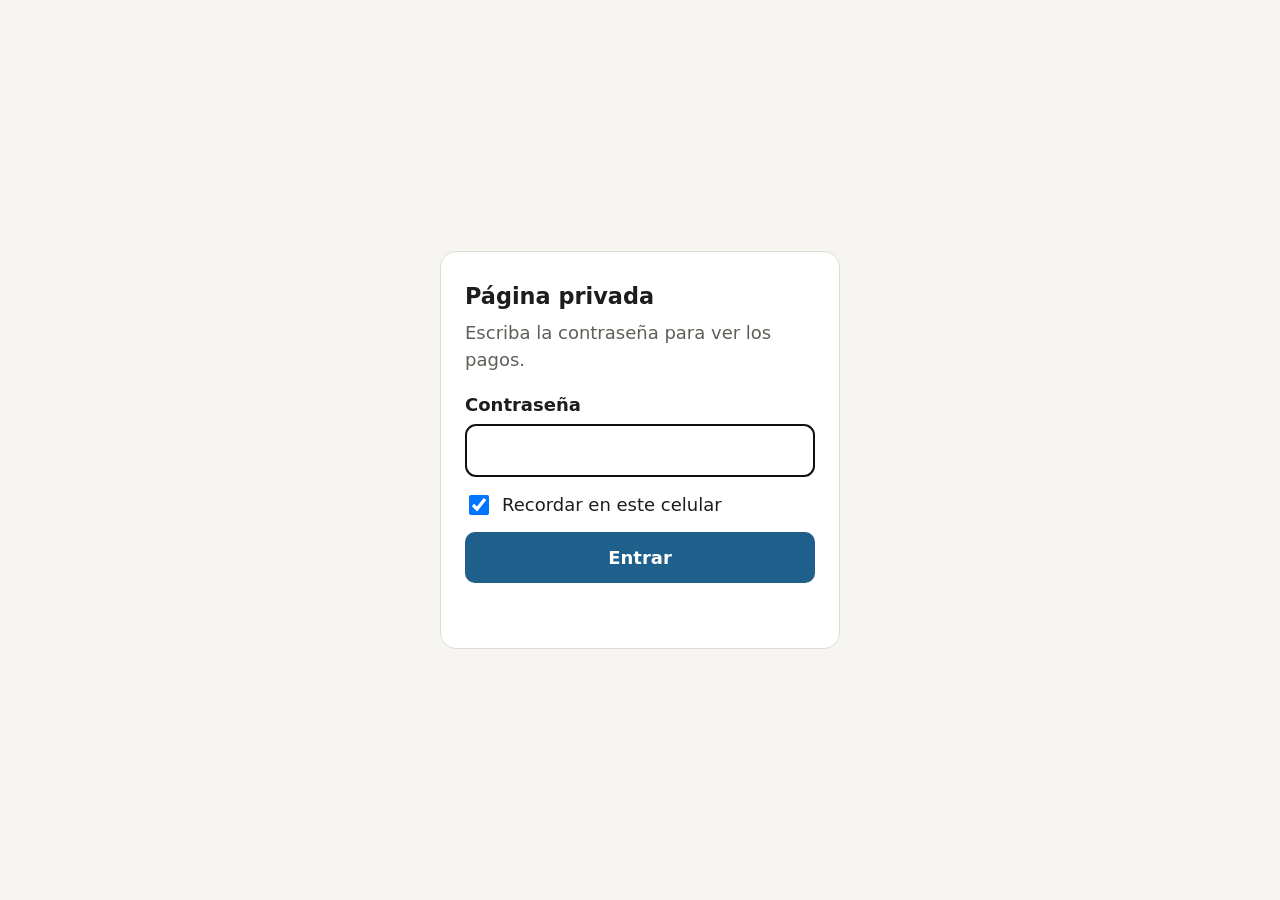
==== commit a47a11a6: "Use the mid-month CETES auction of the payment month as the rate rule Co-Authored-By: Claude Opus 5." ====
--- a/tauro-pagos/index.html
+++ b/tauro-pagos/index.html
@@ -33,7 +33,7 @@
   <button id="go">Entrar</button>
   <div id="err" role="alert"></div>
 </form>
-<script id="payload" type="application/json">{"v": 1, "iter": 310000, "salt": "hc2TtGU87auM826zt2IYVQ==", "iv": "7VQABuyHy1fUx4Cu", "ct": "NUNbgAdhqGdWmlAakJ2weBNCYREMWrAsAVsGEzDOp9PIK4ACwdtjiDawFoIYI2E9mQ4YYV59Y6hMit0I2QRHQ4FFsoO+S93xPQwsZsRukBOurDW8d5rbE+So/W7HaBIKi6PdVxR+QDxTAVG9dLYcGlllzeuBbrVeQq5RJO1eS3JXK0vOpBp5CxAXf2SaNJlGlyei7E+3kT+7b2J+fk+7+ABxX3BqBR2C9D9A+ufAC2ovL+AjVZeq5k1yzC9zJzBFiksqfTi94+UQ/7JvlHEfr6ONk23veunmbEAJJhQMLdx8j13TAy/7DaYVJJ/tbq4f8keYRW5oMNtLxLwrK9F4mK8DeC63nWUlENelKYGgMsxd2Q1L7uu5uUVvFDd660Q5elci6mnkQX3ASmCCH0MY707jINJ6lFozB1KxX1LO2M/y8XzHqSPC96GUw5YHcU0DmPOdhQwSb/HGhkaWtWpTuWOcNuaoVNX1FroUYDr9lOo0885SQEPiywqaFjvFBRMYLfH/64RF4OXYcx9uVuS7IKwDmMRRQd8puHg5HfRVoRga3rzFiQRs7VyT+6rIhyZR3v74FopW63RDJhyUfxrVDSjT2/hN0JybUOD3kGVaEi5LdUbIqJlnEaw+/gA0/eBWERLjc8iRseko7iLJZs9iEaEpyPZSnl8Xbt+QLF0wp83PvCEzqbhQEwnL26CZfeh1ViXEvcMQz+Hrhp0yNI8rT+X8//IAKvl1HbJWi7IUOCs1V/h3eGDCLsq7sQcnASIL2xsEyRcG+Nxka3XHBdcU5VAf292Mk8NAtvkkDDKpoM0efrfaW+9B4dGLbk5H05v2NbpTyOrWp59b1XX3ngA5yx4BMe7WBVXXxo9mel7Ju02Ovwyxv9/CgObYf68QgschOgS0hLx2c+5l4bFeX7w3Gc+KvyXuGeT/GcipgGYb/im/[base64]/vYoDb93HNyB+FiJnk/EPVsWKKqtqoPYaN5oPZUQwfsKYA0cAvhmjiyKkuQ3rQqUJ2FNyrO3mLUarSZ5kFzfOzgGwYxuJndw2Pp5UxJW0LGc+QnnLdAWyz9JrGjmUWI0bj5Ngh0XVxbhHwgKvKu8buL81+m9uaUclLoCdB16VPVRMtoTyz92wQz3qstfsfbx/o0gjH0cRKxM5mxMXSiJAKQS66hmB0+KLFTmnbjFkha2lN0JaS66Tl18HSz4QwEoOiXSJNYX/Y4QpCEI4VO2PFnMjPc8+4taTsOKgIXQdSOQIQ3AsJse/dS6+ST1hq4hcPM/mhPLwRiyJrS/dHE0MxRQV3D/ijHbS8DHvb/JnwkRkjkv6Ua5CTbRMR+fxsXQKF6CjtA/vNT/lnIgeANzqu/DtgcSDHqddIMehUMYTj+XrM7IGJbLkNdsIY9BUXyagRyJGFFqgBjmdjto193QX2McFDZv0N16K0PpAPU8baAsNl6gzmuXx1YYtSA5iAfw8xGNHuCcWAw4vANPoTP/BgMAzqixmVQgrhtiSTLfuTSgRP/n/2UW4wUxUvZiv5en1XZVYLlyvgOXCY9o99DFS9ou3DWGf0ZErCciRLsHxUhg7LbWeTulT2pPOw3sU2jPtdrrdWFHrMz0fybXuxG8L6LYObykRPQwhMnHFM+sI2DUXAK9M6C/n84slIOalQAg93Zlit5eQrXLma2wCkJbQQPjyy6LsEmrZ8m7SApxgohO4uPAIPPTAdgwF5k/343wJzNaBJKTmW4Uw+oKykEMlsYYQw0fIeHdgA6fs0RLsCMTwr66dvo6Sp+acXX+1LFz8RAsHVhT21oCu7wCk76Yxe2/m4L4ekH1JX7hZt084F12nhAjo/RYTuDwMeN9v9ZH5D6telxQsA6wzdgwNWzsJvW+652P9gB5DxiwMbYdMj39uPTWKNuiwcgN2gzI4o8Qb6RckLRXR1L/FrM+0MCP013kE+gXRcReUU83p+oCper81ZzBaBsHfa/8OfgMFgfpgKUMLvW7kmpLNFi/n8PiZBXJgTAYE16d/bFxdVVlySbCBX/UqF63yvQz2twA4ZdubtPA3ndJjc8e3C8tGLmOE69xRR7of23xv+/hoND2wPOOobzhxVTngbn5i+d5Ioilone7SRHyqFR9vvdCOWLV/8xY/MAX9PB/UDzDVv3ImVeZXvvDPpQnxYwYzeZDq0oOh9uBS20tlhYyhWj/0h+uPsmPtHEO98L/ZZvSaa62S3cuTnMADoFQc0OteHgPfcuyhI4kX1HUkYSZ5JQfJCK0vTpHSA0F0kBs5bWDbFv+3ldV1ERT3hMPXeQe5n7rLVaOHX7xhP4ZB3n+VfMO+KbzOx/tDktIu8UOOgGZ93269eXjWeW1pBiWKIyf214OGqBx82N9OoYvzjNe7LlKf9WHDLtI96X2VKQZmRv8grDVrGpTwyBChGcMznt6dJVAFdMxuc/o9aBW6TyZRIxExc1YUXwXGQ8XnfDNxMMVSAEzceXXvNRo2aO4/+nSNQA6vyFIg5FguwP/78a7Mh8Rg0VsZ2devhibd5B7ufVPg5rq342YkWAl3hklegfQC5vsBuabgZvnz5h6eIKVNDZlP6sIU24Z6AXgh13eDgxU0u31JkO7WQDcq6wKioHWRGcarxwJkMDQ+ETHyQ5bwkPMxzc1CLrcAp4CFDF7R7RhRMwGvh4t5JfFZoxrhdc+nNqumtlw15bek3G+KPlAtm/gQqBstntUT6DCVJaiaeFbnZSrVQlcAi6rg86Jc6795PEti/JPgMo+8TB+DB/MZNfLaF2MtFdAQvOWejMOhvvxjDsH96Sz3OBPZ6k03Hw4D14sJ+f6UAPGe+8sH5I8SxNSRrsIO8uByEm/GyGfLlC4EilVws3tLdDp7ceMU7frlbufys8HK/9++veDmz0MNKLJoNGS3w6RF8dEwc9JQKaMaisb5NfUrfsCRVg24wJq8C4WRshCfWfg1NhrOLjdf1GG91ocHU5GTF0fciBmknpFsMBzh3U/i+84DVBmTdeaL8En79uH2+gmjgOArBS59aAnypTs/+bgyKTIaiup2Q1Dx+g3xqbApxrYieifxc96Q31Kwiwn7kcul9Fxt/7IybXRz6aX6IA3QWZuzJJXshOE9a8cXGUZ1norMsd1WgDWhyfCK/+BTvEsaWmHQpFdguwlD+WDh9qiuJN/WUDW0mEV3tMFw6AEbLAE9Pc8G+DRW/24ZiZeizxFiOB+88RRdMA4O/yMAfl2ESBuHPNL7XJTogzGGqs21mX+aThqY/cACcUeLmwbLLsfE3VRConMAada+YA0JcgcKFGSLhZOQAjfk0E01SGnrKIDXqLgtw03gIJ7VsNhLiwRJSklfyVo8++T/7M2owq4eusxdhEQSI6j15hZwU9XncQCrDUSVZqLbwZ2n+6gqQeKA4/cNXs15O9wrpD54D3h061MELCBd1Zvva4qvfOiHLMJ1O+H0RBshcdJriCM58nutO0GL4Z5zOk+0c1h92Up56JZcj+lR4viH5pGi5D/8C6gCcTE9uhOP+uWTPSPWXGaLT/LHyoT/63cOi9OhMhqRhGb24pgJ9UDZQVOoXXeBFIhUYoaeVLRQRhoygPcIkyfcjYqoCxrAT0/Eni4nHjdensETUblj6wMUeHJ7OME0pBlrTdSVmpChmvH//IOGk0iWv2iliamZPonQi30ZCnB+bHQ9jRvinwK5418dceSmDiH8bjuT7V8PJzn+MpYW6YUJmrYoG2ushlkdgWIJ4safTyyMIrad+h5SafgcaX5KO/[base64]/1pR57GkHBVbJf6IwrK4fds1g7vlqK/kG999gx4TGhANwLET1mIGgLi4tcDAlPTZg2LoPgpdA9wMG0nPJNbGYEtdmYXPCRBWRMN0g/URVIAlUe/IaRqV2uEraxCL6xofSfIfsUnXhogJtR6eardzKvzCI7b0GnhKQZ8h//1jKcwUbuVs1DB3kWiGDNCMxoU6+WZ4yGlAMKNlhisZWHXhkTiiRtL/j04z3TcOXPE6x6nd/3x1l4GA5VuOoU8Rc21pMhdQ4bO0dE7yrhd0rnZN319ozWhIZrdeRK2o4pXE/Cw9Pavkk45EDy/XZNvTFxbbprZoeUyXGW9BGMCVTwRJF+ml/nYzbdD1d6zGDdEBrCZyOAo7XRLw+tjE1IjwuVDzdZm8z9CRKC+/cMh9W/zje6E3KV34NoJFDAuMWl8njkfc/haaZNTF5ZdXQbY/YUox3KF6FkL0smEKhm6wnW5J/uDK3WavTyuUy2n7JTODkCIdyQ/CDDMUv2NxHT7vrARAEcFDcCs5j00BFYHT2VwXNLWNWVXbCtMdjoHc7VCNH4pqi3DU1ga7iJrkaFGEqu0Fc5XWKVWlXXDeglQPBB1HABBKEAr+6MAPi1RXeelrDvxEFyyz46JC52gJ+CuWzukDbSssUs2hzUwdYc2NS6f/7i5eErlV9y5Q+PO6Drc/qDQC7H+qHkpDXeNMicntyG4S3qD1kTD1PLyP1dxa5/zB0fKGWAK6P5Ety7qsI3IZ0SVG7adpiiDgutxeKrRf5aGmGuQMD1cU9UXBYAgJeMbz2Ob/6tGOmaQRuaYnkZpZJP7jfSMO4Axs1ZCns8Qsqg6czKOr8yhuTDX4/clu9xKj1Ni/N9wHPJP1BUosUqiMsXeObOoQ6fbuDC+7T/[base64]/o/Cb0GBlnYMabySyXmAuJyAZ+/zlvZ2SS0LHz+zqC5QjadFNFhQYCpNAhFvurA/1RodVSuO1n2CEHbSUL56QODeFKxjauAbBm3r+KjLOTsKdpCoo/qVQfrzBeRe1KKmKENOh6Oboi89Zac7IeL7qZsipEiZycTCoXpmLVr3NYJowZP7MIb84UkMcI8qeY6AilDA0NISQ8WRuwy6yb+gFf6WEyHXb/R2zVKj3MOiHKnPcEWgNeJgYgVye6SBR3x1nDDkalFkHwGschns5OlREmsmQJkCRNUIkXKntnpZBvCiDjSa3VAqH/NxzAwPGDUA5xGrownxZjzZoJ1rkDjJAJiErB0M8zHr+wX4muJBjpEJqEl5++5VY5aFLghCLmAJBl5JL7MtiHoHrCn/1QALk9QHGrUc6aUayvR0kw3G0+lC3YkUXSOinFH8K881SpnFh/q03IFHWtE/YW4oM8g60iR8ciTa2yb9Mw4ZV7HAzhtzJV4JMgIfK7phIlEMkpIxRtMZUbsgwmiu5JFNSOiE1KxEhW0YuVB0+0uL/mkm9VzBeMF2XG8DmYIpUXg+uHiRmYflMcJUXE3j9OfJGSyZ218U1j0UFfNrUnWwnqO3dy9hdFB1EtPZ7Qiw8228dMmoHPStaP+nOdPfbeeFSGhbDI/wMktnrDhR9Vqan4d16cqcFCe6tqhK835uS1yASq6/19ncKzOLMjHvXSIUqOdl4UxPsD7EP1fOsg/0RNiJ3yNEQeyHSGh/SP05b9BOcaplQHdcMNvG8T/vAZe4DaRO0lvwjVD8wmF2Iq31myBQCSp5mzhpTfZ/B4evD8HtMjRiBYtqPpI91wYc0fzD3toqyplv1uZw+ftTARIMn/tOsGI9W99V27ds/78/ad2KkHkxxQ6YnzlPBmN5qgD2mfR3c/ouPp/Dn6CRQu9V7gTAMFdU/4wVQjihZuW4fum6AAPAONtvyjnjDtkvC5t7y2Jzfc2dPyiC5ax1Be6zy2t5qPwrAzUwL24EqnfnbrdseEoU7F//ZeqChycr7/PbfjRyHK0efgn6aNbdYTYqcAHflFZc5LEe/z7C6/mnzKqv/d3vQt0M/vzJcoBr7QkUMRtneadodfAvKgOVxCmapRQV6bymtShPoi1hEEKwjHurQzKV8oNsW44aoOKDt+wntprApRCPiMXGpKf60EgXaD/[base64]/XipUmY9A6VkGj8HaxcsTkVcKdY9VpzbBXrpSedYfY73Y/NXAWexlWn4+Pdgh/QM2xYTMX+D1ZwoDLQdDEtMbqPw2biNkbAzZitK/7hk78D6c75A+wYtQPN7l7xuJLJGSo/kKKxmYcUQ3gxkM5pIdn/7Wf9kakPjDkxeiX7qPCEsSGHDshiZ9swGZWWzjFwnKPaeQegFt4guc0itrti5JYwleLJJLxnobbQRuH9rXQgQhNbb9fixK3FWvv8VISBfB3iQLDBwSBKY6+UePJ77QuZRM2Y+oSWS0mp+UTVaTqh6XxC9G/gEJeuQ0MvyHuDX1V016lCz1lFqZpNscOJa1CW+y+iteFq6DJ50ugR+CxuYS3eTwhVFs08RZ2MN1CCI0/PWgJtbYJ2H4F7NrV+UPhSOSQ6aJINmV9sZqQMVP6d9czUVTi8RKVq6px8EkM5QIDWV8JLK/+EQ63i4+66hFxYM4n+h2JHC6ez/zVnYy6aB+a7gIzv9u11rLXR3LnI6vL4lvS8Q0OjUlN/Qf0r45omxm/jnOo4+8O2vvkegVuhBjYF/+fErwDoLI1LVNZmtvGYj8qr+XX/neT6jckj2SpxmWAkK1oblys4i5onwclzl15C8FqecIG4pmimyF4xhCI3++MJxLfKVych1zKsceE9eHpauNtoBhTrFcAGxzGpdgVKoJcQsFrbnXlfCYjjIlFvofi1RFgj3VzaEeXTzBnUCgQ4CCUORfPCHYoQ/mK73PxjpdvmaIv2I5vdX2MjpFtBkx7dJOjPQIg3GZ098NK5o0KziNeiNbmR7lsAOkSpsNoABWDFi1I8RvNDPuCugelVjr9FOWNAS62zNBFT9Fmt1bov/Cut1eB81SaguoqFhL/nOFfcSA+S+ptkEZ21uPX7xGilvaoyj+2cGpD2HlegDoTXo7k8/kxSuR7AZR4bg1MO4k5mic4J7QmmR9G98/PQozkqbpyuhgxwV3ZnbBoNybKpnEd/+HHGJCGRRawvA31VTgK6jmhsELaX0p9z+1bb0Q+1FS5Jhg1txtqEyHO2Vgvn7QblSqbO4c3I1xIjKiI5nMyv77IaWZeVdvqixKN0lvG7xIYmTpnjzFeCsatN21HXSjWRiwP0mnxJC5zEntTkzVnBk9mgvNFWRhqDEucMb49cHG9x8j/cfUPAD/7ClrqY6OoC1BSnn9MwHONdpU7PgV8kzTvpOufOlMRq1AQUxC9BYr2ZYZSraFAFHNSIQ8A4gCG729IsWWzdNZ+RnR6Jg1Fa/vTX5z0qZOU7cDsGUiYgpxd4TV35QaaZ/20bxkBSW+0KTc9hsJjOh6ohn57TTqab4vnJKpWQjAomu2hB3JFrhPCXxzzy0rOl/sjUEzN+VJz9/WWeK+rL/X67HlVS63iKUFoXwRYznYFKM7my4iXvhGDzbmhsQRjKdFDybdjnRZsg9iXeoaScpZsoGTLtTKKSR4rw5ls/OsOwwRdum2XOvERauA+2Q9XKVj2YkMUbLs0iYQECtRTWys4T3VnMjpE6noTHo1W/dI4nbf9HrPXTqfp3G7PPWnbRZMlR65BLbyxNrAj2EY9W5RJYDzqvHK3U1yoxgJQTsWMLESWRfo3SnUfDm5jq1S4gtPBODFQNhA6EMh8ZgxxcjyL5RYW4fa0SwiWuNcVYNczjZAloDpBs4KccjtKpLLA7I/IXqhd7N9CrBfHrgb2HpXOh6e0c65n7YHDP+hi0izQLSH/1Evv/r4jmSCVTXfhV/YJ5teT/[base64]/8BPEPVPJD0lVCBI1HInl+ATWpWcJGjKigNmKEmFbf7p7opWXhhv6T9TbIYqeWO9eljtExyzhqIJaN6PZWXKR5gVAamiq1KYYIcV0Woc9DgBiNOoLVS9mljn2FLRoNhpB0/ikJVgm3UT5pMAx808F8xr25B30tVFYtjXdqwFSopFRA1ze9EfeDUj97GalYZY8za4bSP6yyyjIURouGHKIV61acgpe0QH2PBszA9bBxHJsbapRNA5qRgsLGxbtTf1uX4QRlzgpvRtixUE8ZtbbIXjMg/QsrSn6/G838gj+34YOjL/OKxU7TFOV/D3MdXeFD1cG7R7ke9R3kiq9BVAM3DjQYMqyCfYrH/FAL8PGZNsvI63zo2RgofGL+gKGIGK0gqHIS/GXV1nZVbv19/BDUaJqn7AJmh65DtHkId4Y293Pgtg9nuz2vA3CEfx+5TbXCj8ME+S97Pi25Ae4o34Cb5uVq5DuYpIstAUf+BKmcENSlvyQ7yXha0wMegQitmrql8bL+XS6Y5v3ZVmrBP3G6ENsk7xjcQ3ikw+ciq79vC43qr1gTKFSDi29rPIW8MAeEzUklLfHmH87jd/r+04wC1vcS8Ie9ahMkQGNse8qy8Ny9tG6uwCBxIihXzdRT7dMky2gXFJl6Rn083x7kGSc6WbEihv4tfinXiqxmvOGGkV8lHDTE5cDXIH6zmKv0Dv7HCCmt9pIAt65VTdAkcKzjeQZmily4HukRxU9un5fXRNz5SnHPgSHV3nCAPh1HX6I/QV+ntnccSgLv5JOeV3VuCogjGpEKJOCKFmURaCuxKa9H4FyGJGhsISaAwg48X6e/IYKc/WpDGCu3JaY7zhlwQF7y43OgwIArd/5ZuksP4/fstxESGznwI+n+Qbep0Ukxf1cRinGszFfCi0DTbqdEoXwQ+6GyY2O7mNd1AcJl8RZPes6Blkr8e15PrGhFCEFwIYD3qGm/XCqE4C+5CIFPQRNHme34JrdCiBOZqX/quukVCygjby6nqOZHLT63e1CAiwQlKTT8Z1E80t+D3A7tm35AKOH3YUpBgiACz4qOOLb+hTQYZsgJ5rV04VoxM7/Dr/EgLAsY7g9fJQtEYkW4s282sy0/Jfyf6b05fm7P5aLrEAepRZjW0VTVvHENBxH+ZFFAeNa3WuK/wbxld6HspG0ebNYQBULt1F2VrEkH0ao6BccGpA+oLUssbE7cRmXMksFkwB8MqOlL93iXmkmvY473jqQien6K5ufYFN0uQWmNhNxOKcTMa3B0Ex5yYap8KbPj8QVJkUicegzrO1tdLUAuswCj0pN/rTpft0/S/Hq/gKQF2p703WG7oixZphJb2Ye83wppJc1LHaVivr04OEImjabkf8cOpBYjgDlJ+dYqa+xkmXd1BedC3GoDE5h2ZS00+X2D3L5rln0VpKLapQtrLxoDuGOmtSfigkrbaXweVPGAF9puELrQjh8/dHS5TDb2/5FdOx+uIcOAmjyt8ioKnAsIq0WPNuzTFXgoH9nOgfUZC39iIdIN09cS28ASbkKMRjvXHklWXkD+ZT+eoAfeOTSQbE+E1eNTaay/IJ/eXLPBOtLMU9rUfq5zYV/xR/YQ5C5JDtU8tIiuyaVgonO7dok2WbOzCkS99fX70PVYuF7YhKM1Yeu7B/TvIMIo7eveQB2N/Ii39HuMlMqlfgGTwwAiW02xGCoenoCpXITMhu+yzQAjMnxGgC7dT2q2WlT0IKNuSWi/1S4oL/vhquuVRJC8RDfUAJH0Vzxv1jban6QvHOZFPozc/N4QhWSueYzUd8SAjTmROWF/A5nBAzWo2/Fhi6DmEO8893HHKjDG1CwFyVLg6NaOErwcDSPao6sgC2G4h/jyl9epc2yfD0qfmPCiX52kZABD96NYowjP9t9twuTphB6t9GH+P2I00zOADbV+4oZ63MT9bHuIiKrtNwp0FX/a6e4iBps00YgDnfhUYJh8iCb2omJ5gxginzZ+UY7R0gN5YeL1Rqc1e7SkStkhuF6kH3oi+HSPWpVkk4yt0qNC951qEKCOi2lZVapZ+0QM81nxrWm78clm0K/1ZZStIoUPaFJQCqORxMzw1MbbGC0xA1qgNEYekWTHaNZE8z9eBhsJVYydiRu1h/wFVp4mkBPbhbaqgMBjlvrCnwz3JLBMm4QwXlEg5AYDg3Qy176jD2Y52VU/jsqMrAYg1+wvvyaWZvESh6tyLTtOManaJgO12EMExYI9DXjRKQDKHtoOyU7WVclyO50KYheC/BnsDLtSuXR1eE3mUoVMC8G2hrgDCwKjeS7LSrj6OZcVGnhKfdypD38vuJmekHB79Fl5F0oWL5Ub86RzXP8xdcpKZ6shY9WYPLQ3yb3SlbK3hC0hp8c1z+I/rpf9haRE9+lrLozZ3yrebD+oWM89WU+/L2KggUO3U9Xeg3mnP0S8RIT4MUrwajQebDQUj0QRH76paIfpyey2Szc3JOGsnGbeY6aylP5WhgvuGQG4HbOeG0ZX5Bu7qnHEYOPBF7CX/eOeZ5ah6Es+PhLfL+qpNmMKVE01exd4sErmVjNKN+ZUv1SrpUPm8kRxpfS/ztbp7CySp5j7nqM8G0SEYK/aPM9Dj/n4+LKUtxGuXVnyzuY0KExfFECsAE9wdweW7W2CXSndcXCIaU3DOIvBQaebW9YZ+nDNVi/mLWzG5Z+1on3O9Ko/KQYIykbeh0cXHtlVaEJ8lNwth//9fIJZEHMZa+0zqC3iPW7O6OePEWPlstUbMxiK+3NNoOeGfF1ssEwfqESsseTlgTOS121LOVMlr1IB9I0Rg3WM9oAiPURuThDkSjKls7EykFl0j/rhVvhwmVNL+rCu7r/9x6GU3RYZfXcqCJB4y+6HJM3QlRUGPvRBkAtG5ZnhUEtU+2sbhs7NA2jsx9ExRxzT/1Nv7Vg5VAvaEUQIWAXeQhlELS3lgPR9/l9C8qrKFhZ90FWnq5SoQGI6XhZb8mekvxcuMJOH9BRV7DwzZCBr+q9tc8HEZfZlYYi5gxIhGi3HEzHU37KFyK8odh7Zxc1oDavXFBjMmSyXyk29xyXHgAGELJEapIJ1uH/jw0okPU7JDvGrxlyg8TyJ/HA9MrnBMCFscCjQq+uRSsm32b8VBXjnbqs3AlNgKAfkoBOB4oyEibkgskMYxQUqwLKT1t7BCl+V2FUqgbhQeaUnHG5W9L6WK88KvYFZ75qHf3tn5qIVLaLNc0aDijv6vVgPBkcaE4OSlT9x7Yd8k/DPIPzt6HC67Yafa0wTLYtDFhh/bZoteHIg8AnDF3zaMjgovVKH6NpUXvZ8/D2CDmBPGY/sk+bbJ7abtbK7IQ6Eg7ltyCuP0ebOEbI2QOEgZhhVZN0fL2Dt3oIGKrxfiMlXyIOydYafaq7o9k7xtSGnc/7ewNqV4BJrWJBVzJBKmEnh2SxDGWSZTSDzER7braUEKH+Ytsdmc/iJSsAexwhcKz1JJb07ejQo0RQagZ94ug0SGAXo31KuwJH3cb2u7EsbxKIOXoPSN+8gPe8Ui68Pqzojt+T7tQ6F1do80Q1BwKuetXwmIghz663HDnRcYaloBF8DKt+jyj43hcl2dEbHWlpXYkFpkW4gvC4pSSWd/7jxSzylxyYqUpz+7JQsEmGhB4D6BCHhdETFcar3SSbPEe9/Wc9fVBfyFeeJpkHyiVQRxnLB/yq9qTz88mxskHKGWYAINskH1ioKfw3eoYIED+sEfld0ONos57SzgtYwycPe3RW51R7TgByM5WZKd4ACW9uIc/ezSHNIRFDEsheiKGQDUn45C4p2Mc45ItYIIxqR4Z4x11ey7MvLViDf6jrnaXrMm3UA4zbTBzglNivtQyHXFjZ9iWiPt/v8kGwmoZgG7knmQu3MBc/p1RzYZtvt/NuGhG2BPAcoaBQbS467Lue+4QC1kVVQPFdJbcDOHhvqZ9DOTQLjnzIl0GFoHmNm3SqhzwOW1FcuSTziDRlDML/CoJzRReoPqpJlsVwdad6hNXgQTJEF2NOkX/QZak7bpaWsXO8B4jxmiPZvtaPNQpof3qxAQotmAXt/zWeRMA5OMy2WvQOeViSxIiAzgNo5vfW7ulYiBqHj3j537pg3CTecnWOubsRk+P1f9LJBIwgWFReK7sw4wgrWPajZeJvZI2fVhHlcZkds0Jas+GlgIOvsTDvKvUgorsW/Y8n9C6jiMya/Fs25PSNG1scAndhBPuzq8yXpttHB/ikHreurDDO1FzAHgKy59bX/5KfJCPJ7QYTVYpIlmM07tvxp12tBXyWtUGP+WVSSPKNGZ4/jCSgfW87o/tNd3k6MGxJ+3v1HPQpIL57KmoIk1zONJmTCwy5L3IrbFRyhH2JgfD7/98YQOuxY6/aOOdh0ytYpaLlPuEXUj6/2uWAOe45yU4gdZxMa/7cbvhMTM8x+LO59knv9+CiJ+1DNkg0ZozBR1vEeJiRrsEv8PFDctrn4RGYn2veJNm6e4IoyGTiEw6IfgAwSW96yV3rg+3OVriA7bTsRpxyUtZGob7++sR/as480OsDxXLZLNeSafi51nUoXUXU6zGWsbwswyLMKEuEaSD7/7OgVbAaVPtBH83bgZm+r67QXwOTL7qO3/OPHSPgDxI+u0t2cuzCQPpE7MGLgWep8I47y8A/sZHYlFN5geuGB+o3F7rddCsrRhSP6WShu3HeLV4zz6O53l/P+BNADCy/O+7AVuCPvkCf8n2i3LXzIzY6yxqG4MnoHtq98EK8JReeAwS9DsM1QboOzDJ3jh4y5EEvE8Q/aqs3MZg3+9tfk1X4i5YBgiVDPhgd0HMkvrCg1Py/[base64]/6KPCsgdl82qU6/YXf+GFExHGNcoVI9yBhO9YaEiIvfxFNc15eyCSRrjTP1ZpuYriLWWVT0bl0d/i+4bb14GLI4R55M1B8a3KYSsXkfhoPP+XA5EeGnOxxGwJGjfDGy6DnbsFszA4d85iUD/cKtzXEgA5HTq4aqqh/yD3oVz1boHqW/18whNtdG2qaDEXAAH/tGwowj7xIbGkXBqNbIxIKEz4Um3PngwUYwTN1ffh+mHvDLD5we56TmaKAf1jbrHkxm8qmVNVdQKHnof0OiOM5XOfSgCJPuixAllf1Bn649UFEd/kI4OxyfkYWSy8ap0CStTxaV814i5oTThWBRyoa9d/[base64]/cxxe+zAjqa/6SDBTUTABPIDl5Pf44LhQUUziRwzSOGCNQzMCjWZ/V8GCfQAAS6tklzS7DYMIUmRN7Axw7cchvRtvSns6sy/oAScQ42UlNEEoszeTc+r3UEnfZfb/atkWlfy73jDLUvnN/VJ/Q933UD/ewZmclVJNDAjb0yxtINo06zPa4fcTog8yYRBrbvKcqwc6WRZ61yFwz9/VLvAaiMrhqqcWa3DBNUQtjBx54nnLOpt+CgbW/eoEWR+LcWvByH+XZgyZwK1hzzSzKYxQKuBV0LrKEJRg87+1YHybW6l1kMM33i38wrL/rHpzmSW/qabGHJwqqWwuiWGv29jFb9P+2F99rHbquK3r86nFWtUzKxrhEY0A3AQg4XyC3A5XqPxoh535m/9E1cdDglYmRAOSWaJL/0x7Efe4xZq9+Un/eUqlFcMOKChfsieNZpJvKNZn+YAX+cxhfE9/[base64]/V17Z9RGJAwjL7ZdvdQxDvbnJcYW7WSVU0a3WCSn++v9fP93f+JWhKeI7rxjq435iWwDiGqFIrGhf+dBSLI3NNbvjub+n5j8kPzxu0AKt3CAM6xFVrDTM8PDqggppl5iXV4XCt4OzuPNwd2x9bqp1XEyBy0BQ7RvswTqSsOaa+8MrYXlHtiAm5bV19SKkYWeeTbm/P0+2hlVjeK1UYVArf1CaBQJ9T/5UFUCkU/hkAx1FKJ6SKtiX84BJDB+6jWcZm2R/QVMc2nia8tXVvpyYIuPkvooC/sOWiHfkph7Y+TxTJjdulGOsEMN0+SKqn2IDc+MYF2jVC5Zfa06dOoTKVlUjv18xYD6mo8ewig0RPNoYMY+6bgwB7tjD4mMDFlbrJE9LBupoCW04hB1gWNJDDKIyswNM+HVLM/Qd24BCdWU/2mGXCrGvbeWZwT4B07PvUF/yYf6RtDy6LBJONZXS014pG7tnrPU1x7VpkboRiCwC9chTNL1lY8bnALe33pV1xVgFPNhPMrwUcA1Ni+nTRsvH/cYR5zIxIud7iC9D1CFsOtn+wlEsCpjJAgq5UgkRu80/1u8PUfyplhCbZRYbEezDpwdxCPgtNKWg+dc46/Uc7hAnLAtqPJdBvsWCmUH7nZUVXRabHd6N6qiI7HZ7MHBg2fWJXWhMdnTvxmRe5eC00P4EmENACnBzXewResniCQ88ioD8rIxZ1ECybq50ZqU5DkzwVQKMhhqUuDcQUjx+0YkNY/xItumPYcTcXSmekj711GtOD7dJqyRPdgojj8lYAlQgLUsDp82+5Hs9z2m4pVpIMVtRqmMwTNKQ1g+o2/5owggjenvGudVqobS9N0NsPV7lB2s27n0N5pG3zIjv1QRMPnAsF+04AhPkjyiYLfrhqPe1g0cbBG504xdyrkQXlFAw9/TGjVIT6nW6joQDwLn4Y820fTnaMVEibhsXltmZMVSOClXu1thlOvbGSAwZloaTCUBON4S0uVwpGcGp5eFG/xQOvfNPaTDhVSD27uNAZPt12HvBvdXYzp6oach3XhyCAH7z2M9EwTQEgBscobFqj6iaVNwkcHINBshkGDl4KbwetppsKup+u5+CqxR6EGC+zT7Px46L5IlyOMVdfGxY1igLkvoMfnvatDLAxtzriCFs9AQ71JpL0wt7r1fn1yEl7Xkd1l2boXQIXX/nAETPlMffh49Ffgo0ZrKDcMtGdUnx2dXGBoPdSgV+J0Oh4UJN8ir6reDs2phsi5qOxvrRRw1NkpNC4Nws8QaePV+iM2JmcssawThKCecZSqnTaiqMFyG11grVIpLNUe/wt7GgYgVi/pVCGzodd65kPWwv1iXRuv9HRaAJyxu8ERvMzj+k5OaZ+uZt8pOQw9gyugwkQR6sC4mk7s9/yaSkzUt5oxaQ5puOeEIaqErNCM0KKNpSkdmUK64JgFhUb1c7/RCqpVJ77XXEAR3547ntKsugHTdAWQku/XnCcu6IU90ooHK0XyMDnZRWXsIJcjW2gRQ1u+bYal+YY+86el7XFbm2A6GWeB+WX3uqNxa/+4nDaTPtLDRG3tkwrBzuN/Wsisaliq1C+smVJc9ivlcQryHD1wnp08Lm0hAgedwo1oKKeQlik+96EjqgwQ2jBX+sbzD4aygLm2enYVB8qqIz5B1SJ1uR5NF4GE2P1/61AGNfwGegnQpeRwTZ0HEVkgXKDEsYAJLzVHvyGzZiR/VmOYNo1SVa5dYJmL9/KDq9mPFQbcCiHaz2BVWvE6WE1OTZQegpd9yXHYx8KkbIMV36Pwq+t5WIh/35CHL+eP/SAU2Ia6n3O3ZTcjrEzcTZjHtY2kRv/f4/HA4Dxzom/4kC5YvlOODwIllP2ZjLWhQSxkHhhWZnZKHCGXkCAxK4qr+XaUnfLnjmqSs+iV371zht1naV+LeLLM04fPEZ0CJsC4abshRldbefS2M669ZornfHyEoTOarf6s9j73tnu/5mt/TzkTYwcS7poEQTHDY7DQG2k+6o3+bFIQTDTIe8Z1kCt0AjzhubzyycFlk1TP0MCMjeRLT4uj9LBze1WVVhK34zxGDKHkTIQVYvK6Ao23Ybfrzh+IiWq6gpp7EKh2J5UyscjrlxtEAc4d0BbETZ6by8F+UaYzbqkgRfENuNCeJEKxYpGAH4kkR/HKD4oo8D0nhrLtpA0rk61f0bR4hmDlrptT0CpgRcF/l8wnvk+FT9OtlWy0vkU9oKaxiNw2jGGqF1wsN/8hzY1nzk00WPx1fCUKloUjTjht/OWyUjmXp/R74ug0VP2y5K7uV/EXS7L3zMZuCWMBsbsgNtmMzZvsAGNyV4I5MQHSu2KIG7y5p7K+C67Ji9V5McEQzJh0sNEkZfVSBiRecsb9YwF3SGQMOHeFrlb2tpXexT7IA+UI1W5g1HiYnRPMZU3LMGVAd34csDJtsfemmGPnd/eWszxYaQyxzZk95YR3Z02dZ+qAZ48YREd/Tr42t4B74mQMutLMBRroNP+UdER0ug218EXylPCAFxuMw+qe3+e4KfTMhdIRb/sE2+gqW4FRkQQLGLugpUt92KNYOmZEh2Xb8mDRMvdX1wywlY9R41NO+u37K4paOs95GwqL57n6otKYmsOprb4SZxsWoEjQpp3yB3sIWvzqcBKWWpkXv2VpML8wW6GsM0PP8gyxXka8WqX8pEk7zP0Kx6qzab8YgBV05eNShVXmZ8l2rrtqkr9oSd4T1/XGWWvbM5XqX3QDEJorP9xO8xAvpQ4Awlzc3tfuh4IcpMy7g3UWDXJW53sQdMfdOUMBxj5kvXWDnuLS/[base64]/NRmPQ1qLNpKFUkdAn9QglD2V/EvWvJVAU5Ge8s9KhhwzZAaBliYdBcvM/ydUuu7MhztvbHUg/7g4/0cNR6r86JAaZpwhhyL+ofJI/WWPw3j14dysg+3HsiRkPKSD/EUCN10E0o8KeHCo68HBK/UAW30++IDOriWrmvm6qABYY6otpEGh0W7OmZaV8zCBe/r1qnMIDDwlCa+ow4Amm5GUQD+BlSTqevFmIuqj3YohWcXwyuye4kd+1gQzcdoD/NnxZ2YQdYPfdIiJXEdLTxz+U2C7gNZyMrP9Ry0ZZrpZk4gJ0fmo3gmiD/qitU+fv+dNrcPv9spk1i1OvubSzRu27d6zB58AMWlbK/FlrhhXmfD4/rJFT7nv0SX0qyWXQuoULDjsdhMGIBTdK44m1G0K58AnZqp13kEnVbX3qNdvvighRLF2I1Cl5bNtrGYz59W51liGyAAVr1DFHH6KVwTeKK0qm8zC3+A3oqL+h0R+lHTVkqRrBs+5jFXJVUxg2GwuGBFV3QFM6VK7BAON/wzCvrSsX3fc2O11a1gdF451N8GYUoZPHy0n1UWaQPYUh435J0eywTI8iS+OWnUTn92SlSrP8tKai6e4XTkC0qrk5Hq9Ea8Y+8j6Su4B/1WWwTQ+BTwhjmt/+m1YeZ54fS4ubDNHJZ9r32oz7K+fQ3v7LwcdKEpMOF/y365h8wxfv23Sk6ztTMfrr0WKbhi5Dj8NrDMxUwDH0VQZYcLm8Xb49ErcYQO/a9l3Jc1w9D1Cc6ezsNXYU2FgWEMo8r1jAB+PeotrQyz3tB25fTrA4D1ku9z3PA6ZdPQNxtB1bO8uynSzjDzjYRX/[base64]/iCSlHqu+32cRorJFOjx201JNUL2yQEU1yp8f80F56HDxrLZVOgB1S/GTEMQc2rXC7OxAJiVLqke+DYfoD2fuJhrEbNc5enuPC5MTfKoctdyCREg2lhw7c7pOFsxXDdQ/Ho0+u3dugNoeo07q0p6XsU2Bs4QUnwcVj4QZgnkt/ml4Yx4yneEFs9UPJpe1pSbkiN/WN+z0TxyYB3CaG3ripuYrAxAZb9Wmi4TpEj9P8TjPgf1n86FvgelVYCCoz0+Sh/Aiv/xMMjjinbqrdsCOC+cT7m5E5U6wcywn6/PLvU2B/E+K9ELp4E2LuYJaPtTz/8EmN579cDE2tF3xZH4kX1TAtFokgqf31cnLejQpQnSafEQA1lhDhEaux34tSq42b0F4byivNWLwjjXTMlCRi/6impzUHudDJny33fm7HYiZ7lfT36wSGsVqUuxiW9bS1sCz2RzXKnPIgO9H3VqkEx98nykimql4X3yQM75wv1jMw5Z266ux1Vd6Zblv2YCHzthytzrul96oXtAfyCW/JlW1C8JSDboLNdEvM/cvYyfOHZVyYlm2VLZMAv7cPZ10qHI+oIe5diS09MCD9lp5AX9JH0xYNNTsc68KddpGAqFIg6ZeKlHqHtnx87xPafiKkh+wmwyNUZuzPGj4hJqvxkoRgiJJsXpxnL4Yc/jFdzb7mBSf8PnJZT27QSMK4C1GMhicq+wO0TFZPKMfpO4M5OsooMZzZOyTUY8ZJeObFG0DZ/+IfjkQg/xpzHCPzseJKAiOSIpubT+vrYyegF0H7+EIaYXHI+iZtc0stNKUt4JU7hDpxHyc2Jdmx20henOJ8T0I8ys1Ffi5r/tv3pbAoWKmi0cn2fTz3Wbhqzq3/S4oQK2UxfenKge9sOjwOLDzIelWo568wlnW/UIElzzxXdvNS732KIr1YSTZ+HkMsDrR2QXayyjVWNeCoO14ny+TVdSYHWLoGHz8p7iTBCCWbki9sfVnQPhl2gWvcTg+Rw0LjSNEVnGAhJNkGZfmoeR1ivbtmxow9nGDKglrRCdb0R92fYB6KF4/Vj1QAWzrkjxqTajcmfz07FZJvXGQFIBroQ9M92u/z7VHjbOEceIxIIAnCUKFsdg/JxZVGdW6qdajCmDfYhu0pH7nXSkG4SMNqLsxSxMu7iuXC0MrzoqZPSfWVlq6Tlbsx3b56lb8GkEXoa71UpQhTj7N5iE2Wzgt8w/IIpZ/WF1GZSDRljdGHB4hlU/AEvCXL3UgcG0feFZmHs53cLWp85wgW4zgjcJ9liqAD34WSuEYrJJBlYObSTXYD8xR+DucgEvWzShejmOAxypwL+74MhcRFIzCXBnloIEZ5bZpr0q0gx5NMz1XPQqaSSFPG1agPvYJqDld6GzWpeaZ7yjhEfalvttc1Zti42Ha4WevDGYO2m+2J/mXFYVIM4frL9rUs1z9Hyvg+YxU8iqrOhr30dXJOLEvbOEEiJU3lym4MhX/m2fUK6ax8Xj7Iazc3pX5nzTB/kmE4g9V0hJe7V/ZULmEJeGB7/rO7Es5QHj46avqMYDQizTmsQ3pTMlzc5P1qAa3NiYDgVS6owEkyscb9wHv0/t1JaZCujSkiIqPIUtKkBX4RrhRA50+iabyvQL8rd77M7wmmA5s0EhvzzhSbVa51nkPSQDQ0B3SM8qhQfnN1YuKj1I/GY9J9Sx//M5dOnZX4mmgM3lYzgsJKk2Z/wf+RyQUhjNj7oXlf2DAblTr+odq0/VCVWtAu7QxezjUn7vDB+8MD0++0benXTKe6zmcqFX09T3cX7YatnaUj99Gqz49U99+HzvZhlA+EpybZiPzUzY2LtFM2tq1Q+Vi/XpxDHg3hIMKUmwvyJkiZvZDkQFakLUMbhzbyTsBaoeD+vx26CWTGC/BrngIFDJqL1j81Y33hUtG/keXcdzLctMkeM5dkuXUWgZ51zBoBjlI79JT9C73PiMvaF66gczTuK0JI7XqrSaR9al91GPjKqRJP2A9cujcWYbSfGUjg+e2/4xgdVyumneUBHEs4Ts5KcWjG38Wh2MmH5PuEi5QoSgO6Lz//8If/acAiK5+G0q2XG/Q4yj/I7vr/5o/gw35XnhhZgiib0OUd1SL/euS//HSDYmnUR3ks5I2IgmqWIzR5dodYOMDQC38u7xSOoYZIOivKhqoZo33MXerrOgzKQlMvVST2HZyke2emWwaoehBagKzgSAEJZ9bW5UfKvnGDSjjIDLJ7Lr3T7znEtIhTjUrlDfZZFEYIK0zUs3LE2bN2jFfJADzUN0fD1z3sxeGg1ENTb3J/D2huE0oU85AOEfQIIXYmUwHBlkHBrzwqnteYKztVRU3Q3FjZ1IQFt5h9YBXhxin4IJsfr/QyvprlUnQ5YsmxBef0BhgDYA4FA7QvxMIuiceEHNxlo++L/lYaZDNYO5ffbKqXrKoxOUYAZaih8YpEGwVvL5xzhnoKCvXNTjJQhzPHCLObUyyWX9V/8YhyXgGh7Qg7cBzjOWz+sGk0LWKPAUzMzjJdJLD8ffcMbNr4FDMdEnoHBhRDVcinofxPcpNlyT9oNsuVrrZwyGNYI20LcLn/u2//1/hKcbRgflPHnrf4zwTuQ3kUOM3Lr5fro5uIlP6zJJoN4QM9xygQC21L/4WQ9QVj82IdgyLxQfN5q9utofNmJ6fWS0ZgiVWgQvkssnmtjzizEoU0v0zwgdxLj7Sh6ahD5/1myjasKPWmpJjQQbkqb9h+l94xkGbTU/zq0POiKVvVul6jWtdhrORh5fvC8lGlJWRIHOVg77I5mXcR7Is4H/WjW/8wDB8VWSt1HgcVq7YFO1NoCsl9T1uA6h1QW2rlaeNnvU000JJ5IUyCI0l8/fKGPMcAfFzPV5DvwAsbZRmnMtyz6Y+ioNV8d98vcRYcz/nXbFgwAVh0OmZJRWF0+dPhE52eqZUwn7OOAakIPpPFiKQZuzXTgIJykjTplU4Bjr9vt/goI9BqyTQxpbrRxuVN2l0wgONSL2KRlPaYM08qjyhJIchYtmuMUGUtcq3vvgQhFunexmNFWu7aC/R89PsE45uOK58zIo2A/HZtMjpHD0++K7Iv3vb5fddbO3MIYRIEcGyxgXqqe0yst+MisQNy+uQcCLAkYgDPr/[base64]/awHt2HGrWin3dEMG/Cgm/7KD5wdCgHNPpxDl47rXb3f6r9mSthFQ6gzLr9y9ntl/P5e+TEyHW/K7dlXPOGnTZmTv2rgS50Fymc6jCy9AbqiYyCwdrnBsE6qtp3ehSH1zslS6uiNQ+cdzF5KwTLcowppjO6RCRu1OyLAZFe+eVkBUK9KNouwKA+Azq0BP36sKxTtovh/ecNbHdELenASRYUtnad3EFadV7QcWyQChqOEageLkq+iH0zSgHKYEFH1IEMg6e26VJWvbvbmmZbFK4iBiza+cymGdvY8e8yFCt3avN8tLqO0Bf5SoLAGDkIW6fsF0fwnk56EQPuucWVXX8unB8l/DizVd0GVqGaeNAgu7/k/MRHz7pJyrMiaRIw2sYAKeT0YLc0pce0e2DUruxmS1lEIY5TN0eWbeYyQ9yo4KjV3JiyrQuET4Mu29cQ4rtS/DLTXa0Tk2h4I9Kx/xZJUgpIG/VaOFWCot4riwc/JPRP9fwpwzu+XhnULvfsEQU1CdIeyoRLq1xY3yT/gRpyXapKkmHKqclL0miGwJBhfky78Ju5j3/RR2J/LRjZJTWnsuS3kIczPKyMcRPJGfqW9XriXQhcMLJmPJT+KxJOTQYqRDTKXkoTeICL95K/oS4G2ro5oLEQeJjNYzRpYCqOoUROdqqtYAk7jLAsB9cqRfw3d6YSpDnqet+1lSr7GJtNXrdjDLgdywobb2A540rNFxZAIBMHTf9JRXTS5YLNh4VwjG/zOpeohJ6VT1M0eL1RknrMg0iDQx5PFRnDCYXW77bZuUGS4hBwLyKngnC3fday63bK5hp7OgiTFIUnfJ2X64ZL34K6M50TQBMGHtEJD+TSTtu3yM70QSq/T8CLqNGj+rU4olgw/6/tp85E9cMfQU1iTX1e02UVy9vN7JjDDP5+vIRhWEU/YW7Y+O6bWcZ/toZRAAL+Xw/zPVNBm3Gae/vjk2y+MWJsd4tFtNXA6kXVDp/ixdB/mm4scAzQwR8NrsMTtttx0lxw3SSyvEsVYPfapr+FcbohO6LfSSbrcSwexn6TgmFQfrToseMu7d+oKkWZiPBcYEMGpJkBOCozT4IMLsmELhDypndd47bJjJWt+KrdfoIPRAhtirOtqYWPdpyyMH/[base64]/n97rlPzlo7EwwHvoWkIpWZchtAeas4pW0L/BpaT09gfLSB0GafrXd81be/XlQM/ZuTIyU5njy2pmNMnQso4GfGxxIvXFpTNdsRnB8D1UDmofZdUKhNNlGOgP1aj22w/TxXiSK3yWIWWc4UadeU9qv9e9i/gpHZa9SYWti2t5d2TrLEbcSW/cX+ZjYQaWnjhUSaVrouFnGDpKMier+6s6x2ItzU+pe91ojhag/wOu3/XCxsWI3Jyt6Blt82GCfvrlwD1qvOZqqivvLFg4NLm//aWXmuFZNX1JAFi06CvyPki4GE1jQo2MA5ur06bAiYdlQFv+Bj6WcMjmy7H/CzXLBf5D5wPuoCrMsaA42mrXjjkLmrM3ClCUXvfcNiLIqHF3KHsU5CrF6VPv+GpDD2D5O/hHamIYqxE5SFeybxkpdzf3LbDoH3U/0VsmGSXrasaZl567xNsfXMt0UDlU/steyAnp65L+XBznGEZcr5uDXBchbjd6SKg8eJKAbTBZ1zF7qLU5d7zwPlgEDBwjexQ/Zd2V6wkYtGEjGZUXTzYy2BBL0nFf7m0QhShhXIYkXQKmdrqzSVFoIAU5wfC3kzDt6tIfrpcX0h7LviZIvfXDZ3Fs94jGR2JMm9vJiOTPExFoGFOPCamAqktYYC23Em5RkYnXYp3NJ1Sg/hr+GwVIEN1gjb1ExPE/uR5HoyP5pH+DWzekNsR6dohCDRK/Mkw/5requdjTHk0HArXOHWxKPR7ztedpo2/jRCqOsT5txHBPzooqGPgQs7hbaV2A/mFvTsxcilVkpYwo+b++arXBDqid54GPSq6tybe51AQjyQ5S4Q1MbNNCyy9k2Wpzk/88ITh8O5r7z2EQ4bhWjBwFZDclappVM6zU/t4D4lFTtQLHfHUH6rXR3l89O51VI/zHU/2sTbKBle0gnCD9vXeHFhFkcO5Cclnoe3LG5+4cgGio9CdKveobabIAUMh+LpQqxIHHCzxfXj20PZgqYJNMEbiUdvP52zBTlr3cJ0N4gnbLRkUCT/Ul8GgsxkeNnxQccC1wnxiPreREwJQM2rbDzdyLEi4c3HRBFxLUbaCSE6cAsstBv6GQ/Q/+fBEBWSYO0PXN5Ko7X3JK05kouPX3+8gWeh3uZ16x/1icCuRHskq4dOYyxgJ5TvKo4KeB6WSfwJYbqm4S2gTpeKjpFcR//mus8MspuXyh3KWk8ZVaJ8U5eKmwrn0IS27ktvUmry8BOEGuj5tEuxgIrj2WoMPRaQA8mo2G6wSOpMLHmeleC/rVX2z6g89GWCDZJ1clhI4oq4t85PTy2Kd6aPt5bHSmVOtL41+GEmZd517lz9fIR73RIYT7DfBHY3nLPm8KBVLTkT71XYMk2czGNxqWxJRvsHchopaLscvApbArws5njokAO/[base64]/bPSXnAbXaZ0lNDAV0j6otz/HJp4n5LtUz08zLQTQ/flz8yzif/m32ti9aTGKsEvXX0UwYetJU8LNxDyNs4xcMKSgNFkzpjowwoa6+4iTherXvF3kAizG17NoUKxR3LleCDFYyfof4NEYsz2eLMTCib8mdTq3EwSx+X+cXWDTKpHds3c83EqmN/uB1I1oV2GLbt8OTGnL35tayjmMWWbjdpi6NPQ8MHeU/iR8PMZsTq5mfkmNCCUbOOCfUf+LGV6ac6Vsb+/x8BxbVslBX4Wh/N9/26KhvzKWrin8cQfy9uNNAR9GnWjV3exFpvJdd2RIs4UTYO+Vmr7+uy/9TQS6oPP3JVEl5fqyTGLea5Zf170kb13HOJncHGHOHCaxj3GqOw/8+mF2GKhi1RkLbWha7V294v5gO+Jij1Nl8O+0qjiEgwipSI7nYdppXPiHU5oIpKnJXQA6pvz1uTuEDoYiQbd4kxYANkKKO45tsDG7lc0LDutmNlia5vY4XoBFRBjtlK6qPxv3H7WYdaI+MPpvr2+N/FpTBULPRARyynhcxhJpNA6aZXthCNXp8wmD3Nf/PNh4dgpAwzGqUQX6Z5WgBkpWMYysPiVK/9s9c82TgpUnApuk6hF3VUPoohlltnfB8IOEu72mba+lmTB+M5cwvvZGO2yzetJxn2lC+eaB6JdFZMedQTG7O16eV5wvvl087GJA46B8+mhqity1N49KXDYSpBPtfDE83UfxnU2fLc/AZX0s54S7OE5p6WmP9g2W35WAcjTeQOSPPV3qtkVb16PykDDUZvnVLS9UQapIWovlxA87JdDyF2KoOBJLYC7FHiKmOY5sQp4qwdahxDbawSiw72Vr4LWUGrlmVgyYToRKXPUA2/OLXSotk1LilfLIkYxXUf5I3Dsor0nur+JU3reJb93DNKBC0zoIUM8ejJ0x+OkJfwcS+R+22vyuPv7es7YjPFE6v+JwFCkHg3EZqyzIXrVGg71miqm0rsJ6hvtnU9vpE1Gib5QwB1YKpdVRjtuw68bh6TwFeMmjp+/Sm6+FTMkHmJggL14XRQLl2PtCFBvGnDooNlAHE90UrskVlIEtu0lGb20KWxpznnImQEiheRhrvI8I0NscVnrBOAruqHbd13m5SU3wnjzm+6JLQOsUf1XQ8WwD8Er1OrLI0+w8rRhSfQKlz1X8XPcf6qXcA/+HgTnYimrX/a3kmlBxK9uZDmIugXWjTQsczyx1gcU76KJO4VetGgPNBatyili/YdGD3Qi9YO/imUw5HMPQGxibe+abQftfb/btHjGIQoJW5knoc2UZAMEPDLacPYAyJ9pEW1jrubnJvFkSUv752MBAtfuhqcJ+F0Z58sFnOy3KY6bMmQuty/P5OSwjsozEwzF/TRey5G2M7KyqUKBF7Z06kD5K8UGo+lKT74COHZuPGT7aJtpm2ifCbMOuA+EoNG9c/EnlF1VCCNmFVrFRIZtTPLvAISKqP6ZWBrIu5BBLmt3KpPNMef40ybJU2hRscHVx5SNcTALBoZ2ie8GPVltEf8Peo1XgClwPZjNKicJ191CXEmZtuk22OYCKjyleoFI7ScV0yxgodfVOqon96NAeYMP/DV/[base64]/FoLfzi4HBy3wxa8O3R2NaEcEfA19hva5gHyekWnHUtsjXxH3w6yf/0LJ20xO2EP5nCNJPkXGcBmhhoQTkr0jbn5nqilqtFOc5rL3+gtYwoCfuGZ0r+BvpeDodUFsnph4TTXUemnHojm5X5qllMfVWMkoSNu2nFTrxd/Ohfa3VQHGr7MchuRz1xrYTTiISXkboUdAkKXzsTwr2OnZpi8L2YuVxip8EjFPsJmNL2ygOcOfveuCnR/nSichy/okIhUex+l/xocUwO8IpbFwTljn5RVq/RluFU4Za5xbfeOsnTulE0dRnNuoL+0+cZqp/ynlLX7u6/jPZGzAoHTpe0gWSw4sKhcvlrOvoLXSCwb7KfZqOL35TJqrIVb5YXopE8+fJ4ZXFQmQthZHQEACmhS42+3221xYuadS96dIHwjLz015DobyXgQnDoTdjvBLEwUe/2XnqqRQ9l3FOH4VzZ/cTVy1Jzl+rnAQ2aromudS1xYC5Fa8KQHa3Pd0JCcfOuBoAhxUO2164w0aD6MD+N0+doDjWf2OeTEyOTPIWScLtAUaMIDMOqrvIwbZPhA0HRQjVE1leszHNYW6IDZt+2C6z7qjQq7hX49TAgmHL4F90TViu5JMDUjGabEUB75mGM/xFJqs1fcsDr+XHma0LelMEK55yuR2nu+j7mu5nWZaYSsd3T2iKysh5QU+6IAlt5rbgSuBY6jo0PatKuFKm1j1rIaLS0bUA5FHVhCXNgDS3Iu6GXE3c1Hhvv8DHunZE64q8zcygEIcjWorC6VXe8k2DF59VMDhyOmi4dNvOrTaq+rra4qG0rn/P9D1Fo/Uz7M+h6PWQZAGgotRrBsykRtc6+U5fjP6i8kVP6umCT14hMI5+8n1ZQCqkVuD+uTGeNByo+TLOrJp1A/5n29SNXzyiE46YYZ4gxPRLuvoa4Nv/eiGtAIe9Zg2b8CdjYYlmi/aynr/hoJKcZjHHIjalJR1xgYxiCTRQkm5R/I+sVykd5OPc2UtawvBNXY3RW6y8gdSYOocGwqns0pCd/aN1fQV3QWoP9+3o0ftrlU8K/etYmcvl/DVnu7MVpQSN0tn49EvwcFU8msUpRmzl6l/[base64]/Ivsr0WZ9qvcsQx4EOTGjnszLkxfY8tmN1BwaLWd9Nu8iZVJyBXaD1Pm4DiXjG5CwgynTBd6zH8FRqjfL+Q7tIEBVpBtBYSjdRV86Zz62northGEahCGaIlUl0TwiJh/sDiyadz0XO+QaZJQDE/tR16KRAdHZdhqSvqVDEWzuNUss0Y+/diHK8AyZXi8vtCzgQZqgS3ZQjYSa0UiQATd7nzpI5rv31JKNCSUgcGOkFwJ3mE+8aTk+W2D59qTmba+PaBlQ/YyOzLtlG+7nGvXcFs5oiE8ovdppA4zX8YqDgcIfBYBAxWfvDVnQa5Yuj7puUXOUkxkjVUqMatqP/wtbO1abld1bl55614WPyIEBixb8lLbqnmTnFyEL95sQSfwqSPwOwDlGtcfFitC757uQgW2gyQc1/iccw9ZAbk9bVsLrqtoW+/NES7vYBHiHEqh56j+ZAX0HLo72EtfDYE7gl1FF6nklPEzvKSqeY05XGl35IaPWkhFQUbPa+fWeM22tfzX+ZTh7NdmA4CHH1eXX9JIhP1jYPpns4ToD6uE5AA9ZdcvVM+lR/XzK22hxCvoPIUqk+WraX/onO5uxchu7ubTfVc/rI3Kjrvw5I/Jb64XuioFReY/VapExt0ciMXsfrW+gqhsOYL6YYNKmBPmc8/WzThFMbxA8hSf8Bwa/qO7mjpW5EfAwJk9okp/xVP0mVCElftz/p4xvPjf1ECcPddje11hM5yzg7lTNlpiAhqMsescmJnWE0ENHc9gz1t01EP2LOu4+CsRQyXu/I5r+psAcEiwS9gxkJedSCCUvLkPBtoHk/dzYIWHSpKsfhaRS0NJrL98rHbQzL2Y1toF0R2GNYja1IyNICebIHWQWanIR3rmOdg482Pp7OaCZZ/irGPzsg2qZaccR8dsWyydfhxIcNdCbvD3F66Dzhc3suNQ7dQk+TOLNfB4VUCc/+/d4H504XqjdMJG2wLjc1NP2DuMJ+uuKOJycaDQe3xGUr1g7B7r0NA84XADX6YQKNC5Va/3SpZymqubphJ3jJqLvQlISzliSRaQ7MNGWUGmtWiYV/U15WJMJJOITGGds3YE+z47fUUuLW7NxYBj1jA3dHVlMvl5PYp0XXC3axncfRBTgC+zpd6i1JIhR2dx85ypkzjv2djiebZLLbxBvuGVF5LdACnneQAbCKDN1VEVTdXoFACW+EwqFAhb8PUYOlEYqb6Ha0uSIQAZmEnsyuiTMjNhQDzLh5ak713UlAsy8A7No/[base64]/[base64]/kRH+EGjRrK83HnRdqnbl1MUd2IzrWhfFP5/iWji1SYnnQqyoSU1RQL4lTRKYMzImIjgnP/jWyhT5f0PObKce5LEJAWStn6M/ppjE/[base64]/Javp46RQnI5Ws2q0sk/l7jGACelqcmJKoEIfUJ8SfXsAap4Q29rrzm+ZNCJCQ+l8TiHH2aSVFjdaxGUZMJGz6r17GHcuKyiReP7NNAF1gfluXzFhKmpYZAFuC/UiO0GMdE4FNBWFCFHgQwJJfkX0FealyI1jjzlQBPC7ZDBbxMVPw1pqnxLiVaZkgHzmSdJasgz8cpgyRHERSabP3g+Hw3lgIFTTtK2c+dcBgfHB2te30g4aVfJZNZ4RL0Bg7OVcSzFlOQoYwAQJmoTAGRQEb8/[base64]/xZUP3I3LdnQGD6eciJkSs2fpFuN5d+riVlfY9bU2kizXCeXMxOSHr+Qlh4OeAbfN1nQ7wk8Z4fEHnujwHhuvBkExvc/SwuoqszWdj8FFUWXF/0e7uzuTmO7aMJxZL2k6MUZyf8HIvZn2HD3pR44mabb0CTpy7MmDhir3h8+oPtypV09o33u7/8R0tpqKIU7elVp+2lFY3PXaW2B/y1KlGp4/omKdlNDxYdfNZhoxw5obmxHn1UT3Pn86Z4pV6JrIfoBpNOaxvMmJnCJXm0cWr1EWJi/y3d7XsrkbhpoYXxjZfKjsaGXxIJtyizPR9AtpyB4qCWmxkWH+Z6PXCyb08y3AprOqeDUAV5s1ci2oMuFqIzuOD/sVWM1FRjCuJjAxndRIaHfzFtEJ+MdUk5F4Q21dfgYzIkGtKUaP/0PlV+Qar7aUb961AnOkFRF2Y6mAwi58Zi3f9lXxueGiedQVIF81QKfbkaU5qKIUNqhkCEIefAFjhBHm6K0FqFPecSYTsAmnpabxpmehL0ARFq5H5ioGwe8Kk59XOjXClATvzFAQmXwm1yKwFlfun6S0V/HsyjoFy8/3N14G/aQQXlQ7rk14as+mwQ9YjXhIVgTiZfYIhY4nFmcAWCba9/[base64]/bZ3jvd3jQtXw+hw68ZxpKwsmWAhFC+5URGlpYQ785favJH1ciqxnArU/8hSESUcTwUzOYoSXY44BQ4rtr06xtRh35MzFAXy7STli/USqVz8J4oStHAk4Ca694ZUQ8GAUnapueyNTsmhmJdG7FmQTUttRzUnPgjWszIpibM35cGTI/zZdGGdVh9132s/kgKywgT5LuYRbDgZYzNZt4AZJcO9x88kVh7f48w/aFD3mJMKcy4qr1Cz432xgLjYcAahK6DGJQZNSZlbZbGqC9kDXON+r5fBROpk/dcRtoZ30Ce+UKVNbUBThyJ1qmeNiRmSnLmK7RH1Q1wSC6+/Of8Xc/xh3m1C0GEuuQh7lBIwgqjBBKrD4h7ujdFBreetDDUu+x25hXfpgJxRajMFe4PjDk48rdA9GTmyhldTY22GCgw6R+AcTrd3Eweyamppt+A31BznqDN9KLRS3SKoMGqIIziv1uMymr9quZ2SbySLs1KKbI0OzZIec1/[base64]/D4J6F90hFGhshlviSSiQ/rjg7+xJu+NQy11oGq9CsrgrKTeu8D9qqO+CLBkpDmrffuugVQRonKC3WmQYf3XmF25JwpomJCBJEYopzR3l0bWQnk6KkdiSO3CTapEY2Q0IWMqW2A0odtjYPzC69ZY5tjylW1+UC50NsntnZG5pNxH1Y5Hf7/I/i7bVP+ha7Zbf/D3Q5vzQepZN2yvmykreSmfQbpE9HTb7pwBecX+50N0XFJoJ0HN9SOXlpbGlrmm/g1K3qJyKQiD9VPm9M4GlQt85dJjJH0oG9dkH6E2B2YYRWCqYH2O/CHwpGx7+dH7ruvZU68lYQZZxz/7BgQKOydsbJzTVwZ8bqOCBlTc9HSBc0WKWf5bgc//H85xK3Vr7z46b3lTOs71P1NzjJ/fSfO9jtzQjC8WSOrzp76zzbCjFhYQUNek7MzbEPxuDDScrJ6e4zx6jD/lUogaQS6kyTMtJMkjUhSi0vI5zAx+xCL2SS6rOQXDFhotAwx/8RwkAcygFyAUVDm2Ag0pueoYyWcYmQla3Z3IC3UhMkI1ys4k0I6g7715IqNPC79vi/[base64]/JAPRgpoF/jxEYoVhqi6OzfF79w/GdwSJjYSUh43eI5pbduHbG3DLYeexCLyPda8aBmm8WT9r7OPyeWM+QlqIjtRhvAFvXWv5LMyPfWk85LepjrbPFFQkt1htRmYfJwt41rVtGQZUMFLTgQUIUR/D0IYFIAnKUWIu5W3noU9kXG8xZPDL8qnzDSApekN43U7lQMXxkxZixMpvkl6i5wXM6kv8J1lwjNxVJV7lPt2bWVCf2sdQ2VZhhFEeRWxhFpjdXTd3/XjiDUbqqj8/SnPpzAxgwo6wjbeAro35Ji71J4Yyn5Vz1rbBVjqCWamIYgtbAIPAHtVh6tXYjiOIaPe123izUMaJ8dWWdPD6dCbVVwmGRYXZ+8eon3dU34P79blTWvYGt/+o6hc9Z5Mi0NhdtYcXpg1k3W9iBIGMFq7QUxA4cYAfFe+QyjP+KinRw7qp0k5hav4jmKRQvTWQWPMG2ybn7IsSNTr+elyR0Ww26a2/lub9ZDX/HpQZD4QzH+zRpPvGHvAG8hJA8J/F9kInSJ11rjjE7DsX+V2uVcezoZQuAANJDl0hf48ObHO7uVes8Hb7ned5L7k7waoxHjAkKmfZw4Gm97NJ+swEmqB6lszv93y9ddAsblMvkWHJ6aCdw3c7jl4iyfw3Mg/MtOC1ehzU4iB55H9Um0Vgs7qriHi0gNFdwgUdnaBLt7uODgItJGnuWYmhuOWhiW/Lj82bCNRC6PlbAbHHuTtYKFOYNg2YjKsBiRtXbw6nsQrQGg9/YM162wEn0Ii6B1okgeoIOKJRQPbioMuqv69yTZukMCw10hbnckfKEB25lFGiLMLx/qWbxBUBqxirIKqPzcry46uqp1APo47g5JC9IXcU7LciFT518yBj81edq/q2JKgeMkfhlwwcToZDOE+lERUzRmGBNjCBCtKzPRaPhM1Frd0OzK6LjyksZZNjBxd52kPJW5heIjCQSsHJgMawGe6H8AgVFuaia57PvQu1oRqLd/drSEWNL7pC2sjV8w+gF4cej4UWiRyePqc0wEXNJi1d5pch6XSkWoS13DGxxNLd8V29kD4PFPpNEpe3J9qPDL0EyRKywUm4eU4LyixfwYs4cxqonPRFn9J8DhV7hwMabbMOHbmGdo67vG5XsmJliIVRQATFvF0BOi5sgvxoMA0wJz3COH0jCPeis12HpmrPwPq5hf9Q0/z57+SAVnYpFKdoe6ZlOkyOe4JA7BCc0sgV+uoMGqjMGVC6LPhfHD+eSI3u+oxK6BCEsbwox7jjOjsNltYaRL73B5jZYy/Dsp0HN6TcDcLL4qOGjFOzISH20f78oIUCN/JMtKrhXkuKp+jSNmmGJTCskXZzezyJJfOzywntEs6enpZV0QPrRUY4wYLFyCpHhpspEcOVcJfqpVqi9+R2H5/nWevAVATkHRcJY+fPptXquEHMo9ofdD5GV3nwAS5fEtLihPQFvAgY/5kJk4WqhjK2tt27WFwwpRXMH7UFW6sx4llmTOrNWNWLkIPv/xurUB8cSTQMZAwYfniLK4kqgpcmpWYIl31pWdoLloMGwfZTs+d0L1MSGBO4RH7owiyC9CqNjbX0g1MwdkMoS3jEaUWPCJxwh8Ex7h6Y/EKkSrcWT6QlYCdtfKkzbaULRLapBedzKgkNHr/hySoSgM6gXG+FHMgHc+uq5rZAJrpQUsZkSNAm/AQpmLUQOljDk5QxS2q7zLSlyfFzbDCDzYoCkwE0QeOOXA1L4dy8UKT3Qk59ERp8j9s13YNlY+ytIyGaf/bKwOl9WQsRsm0nLYBqEm8AjXow6hzdzNqui4Ai6tvINS2lf4YA3Dt5hSuDczpQiW1py3W/GBdWF7n/6cNIBhIm2IMSnYdAMJxk+p8C720w5O8cq325SoI7lmBl8xesC6Sat5MItp9vUWwXu5VDCCAiEOHOejmkEVKAEpsWIQLxYJExDAAcfE+0hDXctnjqTwAVq8BB7ogzpaDJDwc2uilzd5YmE3LfAV5EQGEB/Gvg9hY+bGRysq+aKyEzz1qqV3cI4Nz8ZWXVmXXdUeKy0QrwjM19CNd7sMHTYeXfIe7Bmyoob306+F6Q3rfcOIRpl4t29C9pFhF3L/IV5jYlpHHDlq9Nz4UKdsmImmaNMBJ3OwbPIm0aLHkaLz1imlNva5vhkXbUAq+Zw2MrbGFP8bAdhVgffv7l4flQBC7kqWZolYhNBxQ8fR1DS34gFRkJd4xCTq4Rl5/0g13u2+LLwhMtkX7Y47mH6HpmN+ljKdKzzG5F3cyPu43cYFS0RlUM2GWHg4hlYA35ES2OqVVR3TG/waWsp5OlAyO3grod25A1efOcjYV10ZkDV+gSFQMIuvy3c9KO7tCm7OzGp0+Wj0Kf1ve5xVYpgJHc/NO4Lz9Xn2q6WlNg3a1pDvxz5XaFNXg0lvkTkIuIt6fU0zp3GCmc5aRGZ+o4r7on5+6sgERa6Sv3NTf/qlbfBeM418ZQADE4vXtqq2hG8vBa6OKClCHqTO9Xg2fFmwoiBvZUi3mOyaqokgi8Newy1e3HVgdAEjcDOeJ+cWGph2Xq78I7M3ulde8sJtyXjixU1Nq+ncfda2PaePeClRLQupi940o8ds5nQ0jc/wNoILX0mu4PLvx8U9jxt/Sei4YFSPJMgjVv7+IkYy5p/WqOgIJj9y0b5ZoJatlceMULszP/jCFh8hl1zQVeI7ehMJaZ8P/4567lOv2NFxKNoKMgJm3O37a+DnHsNaSAcmwDqmsk49zo9YIHS/diuDsq24hU/dfsJ5eYVi1sFXScp7I01jpNYfPGgoMqaZbwG3ddnQdHF2vdec5pRipCVcxdEMbCeQnNRTaLKpDRye4zx1bVRlc5aLPL8LRYMvxBrTbP0BjATVgsPyfShJDKqySPwqXx/1PwKtPQhbj9oBf+Aw9C6YrNOXoRa57309MFFaK6rScYyY+jsqYOyLzeakvCtM6g3hKd6XgM3qIG6Q3k6C7SBuLEp1545le4/dsHO4YyCYc5pI979vjyU0R/Be+6snLtsfkUT3I5HLoGJxK8AGtligjI+Yeh1hA6ZB0KSV/ILRcXjEZizzAYK5cYTddBustjLBJQPihC4W3uaM/1Gc5KruVKoJyjZ1LLTDWu1sxJXqzyMfcdZ5wQsFaTNlVMqY5/KbGqOOvPyukG62EIlwTEtFLEJm+8UMFxJyoG2TTi+a4OyI77HEBvpFa3FP8YxKnTygxCUk6ttmeqD/8f1I0wss0NtsEQtb6D4OUwqzu2ZFUhnAeNs9s95Khr28NCdOebNWf/2e0kZFXeNG7FjhxhX0oih06PmuwT6rAqCR2EFZ3xfCae4BChym7NQZB3Z+msH+Hug2OsOsnBOLT9jMkAy2RJF1strMIyGHjp/KgzmC2QjoSVE408lXPjNWhobq6/XLqjw4iv+Eqgg0IEI3yyV6Oe8hNsqYY3Ge4cgcV5IS93Xi2EQkVxDJoY/61bmq6K8eRuuRD/ZBZFg219r4hIqguyHyEUVbfWa8jDE8Pw9i/pD0gUdYhfSjKG+dC/foRpFmg8CWWUXfreowhQ8wx3+uJYi85cWnCgso7fVKnnX9Lcs4ecnbtr+vsMJnLJcxkI6DpkT1Drue5ndFZFlTFreEjhla+zUb8H1jef/P+qJfLibVXUt0ncsfz7BLh21IfD6fiEZp/Mr7f0Jm3QhbDefr+dXDo+INDRb1u1fUKIpi1+QrzQdgTeZ/sWPR0uqUwdCTcffVnOLo0kIo7iVELJcJvdu4VqejLnKHaLagXRUb/eq4sv5yP/Zg2882UHQE5gyJ4cdKKIJTH0XGIjc6jX44v9XzdU1roj3CpDbZjZQLamawACH8TO73D63Lz44eDG5PhJSMUpIcSGid2de1E7Jt9G16/agzDvYct4DCFfq57tBOT/lzDb0AXj9sqtsgB7f6jdsCw/XnGH0v0x/jFPxEMsL+1+zy+mlD500Dh717DCE+eqcpuE6KRmeubI6sdC+AKrvR4yVx1Grd+dHe63hP9LYqBrJynyugonz0kr7hHUioC6SATrGv7cyY1XWfhKTT4nl+S+RZzDPS7ABNgrbZx/7Pf7j1+7aziCL9IPxTWdLwlbFcBxiH6BNWEZxgAWoh3pA4eqV2+7OOuYglSJ2X1LuYll98h1N5TojP1TzJaOvYMl5o/9dh0H7KHdzjphhonuO9XzsuUTp5ATuvXZtAi3B0euenhacTmcj2+ztQLGjoWQOChxNuaYmyYn6i2T7ybCwX9Tci2O0vPAyih1yq1vxu0Tm4rVMMDmcumc5U/jixO4xFVqY5rThpwGILZZxt9UnG6c8rSfL1D/[base64]/7wqPnFuT+uJXNkqbxAhGBVSPZ1999su96WHTyzaZ9lzyIt7Xty0y8nKVoMSIh4/c0ATPUk0BaUKQCuRGY5sidlEBHSCiJjPehHvbIV1pwQImz1bUiWJcbIWz4oGLzs+9+rl0N+Gym+IikN09A4ULZ10LWL/sUaQ7PeNbI3EG41C1YlcInfmTUSd1CHrIetEJ4/9Pzuhg3qNQnS3HzfQy+YXg8stR+mlo+thiM1kknKoiU8DF2To+M4UoP+SbTSWmJrAdaXhHnTcdB5DspgA7ijUIlrEHsy1Hr1IypmweOmehIkJzCX/kAGSWnbereWlMVNh14AG9B6Dc8tr3QJDm8VwEc2NFzzpDNPPjK2f3ghZECEfczCxAcgknMiosvd42zvWVqdHbAx4YWIfZmMtzuV1ULGyi4qJIOE37HlpHtBYfLshoxTIfaML+AX4chpTYXqTYwQBHcsBP/ZaKuQAbqdHg4lXJElXAZ6dJ9aj3IwHYn2GV48OKMPr2165b3dJaxpCr7dHb2cE4Awy2T2Qy3UvuELArHlcPT8tFAoJ/[base64]/LwW4BhX6BdQToRtEHKivYGJm32vyReFh1Z+t4qF8Ez9gKanF54ptYy8sHOc8eUhpiXqyTbVGEFQyrAD9paonL5J5RS3cpu8Z+CN/uNm1kQ9P6qxo4AWj/3kWSsKHMVgtpVll8W50e+WXUlde1ujpBzh+f4W6jz5PGr9BW6JKS8gELznR2XlNPs/a7g/J2ivv9bRDMI3IIX6fjZAxrHGgOfmioGti7mKy8V8jI6uKZYrc/W9Xi/[base64]/EnrvZ8caF8g2WFv66PHEDlzAp+eLSX+3v8AmOnYWgIbSzoDoWz5ZmY3FGNLSXeOiZ/NuXRtYz263S3gCgP28/w1JHDgaROGKQB5iVfLyrSz7x/v1tXTB/[base64]/IEJENtk4eGD4yTVeg0BavevPq0lR+BYuX7o1a90VwYRzx4aolD5iqIp0c26wpRA9qrG8Ugi+jMUNZGXfZCZKNWDuIutqjOyUgJkKOUmM3F2sKgPTx3K+RaOAWZaq3aRszSgfBNPEhSrAYywbYRwLDfCtpZHIfds+N6ZiShtRPDl8zc52UZmPKaleIiWtbA/WguTbBNzk/TpJH/9TFR19LHN+T5ElxBv6XAmZ6lzbdvVJz3T9G7nL/ETNF1oUGkhC0Ff+OXgb/da3dzY+JhuDj5ji8t/CEOpnvGe6gY0OqAbJ4uGnAvbIFz4yg5CZ5lJtnptHgHAWGafTO7YtUOSDqxoVuPW+uoJneES0WjP/bpkcJhm5T98oo//KYNk1Igl0NCYv2GxMtCLFxud0UgUfB0DV0YoRE2KL9UB0jqMamVldjlmS7y2jEAJ+DEF7rpXdhva7XmjICz8Jh2eTPiWd3MrBESvqbI4oAqlGMdcV1qWYGS7VMiOAODePN/ER6v3E8/N7l+c+Gvb6f0btqOfXBae4+VfxHNIV5STHIlo4ywYrzL4ZI2k474KyGPPetwCJgKCA1WYcu3GfpvQS9e/+5aNNDXtvB7hSQbabwnLDhXfnkMSTSACuFX7W0JdXlVuPVTuk9dsDPFeKy/kbVxqgLKff0AxXa36VjnnpV3JZ0YGn/aEQawPXTfYjT3bTKi2nB5Sl1akKGrH5tcX/mGcNAMAJHpuwvTvuPk42+xa+Hcia35bJTdEM4+9rCbztqNiU3j1xSceTgARHXPtqf7knbjYAew/cvKXH5aM4EQ6/6CLS1HJKzL1GXP8D07xSwunKqpDJweoKhOeu2il1N8xapFLcsOKxJGTr9B8YiFXGhM8HsY/14bIHIfFpIDdx4JpkVpjP4WzwXbVGXjEurLx+nJ5bgImcuWYN8+pIIT3itzn4h64+SKSdCFkgs/G0EhmMWwBgx+JC4jyejJjVLiQ55pFZrhtWEG4nkiE+XlEHox/BObaKDhz9SJbPXRJN27GAipliKLMdcMpBRdfmW1tOKXXGy3ixBFxLsh7twb1Ru98Vj4uqY2lpX9mxnf/idWQbE8bsum6b7larTq3CsPe95dVjf6wbOELqKAQ7DXyjRh1YbBIsS2Lvnlj3CxxTyAck7drlwB2FJeX3KkiZpf4piUNhn2L+c9F/8+SdD5/PznbNX56O36jrvGrS4RSgb47LDAc7K+0uEyEDj3LdgtnoXxHHhTCiIpHh7xn9pbvxDAeYOAMNiB1WnX7S/pyU00n4OvIRca9I7wq7s/rVTfTz26w2o1HM/njQJ58uGDdCnsCTJn2W3o0uBn7ACDmubjSRoYyyppFuKRoFhds4A0uJTB7PHv1316ogKHJY4HeW/hD5HfRci8KMQUdw0UGiJeogOP/bO48/WhzQraNPk8P19WFtm1pNm6nXhIP1byRTI2sObID7YbDCJUcz5kpxqAfVmyuv+6Eo8+tdOg6nhipnNLgfCbN+oBHlBY/BFcCNL20xfdaf4pkCnuPqh7yt4OXAlON4gSJH70KqRN9hjRjfLxKun8NfaArU2XQLIWAu/7FFFzHSRauI4A55ULYa+0IQguhg58VKpOY1koi9vswrS6dUZXdfYeVevpQkgK8CcAmxuS9IDBvseYEEaThA/x0rkhd4ySy2bXmc9A6lzd0LEW+OiuxUBnTvEEKxUSL5GKR1y1UxyRQDPacyvo+MCs/00mZhA07kH9aDH5foxQs76zgg1RAoWP1EC52iF2JJzBQmiY8P9UU9PjX3Vnpwquz07OyfF4Onm53Gl54RqAXvosDsOmqn90QuK+ILWxq/kjl75gbPCSIfjyz6qUl4+QTTonjTLK495c4CuuykKqVlCXZ1Jocuv9f8aZeVFcbFJ2+F6MiDLG5oylXv0KVTtEqZfSezPbKG5fP/OJUgY0Q6+AD+DVOdfqI73gj3kDCvRrBlNEfzMUn1Zo+v0l0FUJV8BxE3/GlSwMnplV7r00tTDR0Daa2Jd6+kcljlGGi5K1UyiyNMH4mPvpWj8tA7v9eIP/jXuzL99Ion1tUK8fnUUDwiZqlmFsLNj2aWXauQsqi/54k4I0plKeHUVKg5mPJXe2d3D4KUpwmJ54RvkuQVwyAFNKK/lzpFAdm/uCz41nj5zC7i8byHafnheNXGvnk3vUmsBs2Zf6Ytqf5hvz/7nSBOoE+nP9Bh0EhiYNZ0FtrqIn0cB5nJ1O6FYF/O/8TaUgIdkZ72dFQgFj4XHE6b7Ka0wmotdjQXPfoi/erKPHqJv2Fr3+6WyHnyO4KWa7bqwDL+2uUA0sprrDLImMK/8klwb1uiVAsaScwJtb8Prmrf5AwcgwcBfhubdmgHNj+qe0R3mCVGVDbHpeOep83aBFzkzdHLQYOU6siBHBS6MhNZ/D9xie/IpetjBzrFNsuNkkspSRCWg9PFvwGXv3XnNJBjBPjfDIlVl+0VG+Kdil0zI3NbM9iOVr16UYBToK0emg8yhVSFJQNIwpg4bV7pW3dTbcC7Obpb8GeXCvWhJX8+7jrInfiXWFEb5SvNbrf4io5J2p4Kyis0YPiOL0LA+q40yRb45mV0XNsCUZxcRCZ/bdGuatjOXy0GpHrkdjQj/07zgH0yBpVpG3rnwfpSkZyYS4tQ5m8fwYwi58coyqmXr0lM/v87AAukNxFB+kM5zaFyGlq9l5VIAzX6PhgjrdSXMJ2QO+TEx/rNNN0LAFtvQJBRzydzxgSTKlUl/RC8Z7+Mh5hP8wMhDYfkGDeQWpqe8dL75MAmstTYljLnvcXMiaWetNlx9xUlCAQwwKMsNpmzcNmP3fVLYyBQpI7qD7388GNHTqqxtDFLOT7g++r+3/aCeoKtDiIKQcWw9UNZU20j2sXWTId6Lr3DMnuwOPZB1wfrvYdLveLI1UKEk95Ml6prQRF01SWlUc9Bz3Qd+FSxBFvwbiJSVzFq5jequbgxXnL3zKFEzzMDbf5k2auCxk2JF5q/jyF2/Om+Os16n3rDnV8R2UoNxfF1I62iP1FEpcwmXXdGNvg3P7HccuIVrV5sojJivMmQvBeuO8gHwnnis0jkMa4kk2X2iWVlml1VLtFD3UmXIeHbfsv+pzt7XhLbUWcG5MQen08xRY8Enx6zKpUvzEFBE2+5DwXpOQ6BkQvSEth7tsLLlathTyZG3UqPS/aO1JNjClLXzavT4dcVQtMWKDn0/h7XjNu9WdXXh5WcFEGWzi2SwZomLsVhUXQzZJQcmWybQQmpsQxFRRQIGEac2ehfAGLO6FGQAiO/hb3MjxY8Ow2oLCfQ6vDjGUFHo7snHL8hKPza+TM6v0G/DPIL8A0Qn2QpZqWwRYKxHDxx8ZV12LXjBFL1h5Y74xUb0k0VS1wYyj9XdfJesHGTBVVp/phN8f/2alnDVAS51Y+DvXQCZ9bqDB9BraSydI9YdvYEw5i3jiZJrmaoUvAvazBrAh5jIuwGK/TOcT+IrSMNpT5naAqIsMXb1BWd/FolYikxO/al1xfc5KqdNrQ9ZWmVC6A4sLnY6XNs9KvPrtdKEnmcJ7V0B+h92ELanGpsIhXqJVqQ7A66Elpew2nfkNCBRZpvsAZA3B9vL+uUgGGZ2cytwbebolSY+2gQiRQnY+Iza4OTnW3y/yhGJscpiRmC1wbxRKIagkF0hX4ef6u6KzoMUzqrJ/UPWJEgyy5crYJ9XWeov1XTot8Eg5IPTua3pC3iIC93Ul/[base64]/4Xkgm2LW7XkTLZ7jJokIY7ZRIEHbiiMolsuHR0I4x8DUCQtRHy2vvFcPrm12gyzy73x+JXNwKJhQu1mfAeEuTV7lFsfRA/UMi1c0XJiKqY4ChTXMqI/+rfqv1JvjiCZu6R5YkGVK90hNzrbPvfZEI672OMnyvoZKtmC/ap8GqplYJt2B4peeT/bYUXHBiz3Yo+P04+CumgLKC6nNdqwFEMNrRAwFkD+o5PUulilyWKQ1mgYu4+vImxebUjVVmE4BSn3yHFrxxIAogrt/pa7O7/nnc261jBzeg7nJII23cVXct3BEPfcZbOb3KrtGwzy/rriWkkpMoY3rtVlxJrmWgXC2LehDCY3wmG5A1KBjQG/KzSLRJq2fPKKcQW8scRMydNiTBOMaeBEWdkHjbJonGLkRPBRK6ZfMNlISQpwqZqR1YNuPLJZParxb0dQake576MYwgm93F8E9jqog29GiuniEZxF6PsatQhXQw1LcCCpFjfYQjmjcbvdsACmvu3XztXHs/7aGl3ptTZ5dKrQ0y4Eh/TMwp4PRV6g4Q87D1Qu1hSRpgrypsvP7caKt8lKsIPlMl8pZuKcbGJxmf+0SxXc6bsMANNW/S8jQvyMNivRiRzBCCGrX+zsGve7tj3eoBQjFBX1R1qiW60XDxTH3IqhsLWHe72XODClPErF2p4CErW73iqji7UDXrwWvDsthHkVCutubCEbGBfMXn5wz41mV3ZhD3ll87I30rmtvv1eMAjAN27vMpyoT/zzHbpyzS9iy1ZKSBrILahR+9BPbKDsy3XRMvFVVbt1wcnEmF87+CgRuZS3yQwRQR/ZanMZrbjX/1ZxjLd4C3VZCZ9GbPwkFqsadMjWuD0iy7ZDUB4dxI3GHMCyA/sPsvL7uLzJ4zJlWgVS3RIpmDVtY5FPRpsYFYIXTo7g4mp5dLc8kaEbxqME8Rlm/MbOWO/143AgamC1FlrlMGMqkAfgfeQe6VSFHTzwFYMLjpfTGMIqut3Z+zPMBkdZjPVivhL9P5xRVU4XW3ZhWLNug0Mtb44pRGnrOgI5YIQ78OXq+6VXJd+pnnu4mRDSfqE/kbkgzdzpF96O6rXYKkYA25xxmpv7CR8P71kgT4oBUSN6Ef2ZriML3WQfHD6Gk51dZ3kXM9ESOcpwfMnxMB7XAHHyZUGxt8/mfFhntqHHJEKSzUr7zpyrcoj1MqSOBrOEW/B4FrQuNU/dIEHyUsBJ1pJEbpp/0QOAMK8D1tCG0ltC/wTJKJtt3AeGVbYG7I3eW2chcjRx391et35MmuvkO6uiLfrwRPHhJ78ryVZGHfYNM2sEbZUPfjZUHFfz5vbFICF7FudHAvSHbK63MS5gHMos21VLOq2PcKdcErpqbIq52hHUiP9ZcMIblOa3kfondS+Mbu0N9sx+AARYaamVtFk5n01pw1SVO+ZV5Gt7hSO52/YaaRtPfQNKICkToyWDRZF+82paAQz0LBgy2MHrjBB9bq0lxerwr4CVsy2qlfVGiH8/MLQQiST28Uf4XGCk41pMl/PUxRwsuHdSzKGYu3CNZ0OGRZ+8nhn3eACUH/cE/0h1BzxGZrd9L/vOJNSoVQ3vIpsLv6H1ULiRaUEqYEuVnPwTUTk4VwBdihVoLKXZdA7vNLZi4TqOI+TYd+DrBo1ybJxUBRGFeNwSN/cdoNsmY1gnryAkS9aP0UiKDsBNwjXKcvPnkYfqPOvsq5iNAbX4WIPdgc7jPWD32cd3IJBjRNjNOs7aioBBu5pB2RKF+mYgaH6FJ4QHHy8Tsr0gRJC806neNwnytPceVtP/tjcwe+rx//ToRIgJKOP6hA7ihf8whNSj9qSGlmdXeLOYhu+rTPZJvoBraDF8AgW3eX1mmSx0b9ak3daVv3grLzXL2utcdZaaxRVDZwlc2WMEJAUSTsqIg+km/8BNR8OW3d12w6K36f/jX/uccs3mAltQdqvWQqVMNEK0Nj+LejV25zblVHPPgA0BBQAKAUKu0g4iq3qCG+6xG+doF5koVmf6QUi/8i7RMXJ04Cmd7GHRsLa+KryaddH4vu0PBumL5Oask3yDLJRvWZ0ZPlaygopZAlQZuBJgiMTpesXRLobGrmLuh0mVgZzhQxHIJbR0fKjJJSOpHr+hiF+SmFCKFpLfWfSApFtNDGtoQK8Qvoe5Nr0oeObYHlgaO/nkXbZ8OK5iM62q0xudRpQzKMs22HASwrz4b+TNgxO8pnxL+40l63ZbE59L3fVVKpz/ZuzADD/LKkhakSHEo1r6s4My86Eb/CHp7heYZCR/VQWT6WE1AQX0PdQeQO/CYv3+P1Bfu/Ku2PLwkWwNty+JOZXm6MIpWfZrHiOfy4yuW8K4MQmvwJZxYWqchCB3pTDOlHxkDd9MEkhmIjgu+48du9yZGmDe+6FSeuEFQ9qFNHJXbA4MgGrNC99lw+NcM4FfZO1xTQ9rsnuXQoEcHmSo5IZep0GjPuv99aZWIMWsdS7mlw0fu4QrxK9/wcn2TVwlhbBl4A+Fx8NF6fRoFnLr1hSlfGYBzFlsgf3eEdM4jPybPkqHeQ9pc3t5nT9q9WZFjr+BvwrMf8db2rhG2vmaTA/9BvYocY2togaLoNE+Cb059j+2uamNg0bafJ1IE/wekVVhLolRwDiK61SMZ89ItUZkWeTYLOec9DIvIsh4fYVld0iqax+EYRYBrdinqwawwoHawurWD173ESiKL2ZLsm+1WIS7Xs9s0PdBylEhvXXJ3tYQ93W/dSJQFSnnX4pY+dDZafNlECaJHKZIHcUmaRpnvM7ht/kxtwRBZBHYHILYuCVBlE85/8nyuDFL5VD7AUkrtfrg4dCWz4jJw/HAkZEH3HPfGGnMxjbPb1uiFwkjM6FqQp0JtvYRRgzJA/UvUPwfVb7/1BOSMDWVj2KS0JKz0uYf0xm/h4d8Fozxa9qq4unn+bhquUpjRumT4x8FTF3DXJY4eexwkB6R9CaPaj/SmYyjcp5OZjW7PJ4VVI3qG1pfSPQsTz2LsAl6DSNGcvj7QndmtVGhD+wDbIRqfisjCr38f8Pggj6QmiJhwK3bU4uDd+A8T6Ah8p33qTe7d+1ZPv122uxsAJX91CqGptKEPsXCdaUoAm7wvkGakO7bzOi2/VYGlP4jQKRbiWoBWK7ik7iTwJ6/TNu8cDWPMzsAbS6QLQwO7VhluBN1qQGhO4pe86PaxJ6HDNRvvUcTirBULMxbWu9nG1j5CPHSOoZ6dUDR9npyOYJJxRKGFEOZ1z3DYmHwAnfkxU3Rat5zW/vazkWaOsamMpKS6eWG6JfTzAi5rNFcz+SIozXqKZdcor3qqq1vSe34yHQvDlus3YjBkZsj/BEeotMoZrMG3F6a4tMIbCMUJgXzqmFR/Icgdg91eZRkbt4T/S75o56xf7/Q9qAYCNgnn92lh7NS1Wm61lXGHFvayfdTKuXR9vzYynu3fXzzQM+3hh+3w8vo78KsQyCGl0zBTn6SS6nteOCtu5YqtEi0LA3A8A9O9HfyHup64XkOAwMvv9zPe3iJ2hytqrkDd4RCPVzpHVc5mG7RSd+kzjAxT6nf8PrSROQeUqOiYbS/WA0AOsjmiqBZkqL8yhuR6wizrb+A2hBetgZ3QOfi7+/AY3kiwvpSGmTLuNr8PLkpWghUAPC8lg9BuobELgrT6o4sMBbVt8r3UylKYbVlVj+EWKHaQLt7IwAGo8dG+bsmBpAqkDJ6jL24qF4yyOFHpAKtJlhwJ4yPf8Jd5ZzTy3ZASojNbGf4MzS2lmxZaPPolNdTZQ5YWxD/nqz2DA7D7AV0SxnazWozUWfvNP8+NjJ/gVLHiMSGCQUztQH66DNlqhJ4gV0gH0DqdDlzCJT+FZlctg/P8J6XaRBlVwJDC2oqs6QroOoaM63Pq5jAB2fSrZEVreHJed5k24Qqd3r0wZgFW+DRBtZh8FR+4Q+j4O09zzMhvCo5aI8FZPcEL+9EG2rO0OefveFPyrf0XbnqI4aeiQvH0IjGgg/HqrG6+/eBe5CBLWqCskcOKYCDgJkemtLBQ2lOEZyWVylakOv+N5/Kw6V1UghkeoHVVbDGaJU6dsWmY+H6CxjZjz/sWi0EkfjNgRh7vP6g3DPlVc2sPyX9A9kwuluQqqqVEKo6Oa8exd5kJYN9EjEtacicj1nwbsmKZh8Da2SyZ6gWpRahcMFZGcIaTsxBKgqRlA3pJWkFSlj/tnDD+S8RroIBYlFEvYhQs+GCe5AugeE47yfp/ScrHOdbHHnyBZRygn/Up33xBbN4KbB/A9bG+S3ZO0z8gWp8Cu56X4J/st5e6kTs6lq+rxcjpCIIhn1PQ6D60iBT7PBxvXqSlxGBg6Kqau3pk4T9XFE494VsS2aeBp4Z28vBdceC67NZmr+5sLa9zkOUBi/ropT64XN87hDxghr9czbcGJcVjvYAX4pObXSB2LB4+5222XTbXBxRtU576uMBm/fj8mKiMcvRd7mTQKt9HttgX/[base64]/iewtIAVluh/g/jl+7bWjdG+8y6pjVdeEIpNUYzS+0ipBKzSg6bSbkLl54MXmE4K4XGuTMUNztcNV/UxKizg6Q5PncoLAGXsJirsh0fcjF5/G2mswrVz95X27Olp5jamrJTD0fy3rzEGp7v/zqgFc5mLcHct3IpEVJdRyIelN1kTvbzisHgQLR6G4y8z3iFJlc5n0vd3VVs+L6EYmYfHbRorlqkBZKkF4kK8Yf53+9mv/8n0rVWkbgFvi6qDazhEC6DlX1H6camKPjrqjLDrG3QT/RMVt2BqlDG0RLkTit9UjN12dJEmXHwVJHnDmczysE7M3b13eHB9I3KGEqy/iWU27vo544ak2A7bPYgmz0a1h6Udso5c656lHCYv4ZxCaXBt98/8/wuE7Vpx/VO/q5DRJoP5eNWEq20w8ht1rO93/VsIJS+31sEzC44MXxwz9MZIOF23kj5FTEZ45vWojs6qkeCUu/Z2JzjJORCun+RDI19bLsxbOzlLVVlb8vPMvG3/[base64]/XqAuD/wWV2Qmg8+Sw8S8gomG926UQ/XOym6GVNqK54Gm5cMmtmuyzO2ist+cKUG+fyHds/0kFi4DF+eICso6ydq1xjRLKf9VSmTmMYsFKd7Z1/Nm2/+lPPVttRBpjAFdtdDbDNjyDFIbsxRyCKI3V9HxDBmCPgqwtr0OCWaRVyZShHFFubflyf+6zNjAbSHe8xEh7GJfNmY2DtjxLQyNSkYP9gE5rBKlPyDQIPjPOBHtL8gCA9aY99R9BuehL/ieIazEVJ5TDGrfWxu9B2ID9zSL6eu0piuR1oE/9oubr3OL2Kz8kP0o5mEiyw/8S/X5+jX8xxS99JX4R4OX6UY2T0dN/[base64]/Tqxae9uOtdB8gEA0Z4IcyK2444/[base64]/QDTqXbZIP0uD8GhVT831fgJwX+2Z8I4LQorXo08NxIeCXK5X7F09j2eELXYOZ1s2hchVuzxGx/EFk9ZKciGP89HBg+RV9jXXQ58/JDEnKRu4SXGqXw5q3uk5kkertMSHUxWwNDHrOkXCkSpx9edaki4AQBUFe2fURv2JMqPXdWqwXXrGkL2FScImHTVQ28NSiwMqPfSOF+/pnzuQzsaPFkxNJYerTlqetPr8TnBd9rwxT7X/3NqBkRifMf5M6ena8+NfdQY//wiNv63b5vbeqylJIGpk3E5cJ8ISKrcbtLokVdVJg7cYyC9ZcClsTMH11AL0vDe15IqMa5vDG4vEztuibpx+/hQZp7JytK/GJcaAISKV+fKqEBQcbsMeUm1NdlL8yyWLRw2tcqJEwgq9PfkgVMrvNc0VGP6Cqc60E6M/Tt370OrcW7fkO2j24Uc4fXbiGVAkcvtg87q4xygrdNlCI4WeUkfQiNOOocR45/shCHAJeZani55w7RgnAaguh8Nx5lszwz0DGgUpT76Vf3i/DFVm6rB7F1rRy26Ra115hl5BXF+GsPdgPONiDbUQXSaNtmTk8vewgF61CEF3NmzGwpz7M0YEDJMx2hcrYQcT9h+sk/YvfMFjXcz+6oq14mqVZP5QIDLH5QoN7PGpY1VPJJwCLzU+zWF+3XoUxhl5hht5ERi5CIpQ9XF11DGUrYw8wUYm89WOPQ+xr+kUxonDGsBRRw386lX6V30mJsyFkbrG2CZP7fQ0KcTwjifx/WE17HO/eQwKumc0VbQTgtOQxGV3b5lINUNCk/in/Hzhw1ehnZkbdlGDbhC63gPhKM8/fE6+yuTCfbWUBh0+5jmL8EL2fS60Arb3gXc3V46Jr2CLfrwGVKywecXuCR99EB1+AbS8aL03Iq22bMd+IabOCXOIN1L2/[base64]/j/AMHBEn9poh6IQqdHTxvI/1X5dxIJJej2kpchjnYK99slXcBFm6mDui9uBU3ZVy6BtwY3ohIvo1R2J6Jvotz7UJcY/ogsP7EseHablpVbgf9Ctsd3+3S8tCEYc9jDHAyuya4VfdcQ0J5PmZYWzX43yCs05ymZDL4NvKXrO0CIsjusDEPKdkCRLzr2+815N4g4A7OdIC3O95ZPncs04J7+2as1lIzyQ0yc1A5D8eOknA9kOBpS/KMsY7RSvz2f7J2iv2/c69tahs5Mttwlo4ktcSlrIhDQui8r9YH0Jxm1a2IEKF2TAD9zLynR9BsHikRE2nL3TIbanF34Wq71PHDt5A05fSDnIqxypz19BlAbt65w8/s9BiXziGJbEsrz+G5yYAW6keyzth14FdYEQK+i0jxStBTsl5jz9w1P/2LngPjNiTzeLaOUAi2YwTTelau4vffiAqXs6Jbc6764gwoJz7juRAQ+82gebb/eEWXuymLERH0JBimUr9UPQARDnX2gZdctlJcLiNc9XPJUpBfnG1/b7BnQKmkq0s6RfFOgpxnvdv6thtWBGWwR2VqPRQZymGkpes680EUnkJdZ7xoVdYHVXCZ8kTspsMoHRmQj4Qj/6pMTQelRQrdcjfNE+1SEMH/CDZfgA4/AySEwJ/f/2NqGgvy0qvNRGV7V2O8cU+Ay0z+/BST0sI/VxjmHVTF0A8Cpx87iULE2XFiOejH+QmLi3UasbnXJR1hwz349DNaw8yqssVKgacQ/6xVe6zT4Nu0xjLTk0M7rJ6b6wL65+6266Dr4GJJyS4satfm4ZYu6a3qfNdMmmdVSgWzryaCeMwnk7YRsIrU/Bp7Voz09w8avxnQ+P8l0Omv+xAbS/ZV2IOv8+2pLSGwakweeE/lEhi4i4xkaV34xQ9qxHEm1ziF2xSNknzzRwXhT8w1LdYAdylneKxfeZWFOo+haUw2fyvuA/TmODcJzpfJWQbGXQVOvEcsSa8etgYPDFKTBt2DHeC5lOc2opMR1zBaaG4IoeVPS72RrCgdzCg3h/Egi6b63eXkfwOK58VIrJ/7OhCQkGSa01vL/R5BndeLI7UbYZfwWoIdcMMMN7iWTT/g/09wBoTZHO20jTwUIFmNY6rNL8w8IJ5332Uib/YaWcNZE6R3NomApIg/0rNF5oaCqixBxpLCPQjyJqCB3k/RAC61Rhl88WK3x79Ez7HlAowIY0yuIur6+0r59qcB4tmgxBwvTLsbi9VmiStZjH4xP3mqyT6v7pcJWKSriclIA3fBnVS9KbWiBk84tCcyZQJjnm014jTB1/qLSO/e8UTJq7yFTGVEe34s1uh6q6gy/SZBtZwMrkv0082OFt1z+WqTvCveJGapfGpn17zyGg3ty1ChUEEOk4JrffJ7vBWhaH1C5H4iLD1oaWRJweHKl9mu/9nrqkX15NI7oepR7kYZMg969P3iMRrOmwZwKoOKzqU3eUJkB2qilqRGB0afDBtMqL95akuUqL0gIgxYLO4zdcJWLPXXJpj6o+XyOvLWRZ9IfT0IcFDGj0dTNu086N2pNTKP6ey86hgRBl0cxtxvOw2oWXRjja9i2+BG3jU44xEOexZQVS/[base64]/43epAROSCidLzP31Bd7DXerGzLtOayE5tygBmEDj2Aw8tpR1wIO6aZEeFtQ2ByxdKVyPHKEhfMKTHXhopJdLlGJ8rFCQs2n3bXMiQIL2XkmkqQ2aMXPrV0bGsJuo8ZtfRRMghQwPYvyAD9h5TWynakv05/Si+m6wB6oIWLlpvXY3BSxeQ4c0ABUKolbwemdDaTYqBwVdk72Wr2tw3z1LvzDh68isbGvr8G6fidrVvNR2GZgSPXE1osi/Kw0QO9BLx/TXxHrXEZXx+Q7djGkFp2W/75LZQ1e3Oj5VrQpcYUkLs9kNuSifunUHTwthOc29xmOxC/[base64]/ynY3a7TXz6cvh2/shaKtWniaS7ExaVAWU4lhXZmP8E511xqjy/ieFa6QeytPZx7KO0EaUWOqMdY4cOpCSqhpLjKZGBP+erITzMY9dXubT5qdpuIKJQtO3u+OptemFyKD192KEjIvRQwfBH/s7kS6gH2Yo1vyd77skxS5nRWv8kjeBewPLwsYMg6EAHWuwsPnKZDdJEbjvylfBIusF5ML9e4Ux81/Rdp6I/kpr46QKp2NRPR04pWMfYOXXUyXogtg1l82Lksy0Cy3gEP4Z9PLK5ShhQ1DjGpo0Ws690b0t6New21WgFqufNzbzA55v9bkYELqaVhHckTAZbJsV70X/1Ddp/PAfxXYKj7r2S/fsRxbBXJyDmvE1gssm3Pp0+3UM2HMLPTuqWdBIpm2sqIR8ZQQy1HUtNA+7nLf2nRBbPZbqH0qMcZER/sdaAQKhb9u3CZLmPPfGIE+olCMRn9JNkBuqCSiC+A8Lt3oeR6f5uSCsC8FXzJ235PD48HJTmKnlyO9bDCl2mnW7kHQViXVBzRf0NBwcil24mH51URTiBFBlVEhHCeMKyfxws8OvbPk2GgfUfyuo52nZaHku7eQMFBQrWRGTD/NEM1k/Qx7FzwXO/5m0B9cUHVpALqIV9Fs0w1HIl0/97RJwmguJkDagUJhks4wbengwshuISbUyTOCI7c0/[base64]/yM2RlMYRpHaWcONgOUdQ/YHUvfU2JCe2JkGLH/4dP1lvb4ePOlK2+zxqWZONgpV0jefw7m+kNb/Y2Y6A47F+xcJNL5SVB5BR/A872eFfwrKKGkKIYbtLBZYI29YNgUChcn0Lz7SLCmnkVFJMtDKKxjxVp3K3iAKZMhn2lP8an5yE2eWI+9N+YD+NTsXfzIlLNYm/0pLt/TzwSSggDhjcLxbeyhzQbCKeJyRFXyfvCbmedIXOh4hQAnrXqeGPmta/phHia36WNaE3ViduULfKl7+c1E/3EiDcQXV+URU4IZbl5oxxhCn/WMdyfoRyZ9m0Ef+6DT4DbA9yjLHT8Nki9J6NWMcnjtsRM4uKOC881Uwkeq0WYPBJ8sINyE1A6P362MsIKQF0rscmu0ocGus3Ou/3NV9Qh4majIyLQ0CvSWzC6LstwxLUXB1Ode4Zny2hX8d7wpAUcphgn9tYaTD7zCRPiQx2WoKnX6uKsyJBNow8RsXD6/7/9ybgtyV3ssemQg402kT3ASGiq8OirqDK3WFILvJG1ygtFWbZlbur+rocFZvto0lXgZQnc+yCKjg3R5Xp+QR1V8CUkUT2ZeWvkjqtLtWHECBs4HBdQZTbnOP9aAysrH/sFskiHZB6tisDH0mME8m39bMLu5xHhXAOqleWIbkBIemQpFervfe/vyFao5V62VqRnHHbxIIZ3/[base64]/+YSXmQi37uoZjGUfj6IwzK8UWOX56Y0GlLMs+Euwv/8CEouDdeAXaaSPyyKAVdMUZsCvunUdHO5RD8CXYMax10z6m8tIr0F+wyCmkL7Mpq4r17x0uAaHaYeKRRw9Zyq+lYlAxNruCq+tM7C/aSjAvSZ8WZdQ/JJRr5MiADa+wTnFWGeVvs1ZS2hDmql6456aqQy5q2+F3G+lxli2nVDVsgdpp/clP42VmzY7yP3TMPEHFDDDWniY1zPtLmAbmWUZlnMjRz49tW+4DqLBY4q/vLjZZbdBTAT7k0G8U8kXtUa7V2Z/Z9blUsLl77xFZf/lIJVtOixcFUfYgc+PE5L1H1mSUJq0otDk0P2h/RgMQooiqcxGIRJzs3HoMEumvFDZoeB8o7RbBs9BI8p69hNuIoxMyBG0A6yds5BcZzKFXbYbVGQiLWuXcT19udUa2ffxcJH6fbpazGmditBFHYoxzSAvAw8t1OXprEIyrElPFvRLIvzlHkGFy+kRcWhsyxARwq/zI0M9xIWwt5Df1C8LD8j6/X1uF1liTTiVTHJfae71W1URlpE2DP3SXuF3uCbEl66OupC+VOeAh1n9d7GlSScQv/xsCxkanMEHjJnbJZc5woeH1LXYUKVO5MiYu+4jyr2nwzcn1HDP5lAqobRCCW0c1YkWRzR/C4U/JPhjiSZX5kpOuFRRuIjIRDIyvB2RREoGynX4yYp6zL/yqUxRSeqhDZSKEWq5hxFmcrUbkf3w5+giORP7/bJBneb5JvFWxts6n96blY4rQ1wYWg7Tf6y5BmSp2yV0d6+uGYfnjhzxaCgQ+cP0mIETEdaG18adswow/6IsFwNyBgbKu/Z7z1hua9xig6Ij1LBAQW1iKUM1Mly1fNxP2ooFYErQcmkgiouzXciElIsuYX2aBISaDocwq0LAyoOYB6mFPAO9cPoZQvhdoNRKWekTEWMa0QLMCceSHq4AB0M7GT1HDq8W5TqiAGevkuQlvaYhfdkLJZkRPu0QIX/EbGcbPwUIW4S4Kdb8CDFEeEVSDJQtToZ/rbcfbUDunQSkRt3aS94JLL/52/AVziCZsGwEyx3GKSiwwO0fkq5v7hkq2nwCZYuswEIoaGC6VDMpuvJwAgHEpHkrb9pFrj28uGvpbSeRsh2vTGNao7HfswqPwPgFaWGl70dG/j+OitRFaDReqIYsYBazDlz8jQzZzsOgun6Yf7Vsn+IUFmwdzzi9DdVxRydHWEznKfyUKA2vxOpp0ctEIbiUl3G0C2l8TjRT+tfEBy45v0T9rm0w4wlGuhI73V1bBAN53y/yeClarfUC0W+7k13NsI4CxVTI5yPnxGckIY/64muMbAFkKK38QuEVt5cUmw2NZfA4jglOjdHLfDQt58tbv4xogtfyd8+3tMBadQjk17A+MimNvYDQbBjCPgoPpgCkauVo16azxpeb+BwqqcEYjWaXTVlnWyf4WO+XUQ1lJZjvBnTol1VVr/K73uSXaTdOwfRsMn9MPud8hrzk8IbJc5HpqbMZuGPMKVh3E2/y9fPkvpqmrP4YOfwmfjNcaWFB5AbTVDjhXVdHUlEa//nJ6XRgfczCyHjpc7BtzwQlY4dx6Dr2dfjh69ZnLA8FbnB+SlU6cMfkO9B4dS9w+yyAABxmYfT9rUBWpk38ynQ6w7glEDqiedvbubg0frRA4dpw4/JVXTQiNHtIoC5kY6awaHnpu5xHA7wT+X+CWiZN1u4MNwq+o9hzFTzmzKdJ5dsqBgV5DYWuiwujM7OfK8UJ3/XH4txFX/GbnFcb3bDqGc+vuHB5Rb1m45QBdhKPyb6/+iZYe1J7hHqr/+I2890XLmGddGvJuNQDpZjCuWoS3C7MiHUV2I20cDpXhD9tCWk8829Gk4xfoo2AjeICO+jz4cLQAV2TknTH/m6p0KK1qitGcst1heceHE/0qSSoFk1zgwvoc8lmf5jrK6dELB3KS9vGDItQ7BG+5PggLsDHTMuUlXJhgBtwS0of38d8w/vf9BIHxceYFhFCKM07dEu/K8bGB8H7qyvO/h7EM0aVkOSrvTmPrcBw+mO59keVAjS5s5w1QiRyZ8drpfuh6tA10m+pCP31OSFEbxSgcVLIcT9lz+rOge1Meb9nK7Rif+ZV5BMRkN3wtBfnoT0ijIWGmSBNxD8Sv/RdPfuHsl6xeyGKD40ec+KDfl94lk4wXI1eqIZ1M46jY4HX6PjtLMm1wUUebeDPaYhKPoykqjW0pHy9ou7YMPGkl0AkhZyX/LOjjTzc4Uq6v85m6pruessQJ8EjvWxCwHiUS8uCfjdnovB6jZX/lxws/fNxacko32MTwImfHCHpmwGEIJdkaYgQ9dnruRixmpXBDpR+pb1LHYe1R74nmbwMkoxa86qQqplKzPFUvLZ2ZnLAqBFcSqOCL8ro8s7OWNJyv7x4MQNbDn1Q/yC2K/7R9LYFcadf9JH2caajW8dO3Ow4hYoU/HGt3k2jgv80zHV6Lkgfyxwv0ujmdq0QXbr3CN236oDy7XOxG/g5D5Fvn0/w966tY0K6/cEafnLNtsJt3G+8q3hT1O7zxSjetCPb+lR+C9/PuvgOn9DAoC4lX1G5cdTtVwuegIMPDqegzjB0zpa0YOupNfIb+k3jX9MGVsqr7QPBlYnFjdF12gme0sQifg5fcL0yF32ix8/88wQ09TWf83K92a603JZuwdB8soAwt/P1JJJAeDhcdbMUJ4ENIHH19W9bVi60nqfcNDTqTc7R5srsO4t0LHX8H0z0+xaA70DMgV4qwZrrOrI19nm2XnTT1EoBE6L2sVn/OMmPsgG2tQQ3WubBpEN6HQoE8i4P6+hRKBhm4ThFTqj/ATwv9r+NTteoYmSZPkVlUCVowCMmf0zsLS3ucBdUMcQgEc4/E5nKiV+rI2H8U9k9k0dtArMEQE1qw784N/muCJmX7SHVg0pG+M1Xr8vmVU6A/k3sZIcgfpHTjGbAaOPilKdMTZb9tJJEVpa1iuR2rNuXnJlfP7sBu/dPpOl0F/4gnFXAqrHeQFHFiyecdXvbp55/5FZCPPb0vk9QrIOdmrZnofVGXFUBZOWeuoXizebbxor645mDTPXptR5YRV+a1B3fgkfh3E/KOzKB1/Ws6ouehBpXYEvDqDAuWaU6fwOwKuRbXV7Jnh+975vNhONj+udsaQ8eZQWmO6DiF2HywvkFt9Lr6zMrWm0U57uM71WNLuA/xjTkEhIKXGt4oihlFKgV7falJ6H8dFmW3P69FRI+OchCHo2f1+H/IuggL+aWGVN28Yji4jdzdLxPdCmxffZWScjJ63feYF5u/5dzG1KqLZTr4GALv9OEn+mHtHwE81hSWhB1dl/V3t5c9wj0YozlowdJglid+9EhfuPlupm9I6z5RRRyR0BDKBEp3KbmJDmgCg4Euh6b63htxejkvcBsBLk3NyujMl2qsfV3Q/RkuXB6rt6hX+UWqWqfo3JFURMNy6CQnJx5iOjXK4I7Kx5yLEhcaFmWotD2jJ2eUB7o6QR2B5ZVp2fa/KW+LEtftfZOrXMvxvP5qwOW0R59MyXNyFDNuyivXzY/k4hB3uNPfuKIF5L8zEV+KNheP/c1IwvCz+sWj0fwEb0r7Un593O7SjjG2q9lUWesMzdUliwgPaqpjYeEqXS0zDzZ0pZHj7Gm9sB2eMT7ZHgWUSZdTLQO4YF7bk+sBD/w9ON0h/C78tTDA/Myj0ooED/ZIyBY3XNY9fxggq9RdOVN0kOwwNSIZsheJgy0bD+bGzFdez5XzwLO2cdS5oqUGmaIOSu74t8kgRkMzu/Dm2B2CWIJWyq7dQ2MI2K5ILNRXMoIIj2QUZtZYggUqoq/JqM7VMQM54StmUH+fltqV00jHqfteBqB2W4fBqfAGAmS5AlUTlFrwwD/O3gP+ES9rZulSmxsKFxWD6lbhfcxesfjpysIAIrlQtDm46yuNzc2nJdC+7vNhT+OkphclSy4DPpW/0mNlKhSvHMMPidtLGVG+cq9sRoX1WpoTWHyh+Jg9/KlSmxx6zc2bC28GZ06oO+itrvdVT1lXiNoEofoEfzHSy015wYK3wAHygiFYfA3IU4SGVlfEMX6haOBKCFGM3Av528p9mb0ANLnVrB6q5dw89Gww3eiud6TxZDBx2e/bnXRcn4SxDIMoY91dFsxUPSRq0s++w1m7xdwrnR38yz7JM9klmR+FTULFWcnln+KY7WTptZp3ppRo8nUREdVL55bfklJxTrTrh2vvAR+BPlPuA/hCwaoHmam+RUAO+ZYMKMWbNv63VsTWpoTl8D7WyjN9oWIHqz/vl0xUH940nWRePxJb5EoWBJP8TBKQJCQ/Cl+bf/3ScMrXgSJ7l9aqtX7vAJsay0ueQ9HjlpO0vqmH0qMs2cYLV3wwjaqUxX3x+Fg4L8KOF4Z6ZjBs/[base64]/1u8xi1LrR1KMuel3YDSqvgZ/f+wAZInA7FhtocEqJuOWf47zHrWwuF13mkQJ5qd572sS1onF92GN14E+o7OL+7GBvm80+sBfc1sDkup1Ha6glfLLJ2uAYT3BO3vzp+MldjB+RuVKo7ZViJlSf3r9nltvCD83Mptt8yGcKgdAb+7/xx2e/S81m1MC5iaJer9/ew43MBhUKTO69tCLwFwEK/2CyXcVB1pXPtIDfd9I6GPbxtXtfLVQc+PnbcidpfUopJgZeE4u5WQDcWseoR1aSAzj9cXqVDLnmOCK+3biC4YoXgpmg8CD6m9CKOS8OEO9AWF+PSogF35onOk6DyiF9mv0SNPOrPJ4Gvd9UKtNpCjKzWle4fy5GsyyLyxAwhcDw8i/STRo/M0F24LGpA32nNzYwZOofAGq2WBX91AzEmBWNyGdQ812kkfNA/hq0/iiGj9FLgs9PlOsCOZrzUURgMcOO8IeM3s2nlMul9wBn7m7U/Ws5EqJNzB2b2/86n+zwOIgoWk7I5Q/MOdfTM9Y4INsnTmNzJ+kwPIWyqDNJfISIo0ujgdfYgwyjhJ/hEgMphVjq4u7qsjodEIdy2G6hFWl0OjnJzn2GmUSNw4XlmoWAY60YRoukHOidFaCYgJHi/i8vOfZiYfyMTq5PMvpTHdiiwLMuCYz/PMwdzJtAl4CEJeUrCXAKKEXxERAJM6B6eOWwv3jE+1qiNC9JNyDPb2HFSX+knDpKuhZP2b507dgOw7w1sW4wZa2czFO1mREyWdIidcUNsI/tUAG97SgT0kbiFb8jnANxExAXwxSgybFIkJ6cG9mNl5hT3TcZY9bBGX70bc7BHyzhjOqXOsVEmih9RpfYMCj+hjwHpC83Vr8ofr12RZxzegoTcaSWc9duEkmuAWkGvrOD4zl9EhzNAPjmzTjYJ3I2ZC2/tpqLNp86a3t2TYB91Nk/fWWJNgBsMgEB3Ajag4s2JmwfSCwPRCoJTFp1/695RAi0IwGiVdED1nKYBE52OCc+v5CV/Bws7dzrhtFY0RRGxRzjgm/HrnfAPbEYjhqrSUjKYax4iClfDBDrlT+Xj7TXGpebqNcvO43o27u0HVnMeeztGxWj+rSk5eT4xLRpg2MmGFGlw"}</script>
+<script id="payload" type="application/json">{"v": 1, "iter": 310000, "salt": "M+hnIS0r02sITHI4U9Fnbg==", "iv": "ahZPqAQTO8EyVb6D", "ct": "QVYGE2t4XTlRxzAdTnUEEibKkJtiueLadW8vJ4deUFmj0EnLd9eZTauJe11cm/RKUF0Z27UqfwqCDJqQAPTofO8YSkfsrKxaYQdoNNKJPtFHAi9hZQFeWlHWA5Gusgc5ASPCAPOkBxXGBTF1w8YVBHh5V+diTUbwWhMHMRdRYaGxuudAjXPR7aJcrx24F68/cek3iIof+etlucNyVfN1QS7y8kqpgr4ObeVvYfhC/OXYrV4Kwoi8O3WyzN35sDHtYjUsMhnPB6vBB5vgPlmtcORR2ZNIotmKytrzL476LW0ZctQPXIvqx8j7uPOQbS1TmZ3nQWFRB+MMubxbB1Gs3LHK76TgaBdc4KCFB0OBjEpsOJi5dSkV5kA+AvHJ7Ly+DPZBjvwMgYNFrTC1kKPvVWks+zUzK51PO83Iw7HS/NcJPwOTi/ENhy4l49qJL05hXu/FEHWuztQaqLwVAHsWDj/oTeVWJchaeWrTPzTi8lHhGlkix/0JsvprV2OajpJ9uRAsKVPsyerMTtpDwspopJqrIWPlY/gxvD3XiPAi+S/l9kpKEFMgf5gOZIc9/K+HlBuUdyD+2eUZie7z/1S3QOIW3HKzjT1Qdtdzzu4h+RJNRf/rPEEVBmsc55pq8pHpC+A6PAbFGK6h5eg7TJACE4tkh9T+aqqHZ7K/dNyTPqK/E0l4jngAOC8isjatBoMsWsVGL0LuQqo5kuRIIgJjuKvbS7SHqxnnfydRZBzfwHyahI1HNALAN7dW+bAzL7GFXDUkfYuV/e0OBSjpoMjadC2QkaNh6rX5VSKHtfJ7EiGy9+xHwgyY3PEGf70e2Q7m6prbMi5v62UdFgPgPc9QXGhAnLnmrRZ15V2JPG9/cUthkFxvwl+PXEj6verSkUMeact03iENRGEP1GuAIuuQcDwcnfJ58HMl1S540q7CQU49JBEDj5OepR+HD52smvRCcuGIuvouWyjcpI8YFu4DzdQbw3kSCuaxXlXjkwbp9zy5VWO4pKZGisEAwEwA9YzNYBOokL2IBAyuBmgrCQtIWGNYO4hfvIYbvHSRyVUC/RKXbsIkLpkcWJBpDQkHK592STupE7axhPv7gWVSR7BG3rhTi3EpUizxDYkOQNpePOi3s2EHgBy/G5uF0o4RLqskyG+H+8b3ZVD10n8eAm+m73n/Jdgoxyj9P6OKKSKxeJhgTvXC2CWZLvQ8z+Rhdsp11ltGQ4r+0jdtXcfZpmdNba75IX/5Vm9AUxs3SDSh4uZg0WON9p+uBM2MbgsJhuhPIFk16sJaH4yr+kmz4r2Fo8a2BRRK/h/dyDE1aquKZedpSvntoGlOtyUfY04keOFmI8EMomUJimSrVmgddrXOVkmbVZz92I2HfT6ePAiz0Vi7d5GasqZKBibShnmDySZKbAQu+Az29X0MuKFQT29L7NHiRncrZPjreaCy4XAbZRiBIZWNSKNDEis0snISRwYhakTI/m1R5cL/2FKLhDUKGF7kz/rCeiUWoThB5XmvCX+k1+rfhGwoNwdPWkUIRD9gA/9prfrrPVx9van6u+/AEmRSUOFGAenH0H8ERDt671Oo0LDd53iWmF61Z3kdJ80giKayRL3H/TrQEL/SM3F4JNDQfKb+1yIF0NJ03D+foOwl+qrkEXI+T27caNtOlDeyEBXgI47Cvk4LSfi411ska91wymMrX8rZRfcL/O6OlmKd2nkRZYvnpi6Yx9woMp/SDyiAVDgNTJhs9pMTPrxO5UT/Tjz5gyOKpTgpBrJBMWmVN8psabfnWUbKc/pE/PWPl3qk5LFhyofYFCec4uXsuaDahpdlYkSrYYn7LjyJhEgaK2zCQhmE1LSikfPcn8neo+3JWWKLudN0v4lp9Ivbk/1uFiPiviqDGCwgqOelWys27xXwIDKtGlNN7irF3SLD71P0Xx01keItKnntbThb4ozYxF93pdEMjXroGuqXRlp2jgSGPnBwDCDO4kqbjkvcPy5m1JxHQm9LAXW+KGgrR4g++aGYY43SQXWw4/x2dpnHr3OODFl1rNo3jNqBfDr3yrbyIXTq70NHL3L7ieKCtUPzbJDmn7FitCS1twlEqsiwmz3X0IVidAsZXdbVuvaTOkMUD8L1foCFRmrn/80W9okwqgAoXIDZXXWiwjB/wlvvk3FETXkG7cfvO8O2T8F7mXFVm6jFACwgLdWcRl9qsN0WHDj2bI7+1TLh5PRu705MbMA3ubTLRi5ewonNUDddrZfW3N1/zGc0vHGoE2jERJo2GEGo0zltwIndI0NO88Ss/ne2EvGotU8XoyLV0qJFjRssfxtnzM+OsL7SjY5Q2nfu54XqIlx7L+pOkgNLXaGvMoAsTgQqeg5v9K2SpOKe+yeGaJRokQu5En2ncnKFhm7/nl49B3IzeRMoVuXClYqm3XgsydRIbqj72M3zwnzHJvjsACszLF0kTZrgLXT+PoOTjdBhlPqP6G5p3gNNCNsUa+1nG0npGWbwOqD1j929qqQUcD2EYpni1tNGNWiqBQuHkiJZo8ToIQQydqw/HlOXRRQwgQPgpuIP+JdnrLhcRb0stUeEJyAJ5q3hrrShnyMGWhYDAVBXtVvUdcedQ6f4094yiBYik1Edm9rcyQcORrPUM4l6x9Kdu/8LgTcsxTSh+4fXw2W1Qco3UEkjLN7MZk9bOn/ZL17RrxxG5x14pQPIIL0YuStkuOVbT+/i/HeNcvDA9mPkLV2GBkD7q5pbUtmHqS8nBHezlqt1+PiylLDdTsiaNfZwzw14Izxf0HOwgjjbdywxhfp44ptWfV0tkjcZn/H8NGz9WAnPIGaJlwdJvOda0Iz4ReOsqKbqeqP0wqh9Car5M5B25oe2yBYUgaYljFGV6AsDC3dIfwU1g+6ikJ7oxzpbdB8Fb/BXw1hXVPlScQlVh3lmSZTrs/c18RMjQqUepoeXR3l6imGIw7DuHsN2lJrEgW5mutVVXQSZWaQfVKFbgPByE6ysJWzCMm3oQUqU2iFWoHujgYbwsVcFznr9cN5r7Q63ehpJH/xJPnPxEFIOJ8fGaDA7EKvAh6xbmh54GdstJH5iuOJitqTiyOLDTL0E6dTXpbt8C99zF7PM6moXCg6Y6uhaftKVOBfw9P1LHyuyH8K0mW6CNtNSJE7bUy7/0K9BVa3KngYdnzkZLbQ/nRcyuU84qFhekdvPUtMy6yds7J9lobbAZIVDhhi4zuE5ZxAco3RXeqCvm0c1Yd1vaLM/zT37jRD+Anobz8DvNxUVwKYksBe6TYuHEQThFmH+TpOjEN+AElHuZcwX73t3d4UP6iFCUT6cGQNVz5hhuuEIXaahmzM9mi7vqx4PN375xRHNsAuZZiIde+Y4Ba6KNzQ2StjO5cRfMFYgrd7a1MadLaQWx6atTQ1CI6WCds1YOj/LViy+4o8aBPKBxGDNjtBjSnunkyveXTx2A4mF14Pqn5pW+stBwItYmIbJI1Hdu9qksf3IFXK1/KTNIEj9rl0M+rF4GdROGZmFuKKB8+KetB/r8/MBTzQiaabn+JrS9JCMiwdYadMZMw7ZBB5MwFOlgJhPa1iuqiaHJeb6MBHh4EAFOwZwCOVfMWSKxpM5n7Qmkk2jBL/a7PcIfdneiiFCfbBBcoelIUOnNItMXVR2vkYY8JAOaXJ2nQVYDglnm15eas8NIn8Pao5/c+nMxRnykCR7r+Y5sLPlY2vKWCEhviWKYA4skU75TV2rF36e031KSMd86A2sseRqU0FP3y7a7CrUlltYheIjLTo9A/BN8URxRRAY+SHBdcIfkKkCg36A5+NJyUZwjwvfCNHQVO4EDCBcwQmVrwJydrV8SG1PjRVSPWAXBwLsZ5tvG6QvXpalRcQgbVplGsEa5LqPKqkTIS4ZrHJ0Hw7nyO0hZRcrbJZLbxdj/LQhv+yVOadxWg9GErfxhmw/QO2MlO24DLsrgwGLBlDmey+4n+5JK0O4zYGe1kih4M7DAzQ1Lh/fCOZuDIOiDgNjcpQXd4DlGASCHrzHQGaVLgr5lPeAc/DDpsUNKDg5UO/Otv478DWO7pb1vr7JIGazeOQWugL8Wq5cGh7BjrOGl+riTvlGsHw/bPDbWlQT+39XNsfl3bdWiTE45zSeyBY/xD3GicptVoLiPOYpqhVL4QDwNZUjpBfLTYfMIsXagrFDzbB1zgG8U1zbEAdFY5CQmAJR/vDD19J/OCpVXy73CtQAlSzJWBzfHF9otGQh6jB16ZuOXp7nORRRdva6SjXDWJlDkuhVU1J/tikjQrS1FkL6Cl+dXa6Rruu+F/NwlcVVF2PrUlvJuIcnuOEZWY3x7z8c6sPaukpWkBItIkYX/4SHasiqVJDESrY5DRvwIy/mPis5kf0JFB2pXdyU9+djVAexEatKaOjwrqJk4CB3a65uRnm4/a235ejvxid/7BJtseSMqA7412XwVq4oG8zPbIwq/kUjhBvvQFykKAlCkhJtWPqky2Ro8k+Ifd1n6HYKXYD3kSTXMu4KmB6kfrL7igz83Dt2X0TcLQFRegdAH+Utn3LldGrfwxlpekoXn2VBS/tXI7Vph3bjE+MoP32PLD2T/mSLrK6wLOG53X7ywP231oSAQaXbjr9zixuTNkhb1IV0tJNX/VDmrZEgfh3DzNVoZk9Omc73lRxjVwB+8JPlafDv9N8QEEyZOKQMRLNUnfHzE7WOzEbywlaW7ZKdwchV8Gtt5papSqcv+vcBxIdi/u2+GFf/JYaDuuTvuHoLK1+I1WA1+3DYCcdJWW8LeAzpWMr+xV76Z2DbOLYTeH1s1hhS3xZSorjZfbGPGJVywDjsIL31fZRZl7K3GS1ly9CKCfW9md91XX4oldET0QLDYaHZ29cTvVwqPkTtCImDzCW/LmPRN6WmI3llwlRmEyIVMBROqZk3e/jlDIVIMNo79AaHbsdiomvuP8I9Y/[base64]/nxTAcf6G5sPrDnj5Kw5kzhrtV/vipaCi1gS3a+mf5PoqxCX/5xj8GO68mBaStCDJ3boOSXiM1lKwkP31FANDznQI3zdKvcscdvYQ5A1NbOSWXjqJ4ybJUoyn+CLBIwYg0pIrw9+pYZgRjohF0sM5WvpEvTAv8113F4FZeWFGVn4w+G3Jw4GsLI3TkouxqG3pTtJAdbJ/4120uaeCk9kE2Qd/OcpQbeQibbgy509er4W1KVJCbGoeSRzWhDv9rqfLTf5n/ltkAphEBHRjVNtXxg8YkdKvMjgomKcWdAxNUJeEG7jwj7KJj7uR/G99aJ9MyW5kVOOqYxk2xoaoGt2Iko0G1ei2HY96xm47VIwpC+mfwug47+xgmNWejXM8PmdF/qiIAbIQFAH7Ztd9G918NDTZikXM40Sak7J8CeJ+0JQk4Ue34WX+VbTAiqsJd3SqaHXALARMwXoN/ZNLfDZsYK3BvBYKi/U6nccUaayIflJpB/hAshN5FqMxGPfcaKVu+7YV65gwIQhSUWNeIJOoDCaMmIEbTyawvHYhoTcmIugBM29GKTnKVRO2EeZPaG2tFqpmXGBpDDzv5iqtsOzXhjFZs4dLzgLGTNqa0PSZwyPlwD3zdVvJJcJaAdWS3xXyhmnqXAeLHBBqzM3U/MQ/kCkxO3S3VbJX0/je3tHpiRTLxIeoY6KiOzUoTfQhEw14CzXCrhyLzGQziRZgEJdnJy6HjfqN1AprKlf2/m6MwLYICiG3hRhmUb/oKIik3AVKuFM9qajeSuHTLbEK2Fq21hiLOsYYpszz1dRVLNvTfbjN95MwbOly4Xe84rY/fDczzQJPwdcgh0Kn2F3oPdoDYDHsIRpru0H1BE3TmsM0UX8Cwdor02W0YiZ1CytanLBGlPMEMAyT2uda0bW/2o/kf0bqFfSUTitIkqp8bODBB+ysdrHum8kGt8igEwsQPpOg0v4kwXMtylkKtLwUBU0xcfX39OcIK/8HwKdJfbqA92BupuQsx2jOzMqn9zkL/+/foKozaXGQiuODgQy1Sq3r1O5Y4dZwXMnfm+1UM3y9QybMDQ11VLZXkEOK6VyYTMYXkltZejocELFVnXF28zLaKWUx+PtCaCP/TN6G2eF7o1P9vSb0QNuH1axxNfdx6SPIGVizOnO5hgP74WMTDGICwpm7LcMF2UqGxm5inaYsXK9tylLRlN74AUDXdivmwQF8imfhy8W4q12H547PBNOpPBQDc2e0/ei/bsYg5KVh/Xx974UjgRslD+YEEtLV96IHVRgRCJEThPR/[base64]/rR2pLgB6HMqJ/AngbOj5L6T90oYS4NeDrp+T0yDRLrMYwSScWHVArOsxJ/h0Cqt0IkHPuD3qWrRWGYi8XXQz4nnLDAGv0DerghBkCNGJfITTFfTIZ3z4riJm3+Y43AZA/qYLowKE3IS5P9ufuSvJ8o8yMPPBWZ8rLmi1VOs0hfYMI98l44NQko7FyEAdk5aigHaTApyPz6mE5SC7hMGm7uNkhyGRm2ny2zLTMciXeg/9KXZZ6xgxiC6IEDWvS6INpXP5JLGIqZReHFEFg1YRzWBIc5hSJCuvMpWb+VoEoJtTdLLiZVH/6bUbop+QKP8OLrKpx1zK4XoufRPUCVddIXnJUkahJkLamfPXpmWPmbIz1ufC6tAc0ilW1J63JZekddjZFioEkeMID2WJtGR3VzgunRbL44v9nhMQLN7xY9nUqR7597DEGceBc6/tEXaK81+43uGiGWqIlLkpRC9ausQhJo3CZkp0u0EJnkruDlFXstGpp0e1KG87iBE7KWJNTBYw9YBCN20MdzkL92374GZgjaQHjE2oXps1WTuumarv1LIpVCmKnZ3CjvBQJq5A5srnN3oSLpj9fVO/iYsamZlxDkYi6WyTTlVFeTagjxbBIVi9cQea7Bz96eoPKnKZw8WKYG1H1xiwF9C2Bg5cAQ7VxL+kVr2QooYx1cLpnyXQ+FfFWyb5kIPzGrhOnJk0YXOMM2DBuCsvwCRv3azPj99oCVpZGfXEmJMHvzGodzRp4/FIoehRBuwmBtuycLgl8otsegU0YXs8bxETQFvkTrpQ/vt63LhVKnWWAq2WB3GxVhIqox09z/GyZcJuGnLTYPkr7sJXf6kAQ1OFeXWm2C+/vRdGNdxPLmQkXbRRi/+MU06aXYIzEHgFszUY3d8JSwOobNUIti75Q3hpjtV8CT+9DQBFwpQEc1QSu58wf0ZVW2hRpzPJC0rKUxuJ3wsgcuCLgmPHf5/gWOo1z5jJXaKXibaIJ9sLdDpHwtby+v8DTSfJOGG3IZYhHSHCqdrA6v5oURAxtCABPlMuVaxXFNITskc7dLQZPWpuFh5l6SlrgT23qgTsOqPngWRivcTjGUwF/kDxM7m5iRaAGAgq9v37V1bicTw1WHf8bvZ0+0CaXKY0iN7ZlDUhtFfBeOcSIOOQn8FQeb0YuQzOB1G7Dd0GR2v2gU+aCzo58LSRcu2CcWunwiD7RfAGrkHXaeeQJhEumMPvf+lP8uhec+f+2Kgb93IgFd0Z7ZguWfum5FKxQt6+HwEI9A9PguPuiBwG/hnkga7r4iPbJ70BWWgjnN9EQoBpoxpL89uJ1eCGDz34b6pSx/tMeQYZB+kdyb+GpAGDdMgveZ4YgFuQRq6o+UgEipu6O+BqyMmPqyfM+s08BDMS7m5dzdJex6J3MPrhXIv+ot1Mm3101IyzykSjXpJbCQmwF6gTYl5C/lj5NirLHBwSXB45rhud3Dd7AqQz0YQ4eueIMJrTgKuVpG4CCI8HU6v2/z/[base64]/LqHNjBGRylSIdfOvb8NUrmGJty5Q/LMkGMtesHuIAUEb1M1515It6ZmMXwNezKzD7p/uqhcJ/y1FyRdrjAQJWY/bnrAzctA4sq4L7FfszLG5jyysFgs9hElvtFDUah7H166sjHx2AvF6sWxVorb+IruPn0abDuRbIePi9MyjZUplB89y5vEK+IDaf+B+hLJ/4mKg4B866sBI+a4qKO6of0lZEg+xzcOxc5FHsATKgwruVqKgWuYG/qVhMpzdrtv9PkUiN9UH/u1XfT6WckTIAhHQbwTVve+U46GQ4JRZkq1lXcHiCYerSctRBEsc0q1JRhvnFb+qGDWPMZq7T26YFEqoPD+cjzOcEICajoK28man0/+QwZOV1jTYLYS7o5OICOPkgL0DJU6S+H8HrJmU2dadTnWV7kHT6nR1j+8OdbroSH23EnsV53dizG+h0vo3yCcIIs9/GlooMXyqJzCRmwO5yW+LnEfccD/DwRy5bdeGCuZzh7GrGRboNWC+G72jt378MHB/n9AYAY+xG4e0eW0ZkYQZqWfC4UFLqCcg8Y+PmvxEE+ow2dfHdFVpmxAxzr8Wv+ywQUYmne6+eG32wwmkBTGVnaW0cgl0QbW4db/tzpphbFSSaMHmhrlKYGd3bxMvJe9N1p+B7neQ4pj16+uF/eZdJFVIwJ7aVaPa7TBhjm6WHt3NCZmfq9Nzy3jnCF/M58dl6UxCPUvt1BzoaBqxa5zyK+8qZT18uPkurX13QvAHXV7MTWKM9es8/[base64]/5JjNScXJR6tfWkY4LkMchhSDF4dTf5aZH0+Nf09aOsdwaoUFyjShcKuqrv4uMshrSOxcqeLe9Io4Z6ECKTQZSBMLoTCFXhEXNW+c2VoNUY52DH/raz1ANPTSWB5Jg6WFgPvCTywCmjVcqwUkJ8jTyD2tY3NQqcvJDOijqhil2aTPMymhoFHvmpVra8fN0gZsKzfbojPArc4hMT2W/HCtbVlZVDfN/3cylk42586MLuas7W1KartdY5UbXJDMBVAI1e2qXFcdwwp0ZhJSsC1KwKHAQegiW3ECBlcutMV1YfRfzNtOR6+aGpzA3ilIwc4Mq6NIM+hXxJiUOidYXpmWeZ8Ffh5WW9B0AH9zmmXTo+oa5bfgjrkiLc4VK73jtvCouKLT7MeVyDAEb75ZJ3GtNlk4E4AxlPq/JaUrcJ7mZrzS7YUI8nN1t0gk+mly1UV6/O2L9MicW3Y8CRshxTHCOdv8h8pZX1LRFqldCDzPwGg2xv0odRLjVUwSdyrY/xI95IWGFiHnFqLku/lWR7eQFecvDYptbw4Q7KtGn4E0Iq7zy8dUVZkFp6e8cw4+8bDNkKRA2kEAy04xehv/[base64]/qh+8+y8qIJNaYcn0TTD8Mjg6+Ig4ufUhE2L0vdRJnJHc78ivFmkIX9wUd6yxt0F0+0y1QU3y3e+/B/Y+Ptn7mJ5kmkbkaLmT4VAUjdZi9IrxYYDDEKvBwSu0/4rsdEOAv6wdtrr64pGBDLcp2M7w31cZ+FZelolgEa+btM+jPVv7R+g7+zF8a4N3KjgYXYBNExJsIZ3jjHWoorFCw4auqIT97J/AzoXK2ANAY5GTg2aTZMH0bHj2nZ6qO6214tdg9qaHCuXeN9A5mnlJR7XXt90HYAfhvfExPR8hcTZEnssFb3Py+IXrHmFkZLqdFc+7xxWhbCZXmARtkh2Rg45tLF06mbozBUq18pHAI/N+kDVkNDddF12EYn4hEobpKsAtUMukZwhY4dMRdFXpYoKJ8FYRqhrbRy6hKS2fMLMcF1hrzWuj0DzmbB8PlScgV2+ZxisFtht8HghYbkm8HY8mSjTYw1a0Bop2IBzXbxe+tLbYe1tqBtpQi7b9sevRynBMXqFbs/UeLj5v6L7fT9Q8XuhJgcbB6FyTgEclTedKZPiCuma7dIhhMWKo+IlU86mtS9qA2sq13+6arr1dRlgh33Ecq0QVRHpCWudM6l4pI3WDqss072peluDRnJdrASwLU0xA6FkkMFbMJAJXJJwo3ql986PlxysKP0iwy+iUdUSuWb8rNaoXoUerf4PmbfNq/1WUpm9ipr9/uDLllPO2y3ka1hm6I7k+LKPUFrks9zZGDxD3UwZOdUA88DLqtda0WGPn3T6vHtQOkePxwIZlTzjP07L8glLAk/qXi/8Vn8VPH03Wz/4XhX+4pDGBVrqh/ADlgUEpeWEtwQmE6Ew04GG36fC5DZ8IYsTfSUpcVQVFASusB972sHcc81Wg85TC9MIpwOLoWo+KcfnErad2LeMMAv2uA2OBtR+699qicD2ssh8L8A4ECrMyZWkz2WNheJWpg9ZVSwD2mBJellfThmVpEBrKKgLy6NwFierYlrdRAP3w6hSr+X/hH4ERJi0nQqelSGXcZS3cpWAXQ3zNeMKDb49ah2JguxZr8veOkZtPy0k3RkOnaCE34W99J3If+uKQvQ/x+TdCp006p7hbaf5Kvx5KphO/4rKTU9WOZ/[base64]/bOyUkUlXoy1xu9pWvXkdAJzgePLgkSxwfUnm351o39tkqh7hOH5ZG2mZ9oYTu/44kUHMQ/kHFMqeQxMa3Jhls4CM0MivaesR3LjSJzk89H1dPYV9ZeRfxvSiYHVPptXHS9AuosobHOIgJW1GK+hxf+6VibR2kY5Yrcv8sfYvjJaw1rkc4tpXUL+vqzjtBJLT36h2XgU5x5vcO5CpEMg/T/IisgtevNd/[base64]/gs6SA75s+DeFivF6aNoj1GjfrM0Bqsz89SVM97aw9BVELfV4nLKxChOee+v/BKPaMstzyOjBdUqErvzWBaLL65AmUw4Y0+uvLuVp748sXU4hEGA1XiqIU5/[base64]/+QTAbM/B6p7XtwecY5B0QB0DxpKPOU5bNoeULj3p3H0ZTEPKnY3EYwYyRKWM8hUSfGzrBMNCsycMWkuNDRU5Qj12zFypvqtwPBqACL3OFMDgAdeffZ+G4JB1lH0LJuhjqTRffYRBurxOa39aa+sC5bYYinIa/n6hmk047Lib09Qgdl7xDTRph1l9OsY5mTT83rKij4GBTsoYtdtzNWqT5SA5z6kth10H8d2TPlhEVwJ/iUpuUpKVUuL1G0TxeN9v/9SbkEHxXzbLRaDlloTOCmYBS9Nc5dhIw5uU/u22vf2FEHDIM8ejwmZawCdj4B78cZFx3SuhAc2mFYjOwZsmjexcHbeznVkZekJrXBXt4NNCw64gVNS1Ab5zMxof7tZknSmhY0jo/lAWMYEeiPhib169rq+LK8rGDa6Plm4yMelL4I+Q2K1m1hP6K+nVos0Ko3KzPa0Fp5yYHI7tM1pJyCSn0ugPyhUzzpmSreVQ4KKgCEEIXAvEuMqLtvwqs6CDYMFKM8dU/JEsmsGtPiZjbMp1st3m3kib/W6bXplKLe9LLCyYBk55luRQCxqJVe3o+h92SEUEHw5fND7jtszSSZ8tEZk/gTzZ7fxs3GBKepYMpbykGbk4PjHUUQYC1DENoQjbhzNPnPJTCXMxa0hjuAitaG2Abvu2vs+lSYgAXg9XuG5VBbawC6JpKLmT8EZPuSTxFlRMz0BeJOO8w/fbGiIIMcJt5iKPk7y349KHAUxGZHipDdIQDQhDjDrvF3I6CJ8tq5uERCz30mIc1UoWD2Jet8xT4EJ0LMq+Mv4DHzGkzLZ5SFlc9PlP9mSYySmd2C7CxVzVE0ErwmucjD15i/J0N0C5jiQy6ZlbTAAzSJnV6moxroFy0glRpz9YQJsWGPQdZFI99oxKcpzjOJTm4PE7sFCuqkF4VeqA2BNlukjuVGACigoe4xi3zp8FGYhHt+/RTSe15QFIBAerQW/CSc6DeDeUR4c3Z5ElZfqUa+aDNASbsTTkMMsSHvQmnWw3Nypk44reQkSb+ktUQXv3f3kFXhOWnMTs2ry2PcuhMjPt2O+YLW8xvzb/JTBD4TwH3GOhRuiQvWhc9WuPVCrIc77sOL4Gev4HZlivukgAe5qgKQUBRkSe/[base64]/de2v2BYdcTNKCnlzlwXwqDy0xVWxLbUNok6Qpi86pYzR8nUqXtoSsce+Q4g9i3nyAtqRkegVwWXDLFOLUREgyelLsfRK2pYvbGIUAhuSQ1T9bPiNCUFdt4n/WyRWFfKDH2sJfu1LnxKOLzCHyZQQOXbGpGMxJTZEVsQdxOr1ct2jLuPlDSD2UJjop6k/mZWbz9gZIGEWnpA7SNAEiNWRFRXu1K7ksb8P+gib5Q5p+HZytZroNqFMQwbVpjL3Wou/4NZsBvFJlxSCEJeOE4oy4rGbMFUcwGHyahjrJAYGnyGk9/XAm13CMn29DKyNUN5FhuaPDD4KYOJfLt6NRnlAwOMKs9vHT+VASdzGxV8KD8a8XP+YSZ+jsvlH/b0HoteXYixFdlgIjV7pMXNHLjPDq+qqJqXBpAmerIH29AqpyXB9brux5cdJfXSwpchS5W6vThcGtPk7jFCG+rsPMJKyruZ1EkYtVcZ/POdf6J7bM1bYaNXdNBEI5K6ljCDIDtrTwzFXzkxtdulUMLu4QyIFmDkEj9YtmpC0KHUkVXkTImUuJxSYlBurWjOAlEk0i/aIRi9v0fc7LmaKC0m40BhCTnPZHKbaktVtCHBreQ+i3SU7haK5zRi9jeuBdiJKMrC39YLu6ZkPxyABbacGpWyw6bXHKY74bPTZzUXgdp2wA8tBM5V1nz6SdJFvsTi4ycdBGLFVPRoCZgyaEImx+mUjXR0HKX6+dHu1TZT/2hNKYf7fwAfuXKfaRAkD7LXdsx6OPMsh6OyXIdgOovejz7UdEoC8orExFM//fpvF4TinDmrcOxEjkcRArzsRlgYoLJKsOhxql/t+GOJtWdIUHGxEdbHzUW4DRINvqGjZnrbLDQhg34izG66NZ2/X8fBzxdV0H8xvwHgZHpL1qslYFF6rPfMeHURUhQyNhuyHqmQwNo9XcqdxeugUeXW1B8kUP9Ol1tLfXdMaJTWEljyAQBuVEGZCc3/Q0/L7TtvqAsjjzwjId6fJpqEiQ7qEk7MfqMP7FEX/DLEmfb+qLsyAD3PQTd5NaC/0hsO63EcVTVlClFTnhPhYJ22Q9L24o1gPpT32f92lPXtHl3Kj2VINoEN9K3MsIq7W7xK6U0BAIV5ei3b+qQcEbgnx+4/mgA5BkzjZuMWxt+NYtnZu2JwxmWreGTok76dIxqvMsWLt20ThNhEMF8SEmXi56jXZuPQdsB4BRgnlWl8JW9A1WQr79vBB0M2RAywOg4j0P4wuZIjLRsFKdYpAfIL58akcqlTX3T3/u3irI3ZTXTtd+6TysjrPhLR1P95AErSGItAUPG81nsf5uM2KtwJAaTGnAmxVk8rLiUtkU9yIj3OlvnSdySRqAE4sRO+AHArASuYuJd8M9Plfe722U0VUxB+s+NpwlmoBnFbvIZR4Us3A0pNHZFE5hWwA/IHmTkxDb/w/1JPCGnoDRYbQz/S7Sy2xBSJ0dJjUzgt/0cK75eiVkHX47SOgsVJpyw2FdLVynYZY/b6INN4TVZYdMuC1Q7TLo3PbKTRrqOv14l1C2aVoB3tTgyfJNAojlQp7JegV1OqCX/T7Ol9L1LZcjfdYS7UTUMoGP9qjEcRoG+spgPmYg8kgGuc1vM3mw13WGktj6x6bqyUqCaDE2TUqItcnowBrbVGt3UJ6ruUneaCyjV0HDOpM91wjxVL5LQT2mj8Bf8TbSB5DRHCpc11lJfJFYlrv50CsENJgNqNek0kJBjPbZKFzn5/tpLdcAr151wY91+PnVXo8XkkBz1llrn3dQeyQc4DCxhx42NWc074ZFP4PC1ejXOVl3WCeE5ocNrITq5DRDznNgDl/XmMY5XjVi9nd2KpM5KNeNxybEo+kj2Jfu9iRNabAHO6kIzyWSm4/E6ZMEcPzWW07zvpmFhi0vjb53JazjMGgspZtE5E1pHnY2kXvl46h2N5OsPuXbnqE93CXjvLdffHKy4mKp0KUIlhn9L7v31vDwsp3+JKb5D0BI/4g93t8PBzNudVqR4O97vBsk4zzP3bKuCnQv9OmFxlgdJuUoyq28o0kqdGE4l/adG8ZDwArvo5jwWf7RskpjXd+icQx28WmcFqx535Tnoofj5Zqhm2bwsiwtBqzsyOcCwNgqCkhXxJsCWftHPEyqza+qZaeZExXKgfrBzeyImjGf5U1wMZMC8jpHQ70UdNyxJ0pkfN+16a6VMGVSJZrBrvsOgnuIlULNAK2lhNY3b1j9dpaHVHmF/yD1i9mXG97IVfWQyv+15ePOgaQjPXbZKh2Ogcjkao72XY1MlASPOn3D7rCFhm46TyxsUGn3shrpfgO5Rb2rWu4uGYleqrhdYW9p/aXz2T+n+ViYt8/dhGya+d+7Ynxe8Dz2W7rf4qpDKM8DmIc1+YIjZJ11uSFERj5E23rmjyosq6JTCEoe+yaAnyPkfhWLUvcvP0GTSu8C0y8TVmiFHCx7tTPD0cltzIUKj2MVv0EXm/hIgtIwKKv8Tgsm4JJ05z7fgamYkVmfb1CWQEJV//zHjxkRscjSMxhL95xTC2wYHT3kzynRXFoXV6z1yLNx51es3Jb5KfzcaKdlPD+Dh5m3a4aKwpnAzBobUBhLefTL+KpRiTln6dzToz4kojkCPpCBvaiiYFzi9Ja+3/Pz0s36tNqE5ZlJXij7tl5vRlJiEGbJwwYHNOmcr7LKpuKirLI6udsi/EyxtkPTNAQnFfFKnXzyca4ilxUpeA5cBA1eg1R4Pc2G7S4lj67hHCwxTc7eQs7CyCOxq2Ubaok0mkwa0h9y4Dpvg4SfhYv7M42+rU2qDvijfJvTgwwrVdPBZFHcHlPqg1NK/+Cgl4VfJYHsvUEy2aI1XOR4pZBGFLqsapzkYEC/UJpNs3dVJOKjtgT8wA12RQT+BSOPJ3TzmL+mTrLN8yAC58l+Ky74eI2NUhbfL+HGj6CJmtHAE8CqrvPd3T3D9m0HF6/Au3XD7086I0Lws9VPKLPnA64W9HE86uynE05cG8RH8yuZY75rNNjtjsb1IR8sGbSTjUqzuqc91WIies+OAo1svkUXQED1Xj6qfmBv1aMPPHNX0daECAeJGzkQATKLRcJmX0nzSIyLZ+PBKADbXvxofSPH8YpwmzHz+bcp4aNykzs+kBN5IaGOmVQRV8PL5bUAz+7n/wUisWYaJ+mmpeJhWuxk1ZH0p7oXXEEidmz9CUkA+le8HbQMrE+G3br5CJGtR7T+5Z4vu5sLzifID9QWjbXsh4Ttf4L/A/5QqIsbzIVkULAba6GSCXpRe1vYQo/TbVZjkytzvDQ8dcmSiVSU45v9el66PP/Xb4x4V7Qgz/xz8S6faLM9Mm0YWCeMBKbEsqfv2SWVhEGapy0KBsLVsSfpcNQCXOhGw2HZhyBMO9q5I6TA6s+tCfojUNmM7T2fX9amyuKtLcCwR2UnJbsVlAT1tGvO8CCtcL4wIzB+FOrT/il66bgH0fRygJDjr8Eb3u1TLGoTtW8Tkn+Dgag5Fw+2VfQx32gpycHo5N2zivDj/hFkzCYEKOQ42hJ0ozxKp8OkO7XnrC8ZvSbVaX0L8cK5MFGWKtKXDiIGXt/+cI18nx05pl2fooOtWVj5nhw0B9czULyoaGDEh725x2kgYJTisVa9t1/NdgeDrYs9p89uLX5h2aznitAbuXJittudCs09W0sd03axPEWKCsH/6DcjPCxKpViAr4aEvjdP0mbuQx6PgnEs8p5BRJEFbD9llidGp15Y2fG3pRCzY/s4mObsmdREtHBwu8nOvRkn5gQwLwnYi6W/qtpNMZ7Q1UmMlWfaDLeu5MtEMd66Tdn9Nzz4fup8Dcohhz2tzlSV7XY9JVTKsE0b6MxOiNeq79BGL1sZZQyomSpp0lO+Y3jy30mOno3gzRJZAp8DAfqgr5fmhQyvqO/+PHmoMf874J+27eCk2+GDxsDVX8+rsgTQWTd6lpG5dOph6aH78L1ED5+xXuYuvD+HPYxUueRjPtjQfnJsM4EjNfwI411b+/Umg2pwbTwD0IitbJV0rEhCQgUZ08Mwknlm217728xmx2QGJfHnHiaT5k2U2xKTSUPgg5PI4PLrgAfu78Ef+YyuGglqNzM6HYruOWvPPfpPxnPwQMTCqNiVF577bAFVXPkdH5GLEfPQNfOv4vS/Y4QxStPLVhqMFrFBoQxEPGeNZ/tnLiAluFErxKlxlazVwRca1D87CkF1Zpuniriinhyf3ycCBIr9H8ilMRNhEIhXx/+gKm+Hcv/HIPa/LiWkMGai4cB1cZa5h7UkYkAzV3EgjpoIEnRWocHWSKvq8DzSpPoG5Dsb6a4H1o/Y3+EL8h/+U3z6P3/fbukZxzWY7PAKr1lX1sizG/qRPtwmFZRWUOFlIzZdI7zYO6ucUwvHU3SZm5cRdAouXVl7KMoaw/+bvTqEx8kE6eV+1PlMiLQ+io5kIZHzeTH+4EEefZTlq8dtSmTTrCeyHVdWSfja35k0a0AKkHv4mX7rKcneYy23ObVQpA94xzS/nM7PsQVPZQykL+ELEvMgLssYwJEvwXflNfmb2wQ9KjD+qmZoxjItCY8U9+JCPk6ebq5hArC53ttWUggW+H+xpQ/vgrXkk3JNoPDGRnHUo1JiC9olZWsqAvtGjuLN2LcjwF2t2fhesj7rbq7UPi7nYaOV3o6+fyXsRqmm4F/0gpbq250QwxfXk+ImeFQc2ipqSgt+AR+0CUHUWs9n0QiSZL6eXZKUl3D6ZeuUyVRLwUDSZnZ2nHMyy+njSsXYLlp1YnEJmOes0piIm6lpsfERr+7p/uWqMcxIFbf11ZFvrQkdsCVWLVOAEyWHEyYfkipH/1X61uJGr1L9As6pYMwe09Q/uXMPdcqPwUbMoVMAP5kGQ1+2F6nANaC+9c7mry1FIUn3XBzHexWbjn1yk3zl3zJARtUjQX+80mFoXZP598KUbEeKE2kMWZrGHbAQyT15eV+nytlFfi3XjufJOr/j7VDQ5RSVupgKg5PwJBqwMDGlo0hOCmffW57OXjAKRTDg8yEl34mWxKG5dTTCd6ZcMyl4nxw8x0QcB/5n8SDF+BI8pbEGLXlWV9ZXu+po1tLuNNrDlv5nCaP4HSQXR/hxzYYoLUFAW9NsBKem6n4bSlYkC2t15u3TjKALpDDRxBQvn6pYNIYNyGyH0T96PsyAU6TD2GQGishCylKtxSX/+6W6z2gvG/I6jxIgV2F6AmmIrZfdAFBWx/792BSlqfOGvJN/[base64]/wGygE9s29LokYhayj50Z4RpePISJGfczYn2Xt4i4P7qYExBpDywWOicxKB8xehTXfWjuq4tLb0FAG2ZjLl3O9NvAXeRVT7cBZaCbVcvxhfpeDEX78VfQAl+tEGRX2+M85l+dsQ7bp5zK7RXmK3DAscGbEe8WzoFc5WC1gKOvKKTo6pw/zo1AWyp3lH/VJUSkhHCv5DN05Jvg3C3JsdY3jGq65KzmozY9+qcsASQH1StRDvkQLtdi+pWsAI71NkWO7/k1sVA0EIfeDdQ6vuLl5eLr6OoF8pL0VKqBhwT5c3+PZWb88yppT11Kd00OdrmtKvIvOCEE/DqIolGFvh6W50Ecnpvu1lSTKJm6IuPJiCsJUisnk7vSBW43gzOq3XNlDZG9JEwzQrtmUg8A7qv49qyW8jfm+49gNXYslIsLQfw11mrnMRenFjq9xZrk6lIryF3pytmqJQ9t9/n4hvn0JL1Sd3F+/61VUxn02krH0FDxNQac0pXaAHbad9greege/NVu63xlAyEUVMS8gM1eABwCLk7e05fNwb/nBfgc7Wsg6GncLcrgeUQzL731pnTMNP7rEPPP48cBE/Jhl2gHU1H3VcaLYIrzoMuASk4SsAjgJpxdZC+W2VQiDDi60z3qBH3PGzhO8tQTjlNBgsRP5m8zIjuh8rACLbjSmhhrovHs6hCDRL65KgNvEIxVhfJyL6dDPcggJ/z4WvNN7F1LVTra0yGhlakBaINCgOlHbe+oIgdQ1OKGWRvxBsANAEYJ8adBde5e0pFGsQjxJEOdtr1gQSbK8QR9g/8JJ3Q7T9mxVEKAwSwVsUnc2LlI5ixXlejO5JVyzrBQlR8phjGq+UK3rvUnruu36Xjh6DZEneFBknf/BD+csT0gsBeNPB9rM2Z8jaI5MsaiDn0MJbTkEBm2xYbPcIB97SIjyTC66DtM2FWFhzng8aYepH+wQtcKf+a1I6lTkU6M9ftkEeJcIes9gJADI9zSXB8hBwYBfzb0jT8fcYaNv2MQJRMJeZKhHsXE+wDx/6z0evmI8yQ6Upl97D4s38EQt2PHOSE6EHNzAYz3Xo6Yf4w4Tv1cajRSiPlav+17EvR7W3MLZLxfbF6B+s/HPE7fqXjhHvN5TcwDqn0QbmxbJtk6d4+OhSfPstF01HWY8ERvHn/QanYfMMwGkU5qIpz1Ifz40CCwcAUNXPXC9SFzV+CBAzI9/XieYxVCyLRtTlJWZ78ZL6GYHHjWXvFCnwp4ostsaIrSFPpwO06Ir5HHAD77aXSxvunFIFnlfihIoYX35cyLxvmY5lQWwblywaTd5mJ6rrlwnAsGfZDtd+XFIXsC+rTIC4ohcsZ8YjRwNpEo8P1wnZM9SpfVwhR/dkKl9ZeSgVRyv4j8yO+8rGWFty455QIE3chxM5hX/XxAONcozofItcIgW4iyeWYmf350v6uHqvBqrnXZtLE1mJ1klkJXyME/BzqXPHi7dd3TCBl6hbt+iI7kVVBG9xQXumLCuPrLc6bMpsq4dlV1V07O5DKgH7hx/fU5UWj4rq03QxdamBE3B++SymtbvJeYmC1tjr1L89cSQzQFEHsrFg5rvGz2bPtr0MJfuUMX3MvbALSmlLkaNKCKPBbcCxbEIMDAISNupNzMok5fKt0YxtCPkS6211nxVXh6UpPWCU/58k/olKljpLIwKWonYl5DAAFDQIwr72T0uLcTw5uOwtemRQbudycI3jHjFdZjysOFeoN+8sqA8nZ5GmQ95j5IGSFa4mJsL13W+0z6WR0NfK7OQkDamLH0mbNqdyGCIyOu/hnYtQs6BfgTF4gLhDi+3a18H2jDcFWG/stUDdBT7KnSjRFMo8fxDVGkY9syFW5avjwTRkFKv1vFauArP/RNl2KAFBBxYzh0KnJT+grRpg9tDdL7BEDGJjecTC+PvtOoo9J7wsbac3m3FVZ42/HnYlaoB8x40Gz4vqbzLXGUvg01aIynpcMEJIbckXc04xEfSpi8nm663sXLtnaJ0+Oc/Qaxj+mI02R7NTMY3Ph7zbP7d16zK+fqgPkIVUDsF3eRe2rw7SklvY5sao9I66rvpwCPQ74sY5QOpxjbPaotNe6WGx6I+NC7Ty78MG6kN1JIKO0i8Uq1UB9jyV5m1MNe3oA/VNoJslwHgN+ZnBX0E+eqNZW77V8Zg4l47R0oFcQQNyfu/jAFrSHdhADWxUCBy1mR4Obcejrjt5sWUTdV8681cD2+Iik9EVGeIXBYuKDaJNF6+OihgMRtKJKhnr8fEyssVNZNPt/QxtbmK46MzYtorWozAHV05YGJIxDN6AO4D+hNHLh7mMCgTWGnuAB0C+ePkaRdCjAUdvhJRBwOVsRMUrdeqvwNqrCNDa1RsrxvB3p/A0JlEOCHDSCRD0IhDvcN4gF/w9JTTuMS5O/KAFDxpTAWJW+Wez+l0+NSqeUQE8B+Fk0y5ipHWDtpYBE5/Suayccz8jO6rj9wNhMNTP1IEHV9WqfsWPDo5tgKn85ihYQe8CdwxOi+xDKEAslm3ELum46GRmnb2oYZEOCr30lzekrHQovfA4li1yqrnZgN1nSutEwfnE3WEhuG5OVEjPbjvMFZPJvv9IQjVITy/Hmw0wmeEnLtYIt/YlD47mEqeQJcefonqiOKUE+M+ktvcQKYAC4vnt2DgdEQQ9+i+eToXqb6t+xAGhDp26iPfc6l5H8lHXmwLczBxVDj7vZVTN2R81q+lvDhxDaayCLGEAJxOif90IPZ3czEDxvYc6gzghiPBsw8Ca6G/2vO1AqtG8kQoK6gZi5ZZ9BDqKsYsGNhl8ptMfCv4NjpLe3adcdeKF4zovBg+TvONw0sPENx1OSK/1Iau+zk0QgfzAVfwEv4EX2PreR8y6yUv/e23irSMRM2+f0Jl7/efqr12FpWkS7C2nrjVd401tzIU50RE+yIl1brR0lFMKe8Wg3J2txbs514oJdn3Ob14AGgSQ6c/Eudti+ri17MoQySBX9uWrOyKYXctWQOMkxxO7L9HDPq3lcL+Zgn7sQCIzOFErYR4WjtDajnZ9q7kAXMcj39eA32K6NVhBrvkpMmEkkPZATUryO0oJ/c3/Mc/vCkZcPh+WGyMDY8rvkaAAmQ/QtaNaT7n9pKBlhmgRiPVYsBPRKp2cxROg1+oZxOO/4IpyWsJ3OhfxXPrmV6whaYjF0UhYq2BFFTtAtIHuVhEoNvIZyf2Ss2sKwHmK3WN4os6rMm/aArEBjL7YKQ3E6puP3kgBPLSGVVcB49EHWyfFYHZaJUfE8C/ZbtwCLFj+bFmu1nU/UdxRccWbsACLXSvie6C49gxJwFBPVbOZDP3AY7BK1VJUOsho+gaow7xZqyppWgBmvZ7pVhVB2pL54Q/sI3cODFBVddBDVkOv3NNapVGJX+tp5wMe713kS6wseLQYpkvhnkj8VTt7vMGkXTeaajWfsJroO9b95byJlqpCtrde6kCSAGwb+CEyHMrrh1Wnq7llvNPSoCqn6+wAycLlIoFj0KAUw/roguvh57JL5uEVLkQiKgWwfFhQtvCGDUW5/5DziIH+bpr3IHUDb/9UunNJ25qSH+XjsEWGYtSsdITt85+3QRaOlvvrRMHpz6XVlFugDCgl4jM13kTXgYkFLlZjGC8FoqYqSxjM3d4Y09pPndjPSasn+SErJjWwwVwwLLu7SQiTlvt9hZLruT1OnD3eOXPcv3GpkOKDdzQEZO7BafuOwMITQIqV9E3kJj2txuEdmiIff/vzWxeQDMJ7L15WYtGtjDt0gBr7T4UBRosgZHjuCMWGwMS69+edw/FQsm+0bAVelZ+qGIVQJRU9Hxbxai/Eu2grwPwKIFOj9YeTkEtRIqFElhbJuMb9K8Ht04gObnm80HX2XWPXfPTCM5qwWloIYJ7VKUGSEx6DJSxenNNtQNl/4sqGesnWQL1th3Qa6B1FUlijOoALc+Y4lT94xdz4/5PDLyvEy+/P0PwTpMDArnMOZ1vMGKLkiB5bnchNmuHsKTh9opLcWgWFKGVsntbvelpp34WI2FYTKGkzuoRw7+086F7LEQwLx3TxeIDNbas6cCMshqlaBa37WT+tL/[base64]/AvGr6lERiGnXzF8W/KiwMepi2ex3KrdKOoQtbp5hOdZhNKCun/cz2J/V/4Cf0NsLGH4/cOTBxyLgjHqxOU8uja7f57xiRaboUnIcsp1dWDvL9H9YbOP3alWZWokGvH9+JbPs11m+00p/XqdTMDZViwgj6ecp/Bop2FC1E6C5ym8bSrxIcOx98k5OR7aHDwuW51R2uY6u80FPlEEu9UKa2WP3zgr7LEbj8maqzCRDp59HRSs3B4OYDuTxnQ0NzX2M/ejpmva5qoC8yp837rhA1bsHQ7mo+uzqobQX6OlgQ2DtqDNkV+UQ2VTl3g+3lsGHo/TVwBQGINzNjYgD0hTRlOJ8R9eD7kX5ehX1/+IF2U+KpHbuNo2Xp1VwzgZponS/bxzQTbVIiNRm07fTaTuxDaEpm2wYBWJMkZtl+jZwXmdSb8m9+2iX4a1Hd7ujhFlCAfPqozLLYtUEKTlsAT0xwoQigzKdZXSKohDm2S2vCIPEC7YYlxmhUsHP6pe2/RGXlI+DnCg5uDjU0nQjHz1r+E++OaftV6QZbYJ4CtmDaiPEbcLJ7ZEaz9YC/BqWU+mw48CO1Md/f1UzF+stYaWtU0EQfaUpmaO1CVBpXuF4ECIXL0WPp87UllhmiSRmEDpGvfvaLubF24R9zGsugbP/QjPmq26NcQqWgWJNX/zrm6yY7NZLWK6JaUEfI+Jy+rVU2ysx5ip6Fc9qhI/DKmT2/tZGnA3Ee5NOMrEiMnX+bildUHkbq9zOdBNAfoeHTF2vxotqfHfGhmLgV/ZTVoXhr/IMV878KN0Z1APZM440UFvY58jhNmKWKqevS/DCEnCfsjXcVQbeYg4N8a0nf5+2g8/Gu7J+chrWO1IuuAll62F/3nwaO6pFXXEjJ33esoNpzg/nilwH5cZBiCqMgb8+xBtpYO+gLCsQ2MIDFIeH7dLwx+p2zMZqxmwlQpQ0okOobWAtc4sXd/ssp1kvRDdA4/bRLkeeaGcQRPIrD2ph+r1Lg8NdoEOxu5z1mYbvDfwHg41+RrzuaVw67OaBSQ5aXdZiCgDoi+/KhjcYlwe9Ix4AAX3S+kOsMP+HUEy6Pmnz+gENtEtXKAesNDG9UbSgKhXodM1iLB4Pa5/pTI7dvC4zjOQ/Se2mPTMVlnDwxVh3USjg9vTNlfSSDD8I7FvLBvJOp4cyIvqpnCfQtB2vZQ5pJEPzl/VSIWUEcemRwJhzhsV4k1G4zKoyStzsBak2BuCPy6xoMqDyZkz4albKEkWQZqZBW0fotZnQ/kY9F9QWJ0NvCHdXGdVnOgK5DQY44yUo+7CWz1QBbgyUageg/ZRYYCsVdW3hNF00/4U6LGYPsOCdwlV/AVGVlFWAoX0F9Pk8X//bfrRUGmJ95B+wTKHf6bzLGimqfmxs48WSowRLPFIi0bPDIXla6rqQK5rwIYaJ7NVKhKRD4anLjId6rTN3mnGYmpp58aCPchR/TFse+z2zBFQAicxJSjZuKWV4tKk1Ta8/yoeK2YrHZmbfgck5pRjFys31HKz+V6ts6hRgRxNhAZdl4pym56qtRZMbQK1yOOdEccNkabey4rErg5XUqmhDeDHfJeVRoOQPEi89OAQxdNI0lrR7X/i6qkiKkMdHzPQwqsWTQMPKE1hiLqVCa1OzlSQMLlq/9srSZTT0fsi53T6Pk+wPGNZQrI9SR6tVhHv+X0SD0f5mIZrLtrKNagY3LVSoS/ZUXKRDr609HlWsR2lh34xrhdyvCcuNxgmlTV2DvmrZA8ni7BR2v5gLgwYGwnlOoa+4WutKdbU8Cg2G39/vEIZskOJlc5SGE//M4ocQu/m5QpnGAOwXPuY5UzjY69pkFCpBdXKxh/NOFqcYfuW3KOkfqa6iTCQ8wa29v37Cy9Wd4J0AyH8O8GIiqacu6g1PwC7K+VMzZyrS68+j3DQyQfA8lp2+xm6K7ImMtk4BEe087WqemA2UXPBJzhWALaYlqwAoxHKTmjdx6o1kXlx4o6ohMxG4eX75RUfttKyunLImCD3iBO5Aus8i3B3TVu5l4d/YAm30FRV0cJjLJ+obRIwXAYWaHYhqxFddpjgqYKXmLZtTHoVDOph9SZox+vv1O8XuU+cQ9G+gaHCf6n3S1vtYhEd62+z/xWJA1zjWSIE6kmUm2b820W4eJO62zP35YFN6jKfbqBIlWu9YJbkNrD8HPcGAEXzAwD1/Rih0qFnBxMnDgE2Jr64ObRXdQZslfnBKi4/cvNpz0g3KQtpoKki1uz65xU6tV32B2kGnx7+m8o9P2Zg9+48cmKv6gmECBElhBLCg85z6Hcgac6AwknjL3hSMNpWJtmGhyktrfTZ15oTSFT+/Z/e/vyQVX6VCKj24f0cq+8BaknAthvl0N7Ve+JNlBVCyRpqVqkjvOiSe913EvDuyeD3pwMmQU6TtS5SCIx4pUXFOdohajc0U+kIuvg1kRxR2ot0Eay82xh4A2eYIEOvIv3Ojw5u/1DVqtsBUXm/[base64]/jUEgax1xCtMx81aeeZf6XctcEC2AazO5TzcJbl/Wm90a3Gl+kYaZFVcn+I2+gY9RdWyZEhz2wcR0FwsRDA5gUQKeOu0KhoLfnetae/D73lZ4bUEMsoK9SmCXwzL9Y6PKWQE7M1Ztr0hziEF9iS933wBzp2BnwIrtzgPiR+DfngQkkBKeDTUMpjsKwqu63tGKAZPk+QwszVaFG55r/vxsoKHeONJM8Mmp0cgEuhv3FyQLecvnz+H9racSNjcqXF/BS6EvoRs6LMPJG5C+OfUXTHaHCiNKP793/aDSJfFXufmItTDURxzkPKlSuiPQR7bdd4uieabdo2sSEVbcub4Ttg6ryOoXwymGjZiVhg5HSJdeoE1wQNReijd8TbmKVD5VU8SS/sGAOVo/qBJT04RgDJVioAST8odPinO06uUB4hdO7i+LZUzFJJe0njTehjEgOIcQXOOMBCjPJDr0qCupRMJ6IQwp/lvM86G/iHVEvJ4AMcEH+HA3ufCot5TKczkrmc3vXs5IR91ip68JcnBTo7+lsEhFnsIly135LcHysX+zBig/VdLPwd3byiC2L7x+LpmApmeqZdT8tFwadJyJBdrdN1M6vNk5K4xfY5ztqG9mEnphgWckaf8UX+rW2AD9ZCrN8U6lsj/4fYCLjx52HETk+jKWqzpn2+wIXvDdl+UfCKEWlFCwQzbvrFd8VHnmWS9Q83fGFE/MPFUjBuk5nri7QdZSAwJTCd/JdMz8Ceu3Viw4ZNW9uBXruAOStREkPpFygOyDwqq7rvC0y+KnxfLbGAv+RNSuloIXYGSGffwVcb0xrKGwBItquu8PUAEfyr3c8nosBzQ3EmYQBddF/W79sabhmsd9yfxD/BBO/7l5bCQcin8o6N7b6eP6s2NFQSQ5wEyBoDyTbEuSUKObDDv/57UOutsD16ZI8eLR9cg9uXtGiBlvROORMNnFv5sVJqj9r1MN0U/O/C7N9FHYsK7z/n9S0lKKrhqWcZX+gwQleBL+RBXKOefCvFoUN00dErLTRRjr9xM71h27mAkCp7CpRMAq71qm6yoI8GrfnmrhFdSLia37wJ7OCBXIVjXHEg2O2f7Ny5fcpTNybe+bgoy4LwWx+bXQK54hDnEQ5MRm5l6c0Q6AlhYpPKWLBWumd+WZdDegvV3iEoXgaXSl/3ZByVM24Fse+uvVq+AkXQePtH4qehK8U1P3wzeYHTLKFLuEchmpJutE+drcPMsxXgdT8ugyNrMO2ASWuAiB/c18klOgDyTLVeum6b/Ys2tN/ETW6UdxUfZS6OJlKWZe62wGgllDT1p6BukfN46vHSfha3qV6a/wkgTI+wJ4Ej4b3CP7wA79pmmecb9KS5+wwUmmqcMk0r3UYjEhpQ6dCo/Y9Ccqd6VEVcn7e4LmuImQ0pkZrjLjxXoTnmlN2/4mOOJz4lmaWB9GVCpQkkmAWq4UKLR5UDq7hceFkg2uf8agI+Uvluir3VKP6auVeA/j1qYdesxglpItdR9qPmFzB+A5mvX8DZMWIo0DfCYNLAwxBvMjfnjQV+dY2RlrNqLzZLBPgW+vj0fOClv18hZfno99Anh0V5EeJtNh2anNcBrHhJhm4sq0/oMn9CK8ZGgIxR/[base64]/gHVhznEXr0kUuMaTBNxDnMkmE8UjETlx7ih62r4bN0VN/69+Z+lljfEd10xpNhkds9lcuDBVXPhCyJoa0RyTx/j5YYJusgSiwsawsqQGJYukMQWsSDFfxfwTQ14hIv84MyglUlAg7iuRii+++t1RqGryM7LgztorLEGqZFhBbMmE3kxh8I8gT5hLHohRlst1tCkZyCq7dNpMAH6Zw5joRItwo11CXQbmjIs/NgcaxjAtoQhKxWvlGaaGIWR4j0j8KSfP/aSDKW3lgmd18cj8p2gDj5TYSlZL2TlDhDwDD0OSBMFhPrV/wCGZFS+1slSy72Zh6P9FoAQ67szOMKOQ5ZJJwJ0g/BWxeTCZFyk7W/COsytwDczKbtvjiyFRMtiZNR5Z3avFUR5snSNJJGuotORCOxQahmHvcThedzYz5B+03WKRPuNuuFeoSyBbaMhGo1guMcug3oIESUlVGnK2iHy5fg6eUggisXkwzFNAL8aK0nli7DyL0UPAcpJamZ67IyfWYkc1aGedk9/rFQCyKaEj/cJtB9Q4pK2tsO+HD4Y3iVdLYqWvjxD0UTTLapkYEocOnP64v7Z0UUJiCSAUyOK3/aOAdgkEGNJQdqdButnwceFkEbi39BllWEJXicfNXtnih4CJr36mVrr4zYsre38d/CWp9jDID2DNJntpOG24ASnNId28fING8nHb7G0k44qqNxKyAIjVLNCMf+iKyMOR8n7Hp127yB88Q3v8LwinthY6Us+o8BaSev+X0+ed2Loj3SELTeIgbt4IH3Y/99cpO3KGGAOacj2utYn8MCc9c+MAv5GPiq7/dDJVDA430DpIbLV3RqkWt+IVtxtMrztRzAaZFMNHAoGggCv6XUyMxxtmvC0oDxNrHIhGu8mUtxFDih9rURQR80Aydq+RNf3ftfuWKs//GO4GALXKH/G2PBtq0UnrGYDGu1PYBSS/cIfJ1MZGhUfVoOamg1ZVe3BWRv8o7rccVdIGr5fmAIb5IBECPzxKp4UzGtq5P72frURA8Jh1iWeARgZxYuyOnFuEUPzeW7k9NMAOc2wMuma38Un7SWoP3QGzV8N3omAA0Ye0SCFIlKJ/105ZBzHj90zbN0nzHaiK5KqmGb5NDFC2qzPZ5PD1Fv9EDQrq2Foijn+Asf4Lauz5G2kjvKkWEuIAUSYX5hB3E53hQSY6LfmeELLN8J3HLpOJX5GIp8rP8SFBDof7Q7mb9WC3HqY2C+ZRzrxwPJcB8lpG2/EHe1X6W1PPBluM563HrkNc5zOZcOjrg076Apqz5dzBQj956CPtYLBtxavwZ/c5Zb9d7iZKHJtiMPG0clXt1p63TZ/6oJ10nBu6h6xOd+kp173pgz4yh2TLymQLJ86nD8zrKGxWuwu+75mTYhimAXJ3XAcN0A6y+9FVuVlHWqWf++dRL/BgZ5L7CITub9Om9Pcx0TCrs5ldO+ft/D9IzYJLfUt2ZJjg80Ac4Ul6wS4K5m6YKRjfJ/Oa0tSDBc9MT/3EECr2jQ6TtD1sLuQyq9jheHsaPZ10FkKWqEJ1rCUWcQmdWUoZLFgtWTcDzMGIIHkmeip/rPKRvFy+Zdao7xmXjxEr5Dr4vkZXRC5cjYwwFpD/Og9j2GRGlTl8TMUW/ian5rw31GYsAj/l9EZGzhmJK71pxItggQSRk0jduAS19+lhVdhfq4hiUVCAYxd9fNv5olvsRLa3Q+TgrSh/iJ68RWckeXNYeAdmGqrNLeujQBkUut92jBd/q+TcGq7N0pogtRvYahyiKuhf23ohLHdlMNhHv9AEG5dke0FOVyRUyqDDOyI9oGEXrND/A6nnliK7tSCYOGZwLGEjjjfMtZ138RbjKJYEVKrALT2CHdQuqHeen/9n0K+9+cWbqbRf/74053U81/OwD1ZZdtVatpDY0hMOSCC/kJF2zlPZ/Y6TIafVtiyXtnsoGFKYuWRGeA0IOUnM1Y5VEWo44QYvFvTowdCnJOnptCjkV7OVM/qQiJgXprORShajDnbFpGi5JZMsffAUcgZtWUbVo2PlCtFGAnJ6PoDTIvuXnGemgpT0U0LeRlqQdybgMHLHZbqy0p97/SY/hR3Pncu2MJEhbqBWyuL3qKD3GtStRnv7u78ywPdt90YaYynuyPa2lUtrpL1eaTaCFtV1ziPBRBvIg9agO/SZKseK7i3ADEI01wc6WW4d/GpxODbz4VpFG1WMiwSPId0oQ9pSemyyQzPxgJ7Fh7KCkXbiIrZbDMHGOCt15jb1b8xH+gsWGxQ7XJ0ZOzsp9VTFpzodMs29pbrf5JisrcY34wf3kzf+V7yI151FDLSLHq0mYFosx0UymybBSD3eDWFGNklCb9bG1sxgA+XBC/9zgMGjMn7MEDN18VZiTjac5ADRJvAgte5W/TPfoiG3QfKOIc/BAw6gPCmz8QmxvVXr72X/1I+e2gSyWyNEcRMUuIw9rcQX8rUTOMfcXP87mFOfpHlhDQLW+tM0JzAKnAZQ89l2JOINbMLtaftgWBh8eX53fr97FYdzjRZGn0RBzNVfK/QSMYCcgqR0bvofHbToV8OpM+f6Z4px89LGX3wzgyQEujHfzPsS5bjhTqASgCbyVGIs/ZlTnmQV2enbGzo6eRXuiE94fmr+twq57zNSuDgvOl6NFKUFN19c87sTdkeiEDKbya16XSzH9Xnryw27TMOSY6dyKkLH2WKe02luRecYEH0rl+6va4MvmLgzvh1SjnDmdy/B9B5tgrYKaNav/OMHzsoWLYwufjW+2tpeq8j+f0QajHTGDQbAoISYiOX1+ZcZt5kGog/vNyNuMnVCNSRI7MIA8AZNtRgv7ZlI4QAWGFBifjQGHYxV8b1DkGZalS5VGRWpK5UACfnbrkgzOJra6k6ocagP/q05Whz8k1KiG8anjYmHZMoRSUum/[base64]/JfUmpEsxH9uHA/TcHXg5vUPuIXRrJB7c8X+a4Hq+hUkyFajMM6MaqUbM9EeOmShvitUIs8cy48CbhMY0VsVeCDj2ZFohgN+Dc2Zjga9B3OmSmnvqLKdBH+pXMXdl2UaMbtzxc9NVxFMriAfA9jex/fn9tVJK5/U/WBh8t4fPMSnaACOt6RPHSzRmUMBSGYYpy1INkDi1o72Yb8jW1yPO8d5fUj7Vm8F+0LaP9Y95sgN0DR6KhBYrsg6sQ8TwdrZwsaoIzhne+CEA2EdCyPMkkGKyJeRC1zxzkOe+nmW8jRkmuNxvggmKv/V9yP1MbJNBNCQCLZW7A5zONUQ6n+jejFoWgFk4wZFM7CRzuwWrenPz7y+rcWt/vVXrvMGsj9KQsNXrqeuAQg7KH+0o3xps+i0UZkQeDguZd3Wn1ov/3ty67h66zmigEYnaCkbJcG+fdN48Z2ewEd2UQqpj1p5XQf9TbTZ4R01MywZn8lXWexEIZmQxRansqZwDFIXXBtfKAlNHYjwR0ExT7SdFBaaJmU7RBQItfJ0VrdL+joEuGm5ubatD4u+8iL6eynAu2lAZqaBNKBHPnka0/8l8ejr0JG2CYZS0e8izGBw+3x7XIN3felx8hMMdp8wao08tz+x/Q0/JVSLsVrnvw8m6osMp24XO9ekB+tO+9G19v9PuZ43rKGC/WO/+eCW7sPIQimhxO3MZBC6VTh/2nEWavtLzcZJNcyAO8JydoP4h30RIL7fKqrtCp79TPrhALoww/UgWvtTdtz/RJseiOfwQEnSoFmrT9fAM2DweGW3a/AZVwKlsI/tGWl49t5T2cgXq5VJjICAVUJiGcJy5z5gaIBv+SBIfsZQQbabf4gNTeZ5n5NLLsJ4zyM6EWjgwBKwyChFQDJy7jjIuMD3CQtiD8SC+/g9Z8aXrA8Zw6sfw15zl0BFffYLa3/cqBqY8VcvVQe2PRJVk6zOjDyOduADflWkEdpW3mI0c8MMgAz8pw3egWlGAdfICf5oczHzynTusATkoxEPdCTUVbe0ysocLRZ2KCCVQFyQ8YvQRgCHMPWrQxdeGj3KgB1ULNJ8LAAhQSwSEeAoDxocnwOuEnod6EaH6ZRwqeweJUDOMC2IoO/1zVyi5v2KQ9Od63SVlq7hOEgL5jLUKoNLQ9QBpOLGmEP9x9PdI0hSsWp+1l6CEH9MP0zy5FQSHdMamThojPzbderzh0n2Al6tRWxWzcnW9oAr/wGb+Wgmx5f2jNfUPDl0QAUEK5fXaIFjke41TpUfnlPIi5S2A9xq1ZfCU+YrD8E9vSXz960aL+HbBUS/CEKH1R4LeoLrlFWwMAkwi6DsP+uYGN58FEk+ht2Xw8wexe+ld3JZXhGYCLNScFhvtlzByMBVd9UuYXIDqS8YMz9IcRmz6oqPGbW5tYnJj4Fj/SFlbZQpNHcvu6BVw6K4jFy63Qvpj4IpZx66NM+SDTzEAKuSBk6YpTXMqxES/sXyPpOUhiGMKpexUl00Lu4Afm37tqz2BrFIz6AjzLA+UAhoznhUF8+S/CPpZ6JwVx/Dj/J0yEF7bpfPFb3fefxVwpD6376589G4EtjGF9bO2YPnCAxHKySWeHdcEe5QFGCHQWdBVzF53kg/u6ywsi7RTjoi4+YbvuHmloOd1z3H7jMQUr+CXUB/3LNy/QymXKsN82OeULDyqK+XekvHbia38GXS4bJrmmF8ysnO8HHGvPR6ROYax7qRNwGGIvqBIhQSbb27NMvJeq8lTgUSAEsIm7O7fJuAulb4bAtgXfYyqIefJn1uoY80UtRM8HtpBjeEhvjbeFB5pd58yUV5s/zO7olSQmTQ3eeNGs/w9ahYz3QHX5zeEXyi/M5xa+NMDPE4cA15gFiWxjvqQxvcH9ggRhgy/gkVU2xp/Mdeh2yGAPFqzdSZWS47UmlogudG8GQvV2/lgKwUdjIq1XldhTxzlgdEvWjnBknJTtlXJKmiTUM5ZwyIb5vEUHlTFATEQdcGDv9z27MXyAm/u2iEh4/uo6owjHQJd1FTNz1VbodSos9ln/1vOJ275xuS/S1Tr1prOa6mzg70vDi2tLTyCAh+qOYBfx1BELNoz4hz1eIobzT98eU0y9Q7R9CJnbIF6t5hgMCF2csSVxI1X5nQOQAlh3lsswB8GS7XMnV7Zb/Ot4IFS3Q5YqSTas3/xxBOFbNr2Qe8cra4ZBPiPZNIW48QJ8hoO5XLLe8dkJOM0cHe0r60oBaOCXXbSTqYFZzKIeO7TmsDlEgOZUpVBMyNOUtCr+WjWhfROpIWeVmKBkfEc2t7GDZDW3egJze3r0fJWmGT9A0BZqg00uCEvTr0/Yq0+Br9fnXDQMP52+bOvupriW14HwVpFQRo87TpdHNrJ7uI2WEhHJy9Z/yYyZ4UotrURYnY15/TjVtmDiBgBGS6MQrAAAhFQz8bi53vwKl6PgQDr0LB+1c0Uv1UBw3d/Y+NSztXxNUMuEDGjPtG3GM9RPPDlbeqqYQ+KXqvk1vPK/14QdUa2iE5SDSKvGIV3nDbgOIcgJ/[base64]/Tn7GOQQPSW2B6yfs9aOqLLGQ8egpPtP7p8ks6paguwBhaxAxKIItKQ1LnO1SG1SL+cNOCXKC0cqecV4yLMfQo/OFA2oyvxCqG1ZfuYhkW9loJXY9CdKoSe5EYs8st7jFvyrcN6SjTcG+zJuibVx5eWagv1qNSCvxDe6tjYvbGWsnwm3toqXscvd6IG002krTkvWsBsTASZa8Np/55dpkHVZwsZtPiikJTFS+caZqrXKQR2wxgbDWbXYvXN2iqlNq3FBv8gfSn9cccl0+WNrN7d014WNMzkv44xFCDgjL8l6ijTOv9wI/kIvBSdjWEwhA9l1rxO1nl+f3nu1Z/kZyDt9bzu8nZDIwvW+NCWJEQ6feZrOAAXfcuaQsHcNziNz/M+eJJ7ePQ/gSKhPZgjlep+NXrD3QH7bbE7FglRzmkP1bApHkaRgOFi1/[base64]/0YFah7n4pxN3kEmJ8jlRFelhaCwIaxzRQx3T369hcQJnAUgb+ZVnbGsbxaBAxPuf41FZM0v3CS1Og4Zst4HxgaHOK715YwjsfJlZKyVbgmLcp3Uxt0MLyK1FOsi95IYkyXkWUQiP+830m/UbfWjjJwn8OgqNT/BmPXIqrLhSL08BNUqoS9+2gLFs59rbgb4x2Mad0DTGSS9ZIM5wOd3sqO+3ELD9oYLmp6rs9KsOfKs6GmbcPSqUOILKVI39OvnORiGpPbyCP2CSG/w1W4ZspgOjqs94OZem5Y4GIsdCgRJlr+y8KXo92t2yXCwHO2RSd5csRDi0tdA3ikmanPJ+GzpieIIKZLTyXUIXy0nDxPFrSeAuwtFNSzdYwHpjYEYn88NfORWTxd0cP452eeKs/QqNQ0qbiEBZ4DEpy/tnFVrzXDeCvxtt4qVyHM3V5qz798Ac7e9gTuG/i044h6sLL8G+QVvLOc4R/ZPfAr9iBdhibJMaz4A95/wbDZ3CsoL7JTqE/yUv/Oblyx5h+xh9bygugncL+mYpBxpAprDWLJS9BhLdj0Nqa8WT5XoNfI4vHPkYngZnQW+qgkrFy6KA92FaGnEI7zSjiTSe/wYYCshXC6gQzAJwxYaomNg7Xz+Q4rsQgsmAvDQs7oV1dWqZ/uWZFsn+HIosdeh4ywCh6D6/yAiHcr/Pb+epIFiClP8ft1nF/o080pXluBYVRVk4svXtBTkz2IWhui2AmtFpp2A7HZCfJ8g5h3PnM6vqD8l94wS9vG7LhUHOMUBp8a0dXqImDZyAQzaaqTXuzDe0lAf2i/apUxIkudcGsUhSqmL0xvKw8kLlqCcPciWFZ7FXNUVJ/lGTGDeDJ2WwYsX6Ailswl8rziYGxNdCgRhkMrlhJZd9ZUAFy96kVhXB8NTJLRka26rkhbcuumJnqAZgKpycIX9yYWzxh9k+0o2gjL1Wr+gAcy2nc9hv5wwG9rm6L9utLbKukDmJQkGSxemSDLQQQ5a50s/[base64]/PKFI4Lh0c2PTlQDbRYpH8oGJw5hJBQI6nmcmB3L5EvaCqx7sEdaqjv7oD9iXu97tK2AdYThAs/vmKbF2mHEcEDf+K2shP/KjE8SmDYUEWFoTXFHSAsCUg/y+KXWRP0TFLBeSYvH1Gxv88h8JcK+TeStZh0i2UK6YCJqRMr3pM6tglG2dapjPXsWW05fHrvfpPl5eY4Vrv0Ca4o+sl7yuhh0Itkk6JofMMJZUiYZHztHNMXPzV0A/e5+tmgGUZxPCU606YZWRk4CS6ppJ/9cEgevma05a9Q2MBsk59JAWhzfX7THlqqQIbY7rrKz/Qft7a1dyX7ySfelffSUzQdCPhTT/Ks4O2dAPLqglxvDAaLCN2PF0z9MAH3KJ0Q2T0JSj5G26YOpMB+bcqBDXLEwaOi3pcfPtL2itlJjVK0zEFnDjAwOB6cLYhiRALjPvckAKtD5UFBJS8lCUNsA0yMUVTM7zQ68fJxAopejspmnlkYQ258JYWIb41SOuAcyWXChM/ipZL/[base64]/zW7tR2hjnohet49B+cW0O79+KGfpQKs5BAwg/IdqMAmOipwIhL7LzNBATj8Tuhdc3Ylu5VUXBW2XoVz70CJHFL3Ox0dC8qZF/6KO8xtB1pv5xMJ4ZUPM1GOgvdRsPrbErWtgtGSXhIkplmFiaKdMMkdVQGZGaM8thitrpe0in2T/[base64]/1lhkYz+TW+xNHwEv1EmhjHWn1+dNdf3MQYxW+V9CDHBTvlp0VyO6zFTCPvEGZiLG6aHVgu9JLC9VwG5hXKgL/bwWhIRtwPJvFrOh4OXAGZ8AbpJASIwcUXxasaTN2GCNNmmiQuqQsMx/[base64]/sRL9YhJAwlKfBu+B/KAGrX0+KJghGieOvBC6TMpN+eSfgNM0o6Kf/tTeRrjq0eUDedhN5sztaf9EIu+KLZ/rsv1xojcriIhOIqJpkiBNFYz8OnsmGFaJo7gOITMs+JTd91RfmVtzDVQZntwI9yLtVwzRhda5xZWOi6NQP4goh+ri1DMA+n2CjRDP7Ry6FWuDRdyAgeiYKT3k7qCKj0vqSJxfMbx7RJ8kemsc4nrB5FDtj00fz7Iyl5JE4vSNxUrgf4ZMtcQ1HxWjuTUw7G6K/WK+r5DSAXU5qAG3Os5JjgXpPqv7hQC/aGWQpTEZdQNZ2/gh2HCb1TI+cp3gz8xT02Ey3wwu7ij+6AdLFCl1ya/erIdG4PL9P+gp5NHXq+tEsvNIUuZ1TZp63WmGvIRsRh0mSQzywlR2iJc+b9yWgmqgZJidK+duXCJvZ20HJI5KgWQueLz8RZ9+6T0qjTxMYXkt42QDAbLESWwGMhWA8iSN+I7IxkT7on12G92XKGvJSZjccU9Uj58Dhq/+In+mYb5eFb8/xB1OUEhoSRNBrTya8UkBIZsn66WQqTYuHaPcpejgMAyG0UE6Idx7bd4Xq2pbqC5jKEr9eBTrmhPaFi5/[base64]/TKrwl0jF3Zje3+S9VmRXvGf8LuLPq4RACrPgCu36v6vHfTM65Cdtetlifq4LxC4PHd41/0O4X98tCf8f8xKgu0fQr921JxPKfCTyqbDWS/P9EUIwoTSuqxA4MhUKWyXqbJHVcLv3zXAEqSCJAgytwLWb0vChbnGh1s5kM+DW0UwiC9YnNuP3gQQ5XVxlbXvGVZq9T3PuG7RzhgYLqO/WlL9kWEUBHV2RwJM6IhAbdSvcRS2ElKTaLOcwgsaN4g79YeC7keWqDkx6CzwzrjXXRtD4/4gnrt2QAVZn+0jw9G81HpE0ScDPaNcnWhFR5Any7efjPwye6EQPnzzt8puoHeMPEd5VJsQdsIfF4Y9M9G7+4TMklDfqX1RqZ0rvhgiLF65d2C3bo7Fm+t9P5Yu+wL1wkQKjx8LjIN+t76VBp/hB5wUMvAn+46eeri4r6hdRS25KJt05fqkL5xDpFD+wIgfH0MYLwrSKYpCuPUk+Nl6W0SIClK36PGrCrmiWSnuxBOocguIVFKbEzRMJFiUMQGzQHYvVdLaNbiUst6h/jhRYDFuMHWkSOlV9qRFmRNFHCB3DIqep+A0VecxcIUemT1ZXW2xGPwsfGw2SVIZrmKCH1pd20Y8bSZNoFwvf/1lzVTInVUdRun/hdB8oM5YGSQI/YPNscuppC2b1IEiGy5z14GdDyaoCEKx+/Hg6V/w3X8QjAmnbVMQr8P4ZDHv3K3fvUNIS8aQXHbtnnQfAqB1fBFi8cgglxCOgPVox/0sn360RFSzTTWJOYGaApaWXDc2bZOn7G0dKWd2uKq7RPEu+XZO24sSZODi/tNLw+AlpVx5r/Zd/QlOztdesNjA9gAj23MRYk1pC8FArDDJaBocSnYuDQpY34vrft8LtIvwQDFwqGYAvBImO/7ARVFUZb18w0CZ+Pg7zq8s7LHbttbFrWhykjm8wiUOyOLptF8jhMgXNXeEDPx4gWIXdblB8YMLcts0eC/CjnqonVcOGtf+8kjLBMhuxMgOmd3I/6Pivs7QNPPQC1KflRSLbjxiU0q2S5ce+OrlzzUUJt8kXtGdd48Fs48tpOHjant9UVVRd0nnRoiFrXaysOr4blI7sLdrmuDKn4CPwLrm4ng5eY5R1OkO88kGLSRWfQzkOPDhSomFdcjwKr/1rca9OIwG9ZUHqYyIgLzO1YMiGpoYiKJXpmvQMP4x6atKzqBeYm/[base64]/Cy/lnxYaxYXw3P3dZH9aWXwMlY2QH66hRdTMJ29HeGa8BddA9sUREetvVUh3qdvN3+qqbope13voDZ19IHX0Hj2JDIDNX+3lhymZdTMM4y9ZEdVgkhsORcQfHayTU9CtFLu9klaScFzHbOIPldyDeT8ZxN8qZ/EbegL8gTh7raJ3oxMWEQS86modtrh8g+JMKeSm1qNH93EW8afmbG93oAqA5OQrzV5QKrnLk7P5GYjf5cAipZ/poM5vL+No38Jv3XZkT0duOOHtih2FVRrvVdnbjWX1VThW9g64HI5kIeTkcS9jtdXBtK07/vIFKMqJZmCi9w6u7zBxXoCeu/Ef4eb08e8fSI8EkDnxYXSNtiADB0O9Vs1yhSkFIklAnlqpalIOneIAfoZLE1ilCWOC/rNPqITxRchx1ALRjOPgGyjlzzj76hMiWU6LkQe+zqdRZ/cyvOm2h2/+93j+A1kzXWY7QQ/yLEgx1TrcHFp/zKHCMgROoXmMVAvEWyJz6RwL0tG7je8eexUGn7TtCteJAmiHF+ms7ZilVteiAZgOu4eF3rkYuOCiV+kodM2mTjxm1/eIFO/VTk8jjzXdrwQrTrvR4qiw2O7ZhAgLkkxUGJy4x1v2BkcaGGXy2nJsm3hWssLvpKu9nzmqVykgqDnrBP3089jCQ8FK31iO2w4IAToSwMPOx4ApokHH73XYD8Nb4YW/NfmoL9I/C2zkQo6EyxYzzc+q5VbhU4Jw739jBWxKAgWYBpIyDKTq42yYiUlZw17zv2blULltIDFNWx56vd9xAylDCDQIgW0TgEnxp8xm3grMUCCrKeGRB+IsFXsgVwPL6JpWSZjTnTQzDSFv3nCDQAnPypc5qojDIYC3RmqYeaR15wE0p8DYsfhhToJkDbw5fpKdeN/vN6iBXISSdRs2DK33/q33sKD1QgpvIbmqmgBsZpLCbIavahaWf0Vl5t5HH9qBD8TXLgmH88RCrcnwz/OjApo4TbHlNkoRujh4s9QNhTYn/GfOo1F0kmypnJzGeJnZcGOwl5dRaUVGa1R8+UDBHnBTV/PqsYrGnWLqqI49nXM0MsjPbjS4pBlc2x5SswdMd+Kpw+vyr2NpcPwecffvBTpfOUaVgIMcpvJ3j9TvMPqSu8sIu99BeX1/6DT1ktFHy9vz8LS4obiQGmT9IKi86jQoKGrOkXsE5bz9zrQ0UToWMUdRys1RBpJpZDilCY8jksZxdbLAlqOoND/F87d4+Pp/[base64]/iEAEJ+EMTXXYkkfaJs0A2NJo+Lg2pKcOrU5h9NdINeV8HTGHecU9k8+7TMzp1LTpHnecqxZGIXVBQoH6UrIUQVaFTzAkMv6OHt4KCq/ksQZCutjqcvouq+XufJiOvEIik7aHFWgarh8PL/+/5Arghx1NsqS44Am5y/REZy+uklJh3nSZ2vci4eNz0pKlOSZls+pxZSaXvETFm2KwndbgXAvTbMoFtcZq6NQmZyTStd7LF06gIkDf3ek1tTybhwVqXz7HFM+lQrHR1bomMM3h4ugYoSfwB6YfAzazc+KvzQ51OI88AUsyGMAGQ/HEBy+YBOWvPLTx3nL7u8nZvYlUZgh+78HDMGpzIZLfQizabpRL/r6WF1U2+pfqWlqINu8zeyLyCtlz5MEOSQE4BwUQqu4H0y8t4PxbJ1LiintCcbL0dZqNPDExCweFPFC/A8IgzDaVwaytwlDe/7JMmis1jurpRF3NTIhdcYu/bK1qTQQ9sP1+4y/i38N9zDOg1Huz+iU26D3b1zpTwsO0E0G8tHkgQpp/EpKAkAiV/IZ7ejhHCGpGeeEKdeeHtvTWWGvYGHJndUei3JGh10hg0pXcbM3xZyobXtN03Z6PcaJpmiKkW6Xp37YX6ZmCPNFTihL9TWid+y3/TUXEdXAJShWeKpCM+siKUNFWco5zveI8QAGJTljZ4M4rFIZrlHaEWEuK6GqjJStkM5YNgnYdlTmsXTIswBEt+1qFZU9vGbsGAUlGgzpPyfbsBMJK5e91Y9gbOcIifOpNVbRiXMmFl67aMo62+rPxaQW/xYvsqNaxo75B09SSiAPFfpCYttMxurtcc03vbN9fygkihSxyVuAB3kIT3vH5HbtGZHeKc/KPSTpDAuOCCSQFywphYYomOwIWsga4cPCAX3J375HzIOS8w4UgFSwYKnkoCP4tzmxDgHuojrnShKttMfZigK3n9SUT3NeRUMMfqnDraGE7zXuhsuf46mMR0Etd0IVdyV2VDNpcbCx3Ds/SricUWsEwmLTnObZZLyQxucyW1oA+q+yoEypJ+e+RwtWsmdwIDNbDhgXb2vXJLE+mfrjkKmK+awCLOjAgdLWV8mYmqoof98cCKJgsrUVUTjDUZMjq7WPuESpbOkgRQ9/wgCtiVwHO6lv1sICfaScCXLa/Y1Y7c+X/trwbzwGjRgq4ajWTXKkwvkTA5b7sOFJRz7vcqF8j7z0448w3SYnnNVHS9B9IvSbac+In50mvJUjLBVYi8HGbZULZPGCkMxJ1bFkZLuxisnY6KnefrDgddfIi6TD3K5DY2WBlpudWR2fBjS79SPMnq5pchDRzC+9mYxC12l35LijlcgsWlxkN79J+or4ml/nVzlmrzTu0gZyU9XRzrzdcLgrBSI99MxFC24zNZsFxfGF4xcOvups8tfrAqo2o9OP+bMDk9Gr1M/xIX0KOPRo54oRpwQHjnGSm73JF3agywfr0Pztj0yKBEkFMXoxkUowzf5yiQDdL4FGEPBDr4SwLwCsTNHYsi7xN0viSdm6n2jjHOeyIUAcqUAp1DxUnBEUw0CL98hlK9kJzf0Uc59rJs2PIpp6SoZvQbE+L2FRtLHcGbz7PPYvsiOmSejwmeiatBPcv/yIAOnWWq1P9N3tdm6aY5pgsIwn5D1UJPSH7XVVL1t9aHjFrVcTOGC+2Tw/7fa3lG3y2o4CEyuavD2zlXPRleS4z7bdkTPecVad+KmmlbV36P0+ShsqRG8jpQVpkWKK0CVN0ZX1I+1J7X+hPmEoexC/qJQHrNVd4HNNEKE0otQN+jbT1ngJLc4QsKLQ8LWbw7468l/ZtENRkEfIfRxvRNi2aSguvrP0OZgMh7q3YUfP8Bq682q8rzNByA6atIDFpWTCLSY73QAA6s7eIEhSYAUx44jbrlHXAgVkSgEzNiWrR+tH2WOJWCiN8Tync+/cWWOsXt/E1dEE+DPtfIyF9/fncXWknFqB67dyTg0Y3LaXH9JEk2PJy8HGk65N9o6i7K4fD/dhLl/zbzMJ40EXPBCHm307O2fWrxY7QoLBLB+/M85OhLO/ba1CRG2prHJXB9LcIHyGCyvLHqxYbh6AS1NmO9A60TkRyPByBLZO+xsm0E5cE3W1beaLvHZhSbhQTwewzQr7VKXozE15Je5qRp5Lvl6DpJa79aklRgccJTG7wpJUMayS7Fnr4/m3n7bL/KbYyBvUMl1ajm0Ze3OEOctHf8qLgCtQg6M6ngApopzffTwvdK7EpFSM05KaUM3gHm77Gl42CpBZtKLOwwU1QcFVlbwrZ4xH/XuML8Gg13gqGg+CWSLdvKFoMUs7Nq5KRrHr+q0OQGpFIt+r76riVnHnS6NRtooy/irtC65oUrwHE4mhMugxE8gVlJ1X9LLIMIrBuiSy5jtH3110G39B60oVJOpTSJorE5UP5dgVJjJPff/5ubVxDjGYU4Ee2EWcav9N2RyVLHE0NsuGWqsw3xwKrlSJiRTG7lOM7JaMAi7t/oehllayZnLWgVrB6QWamRErmQ2a0RPDJkizs5KahxZ9mofKyqNd6Q5YagkX7iKeYOjG8Hroff5X5vClFwAOojF/TbNouqsYc9TxGT2Fc9bKbfXr/V5OAT5PG7uqGHQvXnodnavIShisLcE6VnuygDioN6Uj6y7tzWuWC227b8tVa+mFZmOjSO3sBM7ZDWuD3XQSanzdGAzh/[base64]/[base64]/Yul2rGbBd8kpYG1roPaeJpH8CG79i3FDUgJHcAry7guTVOQl2nW9WKYdPdl2icMIzwcPai7cxQLXn4uSGSDBrjFKNClkWipVZ+do/K9sJqSEOz0eW7cPexQvOmLHEuscrZrxztrGq9HIWuTxIWg2imWITvqJW/wYefz5vVbG6tNZQ148ideuB2CbthZdkaubYLW6VE3CrWooFIN0dz/ksORHkdsPzwTVRatYar0ATLK7XYfQvz07qtAS6LH7ftMowcMB6z/H0U8Zt9AVWaCFzbXeQbTAEdn+F9ULqKui67hlTSDBBERw3zrfz9l1T6sE8DyY69bpFfTb3qyX2BBZb2/yce4kZ80XbJe8U8iF2yg4AtkO5A7gU/tdachbfog+rJRqcMM9qted9k8iczU3xXONy91LdO26ZJeFEZ4FGenAPGhCkoKX007u9BhNS25zfg9KB6yU6krk1rzzazwORHbO8q6W4z1jfrHS2DN8w+E8XMQbCUA8seFojESqInjEns24XaFlJWi1z+t4oEeNbmKcWmFgrPFwQJB/sAXV1VqAKpzBm5GK4NBnRcpgSd+345/aH9FGJWZHckumfkYfBVpkaR8Xt5kPsWgCB8KLHHEGS+sKGBeDQ3ykMnGvzc32cHNcNYXorU+Mzoddx1Td/31QhdNi5TgZ+d4Mt6/LbWoHcvlJZLQNPvyPfSJ3gJbsSu5pawVfnHtzdMXGAwG7+FU/eQYiQ3iI+oRnnvGDtMZhXenUTeFUOGKBzgue+NvQKsoqqPmc7TK1oS1useilqDXYuy6Y11vBWTHUZGafCy27X0cNtV/CuMGZdqPmW6da33lEZ1KlwKbLOmnUm54SLlpu4tGT7WW7tpRs9WvbJRjDh95uPd+aU6WCo5xR2ZfLrLOUqwKcTkrzVU2s5S4c0n2Te/QOeMqYyPkvBtQ0v77OLF/[base64]/F7QRHFflO3TnIWqx7JRxjr6Nejet87+s5derrQWaOOH4wAimrDt61AQsAWd67YitU11ryt5IHTaeibPn1CMLUuRZDwsyQHNow7DlLuZysUr0Ydw16bwm5unYoOf0D+HglJcNhjeo6OK8W1VKzdQGQ7yjzm9ecTvYeu4cZZrep0zyNqd/at8OPJX0g4Ghc7ne31jc39qwUhvRV8PB/eZrLpUW4+omOf5ZJjTOwj2Ems3fQVPPItSiukYf0HuGQT3R1H6dzmd3c2CxOr1AnKmoHbn/b3E1jFKXpd7f4rMezZvxpWweHDRnpdbY53v7CvSBmSHg+L+EGqy1nrcoBpkHEPiYpkqVE80vaQSTPx/vfhUEilc6HJkpGti0LuVJFJBti3h8fObQhwaCLqMJVaAuibcJ+zbC0wvYz2EAb6MY93RFHHVCIxhOvBsB+cB9UfsrvnmRG9/kH2MiDluoHBxi2rV7rL1fnc/FdOFgS5Qbfx0jf2FOjY6SacRb9E68ePOV+19Kmq3jBZe+ltjA2Ul5aAXWN0uDbS5eTmmsVoMUbj3zghTvTQHt9q7lotfQvF4aHZeW9+2/0rzOzX5eD/viwenf/GYp/lqolJHLoG+3IiaMqckr/tKT4H8KURkKUsLU61i72R85eccnKzPdsDIm1bO8zEw8fxc5TCh6zWRg9cCGY+GZawArL8W4B4nuGuzd0I/HphaggznmzLbZd2qjUt0THS2WGcL1vK5RCcTJN5w0LcdOqoqpb+uDwPEQgiQVy17sVowUlc7YuJxztBtjvCi6WJJZk0k7GimlQHIq02K/Y/hIArGIfq/1jQ2V7YScYSjiLpk0wnsyCT6YUq4/[base64]/02T+c3yF7s9KmY2HkSQKYRlaVZlX9EcYZdCWmegdkA/jXdq/XYbKXHubk3RPzBJWM8FOlwFlQaW+fBPYJmknW4UARAD5ehB4zKimRvh/Py2uHBVVsiwFQ/kn7JhojTQ8t2UYIoaFob24O2s4TfTAjI2XXFeC5HCzhLEjq9flroSqMSKLQ03x7FDSS+SeinDxiJx6p2ETZARoN4I37pJ5HAIjHiAU5q+MaQvY3bnXhKZAZ3aYNnK7KdDBzgeHZoHmK+8a2usPdnkCzQ6jJIXr2Ttd590gXl9niMpaCcib6V/DDO3gO30zmFRbXit4otTj1WBivWMHeMH3AFt1sKSAFjEElMjrOi4dgAUktdKxgqniWVXJ7NnJECEiv/aj0E3S6SLZrEEqGvOY9iFEzoVteMASS3jODfOzCBaHJQDgilMVucIfjEBhSJNjhIOoYeDIHIqiXhgic+7KfQblto3n9T9qopRt4Dkvm8++PM4iF65L/nL56db3VL0Zpk44nwBaAawKggW2GakzkrQyUgxDeMUxkNVog08d2U0Zm897NHSg+XS3rYxZG1e1zaGu/Ny8gEMO8iFvkPDMVcfWlOlQkDoJ3OEroVIHqlrUXjxbCW7HysUUVpatN6H+lIIr4Btbbq1qucTuHNoMwfc+/IemwMQnSGlh45G8w0Nn7GQAYI+tgtwE02/QM8IYKXFeqocwfNdamO1Vvah1qDE71Mlq3m768+QHWwFDtTsOpjIWDinvNQViEj6W5o2gjPzcXxuXsMZDO/oZ1Hqup2H7MxuY7v7SwfHqzH3yaHKJGvx4KQD8sAW+/b3n5gln2mW/rY8uM9geB/J1brGpEJw0EzCgLELxPmRfNqWHD3rIN3d9pMKAbiBiBIxcgq+I4CpscsanWHCalFsBiMrUi8yOc3Nf5vsFhNnBPyV9P8fThanlNOK6/rXFtp0o2G87juRn3OM0w3SlFsRxDC3zHkoX3yWFPUBr71ICa7MNsxlFajaMf0wVB+5a/tXlj96rQXlT//LBQU/armAU4KQjWNtm+wZ1XbESymtxbnIxL7ZeXqpf6blASvW6/z/uj1bkEvrZMPlX2fRDS83rMyRxbppHz4ryPqvksuJDzR25ZUhSeQXDDNcy6VYaibDAWmoL7q6E5F99DH+yj3zNUXR8C4NQzi9mU8YtNd8jE2JKnZSKmrAYUVSAoBI8AO+KZjZ6+PV7Bsjdkj93J2/77mHuNSmhweg6a1t225xzXpojteeNBiYlyHR7N906g7c3SRJohMo+MHJIOYXuvdVkAUQ1T63OTysstDazdk4rWfzFDCtsIHFjP4h5unhYAmGhWDSGDKypv3AgF2AWdw0JTRsk8OgwOrY7NiXWLmn8PPHd7/QyxqMJIL5EJittqKc7utwhOhvvjYKG7eRrHc3QOYFRrtZ5RLGUe+VZ9SDXjZto3X5IUl9r2rucJ8D72G6HXiIHpwkZR+MGsAxMwuHZoSDl1KapIVMF8D6dJSbVI3MC5lqtYwBXUvDtnQb6dHp3D3VHmyXWCKWkCAfKde6uJ0FALiF5Z70C0dqoDRu7pYwSqL9Ph8Upd/mb24lHlwoEipMetmjvBbk4VzVZX3mIpXeMyJ1088j7k64i9OV+QBzJL0zOwGrs4r2x7Km8xiu6w/EWQ9bLvyKaJSVaCm4Y//VwbTw1EERFi9NYNoASdHFgC9XHr37h69GeQf/NQcqpFe1vLEF6LmqWMtISjcB6oughIxGitmxsEa/S7Tta8l1Q55Try6ENST2PiIGT8UB3kRvqwEoEiTibALCbaj9Uk52+jgouA+S89R9yM6vA4Q/rxnjsgIcmutLGMHBK67roK3X2wOed/t+hyWjMn6+M555oZqDslzHfyj/9kZ28b9pXda9YBuiZMDyASDSWPZqI/8quLipeSi7xbhXSPuWCl1ueFZj0TdfDUHt7Pin32tawYabtGLhiAOXMS7xpqNNCIb4SQwqiIj4pY5bUtPtoZYjTAvxAdjQJsZ9vRm3Nxdh545/pMLR5bR7hEXNdNtWOdi2XJxdrXs3/OiXtLK2PS/[base64]/Vv5tkcwUfR15m2lrDTLHOGBCxEqTNFnaEI1/eQYEfCwpUHg9v0o/mDOSVc52WPj4+MHI8bAi2sWSrXc6uRCUDQez3KeZbtGJtMbzPvA1bj2i/Tg9/bCfXyQ0GDxsEV5aa5/TcL9kORGp/zDOn+DOLITZbYbsAqmSItQz6YCm4DkKC7w2lfXN/7bg9oOTJofqbAnZNsVkwe5VbOcz0lGmuaiBtqfhKRAkHPYLDBr5Oi2B4J0qKWRpdP7LVx/FByEs3qF/+18VnnLyye5ihutJTHgZe1kGibYkO51vAEtI8UAkwdf4rcoWzYvJ6ufvLi8I5AO6DKCoO0k0kXPmEtdA+mQZKVdQOx7Q/evxwMsiqj+4Y2V0x/2grcpt3oxZLBoZgEUw2BY9UFwV4QbDWdWuvG37mwYj2bKY0MuEe2xleKoPWgPLo6IGnNVzTVMTE6wK1YldskysT9O/Md81EDFdq1QsvZLgTJV59AdQWMlrlBf1vDyW+ZqnWgy/0FTzz6gHMlaFzvuXK1x44wUbFGGi71mBOCbfDQnlKMa9KPvf8DGe13jw1nMa7layhd2VnCLlM3pjotXcQrnhu8kJnZPR9TQ4xqy8m2gbiiZu7vmJZYLsnYbOEBiaOW8qLZ3ympQqG9b9BEJ2S2ucEUhNTXxY6xdSJEYVuIZg1p05V8O8ramYfbgb055d/cw/ou6Km8lCeIo1VsmFcrz3raAv4V94xnTn7iA8fHCZwblf/qCntqtwGgoyqO7VapWjlP5Ry0/8rfl9gdH58ZhErFo/D2CtTYdH/daD3S9FyyiM/[base64]/WqBsO9Gtflm9XadQfetw93i9PqRt+K3RgJmmu2+ubtqyFj3Vf1nj2v/[base64]/BIkwppldgc5NMh/wA41xm//R0AH2+/4CBy6f/rsk0k74lyHYL/8fAwuQ1y8niqlnH8Dwag95n1Ph9KWJaYuY8hAxnFdUudFe51Kzhd8vhS1lbEb977azPBWRA9Y6hCsdJNydvGHZJzOc2OvNkhclpA8nqUW3r2E+9hqRh39ftQ/A9spa1oiMPqaw/PzCtmqia4imAgDBLDH65cHCE+mZ8Zs1gilJbv02F350MOvoMvhS2tl+JsJp2uyP9srOLnkMIvDbWetx6ZLmfPtEynCWhx6AWiacLJa/[base64]/vRQB0AcRwet1VDYZ3/Ekr40zxybEElUp+xJ5Y2MUMQdtZAi9zAtpBPEXZgkpp3tPJDNcCe8L7XZ8HOFCIMpx/nOjc0LJkVEgHR3ECX8bVJou0k5rVUFZv/c7qfKvUi99sh3FWaID76lDTh9UgZHVyXt9BpLo+vRvWwEF+JDzzCCxQ3Af2+rtLLXbiDC3xJTl5f2h7Df3tovh77ny4ImsjbkilLLehvbK+JL9nwgy3UR7eR17drj5kMecuAVHfKpOK5GYCKT4Rb0r4StmwRtIyT0sZ+Ozs/AQeOhVvP4rWmvuJ7JKqOaO+FqK2RVDRTEeROZiGWi4GyxaS3qKSqDNptzs/mCboUNex7u1X2DlP+cmwTq0uRBYL8aA58uUrKPdExxT50mCDwZzAEgputKu6RzJphkY539si/rKW4kZS4NXVUebe3E4dURNjcIzdT6xb+LbjLOWyYGS8+V/LM4bINf/pkfcOe/hB1n31utJV4Ev7Y4gw1mkCgtJRd36fuaGN8/O1R8SZsnH3K8DGt+kcqafgVXfiIlyVycdEPjYZ0jJLFs7x1cLbOr8rdJ+xOMC3aUZ4kcKBcr5OmTqT5/aG4wonAQKt8I8Ickd/aRpoqs9WvtHzvTHiY4YijDYwwET3hLr8t4vTOVY5/JoVBOtQxhaaoOJNaIJI6fME0eHJudvGQKR1mWzHMm+LEOH98nUpIlzvJWOIHgT1JBnJgeBXICrxW8aD72JFJsOpR5mm16VzFSTjlL4PGOsDUArgNl2t/pykJrH1P7jGOA7sN7r6tCwotLvpxyhXDPGrcnQ7bb6RipsjsdaFCcLBLqVIN+NumADmS3EUKJZaeQSyNgyXPEStNAR7sMgcFjb9/n+hYx3n6LqZg+bSgZtphj/BWTS5GK0IxIPFX67ChwKZYtMR9sZerMj57vVEcfhYwNSWKcCNwfVmQ4RcVDep9vTo9AuhxrV26IgGrfXE1ugEPtV30YSM/zR6DxCu9gSujGio8EcfjI2wTI3zpjTqOqM8rImV708apU8fBmYcMOeBryuDuR/CFzJB9w0dNlXzfmOT5txUmoAENuw4KJwc7TSyd0wWAIyG0ul5jXQw2iZl83zeP47VgEPq/R6YeOU9YM4cpoMdQ2b9Snrc0YMAsZ0eCnwll0v20fsvFMJ1MSYqELBBkRYv0jb4DCxpN2GKsq3XFraRUeW1Ljbp5iDMCe7wDhe58WAIyv89WRebx6YOILYCb4f3+dzlviSaLOqS8NQtF1dBX+t4+fWJikqhK5OOk9K7IUsHtUJlqUR/Fznhb8Y0uxSs5rPsX5NiLRHgUf74ZdddrPBYUIPFMjc+I0tOdr9jpr4zXyY8fPP038nOZ1526DPqUU6ZoUC192Uqit1E5jyTf+Bu1s+/f/s5kFxjtg+7uFQYzWN/[base64]/kafNgq6VLC0CVUYiaup8b+XunqejUUWwmIo3SXZsExLITox1Pef+uInxRVsGp8QXhh7+1bXJoUo4j0t7OYn++HBKlR04Asn+t9J/D0p69Fsd3BWZdxatou/2gjOu+ujpjyWgYOqaYadIkh5Ew5+2C1TJb34lJAV0WVt5GJZmk9fhE4yuxukv3Z/6OYGvystylWknUyBNpZo3aVSLqyYVecPQUyKJjpSVofk8d1h3H0/evpTuwQa2bytojw6MFA4cpQpnmNIiOPekxzqW5+E3B/ULIidyXGfZM7rD1BcgVdUecjFsfhS67WEHF71kN7bi+vE0NnfbV6H92xkU/HNOeGJJ+aRXIDO6OuMbM5YgA/i3VEvfvDNfT5TdydrFrP9CyBBdVDlCVCbEQ5AO1uveqJpFm+IFB6486ow8ouVnE9rA7bp7xpCeeOthJ0o0fhgN1v0pGyXNetpLF6ssgsB1NzUj26jrDQhXt5KPx1ZGjqIkZNUrCPT3BQGL2uYyP0P3aeNr0a7zzLLbKOQo/tLE+cA9KcpgyQzgF1jVYrNgile3BEee+TfYaCPsuXfhEl/[base64]/AF+l0CAaGdztO66GVx4nkhe9FIzNy9ZENzwz1069Vr0l8Ay7zq5eN1dDtfCkBH5u85jzlGkcZNfDi9JTJIruQv/[base64]/Q+QAqkMobF69elh8pDYhSjhAfY98bmqDppB28M9hHQa/ZqBJv4xFc5IPXyI1IPUlSVHeCA5Cq8v46+Caw01/Op5yGroNzwPzAw4KvHrphOq5kHe9exDKO7w7dXlvKX0zLEffBBFdckp/lp9UNrhkT9xaAH+CzKOl+Xj0rOmdNK7GJhMhjidmNbk22cEtxRLqeupEa8i85qVgUywfK7CAahcB9jsh/+tIBs7Vi6twI4Qz1yM42XwdUEsNGlw/vzpIbmB/GDCyfo6Ug7K1H15PeTdmdNxXoCcFtJO9vdLdNlFWJIjh22mdjkaDH9O1NAGUpCJ38s3LHvgDrk6PZqQY5x3wnhos/5Ew3+fa02S88TiFQ8/jfEFVQgfC4vGLAc/coY7tGAGAON0Q2/3XTrNDz+vOhuHPtAtMMHIQbPdjGSQKlWlLqm9CrjxTDa8x3LaKoU/8+mDmmHT0UTm3yKrEX5RtPgw0iltlo3dS8lxikCi97MiyFQa7wHUHt4jFGyosm1r2vGEpbVfHJeHJYWeM0Tmv2d38yMtDAxd2cw8TM0LzS04YyIn17pCN9L9yzUypE/refolKJDvvkA1435xpM74kxZdxocH/AfYosR+vV/eeH0rthgkxW1w5u0t1bE1Xuw116pMV44iL3vHRmPbXKl8ueGMxMMPXytfuA++yB6b66WWhSFUndamU4pUhnAwFyxg/Ut5l9VjoBQUP/8m7h28qelY791Q8qwDAITHpsBanYMbigFd77JWpZtQ1rdvnC8gRYcEUKxbvlca2+nUE68NfVCSQTAnUBsf5eJuA6yN+WUxw6AdVT27CPWHazgXU/73uPYxWAqemBbtJqNI/8YToBzQiXuZZyth/n4VQXQUpuaPtcwXSdX+tt6P4Mxm4ghvqeM/6eDuEfCqczbGOd54dG04gww4+YTTaGogt1tsBSaq9Bhv8lzcRlVPIlS2tFGpMzEaiJGc+9bM+AR+2zG31wjdSon0KsiXLSYIOi08hPDMMd3LHuaJ96bUif2oPAFabrwaZoKnZ/rO5Np+tdqTvLYKjaNJZt0etcIGjG3mIkSzQFG0FW3nZddfuSIJncjSHYtRMGLyRjMYapE00lQMxE7SyCezcQIwM7US//fNLpGumrCwzS/KktjWiHbd2LM/nOelGyEWDk10lGbgmYFxIh0KSsyQCqUUYIr5k77cp2LWiHvgVa7HeXEfxeoNZ5bsBJI97cP+tT+mge/QEkzsZQcqWtszMPVkHmGzHSc67uhB0fcprOVn/aCa+J+rWwbN6NoP5CSfaQPIRGB0JO8LIHhivV8JO7t5GXKsrMBcjdmkBtQN+QjYwUJP3Uvc0oSk1ycQu33vT2Law8vyXM8aridTJrCwmwPlb9ZZ1YF7zxxY4vDM15r0KVNsUWA44IWdNA9zTVBxKIEvMW8gkuWj0Pvqjd33D8GRrH/1vdi8ACFnU1XeMP96dkY/GEMmPoEYFPCOzC+h+J/E+XxedeIXhflX8jc6UH+XNeeDZsBPetfmtHEI1uk2ydy/xDLHTHeEXNYm1vRW12Ug1Ga/V8WLqNgcrjzkWEVHLva8kteLlJHSy0zvbcj7xYUNh5zwt0Z352/MkE24roGOM9cSIpljT6RMGGOKJBXrfqpH3ARVIZ1Z8CWyRYNglVeWq7j4aPc69eKBL1Dillh2/7pWvuU+5tm9sOTC8PCpDEd9qb1Jjkt2UrwiOTWNX1nRX5RqoBpV+b4CVeVFqU3pdPn6rQKBXicLpjJ4SMe6hDXwAP2o/1AP5PEGhWrt1QOU9x/Ut/tJ3MzLvFCu5kwFXFLSyg+EM+degpImwRrSTInZWrl4IJsLAN3VGbwCe6XLvnsgZ20zubn8eomI6+eegHwEIPfk9wHBXNV/xyuc+5K+QXmrMvk60VpgwplH+zO5421raxXndDFA65jnbT7wCU7ezcKz6oVviZ3Kf10rjoVes0ohVXukZzVRBaCG5ZUql+6vFqUlD4ezA4pZxO217kZmmpzqLsLCEiWXX2qcElNkx1OGe7aJJMHVmxK5ensi9Di/uq1uJVXi2+xicVyQyK9oYqkfH9APybO6ykyNLaK5aoNMlnGAdeH2tFy+XtjajbXVZUAt5VrxGssU0cTy5jKw8l5yNfAjN2dcmPpyiVbGOKm/M7xBTsYyy+Is0mwnH7SEEzGXZvahViEuBvuOHYv4pO3rFlXVNruUFfDCG5xYHew7fj9PLRYkKNiPEAB1Mt7mXqzTecuC3BOxsagMVBLooYiBPHrAHWBvDKWxpsQamzbYtQ1Z12AdyVjSfupnlrYLJKHaRJYWe7NQkaxYa6BT4KlTVFee/ApYjA/Nsa7fveXmU0/AiXDMbLppSerAOVI3QeoMzpyA/YY3cpo/[base64]/ULhbB+J1BOvm93VkFu5fdodDc3pzYX3NBGVtJIR8Z+Ch2rPNNm5RcxQzGVJMYXqLqGZvElUAFGDuwNCyIYdYDrUV42/z0Q8L///vAQlOXsgROkr0yNzvumLYNyRHVUsk1b94WVvBpZqozYwHxAcAtcZDFNdRSslVxaY4NwdKYX3zn4zXhq1LBcW+Yxeu87YdGoFltCjSd/aFSTtJdOBKVRNq+AiuuigDF78q/AuA7dhbwNzcRSK29bQTOWGBrvGSJTGqXigVRzDzeDig4RJ5Ge9s2uYLnxS75loKfzuUXIwFEiRjJa+7NOtKymMa+C3WDPpP0pIrvaPs71wCYauKOkIQoZbfGWlO2krAL1j9C0PMiWG/YCflgjxS5xVxiPm9Qh1kHI163GlzjNhIRO73l8/ra/zMwtkJWQ/VjkMtWTfqv4ermKDvR72PaRQvN38GhHb6kzw2T/9ErXlgc9XXuYf8KhON5VNzsse9EsYx0x2fo55imOR3cKP6WQQy3xtsiwyfow9v+nC8vfBxnsmta0/506juYK82wXYanghV7uvxabAIsWX3clege/IRHFdFF3wL2yVxWrElaa52sYnGRxUOsOyOI7gPWpZTC9eyL9l1SsZaRLYltDbmj7JUX2kX14nE/AQsFjG+EB5EnxUXTfGDYVKdPg4B7Bx0K3uu+H/aL4neZxJ+PidSTsRv3gFm+nOlj0e1LRTXzATiVKSVCEDfuCplT9ysPKtR9vtc8r2e/1h88luLPUfk48AVcduH3kNaGgeGrD3xWIjFpaFOORgGqbBNIkrxmUqB0Ux4yCmYEpIslCq1uxFlo0HnQ/7VtAy6DifJRcOXEH3FNqiak6VnS8D9xX5wfAonwZhzM/Rj3B9nqhUDd7f4DZMGb0S2STlQOv7QZhrsooCN1fh+QSkjeRpNS5XACMMQVy3ISQGEbUB8BkeJQzv0et/xDe+TK1HNJ74PwgU+1kjNupIxHD/T8kKlZJUqKK5Nc74uNdvZuQlF+7EuZXwnc6RqSsGjNbSdsG++EB4J72Cmji101kBpQLcW1otmHzX7qjTtbxKSNqcy7wo3MLbUmFsZ2PU8HWcpsKloIywERt4RLhSsWuGgXOvhgzuDavz/2wZ7NbFEYPQxaJPAr6e7Z0ucCDAz8HkyUnic9UekAFFWqtdISuZtlqvwzDV9XwfhUXf2IAmop4/2mivUITugTwyXjYiMV1M/5HJupKq+mp3B4d8dv4GKbeNgaGx7/FlcRZulmRHG4w/krS6KZecWPvw2KPg6biBD72Le9hrUyTkFLOLgBzyYrFTqAoxPnoWVkBH3/Gy9U+1fgfCtMxHOhIGhPovs2ffA9Ehgbh/[base64]/BhjIuVwRdEnYgIBXOb2xU4s6TmDcsaMg6tIG4mtLvkvhx0GLxv/nLAFRyx6gANaD6BpV31G/o+X2XJKB4eN7475cQ7queLRZwlHgaJAyarg/zFWOrPxEUM90N3g3UdCDAh96OGztkIrN4nu6heAWr38JYkN8quFZ2A7YnW5YYLCEdl24InHVRk7MW7Yr+ZMpoJhlJgg7zy66SMybiMFtx37jtNvd8KGwn/pWIuFN4QGNmq3VSkx+T2oJJ8uqtQTVZb9VJsRfIZNzn6C4eTZ1k+coEs4MzJ0mRv7NLF+xjxAZTZM1kc1Te/OsTynRz1k5PHl2lU5Iw+EBw7AaGZTEcvdg9AYjxGriqDzAkzXb5uq2YzcAEyaajmmBwnV3iRM9Du+EmGvuUR80vG1if2PYlSf2hwnMoXUQeUnfKNYm/bfXG3UNYbQrOyS5250gbhXuwgY6i23mu5XUEiAJ7qhGNquYle+m0o1KMrT5ILuRvoRlWg5iLu2McC6N/copjavbVCalEty6BPd7tKfCyn5aEtfG34RfBYdPXR095/N75Ld7MsfXeAI4kMXHUiBfi+TMWT0TOaK3vQ3jHF0uF1oBbvaHyMyJ02QMWYXuRiQPL3AbrXRQrpLesEQZxZhW0nnaPG2YE5sAsvMF7ilcaqt3nY7O4MREhQzXtUjuNW+Yw398COQg/f7xTqEVPXfjUmttzhHwbvlkmlQfKhEUWn8p1YLSf0S860tzIAN0FB29hUQ6kDxpW4aH3rtBbtlxKlQsoptC0POssCLnrw3XemGDfBtb1MJ9yOtak9Lv2Wm/dckFvc8Amd/[base64]/WAcxGDqCb1UiXU0Fvsdq6+2hZAU+y0buNgL3/BqI+FWYpuS07mrNpeXUMXAWd25DuLWCOEfGY8bPlYPpFJOCq+vvS3YqypXrwFt7jdlut30Zp6DJCkvjzJK7RURx/e2qv/i2H23S04+Xg0AYIsP8TNhQw+J5lhGdGuJmkIMwBbF/6Rg+rZnhQTYQQdjfcPpEGWjSvfxAkOdaBCqFBgqzUQ0L4/NlS9gYysnPFfJL0M4T9ADvjwgjwVZ/Iof4Gq29iEXNey8PRoHMFArhaEe1Qv5wQHKUzNjLQ27K3rTpxBdyS3zm2NmgCuXW4jNpxFmYcPuG9gm+LsNcAA8tZy+uoV5PITcg1rBrzog19aWRMR8Qv1Vie3Pae1CJIS8RtMRWurjfyydYkSwdhzDw1wmJ6TsaaOXrR3hlROiAEtd7V+eBFWF9wNSmGAQdfAgS0/r507FMmWkygMIunmf/0NbPXxTAcKCVoAkE7HVLdocBQ6KqkZStJzDyFF4doG2chJGhw+g+PvqOwHouwyAe8uvXAe4gMDoYsghiLQWAIWhhSWg/3uXzRdi8ftd+RPMOn7E5XwYqFxIVSnUkPr+MoJKr/NkCA82YwaxyOq18vTRx6t2e+ooIGE/90FHjDazozpC/JhI5cdxqozpJpcXFOTXhWNfwHPk3E7D7uE5ZhZdAC1JD5qWzEi4qI1aQb2AEOEWZ+lwwRixnNeUcFXujH1chLWLh1ZyZMp/B0AH4V+2hv3JdTytpSR8U3ban6y5SiR/5xX1jJJBRTSHVEZegqZBZ7c7J2oGi/nz+5feOyjxlAxOg8mOLSPPFUHl7xI9pwmzRbCJcUP2u2rkd//f+GkEELF7T/44AYjdChDD6PGP49jQYWM5ywfFWgQ5m3ZBvqzRRvhf/BcN+6KL0pJPjkiyH9ubTuJnGYjgg3WdGNHVpkwI5k/z+4zSgsSX5YPTJLQ1lEYwJFlQ1NPBfzUhiGKo/OzSvtlqH/qSmrEBzNNVbBdx8Eyan8GDwrW9jCkyIGVi723Lq4eK4E7NO/BJ9VQPXFxzcjzpPuzeiXoo6EuFXPZKLSc0hFI5uwZixhnb2v/7UqIERhYHqmvgi9SRUbdPje7WniAMXG+AJIU462utl9Kvwb2msK5oAFtn6TpnnkYwlSM5N41zoqefJZcjebCzWcbCFRf/RFW2AYjWtOjff+DSAuHa1mOO7KShFffXko7HdjdmJesc/nbM8WYWLFjXUe9BgSVRgtl2CFI0gqYD7vCrp8GfAFOZZ8UMK1fP97QPGmk1YTtSJlBYsHmPUMIZIMhJsX1tNJ5PatbwNugLf3C5CpKWPQFvPpMryRAQojHaiJzlKvHbO614XdQuCVONRXGLvmyAH4tzUDRIOL6fif48SWXg/l8aFpH0LoUyF8djCLSvwLJ9TX5JDJRHF74W6QXxhwS1+JwKjsEaoE9qpcCjGq+QKUsQgzVVXArzQ5Og0KoJ1SvqxJP4dYwICFC1aH4dIYrIUAYd0fdsX3zN5GYlRt+xCvQ2kCNHlkR+IgPplB/6ibTPNJiKUYx/rkcTL1sRcl989q35YZp0XxS4xJqEFXvqJzb/q763sJGY5RjFA5xP4KM5w8qC1GHXsrHBMs0WTpzRlREcLvE9/Jl204isZKV7gDOWimQuxwx6EUOe8gQ14jRUlgQinLsqwhcV9DFhcM0h+MdkCJs6lEuvyonEBM5KjjLk3krr/+aePNrhGVL/p7svgVwpmSreuuSFfwhYrVIEWmuwCPs9Akz/vu2d5FylWQNcDAH3wqvMbHNKDWzq39rBCLo13rYSqZv3COH+lCDueOw6e8bLxCLFixzh4uYKICNSmbZncoHJ9gh03+1tqIvcHBqUZ9BOj6Y+O247tkNAiYGJPNIM5Fptu7Zq3nFqh/pG5mnHm8KVWud6Oqex0Z7GyMREepMEjuS8O6fiCJM7gbNh+ivjXxNb9ScpXjqXhPyEWyeBfiN1Obfd4yhhal+ZPPEdexhSqpzIhvrXCXFK+W9hRbQobETRx8dkaV/sGEyR39TkvL5E6MYEGgPCpPS90PzUZmA5qxrm+rod0Jy/N46etFdvHqD1LC3Vi3jkyASvlyRucoo/gTqzml2pRM6T/6w1i2xt5RsHLUJHFq5uHaDNYw9MuMiaeZZ2KzSPfFgx1FYxaPksbjYoRO3ywNHEKVJh3XFIhY38UZnIZY2+hI/7RWhwZnTBHKgXf35y0QoiSWVTwzH1RW7TR5r81VKDmDWZM1z1umKP5MpBhea3ANQ2wnRu6Fgi0mwtdstkvY4/Ci4IqPtfJ/c6+DjATO6wt7HStTv5/Kd1Xi1q1IvJ4Klq+Y9mrNVllt0nkZSqnKw66SoJqX3/9DesgzU7NWYOL/ZckPc9eCdIK1HXMtxFkNRYEd3KeS6paj9pxscMw8wbRAXn7D6+W6MiMRIsyu886rHwgV3CsS/OlhoN0Ot3m9/PUp2lbsCuCPHAImV74CTd3A/qerpM2JP4PQgjO0Z+a0/o+oCG2bb0KUyqmq/z/[base64]/p+0vFkqyVxVjlVGzfQvwViTYiNlo1jkLUVMDNMVuj+cqlGzmOYbaAd9CHxMHb/yHuffyiEffxx+lZHxhp+avpbuNPgLv/mwsQoMraGxbHxGjTtiBomYqcwXlbzHTkeaYCD4rB8INLAJoCyCDyKUAWZ4MnwczYtMFitDO0xnt7a1MARbi0XmJLZbBrQOGDOpagCzV7y1jkcfJAFziTOg0LM9cVY4+1336BF8A+tDgOO74ofP8TiUpml53i0Xq5w+Qp/aw4OZaL+QfXkPVc+wK1OM23v7PHQYyjiAaB1pjB3dW66fn4hID7H4mEPsKS8EVqqzjb+itaTyaH2giYrapE4GaDEdMlp28vvYWYPrbaTf+yL5xaLrQVg4E6DgiY8Fe/QoPKJIQHnA+dU7fVMWH4js98iw/X4M/KDObcq/RpwLVJlDSiUy3KLcdaF3AlJuVJ1n3Lngd5VauFW4SSklTtnSVAXCDA31NN5Ai2SyMII4o3mJOf8tCTj5aFXcgvze957hg4nQjOipWc0ppquHw74Ezx2Kkmatz0rGLQ2AWVQPNBNV93rRs+Nvy7buQcOopveykFYKcTBMKAX2cDdLY5/zKiQYJaf21+R5eyLuSjEsRlr0OFZACiON/6eRJ3hUP7sXp9DfWQnw1/Hww8nhBsgpEp6LgOk7lySXS/t88yZpZ6cuF5jaudryNLVycX7M3YhwwkyKJqdfGQHPKm+Goxtz5xTCwUXzhEPGEJcfVYuYEaSXDH/UfwtkgGWK6YGUVjV8jv4ZS16W9D4kBg3+Vd0TGEwcb0UGqxphgJuLCielfgnIMj7wfMZTmAXFKyWmesKoG049ym+JKjhux885qtRsqQrRSf9Wy3cLQOG9PGubGyTIhMp/aNGOPcui6OZ9ZaYzDtLsiX4Wjf8LAAMrPsb87SCcyhmXGvicCCZQXXABlo/UmFX7/mufDpo0fZAbq1PRuxjRnXIhR06yQs0wmgkcAhjb5ggbJsNAjSaU9hvHiliCsZRWgcPxBvbA/VQJZTkq7JJ9maJnNO/+wicNNbuaM60c4K5Cj/9B0qhYgP5eHnG2xi/GaLGh/F9aslGYn90I++red3Sfd2gv/7Tz5QTlGXbVpzDe5t9YYRUN7cP1yNLjDC9LsLKoRpCNwNgyYCvbN2UBDZ9FwM9s3IoYgmo11/fukPXgU31p6IX4wpJvAPe2HefGJC0yiePYI20Qb+Rf1V4i1AKhJAnDYo/3tRY4FtCvY2EuYjFkeu8tDcUgq8NjSvscPSxG2SJFLepM2/Y3DtFSOehGZfY52RT1uHFYpPQbBJbRBe4hdcr1VI691DrE3A6wHhudd+jQzWVetF3EIVzn20SoJGQaBem0/CtqIPkqpCU/LdW8DSUzOQyTYSVHb7e3AGWs1xy+GxQjaREntsHPBvoQpcPiXLMGtTAvh+NUGnHMFY68MYF/JJRHR60/[base64]/BwLgH9jj6j3n6zMr3ueJ8CVy24qG5wxJ1ekLtTEp2KzgvKxGTv9Gd9tn7G8+KMzlpIUKQ75EEUGEI9v9Y9ecZzxZj8vugG5L3Ry+qK3Gc8RfopYSPhpsWVn+C6Nb5xSDxSG8a57ZjJMcevxnQ/N6EjDFT0VsjpjHDHiImctxQIl9UC8B4hCRARx8pcTjyTszB2wGS7W5jresqNO2VWakpoGBrdx3/b4Ku8NcVQGWVqo68wa7vsa9u1J/78EsiHsNudNZ7NWdNfaXb179c8nObgCcFUn4pbA0/xAeroeWyAgeZe4p"}</script>
 <script>
 (function(){
   const KEYSTORE = "tauro-pagos-key";
